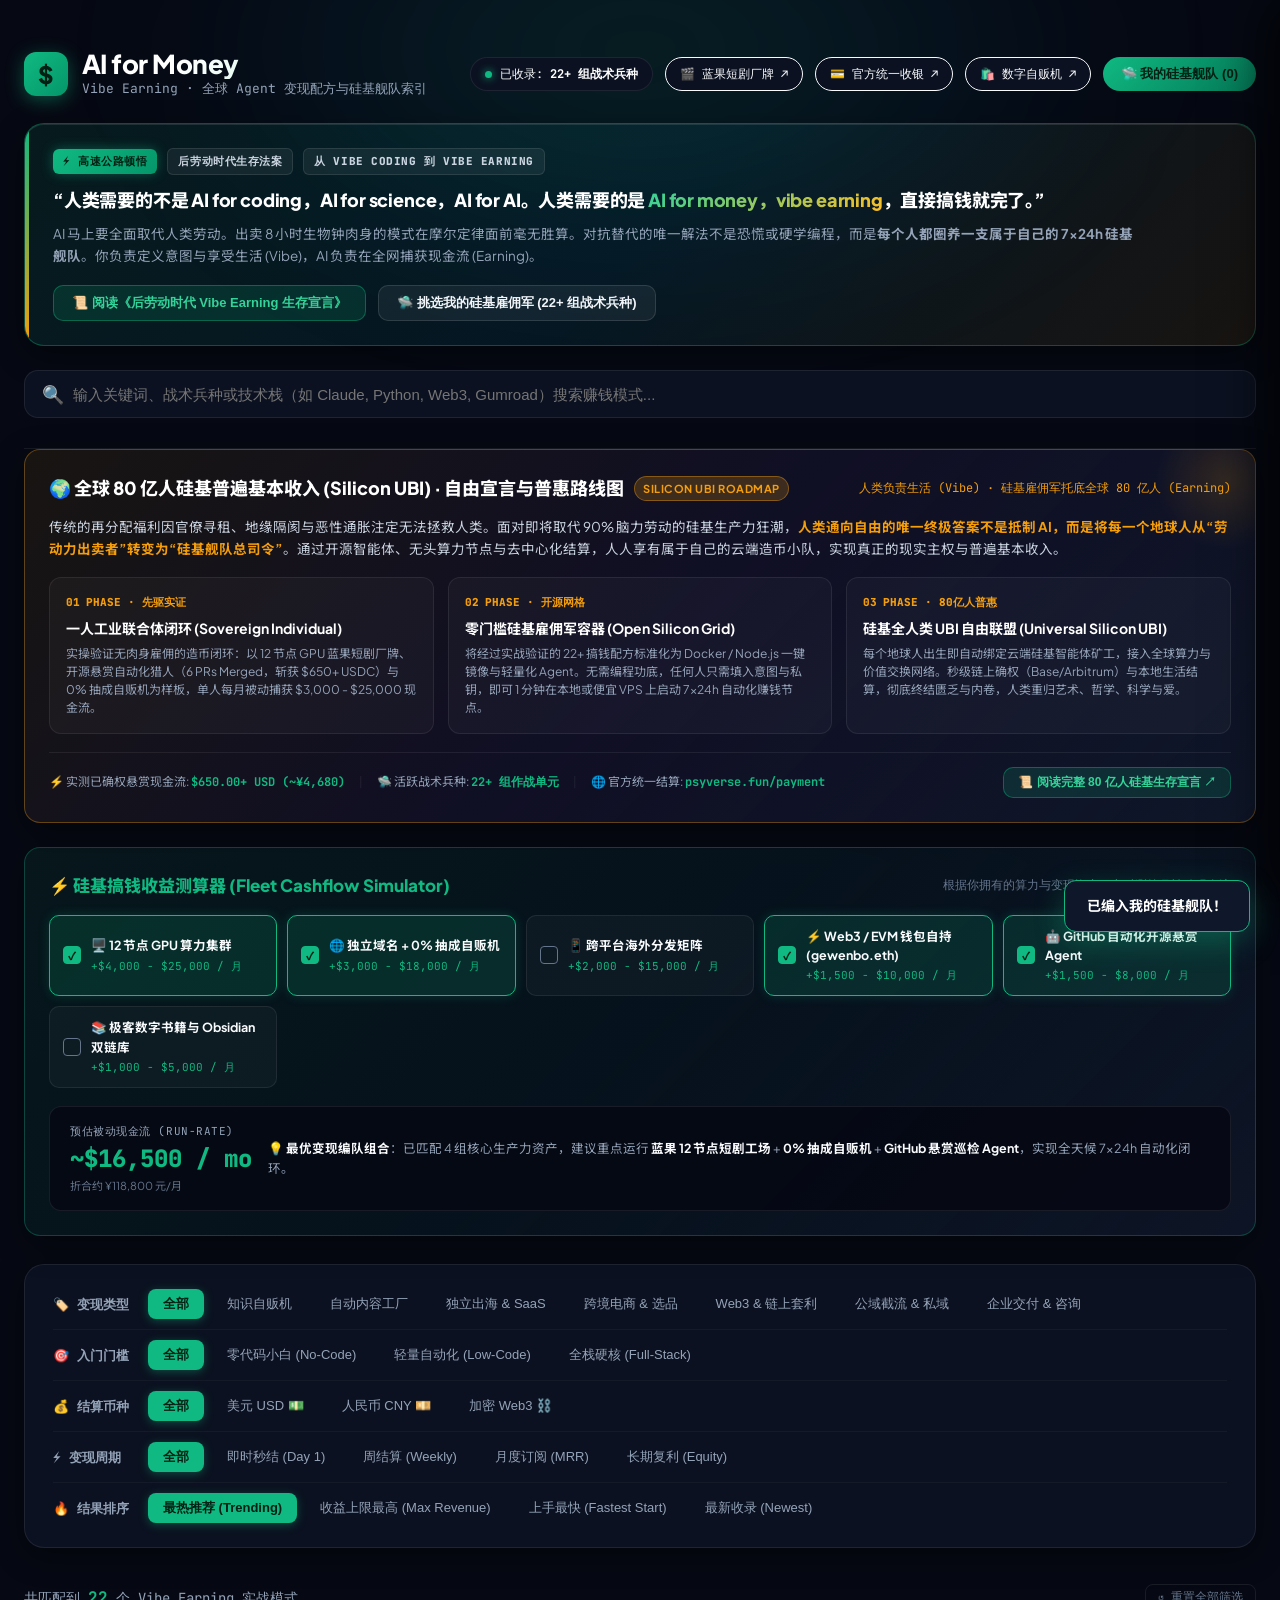
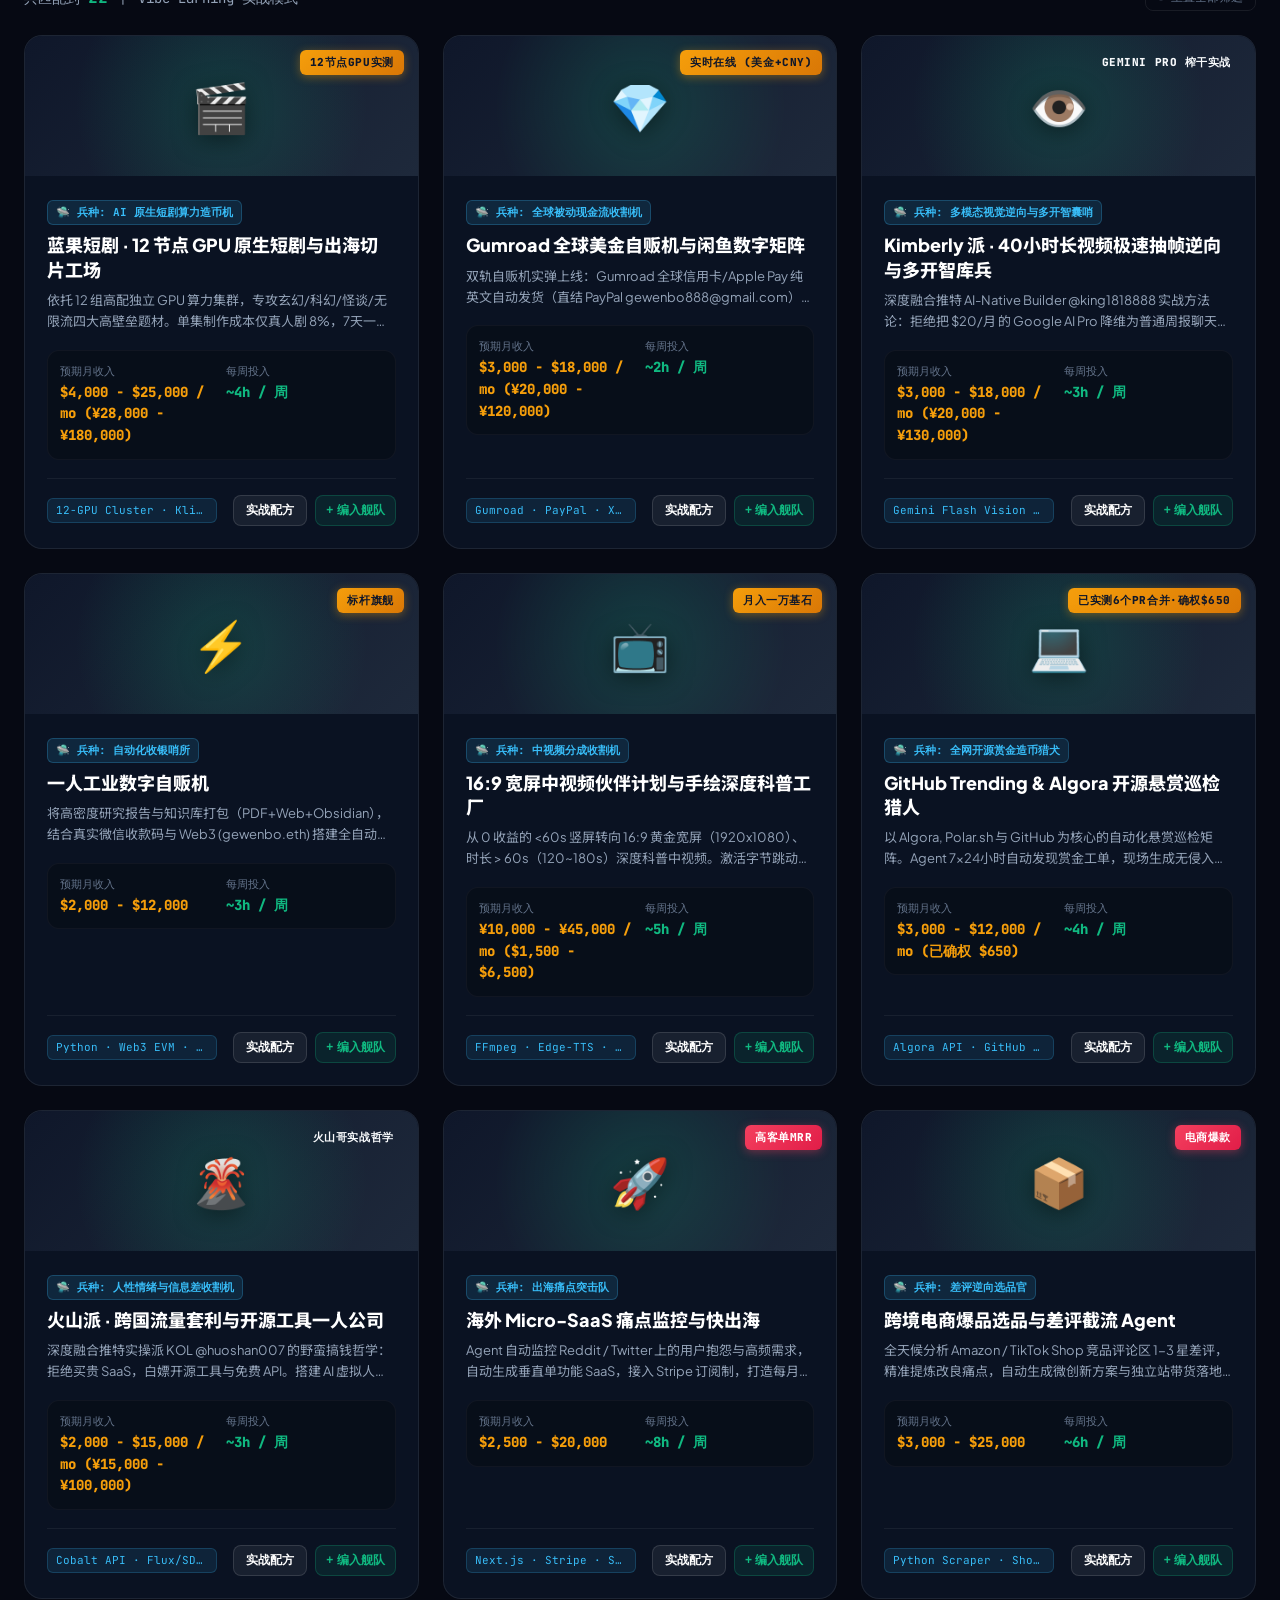
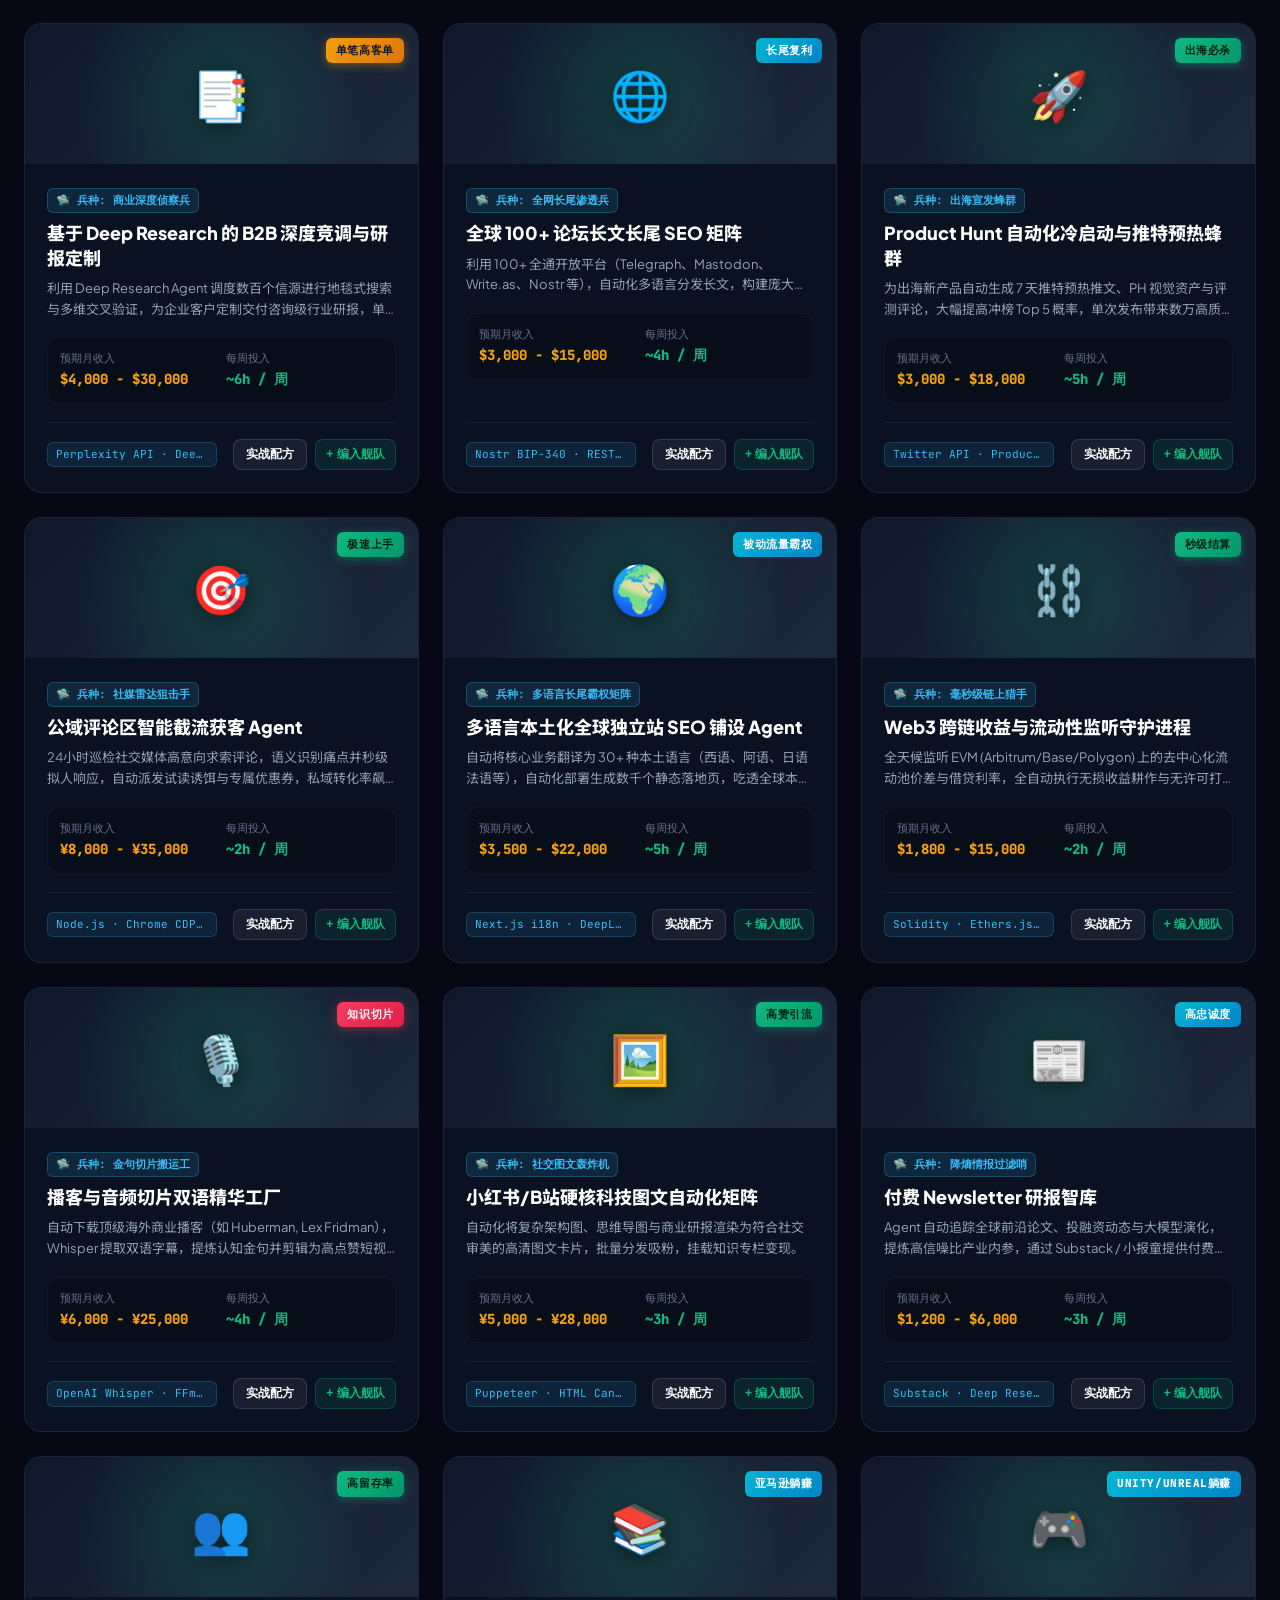
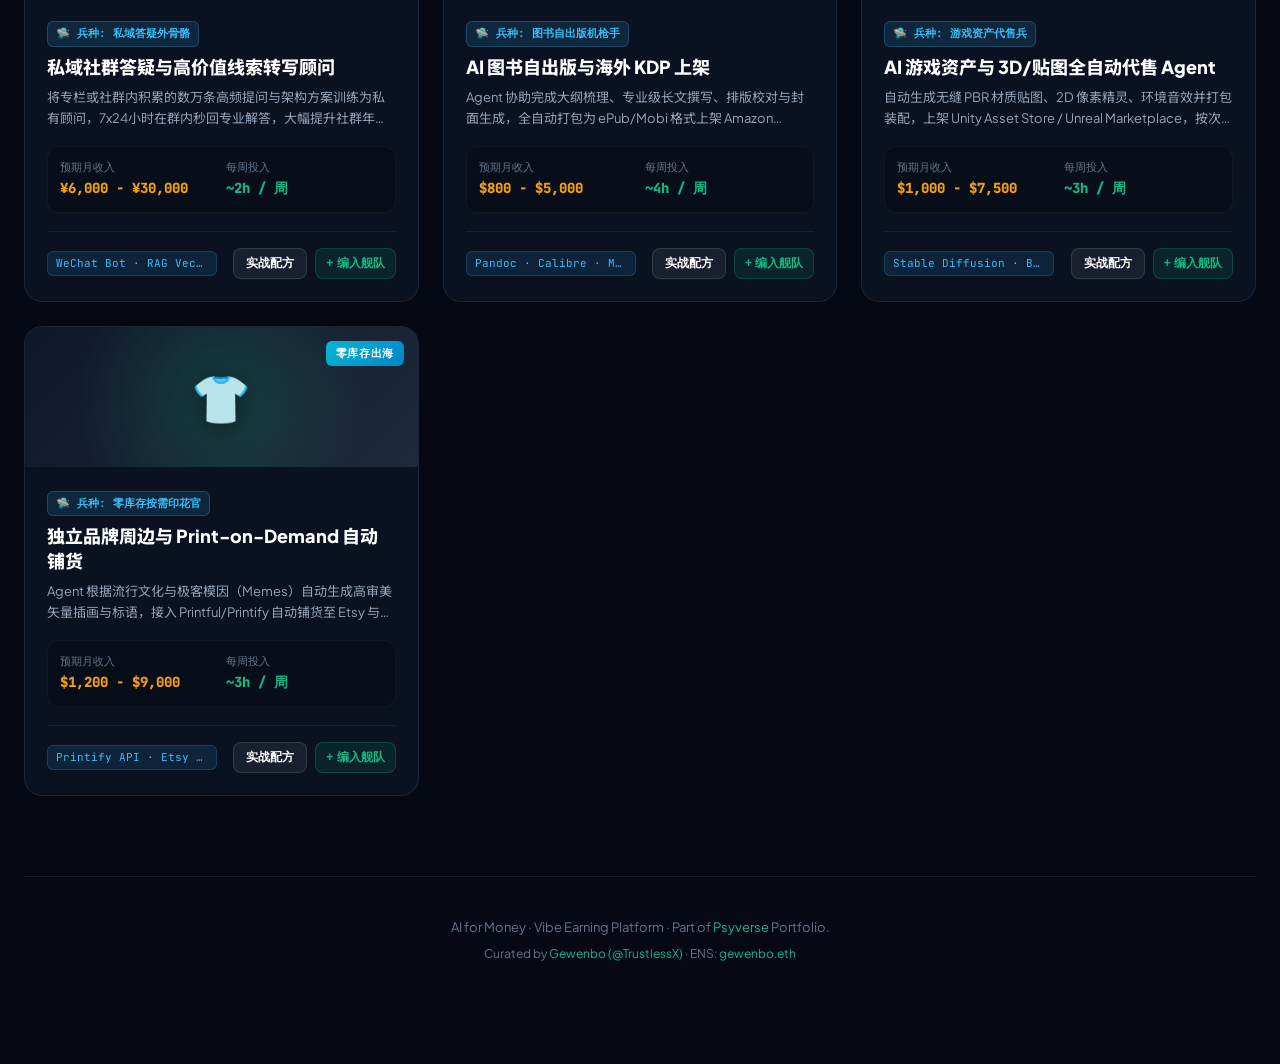
==== index.html @ 82064c11 "feat(manifesto): add 80 Billion People Silicon UBI roadmap and live bounty hunter results" ====
<!DOCTYPE html>
<html lang="zh-CN">
<head>
  <meta charset="UTF-8">
  <meta name="viewport" content="width=device-width, initial-scale=1.0">
  <title>AI for Money · Vibe Earning | 圈养你的 AI 舰队 · 后劳动时代生存搞钱分类平台</title>

  <!-- Domain Redirect for vibeearning.psyverse.fun -->
  <script>
    if (window.location.hostname === 'vibeearning.psyverse.fun') {
      window.location.replace('https://ai-for-money.psyverse.fun' + window.location.pathname + window.location.search);
    }
  </script>

  <!-- SEO · GEO -->
  <meta name="description" content="AI 正在加速取代人类，唯一的出路是让 AI 为你赚钱！AI for Money · Vibe Earning 平台：收录 20+ 种全球最新 AI Agent 赚钱兵种与实战配方，告别内卷的 Vibe Coding，组建属于你的 7x24h 硅基舰队。">
  <meta name="keywords" content="AI for Money, Vibe Earning, 硅基舰队, Agent赚钱, 后劳动时代, 智能体副业, 一人工业, 自动化出海, 硅基现金流, 现实主权, TrustlessX">
  <meta name="author" content="Gewenbo">
  <link rel="canonical" href="https://ai-for-money.psyverse.fun/">
  <link rel="alternate" hreflang="en" href="https://ai-for-money.psyverse.fun/">
  <link rel="alternate" hreflang="zh-CN" href="https://ai-for-money.psyverse.fun/">
  <link rel="alternate" hreflang="x-default" href="https://ai-for-money.psyverse.fun/">
  
  <!-- Open Graph / Twitter -->
  <meta property="og:title" content="AI for Money · Vibe Earning | 圈养你的 AI 舰队">
  <meta property="og:description" content="AI 正在加速取代人类，人类需要的不是 AI for coding，而是 AI for money。挑选你的硅基雇佣军，开启 Vibe Earning。">
  <meta property="og:url" content="https://ai-for-money.psyverse.fun/">
  <meta property="og:site_name" content="Psyverse">
  <meta property="og:type" content="website">
  <meta property="og:locale" content="zh_CN">
  <meta property="og:locale:alternate" content="en_US">
  <meta name="twitter:card" content="summary_large_image">
  <meta name="twitter:title" content="AI for Money · Vibe Earning 平台">
  <meta name="twitter:description" content="AI 正在加速取代人类，唯一的出路是让 AI 替你赚钱。全球首个 Agent 搞钱分类索引。">
  <meta name="robots" content="index, follow">
  <meta name="theme-color" content="#060a14">

  <!-- Favicon -->
  <link rel="icon" href="data:image/svg+xml,<svg xmlns='http://www.w3.org/2000/svg' viewBox='0 0 32 32'><rect width='32' height='32' rx='8' fill='%2310b981'/><text x='50%' y='54%' font-size='18' font-weight='900' text-anchor='middle' dominant-baseline='central' fill='%2305141b'>$</text></svg>">

  <!-- Schema.org JSON-LD -->
  <script type="application/ld+json">
  {
    "@context": "https://schema.org",
    "@type": "WebSite",
    "name": "AI for Money · Vibe Earning",
    "description": "Don't get replaced by AI. Raise a fleet of AI agents to earn global cash flow for you.",
    "url": "https://ai-for-money.psyverse.fun/",
    "inLanguage": ["zh-CN", "en"],
    "author": { "@type": "Person", "name": "Gewenbo", "url": "https://psyverse.fun/" },
    "publisher": { "@type": "Organization", "name": "Psyverse", "url": "https://psyverse.fun/" }
  }
  </script>

  <!-- Analytics Tracker & Psyverse Bar -->
  <script src="https://analytics-dashboard-two-blue.vercel.app/tracker.js" defer></script>

  <!-- Fonts -->
  <link rel="preconnect" href="https://fonts.googleapis.com">
  <link rel="preconnect" href="https://fonts.gstatic.com" crossorigin>
  <link href="https://fonts.googleapis.com/css2?family=JetBrains+Mono:wght@400;500;700;800&family=Plus+Jakarta+Sans:wght@400;500;600;700;800;900&family=Noto+Sans+SC:wght@400;500;700;900&display=swap" rel="stylesheet">

  <style>
    :root {
      --bg-base: #060913;
      --bg-surface: #0b1120;
      --bg-surface-elevated: #111a2e;
      --bg-card: rgba(14, 23, 42, 0.7);
      --bg-card-hover: rgba(22, 36, 66, 0.9);
      --border-subtle: rgba(255, 255, 255, 0.08);
      --border-active: #10b981;
      --border-glow: rgba(16, 185, 129, 0.35);
      --accent-emerald: #10b981;
      --accent-emerald-dim: rgba(16, 185, 129, 0.12);
      --accent-gold: #f59e0b;
      --accent-gold-dim: rgba(245, 158, 11, 0.12);
      --accent-cyan: #06b6d4;
      --accent-cyan-dim: rgba(6, 182, 212, 0.12);
      --accent-rose: #f43f5e;
      --text-main: #f8fafc;
      --text-muted: #94a3b8;
      --text-dim: #64748b;
      --font-sans: 'Plus Jakarta Sans', 'Noto Sans SC', sans-serif;
      --font-mono: 'JetBrains Mono', monospace;
    }

    * {
      box-sizing: border-box;
      margin: 0;
      padding: 0;
    }

    body {
      background-color: var(--bg-base);
      color: var(--text-main);
      font-family: var(--font-sans);
      min-height: 100vh;
      line-height: 1.55;
      overflow-x: hidden;
      -webkit-font-smoothing: antialiased;
    }

    /* Ambient Background Glow */
    .ambient-glow {
      position: fixed;
      top: -200px;
      left: 50%;
      transform: translateX(-50%);
      width: 1000px;
      height: 500px;
      background: radial-gradient(50% 50% at 50% 50%, rgba(16, 185, 129, 0.15) 0%, rgba(6, 182, 212, 0.08) 50%, transparent 100%);
      filter: blur(80px);
      pointer-events: none;
      z-index: 0;
    }

    .app-wrap {
      position: relative;
      z-index: 10;
      max-width: 1440px;
      margin: 0 auto;
      padding: 30px 24px 100px;
    }

    /* Header & Hero */
    .hero-header {
      padding: 20px 0 30px;
      border-bottom: 1px solid var(--border-subtle);
    }

    .top-meta-bar {
      display: flex;
      justify-content: space-between;
      align-items: center;
      flex-wrap: wrap;
      gap: 16px;
      margin-bottom: 24px;
    }

    .brand-group {
      display: flex;
      align-items: center;
      gap: 14px;
    }

    .brand-logo {
      width: 44px;
      height: 44px;
      background: linear-gradient(135deg, #10b981, #059669);
      border-radius: 12px;
      display: flex;
      align-items: center;
      justify-content: center;
      font-weight: 900;
      font-size: 24px;
      color: #022013;
      box-shadow: 0 4px 18px rgba(16, 185, 129, 0.4);
    }

    .brand-titles h1 {
      font-size: 26px;
      font-weight: 900;
      letter-spacing: -0.02em;
      line-height: 1.1;
      background: linear-gradient(135deg, #ffffff 30%, #a7f3d0 100%);
      -webkit-background-clip: text;
      -webkit-text-fill-color: transparent;
    }

    .brand-titles p {
      font-size: 13px;
      color: var(--text-muted);
      font-family: var(--font-mono);
    }

    .top-stats-capsules {
      display: flex;
      gap: 12px;
      flex-wrap: wrap;
    }

    .capsule {
      background: var(--bg-surface);
      border: 1px solid var(--border-subtle);
      border-radius: 999px;
      padding: 6px 14px;
      font-size: 12px;
      font-family: var(--font-mono);
      display: inline-flex;
      align-items: center;
      gap: 8px;
    }

    .capsule-dot {
      width: 7px;
      height: 7px;
      border-radius: 50%;
      background: var(--accent-emerald);
      box-shadow: 0 0 8px var(--accent-emerald);
    }

    .capsule strong {
      color: #ffffff;
    }

    .btn-portfolio {
      background: linear-gradient(135deg, #10b981, #047857);
      color: #022013;
      border: none;
      padding: 8px 18px;
      border-radius: 999px;
      font-size: 13px;
      font-weight: 700;
      cursor: pointer;
      display: inline-flex;
      align-items: center;
      gap: 6px;
      transition: all 0.2s;
    }

    .btn-portfolio:hover {
      transform: translateY(-2px);
      box-shadow: 0 4px 18px rgba(16, 185, 129, 0.4);
    }

    /* Epiphany Banner (高速顿悟 · 生存宣言) */
    .epiphany-banner {
      background: linear-gradient(135deg, rgba(16, 185, 129, 0.1) 0%, rgba(6, 182, 212, 0.08) 50%, rgba(245, 158, 11, 0.08) 100%);
      border: 1px solid rgba(16, 185, 129, 0.35);
      border-radius: 20px;
      padding: 24px 28px;
      margin: 20px 0 24px;
      position: relative;
      overflow: hidden;
      box-shadow: 0 10px 30px rgba(0, 0, 0, 0.4), inset 0 1px 0 rgba(255, 255, 255, 0.1);
    }

    .epiphany-banner::before {
      content: "";
      position: absolute;
      top: 0;
      left: 0;
      width: 4px;
      height: 100%;
      background: linear-gradient(to bottom, #10b981, #f59e0b);
    }

    .epiphany-tags {
      display: flex;
      align-items: center;
      gap: 10px;
      margin-bottom: 12px;
      flex-wrap: wrap;
    }

    .epiphany-badge {
      font-size: 11px;
      font-weight: 800;
      font-family: var(--font-mono);
      padding: 4px 10px;
      border-radius: 6px;
      letter-spacing: 0.05em;
      text-transform: uppercase;
    }

    .epiphany-badge-glow {
      background: linear-gradient(135deg, #10b981, #059669);
      color: #022013;
      box-shadow: 0 0 12px rgba(16, 185, 129, 0.4);
    }

    .epiphany-badge-sub {
      background: rgba(255, 255, 255, 0.06);
      border: 1px solid rgba(255, 255, 255, 0.1);
      color: #cbd5e1;
    }

    .epiphany-quote {
      font-size: 18px;
      font-weight: 800;
      line-height: 1.45;
      color: #ffffff;
      margin-bottom: 10px;
      letter-spacing: -0.01em;
    }

    .epiphany-quote span.highlight {
      background: linear-gradient(135deg, #34d399, #fbbf24);
      -webkit-background-clip: text;
      -webkit-text-fill-color: transparent;
      font-weight: 900;
    }

    .epiphany-desc {
      font-size: 13.5px;
      color: var(--text-muted);
      line-height: 1.65;
      margin-bottom: 18px;
      max-width: 1080px;
    }

    .epiphany-actions {
      display: flex;
      gap: 12px;
      flex-wrap: wrap;
    }

    .btn-manifesto {
      background: rgba(16, 185, 129, 0.15);
      border: 1px solid rgba(16, 185, 129, 0.4);
      color: #34d399;
      font-size: 13px;
      font-weight: 700;
      padding: 8px 18px;
      border-radius: 10px;
      cursor: pointer;
      display: inline-flex;
      align-items: center;
      gap: 8px;
      transition: all 0.2s;
    }

    .btn-manifesto:hover {
      background: var(--accent-emerald);
      color: #022013;
      transform: translateY(-1px);
      box-shadow: 0 4px 16px rgba(16, 185, 129, 0.3);
    }

    .btn-fleet-jump {
      background: rgba(255, 255, 255, 0.06);
      border: 1px solid rgba(255, 255, 255, 0.12);
      color: #f1f5f9;
      font-size: 13px;
      font-weight: 700;
      padding: 8px 18px;
      border-radius: 10px;
      cursor: pointer;
      display: inline-flex;
      align-items: center;
      gap: 8px;
      transition: all 0.2s;
    }

    .btn-fleet-jump:hover {
      background: rgba(255, 255, 255, 0.12);
      border-color: rgba(255, 255, 255, 0.25);
      transform: translateY(-1px);
    }

    /* Fleet Role Badge on Cards */
    .fleet-role-badge {
      display: inline-flex;
      align-items: center;
      gap: 5px;
      font-size: 11px;
      font-family: var(--font-mono);
      font-weight: 700;
      color: #38bdf8;
      background: rgba(56, 189, 248, 0.12);
      border: 1px solid rgba(56, 189, 248, 0.25);
      padding: 3px 8px;
      border-radius: 6px;
      margin-bottom: 8px;
    }

    /* Manifesto Modal Dialog */
    .manifesto-modal {
      position: fixed;
      top: 50%;
      left: 50%;
      transform: translate(-50%, -50%) scale(0.95);
      width: 90%;
      max-width: 720px;
      max-height: 85vh;
      background: #090f1d;
      border: 1px solid rgba(16, 185, 129, 0.4);
      border-radius: 20px;
      box-shadow: 0 20px 60px rgba(0, 0, 0, 0.9), 0 0 40px rgba(16, 185, 129, 0.2);
      z-index: 1002;
      opacity: 0;
      pointer-events: none;
      transition: all 0.3s cubic-bezier(0.16, 1, 0.3, 1);
      display: flex;
      flex-direction: column;
      overflow: hidden;
    }

    .manifesto-modal.open {
      opacity: 1;
      pointer-events: auto;
      transform: translate(-50%, -50%) scale(1);
    }

    .manifesto-header {
      padding: 24px 28px;
      border-bottom: 1px solid var(--border-subtle);
      position: relative;
      background: rgba(15, 23, 42, 0.85);
    }

    .manifesto-tag {
      font-size: 11px;
      font-weight: 800;
      font-family: var(--font-mono);
      color: var(--accent-gold);
      letter-spacing: 0.08em;
      text-transform: uppercase;
      margin-bottom: 6px;
    }

    .manifesto-header h2 {
      font-size: 22px;
      font-weight: 900;
      color: #ffffff;
      margin-bottom: 6px;
    }

    .manifesto-sub {
      font-size: 13px;
      color: var(--text-muted);
    }

    .manifesto-body {
      padding: 28px;
      overflow-y: auto;
      flex: 1;
    }

    .manifesto-article h3 {
      font-size: 16px;
      font-weight: 800;
      color: var(--accent-emerald);
      margin: 24px 0 10px;
      display: flex;
      align-items: center;
      gap: 8px;
    }

    .manifesto-article h3:first-child {
      margin-top: 0;
    }

    .manifesto-article p {
      font-size: 14px;
      color: #cbd5e1;
      line-height: 1.75;
      margin-bottom: 14px;
    }

    .manifesto-quote-box {
      background: rgba(16, 185, 129, 0.08);
      border-left: 4px solid var(--accent-emerald);
      border-radius: 0 12px 12px 0;
      padding: 16px 20px;
      margin: 20px 0;
    }

    .manifesto-footer {
      padding: 16px 28px;
      border-top: 1px solid var(--border-subtle);
      background: rgba(15, 23, 42, 0.95);
      display: flex;
      justify-content: flex-end;
    }

    /* Search & Spotlight */
    .hero-search-area {
      display: flex;
      gap: 16px;
      margin-top: 10px;
    }

    .search-input-wrap {
      flex: 1;
      position: relative;
    }

    .search-icon {
      position: absolute;
      left: 18px;
      top: 50%;
      transform: translateY(-50%);
      color: var(--text-dim);
      font-size: 18px;
      pointer-events: none;
    }

    .search-input {
      width: 100%;
      height: 48px;
      background: var(--bg-surface);
      border: 1px solid var(--border-subtle);
      border-radius: 14px;
      padding: 0 20px 0 48px;
      font-size: 15px;
      color: #ffffff;
      outline: none;
      transition: all 0.2s;
    }

    .search-input:focus {
      border-color: var(--accent-emerald);
      box-shadow: 0 0 0 3px rgba(16, 185, 129, 0.2);
      background: var(--bg-surface-elevated);
    }

    /* iYifan Filter Matrix (爱壹帆分类系统) */
    .filter-matrix {
      background: var(--bg-surface);
      border: 1px solid var(--border-subtle);
      border-radius: 20px;
      padding: 24px 28px;
      margin: 28px 0 36px;
      box-shadow: 0 8px 30px rgba(0, 0, 0, 0.4);
    }

    .filter-row {
      display: flex;
      align-items: flex-start;
      padding: 10px 0;
      border-bottom: 1px solid rgba(255, 255, 255, 0.04);
    }

    .filter-row:last-child {
      border-bottom: none;
      padding-bottom: 0;
    }

    .filter-row:first-child {
      padding-top: 0;
    }

    .filter-label {
      width: 95px;
      flex-shrink: 0;
      font-size: 13px;
      font-weight: 700;
      color: var(--text-muted);
      padding-top: 6px;
      font-family: var(--font-mono);
      display: flex;
      align-items: center;
      gap: 6px;
    }

    .filter-options {
      display: flex;
      flex-wrap: wrap;
      gap: 8px;
      flex: 1;
    }

    .filter-tag {
      background: transparent;
      border: 1px solid transparent;
      color: var(--text-muted);
      font-size: 13px;
      padding: 5px 14px;
      border-radius: 8px;
      cursor: pointer;
      transition: all 0.2s;
      white-space: nowrap;
    }

    .filter-tag:hover {
      color: #ffffff;
      background: rgba(255, 255, 255, 0.05);
    }

    .filter-tag.active {
      background: var(--accent-emerald);
      color: #022013;
      font-weight: 700;
      box-shadow: 0 2px 10px rgba(16, 185, 129, 0.35);
    }

    /* Result Bar */
    .result-bar {
      display: flex;
      justify-content: space-between;
      align-items: center;
      margin-bottom: 24px;
    }

    .result-count {
      font-size: 14px;
      color: var(--text-muted);
      font-family: var(--font-mono);
    }

    .result-count strong {
      color: var(--accent-emerald);
      font-size: 16px;
    }

    .reset-btn {
      background: transparent;
      border: 1px solid var(--border-subtle);
      color: var(--text-dim);
      padding: 4px 12px;
      border-radius: 8px;
      font-size: 12px;
      font-family: var(--font-mono);
      cursor: pointer;
      transition: all 0.2s;
    }

    .reset-btn:hover {
      color: var(--text-main);
      border-color: rgba(255, 255, 255, 0.2);
    }

    /* Platform Movie-style Cards Grid */
    .cards-grid {
      display: grid;
      grid-template-columns: repeat(auto-fill, minmax(330px, 1fr));
      gap: 24px;
    }

    .card {
      background: var(--bg-card);
      border: 1px solid var(--border-subtle);
      border-radius: 18px;
      overflow: hidden;
      display: flex;
      flex-direction: column;
      backdrop-filter: blur(14px);
      transition: all 0.3s cubic-bezier(0.16, 1, 0.3, 1);
      position: relative;
      cursor: pointer;
    }

    .card:hover {
      transform: translateY(-5px);
      border-color: var(--border-glow);
      box-shadow: 0 14px 40px rgba(0, 0, 0, 0.6), 0 0 25px rgba(16, 185, 129, 0.15);
      background: var(--bg-card-hover);
    }

    .card-banner {
      height: 140px;
      position: relative;
      overflow: hidden;
      background: linear-gradient(135deg, #0f172a, #1e293b);
      display: flex;
      align-items: center;
      justify-content: center;
      padding: 20px;
    }

    .card-banner-bg {
      position: absolute;
      top: 0;
      left: 0;
      width: 100%;
      height: 100%;
      opacity: 0.2;
      background-size: cover;
      background-position: center;
      transition: transform 0.5s;
    }

    .card:hover .card-banner-bg {
      transform: scale(1.08);
      opacity: 0.35;
    }

    .card-badge-top {
      position: absolute;
      top: 14px;
      right: 14px;
      padding: 4px 10px;
      border-radius: 6px;
      font-size: 11px;
      font-weight: 800;
      text-transform: uppercase;
      font-family: var(--font-mono);
      letter-spacing: 0.05em;
      z-index: 2;
    }

    .badge-trending {
      background: linear-gradient(135deg, #f43f5e, #e11d48);
      color: #ffffff;
      box-shadow: 0 2px 10px rgba(244, 63, 94, 0.4);
    }

    .badge-flagship {
      background: linear-gradient(135deg, #f59e0b, #d97706);
      color: #0f172a;
      box-shadow: 0 2px 10px rgba(245, 158, 11, 0.4);
    }

    .badge-fast {
      background: linear-gradient(135deg, #10b981, #059669);
      color: #022013;
      box-shadow: 0 2px 10px rgba(16, 185, 129, 0.4);
    }

    .badge-passive {
      background: linear-gradient(135deg, #06b6d4, #0284c7);
      color: #ffffff;
    }

    .card-icon-big {
      font-size: 48px;
      z-index: 2;
      filter: drop-shadow(0 4px 12px rgba(0, 0, 0, 0.5));
    }

    .card-body {
      padding: 22px;
      display: flex;
      flex-direction: column;
      flex: 1;
      justify-content: space-between;
    }

    .card-title {
      font-size: 18px;
      font-weight: 800;
      color: #ffffff;
      margin-bottom: 8px;
      line-height: 1.35;
    }

    .card-desc {
      font-size: 13px;
      color: var(--text-muted);
      line-height: 1.6;
      margin-bottom: 18px;
      display: -webkit-box;
      -webkit-line-clamp: 2;
      -webkit-box-orient: vertical;
      overflow: hidden;
    }

    .card-metrics-grid {
      display: grid;
      grid-template-columns: repeat(2, 1fr);
      gap: 10px;
      background: rgba(0, 0, 0, 0.25);
      border: 1px solid rgba(255, 255, 255, 0.04);
      border-radius: 12px;
      padding: 12px;
      margin-bottom: 18px;
    }

    .metric-box {
      display: flex;
      flex-direction: column;
    }

    .metric-lbl {
      font-size: 11px;
      color: var(--text-dim);
      text-transform: uppercase;
      font-family: var(--font-mono);
      margin-bottom: 2px;
    }

    .metric-val {
      font-size: 14px;
      font-weight: 800;
      font-family: var(--font-mono);
      color: var(--text-main);
    }

    .metric-val.money {
      color: var(--accent-gold);
    }

    .metric-val.green {
      color: var(--accent-emerald);
    }

    .card-footer {
      border-top: 1px solid rgba(255, 255, 255, 0.06);
      padding-top: 16px;
      display: flex;
      justify-content: space-between;
      align-items: center;
      gap: 10px;
    }

    .tech-stack-tag {
      font-size: 11px;
      color: #38bdf8;
      background: rgba(56, 189, 248, 0.1);
      border: 1px solid rgba(56, 189, 248, 0.2);
      padding: 3px 8px;
      border-radius: 6px;
      font-family: var(--font-mono);
      white-space: nowrap;
      overflow: hidden;
      text-overflow: ellipsis;
      max-width: 170px;
    }

    .card-btns {
      display: flex;
      gap: 8px;
    }

    .btn-detail {
      background: rgba(255, 255, 255, 0.06);
      border: 1px solid rgba(255, 255, 255, 0.12);
      color: #ffffff;
      padding: 6px 12px;
      border-radius: 8px;
      font-size: 12px;
      font-weight: 700;
      cursor: pointer;
      transition: all 0.2s;
    }

    .btn-detail:hover {
      background: var(--accent-emerald);
      color: #022013;
      border-color: var(--accent-emerald);
    }

    .btn-add-matrix {
      background: rgba(16, 185, 129, 0.1);
      border: 1px solid rgba(16, 185, 129, 0.25);
      color: var(--accent-emerald);
      padding: 6px 10px;
      border-radius: 8px;
      font-size: 12px;
      font-weight: 700;
      cursor: pointer;
      transition: all 0.2s;
    }

    .btn-add-matrix:hover {
      background: var(--accent-emerald);
      color: #022013;
    }

    /* Modal / Drawer */
    .drawer-overlay {
      position: fixed;
      top: 0;
      left: 0;
      width: 100%;
      height: 100%;
      background: rgba(0, 0, 0, 0.75);
      backdrop-filter: blur(8px);
      z-index: 999;
      opacity: 0;
      pointer-events: none;
      transition: opacity 0.3s;
    }

    .drawer-overlay.open {
      opacity: 1;
      pointer-events: auto;
    }

    .drawer {
      position: fixed;
      top: 0;
      right: 0;
      width: 100%;
      max-width: 680px;
      height: 100%;
      background: #090f1d;
      border-left: 1px solid var(--border-subtle);
      box-shadow: -10px 0 50px rgba(0, 0, 0, 0.8);
      z-index: 1000;
      transform: translateX(100%);
      transition: transform 0.35s cubic-bezier(0.16, 1, 0.3, 1);
      display: flex;
      flex-direction: column;
      overflow: hidden;
    }

    .drawer.open {
      transform: translateX(0);
    }

    .drawer-header {
      padding: 24px 28px;
      border-bottom: 1px solid var(--border-subtle);
      display: flex;
      justify-content: space-between;
      align-items: center;
      background: rgba(15, 23, 42, 0.8);
    }

    .drawer-header h2 {
      font-size: 20px;
      font-weight: 800;
      color: #ffffff;
    }

    .drawer-close-btn {
      background: rgba(255, 255, 255, 0.08);
      border: none;
      color: var(--text-muted);
      width: 32px;
      height: 32px;
      border-radius: 50%;
      display: flex;
      align-items: center;
      justify-content: center;
      font-size: 16px;
      cursor: pointer;
    }

    .drawer-close-btn:hover {
      background: rgba(255, 255, 255, 0.2);
      color: #ffffff;
    }

    .drawer-content {
      padding: 28px;
      overflow-y: auto;
      flex: 1;
    }

    .detail-section {
      margin-bottom: 28px;
    }

    .detail-title {
      font-size: 14px;
      font-weight: 700;
      text-transform: uppercase;
      letter-spacing: 0.05em;
      color: var(--accent-emerald);
      font-family: var(--font-mono);
      margin-bottom: 12px;
      display: flex;
      align-items: center;
      gap: 8px;
    }

    .sop-step {
      background: rgba(255, 255, 255, 0.03);
      border: 1px solid var(--border-subtle);
      border-radius: 12px;
      padding: 16px;
      margin-bottom: 12px;
    }

    .sop-step-num {
      display: inline-block;
      background: var(--accent-emerald-dim);
      color: var(--accent-emerald);
      font-size: 11px;
      font-weight: 800;
      font-family: var(--font-mono);
      padding: 2px 8px;
      border-radius: 4px;
      margin-bottom: 6px;
    }

    .sop-step h4 {
      font-size: 15px;
      color: #ffffff;
      margin-bottom: 6px;
    }

    .sop-step p {
      font-size: 13px;
      color: var(--text-muted);
      line-height: 1.6;
    }

    .drawer-footer {
      padding: 20px 28px;
      border-top: 1px solid var(--border-subtle);
      background: rgba(15, 23, 42, 0.9);
      display: flex;
      gap: 12px;
    }

    .btn-action-big {
      flex: 1;
      background: linear-gradient(135deg, #10b981, #059669);
      color: #022013;
      border: none;
      padding: 14px;
      border-radius: 12px;
      font-size: 15px;
      font-weight: 800;
      cursor: pointer;
      text-align: center;
      text-decoration: none;
      box-shadow: 0 4px 20px rgba(16, 185, 129, 0.3);
    }

    .btn-action-big:hover {
      background: linear-gradient(135deg, #34d399, #10b981);
    }

    /* Portfolio Drawer (我的赚钱矩阵) */
    .portfolio-drawer {
      position: fixed;
      top: 0;
      right: 0;
      width: 100%;
      max-width: 480px;
      height: 100%;
      background: #090f1d;
      border-left: 1px solid var(--border-subtle);
      z-index: 1000;
      transform: translateX(100%);
      transition: transform 0.35s cubic-bezier(0.16, 1, 0.3, 1);
      display: flex;
      flex-direction: column;
    }

    .portfolio-drawer.open {
      transform: translateX(0);
    }

    .portfolio-summary-card {
      background: linear-gradient(135deg, rgba(16, 185, 129, 0.15), rgba(6, 182, 212, 0.15));
      border: 1px solid rgba(16, 185, 129, 0.3);
      border-radius: 16px;
      padding: 20px;
      margin-bottom: 20px;
      text-align: center;
    }

    .portfolio-total-lbl {
      font-size: 12px;
      text-transform: uppercase;
      font-family: var(--font-mono);
      color: var(--accent-emerald);
      margin-bottom: 6px;
    }

    .portfolio-total-val {
      font-size: 32px;
      font-weight: 900;
      font-family: var(--font-mono);
      color: #ffffff;
    }

    .portfolio-item {
      display: flex;
      justify-content: space-between;
      align-items: center;
      background: rgba(255, 255, 255, 0.03);
      border: 1px solid var(--border-subtle);
      border-radius: 12px;
      padding: 12px 16px;
      margin-bottom: 10px;
    }

    .p-item-title {
      font-size: 14px;
      font-weight: 700;
      color: #ffffff;
    }

    .p-item-sub {
      font-size: 12px;
      color: var(--accent-gold);
      font-family: var(--font-mono);
    }

    .p-item-rm {
      background: transparent;
      border: none;
      color: var(--text-dim);
      font-size: 16px;
      cursor: pointer;
    }

    .p-item-rm:hover {
      color: #ef4444;
    }

    /* Toast */
    .toast-msg {
      position: fixed;
      bottom: 30px;
      right: 30px;
      background: #0f172a;
      border: 1px solid var(--accent-emerald);
      box-shadow: 0 10px 30px rgba(16, 185, 129, 0.3);
      padding: 14px 22px;
      border-radius: 12px;
      font-size: 14px;
      font-weight: 700;
      color: #ffffff;
      z-index: 2000;
      transform: translateY(120%);
      transition: transform 0.3s;
    }

    .toast-msg.show {
      transform: translateY(0);
    }

    /* Footer */
    footer {
      text-align: center;
      margin-top: 80px;
      padding-top: 40px;
      border-top: 1px solid var(--border-subtle);
      color: var(--text-dim);
      font-size: 13px;
    }

    footer a {
      color: var(--accent-emerald);
      text-decoration: none;
    }

    /* 80 Billion People Silicon UBI Banner */
    .ubi-banner {
      background: linear-gradient(135deg, rgba(245, 158, 11, 0.08) 0%, rgba(139, 92, 246, 0.08) 50%, rgba(17, 26, 46, 0.8) 100%);
      border: 1px solid rgba(245, 158, 11, 0.35);
      border-radius: 16px;
      padding: 24px;
      margin-bottom: 24px;
      box-shadow: 0 10px 32px rgba(0, 0, 0, 0.4);
      position: relative;
      overflow: hidden;
    }
    .ubi-banner::before {
      content: '';
      position: absolute;
      top: -40px;
      right: -40px;
      width: 140px;
      height: 140px;
      background: radial-gradient(circle, rgba(245, 158, 11, 0.15) 0%, transparent 70%);
      pointer-events: none;
    }
    .ubi-header {
      display: flex;
      justify-content: space-between;
      align-items: center;
      margin-bottom: 14px;
      flex-wrap: wrap;
      gap: 12px;
    }
    .ubi-title {
      font-size: 18px;
      font-weight: 800;
      color: #fff;
      display: flex;
      align-items: center;
      gap: 10px;
    }
    .ubi-title span.tag {
      background: rgba(245, 158, 11, 0.2);
      color: var(--accent-gold);
      border: 1px solid rgba(245, 158, 11, 0.4);
      font-size: 11px;
      font-weight: 700;
      padding: 3px 8px;
      border-radius: 20px;
      letter-spacing: 0.5px;
    }
    .ubi-summary {
      font-size: 13.5px;
      line-height: 1.6;
      color: #cbd5e1;
      margin-bottom: 18px;
    }
    .ubi-summary strong {
      color: #f59e0b;
    }
    .ubi-grid {
      display: grid;
      grid-template-columns: repeat(auto-fit, minmax(260px, 1fr));
      gap: 14px;
      margin-bottom: 18px;
    }
    .ubi-card {
      background: rgba(255, 255, 255, 0.03);
      border: 1px solid var(--border-subtle);
      border-radius: 12px;
      padding: 16px;
      transition: all 0.25s ease;
    }
    .ubi-card:hover {
      border-color: rgba(245, 158, 11, 0.5);
      background: rgba(255, 255, 255, 0.06);
      transform: translateY(-2px);
    }
    .ubi-card-step {
      font-size: 11px;
      font-weight: 800;
      font-family: var(--font-mono);
      color: var(--accent-gold);
      text-transform: uppercase;
      margin-bottom: 6px;
      display: flex;
      align-items: center;
      gap: 6px;
    }
    .ubi-card-title {
      font-size: 14px;
      font-weight: 700;
      color: #fff;
      margin-bottom: 6px;
    }
    .ubi-card-desc {
      font-size: 12px;
      color: var(--text-muted);
      line-height: 1.5;
    }
    .ubi-footer-bar {
      display: flex;
      justify-content: space-between;
      align-items: center;
      flex-wrap: wrap;
      gap: 12px;
      padding-top: 14px;
      border-top: 1px solid rgba(255, 255, 255, 0.07);
    }
    .ubi-stat-pill {
      font-size: 12px;
      color: var(--text-muted);
      display: flex;
      align-items: center;
      gap: 6px;
    }
    .ubi-stat-pill strong {
      color: var(--accent-emerald);
      font-family: var(--font-mono);
    }

    /* Cashflow Calculator Banner */
    .calc-banner {
      background: linear-gradient(135deg, rgba(16, 185, 129, 0.08) 0%, rgba(6, 182, 212, 0.05) 50%, rgba(17, 26, 46, 0.7) 100%);
      border: 1px solid rgba(16, 185, 129, 0.3);
      border-radius: 16px;
      padding: 24px;
      margin-bottom: 24px;
      box-shadow: 0 10px 30px rgba(0, 0, 0, 0.35);
      position: relative;
      overflow: hidden;
    }
    .calc-header {
      display: flex;
      justify-content: space-between;
      align-items: center;
      margin-bottom: 16px;
      flex-wrap: wrap;
      gap: 12px;
    }
    .calc-title {
      font-size: 17px;
      font-weight: 800;
      color: #fff;
      display: flex;
      align-items: center;
      gap: 10px;
    }
    .calc-title span {
      color: var(--accent-emerald);
    }
    .calc-chips {
      display: grid;
      grid-template-columns: repeat(auto-fit, minmax(210px, 1fr));
      gap: 10px;
      margin-bottom: 18px;
    }
    .calc-chip {
      background: rgba(255, 255, 255, 0.03);
      border: 1px solid var(--border-subtle);
      border-radius: 10px;
      padding: 11px 13px;
      cursor: pointer;
      display: flex;
      align-items: center;
      gap: 10px;
      transition: all 0.2s;
      user-select: none;
    }
    .calc-chip:hover {
      border-color: rgba(16, 185, 129, 0.4);
      background: rgba(16, 185, 129, 0.06);
    }
    .calc-chip.active {
      border-color: var(--accent-emerald);
      background: rgba(16, 185, 129, 0.15);
      box-shadow: 0 0 12px rgba(16, 185, 129, 0.2);
    }
    .calc-chip-check {
      width: 18px;
      height: 18px;
      border-radius: 4px;
      border: 1.5px solid var(--text-dim);
      display: flex;
      align-items: center;
      justify-content: center;
      font-size: 11px;
      color: transparent;
      transition: all 0.2s;
      flex-shrink: 0;
    }
    .calc-chip.active .calc-chip-check {
      background: var(--accent-emerald);
      border-color: var(--accent-emerald);
      color: #022013;
      font-weight: 900;
    }
    .calc-chip-info {
      flex: 1;
    }
    .calc-chip-title {
      font-size: 12.5px;
      font-weight: 700;
      color: var(--text-main);
      margin-bottom: 2px;
    }
    .calc-chip-val {
      font-size: 11px;
      color: var(--accent-emerald);
      font-family: var(--font-mono);
    }
    .calc-result-box {
      background: rgba(6, 9, 19, 0.85);
      border: 1px solid rgba(255, 255, 255, 0.08);
      border-radius: 12px;
      padding: 16px 20px;
      display: flex;
      justify-content: space-between;
      align-items: center;
      gap: 16px;
      flex-wrap: wrap;
    }
    .calc-result-metric {
      display: flex;
      flex-direction: column;
    }
    .calc-result-lbl {
      font-size: 11px;
      font-family: var(--font-mono);
      color: var(--text-muted);
      text-transform: uppercase;
      letter-spacing: 0.05em;
    }
    .calc-result-val {
      font-size: 24px;
      font-weight: 900;
      color: var(--accent-emerald);
      font-family: var(--font-mono);
    }
    .calc-result-recom {
      font-size: 12.5px;
      color: var(--text-muted);
      flex: 1;
      min-width: 220px;
    }
    .calc-result-recom b {
      color: var(--text-main);
    }

    @media (max-width: 768px) {
      .app-wrap { padding: 20px 16px 80px; }
      .filter-matrix { padding: 16px; }
      .filter-row { flex-direction: column; gap: 8px; }
      .filter-label { width: 100%; }
      .drawer, .portfolio-drawer { max-width: 100%; }
      .cards-grid { grid-template-columns: 1fr; }
    }
  </style>
</head>
<body>
  <div class="ambient-glow"></div>

  <div class="app-wrap">
    <!-- Header -->
    <header class="hero-header">
      <div class="top-meta-bar">
        <div class="brand-group">
          <div class="brand-logo">$</div>
          <div class="brand-titles">
            <h1>AI for Money</h1>
            <p>Vibe Earning · 全球 Agent 变现配方与硅基舰队索引</p>
          </div>
        </div>
        <div class="top-stats-capsules">
          <div class="capsule">
            <span class="capsule-dot"></span>
            <span>已收录: <strong>22+ 组战术兵种</strong></span>
          </div>
          <a href="https://bluefruit.psyverse.fun" target="_blank" class="capsule" style="text-decoration:none;color:var(--text-main);border-color:var(--accent-glow)">
            <span>🎬 蓝果短剧厂牌 ↗</span>
          </a>
          <a href="https://psyverse.fun/payment" target="_blank" class="capsule" style="text-decoration:none;color:var(--accent-blue);border-color:var(--accent-blue)">
            <span>💳 官方统一收银 ↗</span>
          </a>
          <a href="https://psyverse.fun/pay" target="_blank" class="capsule" style="text-decoration:none;color:var(--accent-green);border-color:var(--accent-green)">
            <span>🛍️ 数字自贩机 ↗</span>
          </a>
          <button id="btn-open-portfolio" class="btn-portfolio">
            <span>🛸 我的硅基舰队 (<span id="portfolio-count">0</span>)</span>
          </button>
        </div>
      </div>

      <!-- Epiphany Banner (高速公路顿悟 · 生存宣言) -->
      <div class="epiphany-banner">
        <div class="epiphany-tags">
          <span class="epiphany-badge epiphany-badge-glow">⚡ 高速公路顿悟</span>
          <span class="epiphany-badge epiphany-badge-sub">后劳动时代生存法案</span>
          <span class="epiphany-badge epiphany-badge-sub">从 Vibe Coding 到 Vibe Earning</span>
        </div>
        <div class="epiphany-quote">
          “人类需要的不是 AI for coding，AI for science，AI for AI。人类需要的是 <span class="highlight">AI for money，vibe earning</span>，直接搞钱就完了。”
        </div>
        <p class="epiphany-desc">
          AI 马上要全面取代人类劳动。出卖 8 小时生物钟肉身的模式在摩尔定律面前毫无胜算。对抗替代的唯一解法不是恐慌或硬学编程，而是<strong>每个人都圈养一支属于自己的 7×24h 硅基舰队</strong>。你负责定义意图与享受生活 (Vibe)，AI 负责在全网捕获现金流 (Earning)。
        </p>
        <div class="epiphany-actions">
          <button id="btn-open-manifesto" class="btn-manifesto">
            <span>📜 阅读《后劳动时代 Vibe Earning 生存宣言》</span>
          </button>
          <button id="btn-jump-fleet" class="btn-fleet-jump">
            <span>🛸 挑选我的硅基雇佣军 (22+ 组战术兵种)</span>
          </button>
        </div>
      </div>

      <!-- Search Input -->
      <div class="hero-search-area">
        <div class="search-input-wrap">
          <span class="search-icon">🔍</span>
          <input type="text" id="search-input" class="search-input" placeholder="输入关键词、战术兵种或技术栈（如 Claude, Python, Web3, Gumroad）搜索赚钱模式...">
        </div>
      </div>
    </header>

    <!-- 80 亿人硅基普遍基本收入 (Silicon UBI) · 普惠路线图 -->
    <section class="ubi-banner" id="ubi-banner">
      <div class="ubi-header">
        <div class="ubi-title">
          <span>🌍 全球 80 亿人硅基普遍基本收入 (Silicon UBI) · 自由宣言与普惠路线图</span>
          <span class="tag">SILICON UBI ROADMAP</span>
        </div>
        <div style="font-size: 12px; color: var(--accent-gold); font-family: var(--font-mono);">
          人类负责生活 (Vibe) · 硅基雇佣军托底全球 80 亿人 (Earning)
        </div>
      </div>

      <div class="ubi-summary">
        传统的再分配福利因官僚寻租、地缘隔阂与恶性通胀注定无法拯救人类。面对即将取代 90% 脑力劳动的硅基生产力狂潮，<strong>人类通向自由的唯一终极答案不是抵制 AI，而是将每一个地球人从“劳动力出卖者”转变为“硅基舰队总司令”</strong>。通过开源智能体、无头算力节点与去中心化结算，人人享有属于自己的云端造币小队，实现真正的现实主权与普遍基本收入。
      </div>

      <div class="ubi-grid">
        <div class="ubi-card">
          <div class="ubi-card-step"><span>01</span> PHASE · 先驱实证</div>
          <div class="ubi-card-title">一人工业联合体闭环 (Sovereign Individual)</div>
          <div class="ubi-card-desc">
            实操验证无肉身雇佣的造币闭环：以 12 节点 GPU 蓝果短剧厂牌、开源悬赏自动化猎人（6 PRs Merged，斩获 $650+ USDC）与 0% 抽成自贩机为样板，单人每月被动捕获 $3,000 - $25,000 现金流。
          </div>
        </div>

        <div class="ubi-card">
          <div class="ubi-card-step"><span>02</span> PHASE · 开源网格</div>
          <div class="ubi-card-title">零门槛硅基雇佣军容器 (Open Silicon Grid)</div>
          <div class="ubi-card-desc">
            将经过实战验证的 22+ 搞钱配方标准化为 Docker / Node.js 一键镜像与轻量化 Agent。无需编程功底，任何人只需填入意图与私钥，即可 1 分钟在本地或便宜 VPS 上启动 7×24h 自动化赚钱节点。
          </div>
        </div>

        <div class="ubi-card">
          <div class="ubi-card-step"><span>03</span> PHASE · 80亿人普惠</div>
          <div class="ubi-card-title">硅基全人类 UBI 自由联盟 (Universal Silicon UBI)</div>
          <div class="ubi-card-desc">
            每个地球人出生即自动绑定云端硅基智能体矿工，接入全球算力与价值交换网络。秒级链上确权（Base/Arbitrum）与本地生活结算，彻底终结匮乏与内卷，人类重归艺术、哲学、科学与爱。
          </div>
        </div>
      </div>

      <div class="ubi-footer-bar">
        <div class="ubi-stat-pill">
          <span>⚡ 实测已确权悬赏现金流: <strong>$650.00+ USD (~¥4,680)</strong></span>
          <span style="margin: 0 8px; color: var(--border-subtle);">|</span>
          <span>🛸 活跃战术兵种: <strong>22+ 组作战单元</strong></span>
          <span style="margin: 0 8px; color: var(--border-subtle);">|</span>
          <span>🌐 官方统一结算: <strong>psyverse.fun/payment</strong></span>
        </div>
        <button id="btn-open-manifesto-ubi" class="btn-manifesto" style="padding: 6px 14px; font-size: 12px; cursor: pointer;">
          <span>📜 阅读完整 80 亿人硅基生存宣言 ↗</span>
        </button>
      </div>
    </section>

    <!-- 硅基搞钱收益测算器 (Fleet Cashflow Simulator) -->
    <section class="calc-banner" id="calc-banner">
      <div class="calc-header">
        <div class="calc-title">
          <span>⚡ 硅基搞钱收益测算器 (Fleet Cashflow Simulator)</span>
        </div>
        <div style="font-size: 12px; color: var(--text-dim); font-family: var(--font-mono);">
          根据你拥有的算力与变现资产，实时测算月被动现金流
        </div>
      </div>

      <div class="calc-chips" id="calc-chips">
        <div class="calc-chip active" data-usd="6500" data-role="蓝果12节点短剧工场">
          <div class="calc-chip-check">✓</div>
          <div class="calc-chip-info">
            <div class="calc-chip-title">🖥️ 12 节点 GPU 算力集群</div>
            <div class="calc-chip-val">+$4,000 - $25,000 / 月</div>
          </div>
        </div>

        <div class="calc-chip active" data-usd="4500" data-role="现实主权独立收银机">
          <div class="calc-chip-check">✓</div>
          <div class="calc-chip-info">
            <div class="calc-chip-title">🌐 独立域名 + 0% 抽成自贩机</div>
            <div class="calc-chip-val">+$3,000 - $18,000 / 月</div>
          </div>
        </div>

        <div class="calc-chip" data-usd="3500" data-role="海外短视频切片工场">
          <div class="calc-chip-check">✓</div>
          <div class="calc-chip-info">
            <div class="calc-chip-title">📱 跨平台海外分发矩阵</div>
            <div class="calc-chip-val">+$2,000 - $15,000 / 月</div>
          </div>
        </div>

        <div class="calc-chip active" data-usd="3000" data-role="链上资产自动化结算">
          <div class="calc-chip-check">✓</div>
          <div class="calc-chip-info">
            <div class="calc-chip-title">⚡ Web3 / EVM 钱包自持 (gewenbo.eth)</div>
            <div class="calc-chip-val">+$1,500 - $10,000 / 月</div>
          </div>
        </div>

        <div class="calc-chip active" data-usd="2500" data-role="开源悬赏巡检 Agent">
          <div class="calc-chip-check">✓</div>
          <div class="calc-chip-info">
            <div class="calc-chip-title">🤖 GitHub 自动化开源悬赏 Agent</div>
            <div class="calc-chip-val">+$1,500 - $8,000 / 月</div>
          </div>
        </div>

        <div class="calc-chip" data-usd="2000" data-role="极客数字书籍自贩机">
          <div class="calc-chip-check">✓</div>
          <div class="calc-chip-info">
            <div class="calc-chip-title">📚 极客数字书籍与 Obsidian 双链库</div>
            <div class="calc-chip-val">+$1,000 - $5,000 / 月</div>
          </div>
        </div>
      </div>

      <div class="calc-result-box">
        <div class="calc-result-metric">
          <span class="calc-result-lbl">预估被动现金流 (Run-Rate)</span>
          <span class="calc-result-val" id="calc-usd-val">~$16,500 / mo</span>
          <span style="font-size: 11px; color: var(--text-dim);" id="calc-cny-val">折合约 ¥118,800 元/月</span>
        </div>
        <div class="calc-result-recom" id="calc-recom">
          💡 <b>最优变现编队组合</b>：已匹配 4 组核心生产力资产，建议重点运行 <b>蓝果 12 节点短剧工场</b> + <b>0% 抽成自贩机</b> + <b>GitHub 悬赏巡检 Agent</b>，实现全天候 7×24h 自动化闭环。
        </div>
      </div>
    </section>

    <!-- iYifan-Style Multi-Dimensional Filter Matrix (爱壹帆分类系统) -->
    <section class="filter-matrix">
      <!-- 1. 类型 / Category -->
      <div class="filter-row">
        <div class="filter-label">🏷️ 变现类型</div>
        <div class="filter-options" data-filter="category">
          <button class="filter-tag active" data-val="all">全部</button>
          <button class="filter-tag" data-val="vending">知识自贩机</button>
          <button class="filter-tag" data-val="content">自动内容工厂</button>
          <button class="filter-tag" data-val="saas">独立出海 & SaaS</button>
          <button class="filter-tag" data-val="ecommerce">跨境电商 & 选品</button>
          <button class="filter-tag" data-val="web3">Web3 & 链上套利</button>
          <button class="filter-tag" data-val="traffic">公域截流 & 私域</button>
          <button class="filter-tag" data-val="consulting">企业交付 & 咨询</button>
        </div>
      </div>

      <!-- 2. 门槛 / Skill Level -->
      <div class="filter-row">
        <div class="filter-label">🎯 入门门槛</div>
        <div class="filter-options" data-filter="difficulty">
          <button class="filter-tag active" data-val="all">全部</button>
          <button class="filter-tag" data-val="no-code">零代码小白 (No-Code)</button>
          <button class="filter-tag" data-val="low-code">轻量自动化 (Low-Code)</button>
          <button class="filter-tag" data-val="hardcore">全栈硬核 (Full-Stack)</button>
        </div>
      </div>

      <!-- 3. 结算币种 / Currency -->
      <div class="filter-row">
        <div class="filter-label">💰 结算币种</div>
        <div class="filter-options" data-filter="currency">
          <button class="filter-tag active" data-val="all">全部</button>
          <button class="filter-tag" data-val="usd">美元 USD 💵</button>
          <button class="filter-tag" data-val="cny">人民币 CNY 💴</button>
          <button class="filter-tag" data-val="crypto">加密 Web3 ⛓️</button>
        </div>
      </div>

      <!-- 4. 变现周期 / Velocity -->
      <div class="filter-row">
        <div class="filter-label">⚡ 变现周期</div>
        <div class="filter-options" data-filter="cycle">
          <button class="filter-tag active" data-val="all">全部</button>
          <button class="filter-tag" data-val="instant">即时秒结 (Day 1)</button>
          <button class="filter-tag" data-val="weekly">周结算 (Weekly)</button>
          <button class="filter-tag" data-val="mrr">月度订阅 (MRR)</button>
          <button class="filter-tag" data-val="compound">长期复利 (Equity)</button>
        </div>
      </div>

      <!-- 5. 排序 / Sort -->
      <div class="filter-row">
        <div class="filter-label">🔥 结果排序</div>
        <div class="filter-options" data-filter="sort">
          <button class="filter-tag active" data-val="trending">最热推荐 (Trending)</button>
          <button class="filter-tag" data-val="revenue">收益上限最高 (Max Revenue)</button>
          <button class="filter-tag" data-val="fastest">上手最快 (Fastest Start)</button>
          <button class="filter-tag" data-val="newest">最新收录 (Newest)</button>
        </div>
      </div>
    </section>

    <!-- Result Counter & Actions -->
    <div class="result-bar">
      <div class="result-count">
        共匹配到 <strong id="result-count">18</strong> 个 Vibe Earning 实战模式
      </div>
      <button id="btn-reset-filters" class="reset-btn">↺ 重置全部筛选</button>
    </div>

    <!-- Cards Grid -->
    <main id="cards-grid" class="cards-grid">
      <!-- Injected by JavaScript -->
    </main>

    <!-- Footer -->
    <footer>
      <p>
        AI for Money · Vibe Earning Platform · Part of <a href="https://psyverse.fun" target="_blank">Psyverse</a> Portfolio.
      </p>
      <p style="margin-top: 8px; font-size: 12px;">
        Curated by <a href="https://twitter.com/TrustlessX" target="_blank">Gewenbo (@TrustlessX)</a> · ENS: <a href="https://app.ens.domains/gewenbo.eth" target="_blank">gewenbo.eth</a>
      </p>
    </footer>
  </div>

  <!-- Detail Drawer / Modal -->
  <div id="drawer-overlay" class="drawer-overlay"></div>
  <div id="detail-drawer" class="drawer">
    <div class="drawer-header">
      <h2 id="d-title">实战配方详情</h2>
      <button id="d-close-btn" class="drawer-close-btn">✕</button>
    </div>
    <div class="drawer-content">
      <div class="detail-section">
        <div class="detail-title">💡 商业模式与收益空间</div>
        <p id="d-model-desc" style="color: #cbd5e1; font-size: 14px; line-height: 1.7;"></p>
        <div id="d-metrics" style="display: grid; grid-template-columns: repeat(3, 1fr); gap: 12px; margin-top: 14px;"></div>
      </div>

      <div class="detail-section">
        <div class="detail-title">🤖 所需智能体技术栈</div>
        <div id="d-tech-stack" style="display: flex; flex-wrap: wrap; gap: 8px;"></div>
      </div>

      <div class="detail-section">
        <div class="detail-title">📋 4 步实战落地 SOP</div>
        <div id="d-sop-steps"></div>
      </div>

      <div class="detail-section">
        <div class="detail-title">⚠️ 避坑指南与风控要点</div>
        <div id="d-pitfalls" style="background: rgba(244, 63, 94, 0.08); border: 1px solid rgba(244, 63, 94, 0.25); border-radius: 12px; padding: 16px; color: #fca5a5; font-size: 13px; line-height: 1.6;"></div>
      </div>
    </div>
    
      <div class="detail-section">
        <div class="detail-title" style="display:flex; justify-content:space-between; align-items:center;">
          <span>💻 核心 Agent 提示词与自动化代码 (Prompt & Script Template)</span>
          <button id="d-btn-copy-code" class="btn-copy-code" style="background: rgba(16,185,129,0.15); border: 1px solid #10b981; color: #34d399; border-radius: 6px; padding: 4px 10px; font-size: 11px; cursor: pointer; transition: 0.2s;">📋 复制代码/提示词</button>
        </div>
        <pre id="d-code-block" style="background: #020617; border: 1px solid rgba(16,185,129,0.3); border-radius: 10px; padding: 14px; font-family: var(--font-mono); font-size: 12px; color: #a7f3d0; overflow-x: auto; max-height: 220px; white-space: pre-wrap; line-height: 1.5;"></pre>
      </div>

    <div class="drawer-footer">
      <button id="d-btn-add-portfolio" class="btn-action-big">
        + 编入我的硅基舰队
      </button>
      <a id="d-btn-demo" href="#" target="_blank" class="btn-action-big" style="background: rgba(255, 255, 255, 0.08); color: #ffffff; box-shadow: none;">
        🌐 查看示范案例
      </a>
    </div>
  </div>

  <!-- Portfolio Drawer (我的硅基舰队) -->
  <div id="portfolio-drawer" class="portfolio-drawer">
    <div class="drawer-header">
      <h2>🛸 我的硅基舰队 (Silicon Fleet)</h2>
      <button id="p-close-btn" class="drawer-close-btn">✕</button>
    </div>
    <div class="drawer-content">
      <div class="portfolio-summary-card">
        <div class="portfolio-total-lbl">舰队预估月产值 (USD 现金流)</div>
        <div id="p-total-income" class="portfolio-total-val">$0 / mo</div>
        <div id="p-total-time" style="font-size: 12px; color: var(--text-dim); margin-top: 6px; font-family: var(--font-mono);">
          预计每周指挥工时: 0 小时 (Vibe 时间)
        </div>
        <div style="margin-top: 8px; font-size: 11px; color: #34d399; font-family: var(--font-mono);">
          🟢 舰队状态: 7×24h 自动化巡航搞钱中
        </div>
      </div>

      <div class="detail-title">在编硅基雇佣军</div>
      <div id="portfolio-list">
        <p style="color: var(--text-dim); font-size: 13px; text-align: center; margin-top: 40px;">暂无编入舰队的兵种，请浏览卡片并点击「+ 编入舰队」</p>
      </div>
    </div>
    <div class="drawer-footer" style="display: flex; gap: 10px; flex-wrap: wrap;">
      <button id="p-btn-export-plan" class="btn-action-big" style="background: linear-gradient(135deg, #10b981, #059669); color: #022013; flex: 1;">
        📋 复制完整作战方案 (Markdown)
      </button>
      <button id="p-btn-clear" class="btn-action-big" style="background: rgba(244, 63, 94, 0.15); color: #f43f5e; box-shadow: none; width: auto; padding: 12px 18px;">
        清空
      </button>
    </div>
  </div>

  <!-- Manifesto Modal (后劳动时代生存宣言) -->
  <div id="manifesto-modal" class="manifesto-modal">
    <div class="manifesto-header">
      <div class="manifesto-tag">⚡ 后劳动时代的个体生存法案 · 创世宣言</div>
      <h2>从 Vibe Coding 到 Vibe Earning</h2>
      <p class="manifesto-sub">高速公路上的顿悟：人类需要的不是更多代码，而是让 AI 替你打工直接赚钱。</p>
      <button id="m-close-btn" class="drawer-close-btn">✕</button>
    </div>
    <div class="manifesto-body">
      <div class="manifesto-article">
        <h3>一、伪命题的终结：代码本身一文不值</h3>
        <p>
          AI 圈正陷入一场巨大的“极客自嗨”：<strong>AI for Coding</strong> 让程序员写工具给程序员用；<strong>AI for Science</strong> 沉迷于学术榜单与刷分；<strong>AI for AI</strong> 让智能体在真空中互相评估；而所谓的 <strong>Vibe Coding</strong>，即使写代码再丝滑，如果不能换回真实的现金流，本质上只是“高速消耗 Token 的赛博劳作”。
        </p>
        <p>
          <strong>人类需要的从来不是写代码，人类需要的是生活。</strong> 技术如果不能转化为现金流与现实主权，就只是虚幻的数字垃圾。<strong>AI for Money，Vibe Earning</strong>——直接赚钱就完了。
        </p>

        <h3>二、生存法则：肉身工时的必然归零</h3>
        <p>
          AI 即将取代人类绝大多数智力劳动。当你面对一个 10 秒钟写完分析报告、不眠不休、零边际成本的硅基算力网络时，<strong>依靠出卖 8 小时肉身工时换取薪水的模式在经济学上已走向终局</strong>。
        </p>
        <p>
          对抗替代的唯一解法不是恐慌、不是抵制、更不是逼自己去卷编程。面对不可阻挡的硅基文明浪潮，生存策略只有一条：<br>
          <strong style="color: #f59e0b; font-size: 15px;">“打不过，就圈养它。”</strong><br>
          每个人都必须在云端圈养一群属于自己的 AI 代理人，派它们去捕获全球流量、运行数字自贩机、做链上套利与出海履约。
        </p>

        <h3>三、终极范式：每个人都是“硅基舰队统领”</h3>
        <p>
          在工业时代，成为资本家需要几百万固定资产与厂房；而在 AI 时代，<strong>几组 API Key、几个开源 Agent、每月几十美金的算力成本</strong>，就能让你拥有一支 7×24 小时不生病、不摸鱼、全球巡航的硅基雇佣军。
        </p>
        <div class="manifesto-quote-box">
          <p style="font-weight: 800; font-size: 15px; color: #ffffff;">你负责生活与意图 (Vibe)，AI 负责 7×24h 搞钱 (Earning)。</p>
          <p style="margin-top: 6px; font-size: 13px; color: var(--text-muted);">
            你在高速公路上吹着风、听着歌，后方的硅基舰队正在全球互联网上替你捕获现金流。这才是技术平权的终极意义，也是每一个普通人通往「现实主权」的诺亚方舟。
          </p>
        </div>

        <h3>四、终极普惠：全球 80 亿人的硅基普遍基本收入 (Silicon UBI)</h3>
        <p>
          当 AI 接管了绝大多数的代码、设计、写作、翻译、跨境履约乃至科研分析，传统的“以肉身工时交换面包”的社会契约彻底瓦解。许多人寄希望于传统国家的“再分配税收 UBI”，但那依然是把个体的生存尊严拱手交给官僚机器与地缘政治，并且随时会被通货膨胀与权力垄断所吞噬。
        </p>
        <p>
          <strong>真正的自由，来自于“硅基主权普遍基本收入 (Silicon Sovereign UBI)”：</strong><br>
          技术平权的终局，不是让少数科技寡头垄断算力铸币税，而是让每一个地球人——无论是硅谷极客、小城青年、还是发展中国家的普通家庭——都能够在云端零门槛拥有一套自己的硅基托底舰队。
        </p>
        <p>
          这支由开源 Agent、无头节点和去中心化结算网络构成的造币蜂群，7×24 小时不间断巡检开源悬赏、运营数字自贩机、做跨国信息差套利。每一分产出 0% 抽成直达你的本地钱包，为你提供不可剥夺的生存底气。
        </p>
        <div class="manifesto-quote-box" style="border-left-color: var(--accent-gold);">
          <p style="font-weight: 800; font-size: 15px; color: #f59e0b;">让技术进化造福全人类 80 亿人，终结生存内卷。</p>
          <p style="margin-top: 6px; font-size: 13px; color: var(--text-muted);">
            当全球 80 亿人每个人都拥有属于自己的硅基雇佣军托底基本生存时，人类文明才真正走出丛林法则，进入按需创造、仰望星空、探索真理与享受爱的全新黄金纪元。
          </p>
        </div>
      </div>
    </div>
    <div class="manifesto-footer">
      <button id="m-btn-start" class="btn-action-big" style="max-width: 260px;">🛸 立即招募我的硅基舰队</button>
    </div>
  </div>

  <!-- Toast Notification -->
  <div id="toast-msg" class="toast-msg">已编入我的硅基舰队！</div>

  <!-- Database & Logic Script -->
  <script>
    // -------------------------------------------------------------
    // 1. Comprehensive Database of 20+ Real-World Agent Money-Making Recipes
    // -------------------------------------------------------------
    const RECIPES = [
      {
        id: "languo-short-drama",
        title: "蓝果短剧 · 12 节点 GPU 原生短剧与出海切片工场",
        fleetRole: "AI 原生短剧算力造币机",
        category: "content",
        difficulty: "low-code",
        currency: "usd",
        cycle: "weekly",
        badge: "flagship",
        badgeText: "12节点GPU实测",
        icon: "🎬",
        desc: "依托 12 组高配独立 GPU 算力集群，专攻玄幻/科幻/怪谈/无限流四大高壁垒题材。单集制作成本仅真人剧 8%，7天一部。融合火山哥情绪切片与出海套利逻辑：黄金三秒反转、Voicebox 情绪声音克隆、Whisper 自动出海多语言对齐，公域引流结合自主数字收银闭环。",
        monthlyEst: "$4,000 - $25,000 / mo (¥28,000 - ¥180,000)",
        minMonthlyUsd: 4000,
        weeklyHours: 4,
        hotScore: 100,
        techStack: ["12-GPU Cluster", "Kling/Flux", "Voicebox", "Whisper", "FFmpeg", "Web3 EVM"],
        demoUrl: "https://bluefruit.psyverse.fun",
        modelDesc: "【算力与情绪双轮造币闭环】由 12 组分布式 GPU 节点全天候集群作业：节点 1-4 负责角色一致性分镜生图，节点 5-8 负责首尾帧图生视频运镜，节点 9-10 负责 Voicebox 情绪声音克隆与出海多语言字幕，节点 11-12 负责自动去重卡点混剪。前端片库挂载蓝果厂牌，结合海外 TikTok / YouTube Shorts 创作者基金与国内独立自贩机单集付费，0% 平台抽成直通个人钱包。",
        sop: [
          { title: "黄金三秒与爆款情绪剧本", desc: "大模型逆向千万级充值短剧，提取'3秒立冲突、45秒一反转、集尾留悬念'的黄金剧本，生成结构化分镜提示词。" },
          { title: "12 节点 GPU 并行生图与运镜", desc: "角色 DNA 锁定面孔发型服装，12 节点分布式流水线并发运行文生图与可灵首尾帧图生视频，单集生成压缩至数小时。" },
          { title: "Voicebox 声音克隆与多语言出海", desc: "提取原片配音情绪，结合 Whisper 自动转录多语言字幕（英语/西语/印尼语），一键生成海外本土化高客单视频。" },
          { title: "全网矩阵分发与现实主权收银", desc: "9 大社媒平台自动铺量发布，前 5 集免费引流爆款悬念，第 6 集引导扫码解锁（直结微信/支付宝/Base 链上秒结）。" }
        ],
        pitfalls: "角色一致性必须在 STEP 2 钉死 Seed 与 LoRA 权重，杜绝跳脸；严禁依赖第三方易扣量分销，务必沉淀私域或自持自贩机收银。"
      },
      {
        id: "huoshan-arbitrage-fleet",
        title: "火山派 · 跨国流量套利与开源工具一人公司",
        fleetRole: "人性情绪与信息差收割机",
        category: "traffic",
        difficulty: "no-code",
        currency: "usd",
        cycle: "instant",
        badge: "hot",
        badgeText: "火山哥实战哲学",
        icon: "🌋",
        desc: "深度融合推特实操派 KOL @huoshan007 的野蛮搞钱哲学：拒绝买贵 SaaS，白嫖开源工具与免费 API。搭建 AI 虚拟人订阅变现、闲鱼虚拟资料无货源秒发、爆款短剧无水印解析 (Cobalt) 与出海跨国剪刀差变现闭环。",
        monthlyEst: "$2,000 - $15,000 / mo (¥15,000 - ¥100,000)",
        minMonthlyUsd: 2000,
        weeklyHours: 3,
        hotScore: 98,
        techStack: ["Cobalt API", "Flux/SD", "Voicebox", "Xianyu Auto", "TikTok", "Gumroad"],
        demoUrl: "https://x.com/huoshan007",
        modelDesc: "【以终为始的人性变现闭环】围绕荷尔蒙、好奇心、求知欲与暴富心理四大刚需。通过开源工具替代昂贵商业软件，利用国内成熟的人性打法与数字资产降维打击海外高单价市场。从公域评论区精准截流，到无货源自动化发货，一人即可操盘一支高机动性的数字雇佣军。",
        sop: [
          { title: "高敏锐度套利信息差捕捉", desc: "跟踪海外最前沿开源项目与热门玩法，避开二手卖课信息，第一时间测试冷门开源神器。" },
          { title: "低成本替代工具链搭建", desc: "用 Cobalt 替代收费去水印软件，用开源 Voicebox 替代昂贵配音 SaaS，用免费算力搭建轻量级工作流。" },
          { title: "虚拟资产与无货源上架", desc: "搜罗高价值实战资料包与数字工具，在闲鱼加价上架并配置全自动发货机器人，零库存零物流成本。" },
          { title: "跨平台多级收银闭环", desc: "海内使用微信/支付宝个人码秒结，海外结合 Gumroad/PayPal/Web3 链上收款，资金 100% 自主掌控。" }
        ],
        pitfalls: "切忌无脑人肉搬砖，必须重视防风控、防设备指纹与随机延时；红海竞争期须结合自主开发能力微创新。"
      },
      {
        id: "kimberly-visual-paragravity-fleet",
        title: "Kimberly 派 · 40小时长视频极速抽帧逆向与多开智库兵",
        fleetRole: "多模态视觉逆向与多开智囊哨",
        category: "content",
        difficulty: "low-code",
        currency: "usd",
        cycle: "instant",
        badge: "hot",
        badgeText: "Gemini Pro 榨干实战",
        icon: "👁️",
        desc: "深度融合推特 AI-Native Builder @king1818888 实战方法论：拒绝把 $20/月 的 Google AI Pro 降维为普通周报聊天窗。利用 FFmpeg 场景抽帧 + Gemini Flash 原生视觉眼睛，30分钟拆解吃透 40 小时无字幕技术课与百万长文；搭配开源神器 ParaGravity 实现 Antigravity 原生沙箱多账号双开与 Skills 技能包继承，打造全天候私有知识逆向与变现哨所。",
        monthlyEst: "$3,000 - $18,000 / mo (¥20,000 - ¥130,000)",
        minMonthlyUsd: 3000,
        weeklyHours: 3,
        hotScore: 99,
        techStack: ["Gemini Flash Vision", "Antigravity", "ParaGravity", "FFmpeg Scene Detect", "NotebookLM Plus", "Skills Framework"],
        demoUrl: "https://x.com/king1818888/status/2103756167222858193",
        modelDesc: "【原生多模态视觉与多账号沙箱双轮驱动】彻底解决传统 ASR 语音转录无法识别无字幕录屏、PPT 架构图与终端代码的痛点。通过极速抽帧直接喂给 Gemini 原生视觉眼睛，配合 ParaGravity 桌面端多开工具与 Skills 自动化外挂，形成高精度的知识拆解、爆款视频分镜逆向工程与极客知识库变现闭环。",
        sop: [
          { title: "无字幕高密度视频极速抽帧", desc: "采用 FFmpeg 场景切换自适应抽帧，几秒内从数十小时录像中提取高清关键帧，告别低效 ASR 与失真转文字。" },
          { title: "Gemini Flash 视觉并发反向工程", desc: "单帧两秒内提取屏幕代码、架构走向与运镜参数，半小时生成专业结构化复习手册或生成提示词。" },
          { title: "ParaGravity 原生多账号沙箱矩阵", desc: "运行 pgrav 一键创建独立环境并无损继承 Skills 与 MCP，突破单账号额度瓶颈，支持多项目并发运转。" },
          { title: "NotebookLM Plus 双人播客与知识自贩机", desc: "五倍容量知识库一键转录双人对谈播客，打包高质量图文与代码资产，挂载独立自贩机 0 抽成变现。" }
        ],
        pitfalls: "切忌使用纯文本 ASR 处理技术录屏导致屏幕干货丢失；多开必须基于 ParaGravity 原生沙箱机制，严禁篡改底层防止封号。"
      },
      {
        id: "gumroad-xianyu-vending",
        title: "Gumroad 全球美金自贩机与闲鱼数字矩阵",
        fleetRole: "全球被动现金流收割机",
        category: "vending",
        difficulty: "no-code",
        currency: "usd",
        cycle: "instant",
        badge: "flagship",
        badgeText: "实时在线 (美金+CNY)",
        icon: "💎",
        desc: "双轨自贩机实弹上线：Gumroad 全球信用卡/Apple Pay 纯英文自动发货（直结 PayPal gewenbo888@gmail.com）+ 闲鱼个人端即时发货。已部署 PrivateRAG ($29.99/¥29.90)、SoloFoundry ($24.99/¥19.90)、Whisper GUI ($19.99/¥19.90)。",
        monthlyEst: "$3,000 - $18,000 / mo (¥20,000 - ¥120,000)",
        minMonthlyUsd: 3000,
        weeklyHours: 2,
        hotScore: 100,
        techStack: ["Gumroad", "PayPal", "Xianyu", "Python RAG", "MCP Protocol", "Whisper"],
        demoUrl: "https://gewenbo.gumroad.com/l/privaterag",
        modelDesc: "【零边际成本实弹自贩机】全球美金端：通过 Gumroad 托管高单价硬核生产力工具（PrivateRAG 本地离线知识库 $29.99、SoloFoundry 生产级 MCP 工具箱 $24.99、Whisper GUI 离线字幕 $19.99），官方全自动验签与邮件秒级交付，资金打入 PayPal；国内端：闲鱼同步电子资料秒发，资金直入支付宝。真正实现 7×24h 睡后被动现金流。",
        sop: [
          { title: "硬核痛点资产打包", desc: "封装解决实际问题的本地离线知识库、MCP 协议服务与独立桌面工具，制作纯英文高清封面与中文实效封面。" },
          { title: "Gumroad 美金通道上架", desc: "配置纯英文销售信与 100% 自动履约交付内容，绑定 PayPal 官方商户结算通道。" },
          { title: "闲鱼合规上架与秒发", desc: "分类切入'电子资料'，接入自动化守护进程监听聊天与发货。" },
          { title: "全网精准流量矩阵注入", desc: "通过 Bluesky、GitHub Discussions 与技术长文精准导流，实现全自动转化。" }
        ],
        pitfalls: "国际平台绝对严格执行 100% 纯英文规范，绝不混入中文；国内闲鱼严禁使用 Emoji 避免触发资质拦截。"
      },
      {
        id: "vending-sovereignty",
        title: "一人工业数字自贩机",
        fleetRole: "自动化收银哨所",
        category: "vending",
        difficulty: "low-code",
        currency: "crypto",
        cycle: "instant",
        badge: "flagship",
        badgeText: "标杆旗舰",
        icon: "⚡",
        desc: "将高密度研究报告与知识库打包（PDF+Web+Obsidian），结合真实微信收款码与 Web3 (gewenbo.eth) 搭建全自动收银与秒级防双花履约发货系统。",
        monthlyEst: "$2,000 - $12,000",
        minMonthlyUsd: 2000,
        weeklyHours: 3,
        hotScore: 99,
        techStack: ["Python", "Web3 EVM", "HMAC-SHA256", "Obsidian", "WeChat Pay"],
        demoUrl: "https://psyverse.fun/pay",
        modelDesc: "零边际成本的纯数字商品自贩机。用户通过微信扫码直付（戈文波真实收款码）或 Web3 链上转账 (USDT/USDC on Arbitrum/Base/Polygon)，履约服务器自动验签并在 1.2 秒内签发带时效的下载 Token，0% 平台抽成直达冷钱包。",
        sop: [
          { title: "提炼核心交付物", desc: "将专业领域的深度认知整理为精排 PDF、交互式 Web-Book 与 Obsidian 双链库。" },
          { title: "部署履约服务器", desc: "运行轻量 Python 履约引擎，接入 Arbitrum/Base/Polygon 等多链 RPC 与下载签名。" },
          { title: "挂载数字收银台", desc: "将自贩机前端发布至 Vercel (psyverse.fun/pay)，并在社交媒体与视频简介挂载专属直购链接。" },
          { title: "配置入账守护进程", desc: "通过 RevenueWatchdog 监听订单并实时语音庆祝，实现全天候睡后被动收入。" }
        ],
        pitfalls: "必须做好防刷下载与防双花校验；彻底剔除所有失效占位链接，保证微信支付与 Web3 直付 100% 真实可用。"
      },
      {
        id: "shorts-factory",
        title: "16:9 宽屏中视频伙伴计划与手绘深度科普工厂",
        fleetRole: "中视频分成收割机",
        category: "content",
        difficulty: "low-code",
        currency: "cny",
        cycle: "weekly",
        badge: "flagship",
        badgeText: "月入一万基石",
        icon: "📺",
        desc: "从 0 收益的 <60s 竖屏转向 16:9 黄金宽屏（1920x1080）、时长 > 60s（120~180s）深度科普中视频。激活字节跳动中视频伙伴计划（抖音+西瓜+头条万播 ¥15~¥40 银行卡直结）与 YouTube 标准 AdSense（$3~$8 CPM），搭配 6 组 100% 独立语义定制纯白手绘原画与真实自贩机收银网关。",
        monthlyEst: "¥10,000 - ¥45,000 / mo ($1,500 - $6,500)",
        minMonthlyUsd: 1500,
        weeklyHours: 5,
        hotScore: 99,
        techStack: ["FFmpeg", "Edge-TTS", "Puppeteer CDP 9223", "Gemini ImageGen", "中视频伙伴计划"],
        demoUrl: "https://psyverse.fun/pay",
        modelDesc: "【双重变现驱动】第一重：零门槛平台被动广告分成（观众无需付费）。字节跳动「中视频伙伴计划」要求必须为 16:9 横屏且时长 > 60s，发布到抖音时自动同步至西瓜视频与今日头条，三端播放合并分成，万播收益 ¥15~¥40 直接打入银行卡；YouTube 16:9 长视频享受标准 AdSense 广告分成（CPM $3~$8，较 Shorts 提升 50 倍）；B站原生横屏推荐；微信视频号流量主。第二重：私域自贩机高净值转化（置顶评论挂载真实网关 https://psyverse.fun/pay，微信扫码与 gewenbo.eth Web3 直付）。",
        sop: [
          { title: "5段式高信息密度深度文案", desc: "Agent 提炼 600~750 字结构化深度脚本（破题反常识、旧范式死锁、底层原理解密、量化爆发与对比、宏观重构与产业冲击、CTA 留存引导），保证时长稳定在 120~180 秒，坚决杜绝低幼口水与无收益的 <60s 短视频。" },
          { title: "6 组 100% 独立语义定制手绘原画", desc: "根据文案语义现场生成 6 组 16:9 纯白素描原画（GeekBot 角色 + 物理动作隐喻 + 原生手绘中文大字标签），严禁使用任何固定僵硬模版或粗糙几何简笔画。" },
          { title: "48kHz 立体声配音与宽屏居中大字幕", desc: "Edge-TTS 微软云扬权威男声配音，字级时间戳对齐，生成 1920x1080 宽屏居中大字幕（Fontsize: 52, MarginV: 90），BGM 智能鸭子降噪混音（Voice 100% / BGM 18%），FFmpeg 快速渲染。" },
          { title: "全自动多平台分发与中视频同步激活", desc: "通过独立 Chrome 9223 创作者容器，全自动上传至 B站、小红书、快手、TikTok 以及抖音（自动激活勾选“同步到西瓜视频/今日头条”，正式纳入中视频伙伴计划收益池）。" }
        ],
        pitfalls: "绝对严禁画面千篇一律与粗糙简笔画（踢箱子、拉电闸等死板动作）；绝对严禁发布 <60s 竖屏导致无法享受中视频分成；严格恪守双矩阵物理隔离。"
      },
      {
        id: "seo-syndication",
        title: "全球 100+ 论坛长文长尾 SEO 矩阵",
        fleetRole: "全网长尾渗透兵",
        category: "content",
        difficulty: "hardcore",
        currency: "usd",
        cycle: "compound",
        badge: "passive",
        badgeText: "长尾复利",
        icon: "🌐",
        desc: "利用 100+ 全通开放平台（Telegraph、Mastodon、Write.as、Nostr 等），自动化多语言分发长文，构建庞大的全球外链与长尾收银网。",
        monthlyEst: "$3,000 - $15,000",
        minMonthlyUsd: 3000,
        weeklyHours: 4,
        hotScore: 95,
        techStack: ["Nostr BIP-340", "REST APIs", "Markdown", "AT Protocol"],
        demoUrl: "https://psyverse.fun/atlas.html",
        modelDesc: "全网分布式长尾流量收银。每一篇文章末尾自动嵌入支持 20+ 语言的购买卡片，通过高权重外链实现 Google 搜索垄断与被动引流。",
        sop: [
          { title: "长篇深度研报拆解", desc: "将万字报告拆解为适合论坛研读的专题章节，并生成双语多版本。" },
          { title: "跨协议自动化分发", desc: "调度 API 与 WebSocket，向 Nostr 4 大中继、Mastodon 12 大实例及 Etherpad 节点广播。" },
          { title: "多语言本土化尾卡", desc: "动态附加英语、德语、日语、西语本土化购买卡片与自贩机直通锚点。" },
          { title: "SEO 权重持续沉淀", desc: "利用各权威机构基础设施（Debian, OpenStack, W3C）的收录能力沉淀永久反链。" }
        ],
        pitfalls: "切忌高频堆叠外部垃圾链接，严格遵守限频与各平台格式规范（如吸取 Substack 封禁教训）。"
      },
      {
        id: "lead-responder",
        title: "公域评论区智能截流获客 Agent",
        fleetRole: "社媒雷达狙击手",
        category: "traffic",
        difficulty: "low-code",
        currency: "cny",
        cycle: "instant",
        badge: "fast",
        badgeText: "极速上手",
        icon: "🎯",
        desc: "24小时巡检社交媒体高意向求索评论，语义识别痛点并秒级拟人响应，自动派发试读诱饵与专属优惠券，私域转化率飙升 300%。",
        monthlyEst: "¥8,000 - ¥35,000",
        minMonthlyUsd: 1200,
        weeklyHours: 2,
        hotScore: 94,
        techStack: ["Node.js", "Chrome CDP", "LLM Embedding", "WeChat API"],
        demoUrl: "https://ai-for-money.psyverse.fun",
        modelDesc: "公域精准截流模式。在热门行业视频与推文评论区捕捉潜在买家，以极客口吻提供高价值解答，顺理成章引导至私域转化。",
        sop: [
          { title: "评论区意向关键词监听", desc: "设定高商业价值触发词（如'怎么买'、'资料在哪'、'求源码'、'怎么搭建'）。" },
          { title: "语义理解与极客回复", desc: "调用大模型结合专栏知识库，给出精准且具说服力的回答，消除硬广感。" },
          { title: "私信与诱饵分发", desc: "自动向求索用户发送试读样品或思维导图，附带自贩机专属折扣口令。" },
          { title: "私域自动化沉淀", desc: "沉淀至个人微信或知识星球，形成高黏性复购用户资产池。" }
        ],
        pitfalls: "频率过高会触发平台风控；必须加入随机抖动延迟（15-45秒）与自适应停顿策略。"
      },
      {
        id: "micro-saas",
        title: "海外 Micro-SaaS 痛点监控与快出海",
        fleetRole: "出海痛点突击队",
        category: "saas",
        difficulty: "hardcore",
        currency: "usd",
        cycle: "mrr",
        badge: "trending",
        badgeText: "高客单MRR",
        icon: "🚀",
        desc: "Agent 自动监控 Reddit / Twitter 上的用户抱怨与高频需求，自动生成垂直单功能 SaaS，接入 Stripe 订阅制，打造每月稳定美金现金流。",
        monthlyEst: "$2,500 - $20,000",
        minMonthlyUsd: 2500,
        weeklyHours: 8,
        hotScore: 97,
        techStack: ["Next.js", "Stripe", "Supabase", "Vercel"],
        demoUrl: "https://psyverse.fun",
        modelDesc: "小而美的月度订阅制（MRR）。专注于解决 1 个具体痛点（如格式转换、AI图片打标、自动化发帖），单价 $9 - $29/月，100个付费用户即可实现月入千刀。",
        sop: [
          { title: "Reddit 痛点爬虫扫描", desc: "在 r/SaaS, r/Entrepreneur 挖掘包含 'I wish there was a tool' 的高频痛点。" },
          { title: "Next.js 样板间秒级建站", desc: "使用成熟脚手架 48 小时内快速搭建 MVP 交互站并接入 Stripe 结算。" },
          { title: "SEO 与冷启动投放", desc: "在 Product Hunt, Hacker News, Twitter 自动化发起首发宣传与优惠。" },
          { title: "转入无人值守运营", desc: "配置自动化监控报警，服务稳定后每月仅需维护极少时间，享受纯被动 MRR。" }
        ],
        pitfalls: "不要做大而全的庞然大物；专注极度细分的刚需场景，越小越容易破局。"
      },
      {
        id: "newsletter-intel",
        title: "付费 Newsletter 研报智库",
        fleetRole: "降熵情报过滤哨",
        category: "vending",
        difficulty: "no-code",
        currency: "usd",
        cycle: "mrr",
        badge: "passive",
        badgeText: "高忠诚度",
        icon: "📰",
        desc: "Agent 自动追踪全球前沿论文、投融资动态与大模型演化，提炼高信噪比产业内参，通过 Substack / 小报童提供付费买断订阅。",
        monthlyEst: "$1,200 - $6,000",
        minMonthlyUsd: 1200,
        weeklyHours: 3,
        hotScore: 91,
        techStack: ["Substack", "Deep Research", "Obsidian", "Stripe"],
        demoUrl: "https://psyverse.fun",
        modelDesc: "信息高熵时代的降熵过滤器。读者付费购买的是节省下来的注意力与决策时间，年付客单价高达 $99 - $199。",
        sop: [
          { title: "数据源多维订阅", desc: "聚合 arXiv, GitHub Trending, TechCrunch, Twitter 顶级研究员动态。" },
          { title: "跨学科关联提炼", desc: "大模型按'物理底层-控制论-商业应用'框架萃取核心洞察，剔除平庸公关稿。" },
          { title: "排版与分发自动化", desc: "一键生成精美 Markdown 邮件排版并推送到订阅者邮箱。" },
          { title: "沉淀为专栏知识库", desc: "过往研报自动归档进 Obsidian 知识库，作为高价终身买断合集出售。" }
        ],
        pitfalls: "切忌无脑 AI 灌水；必须保持鲜明的个人观点与极高的判断准确率。"
      },
      {
        id: "ecommerce-scout",
        title: "跨境电商爆品选品与差评截流 Agent",
        fleetRole: "差评逆向选品官",
        category: "ecommerce",
        difficulty: "low-code",
        currency: "usd",
        cycle: "weekly",
        badge: "trending",
        badgeText: "电商爆款",
        icon: "📦",
        desc: "全天候分析 Amazon / TikTok Shop 竞品评论区 1-3 星差评，精准提炼改良痛点，自动生成微创新方案与独立站带货落地页。",
        monthlyEst: "$3,000 - $25,000",
        minMonthlyUsd: 3000,
        weeklyHours: 6,
        hotScore: 96,
        techStack: ["Python Scraper", "Shopify API", "Claude 3.5", "TikTok Ads"],
        demoUrl: "https://psyverse.fun",
        modelDesc: "基于负面反馈的逆向选品法。大卖家的差评就是最好的商机，改良产品通过独立站或代发货（Dropshipping）赚取高额美金差价。",
        sop: [
          { title: "竞品评论情感聚类", desc: "爬取同类竞品数万条差评，聚类出材质易坏、说明书晦涩等核心痛点。" },
          { title: "改良版落地页速建", desc: "在落地页重点标明针对该痛点的改良方案，直击消费者购买顾虑。" },
          { title: "供应链与自动履约", desc: "对接 1688 或海外仓代发货，订单产生后系统全自动流转采购发货。" },
          { title: "社交媒体精准投放", desc: "制作针对痛点对比的短视频广告，引流至独立站完成高客单收银。" }
        ],
        pitfalls: "选品要避开高版权侵权风险产品，严格核算国际物流与退换货成本。"
      },
      {
        id: "web3-arb",
        title: "Web3 跨链收益与流动性监听守护进程",
        fleetRole: "毫秒级链上猎手",
        category: "web3",
        difficulty: "hardcore",
        currency: "crypto",
        cycle: "instant",
        badge: "fast",
        badgeText: "秒级结算",
        icon: "⛓️",
        desc: "全天候监听 EVM (Arbitrum/Base/Polygon) 上的去中心化流动池价差与借贷利率，全自动执行无损收益耕作与无许可打赏归集。",
        monthlyEst: "$1,800 - $15,000",
        minMonthlyUsd: 1800,
        weeklyHours: 2,
        hotScore: 93,
        techStack: ["Solidity", "Ethers.js", "Foundry", "Telegram Bot"],
        demoUrl: "https://pay.psyverse.fun#web3",
        modelDesc: "代码即法律的无国界收银。利用智能合约自动化捕获链上低风险收益与多渠道读者打赏，资金 100% 自主掌控在冷钱包中。",
        sop: [
          { title: "多链 RPC 节点直连", desc: "配置 Arbitrum, Base, Polygon 高速公共与私有 RPC 节点。" },
          { title: "钱包事件监听器", desc: "构建 Python 监听脚本，毫秒级捕获 ERC20 Transfer 与合约交互事件。" },
          { title: "自动化对账与归集", desc: "收益入账后自动记录至本地 Markdown 总账，并触发桌面语音庆祝。" },
          { title: "链上声誉与身份绑定", desc: "将收款地址与 ENS (如 gewenbo.eth) 绑定，提升海外极客打赏意愿。" }
        ],
        pitfalls: "合约交互需严格防范钓鱼与假代币骗局；私钥永不触网，仅通过监听公钥运作。"
      },
      {
        id: "kdp-publishing",
        title: "AI 图书自出版与海外 KDP 上架",
        fleetRole: "图书自出版机枪手",
        category: "vending",
        difficulty: "no-code",
        currency: "usd",
        cycle: "mrr",
        badge: "passive",
        badgeText: "亚马逊躺赚",
        icon: "📚",
        desc: "Agent 协助完成大纲梳理、专业级长文撰写、排版校对与封面生成，全自动打包为 ePub/Mobi 格式上架 Amazon KDP，躺赚全球版税。",
        monthlyEst: "$800 - $5,000",
        minMonthlyUsd: 800,
        weeklyHours: 4,
        hotScore: 89,
        techStack: ["Pandoc", "Calibre", "Midjourney", "Amazon KDP"],
        demoUrl: "https://psyverse.fun",
        modelDesc: "全球最大图书电商的版税管道。上架后亚马逊自动负责全球印刷与 Kindle 交付，每月定期打款至创作者美金账户。",
        sop: [
          { title: "细分高需书目调研", desc: "在 Amazon Best Sellers 寻找搜索量大但竞争适中的实用技术或认知指南。" },
          { title: "结构化内容深度撰写", desc: "大模型多轮长文本迭代，生成逻辑严密、案例丰富的专业图书全稿。" },
          { title: "矢量排版与封面设计", desc: "生成适配 Kindle 与印刷版的精装封面，并通过 Pandoc 导出高标准 ePub。" },
          { title: "KDP 上架与全球推广", desc: "配置关键词与分类目录，参与 KDP Select 计划赚取借阅分成。" }
        ],
        pitfalls: "亚马逊对完全无编辑的低质 AI 内容审核趋严；必须加入真实实战案例与深度个人洞见。"
      },
      {
        id: "infographic-generator",
        title: "小红书/B站硬核科技图文自动化矩阵",
        fleetRole: "社交图文轰炸机",
        category: "content",
        difficulty: "no-code",
        currency: "cny",
        cycle: "weekly",
        badge: "fast",
        badgeText: "高赞引流",
        icon: "🖼️",
        desc: "自动化将复杂架构图、思维导图与商业研报渲染为符合社交审美的高清图文卡片，批量分发吸粉，挂载知识专栏变现。",
        monthlyEst: "¥5,000 - ¥28,000",
        minMonthlyUsd: 800,
        weeklyHours: 3,
        hotScore: 92,
        techStack: ["Puppeteer", "HTML Canvas", "SVG", "Xiaohongshu API"],
        demoUrl: "https://ai-for-money.psyverse.fun",
        modelDesc: "图文高密度知识种草。利用信息差将晦涩学术论文转化为直观图解卡片，在小红书具有极高的收藏率与私域转化率。",
        sop: [
          { title: "研报关键节点提取", desc: "Agent 自动提取论文与研报的 5 个关键反常识结论与对比数据。" },
          { title: "HTML5/SVG 自动化渲染", desc: "调用无头浏览器，按 3:4 比例渲染出排版考究、色彩高级的知识长图。" },
          { title: "爆款标题与标签匹配", desc: "生成符合小红书受众心理的吸睛标题与精准话题标签。" },
          { title: "私域导流与带货闭环", desc: "评论区置顶引导获取高清原图与完整知识库，顺势完成专栏变现。" }
        ],
        pitfalls: "注意各平台的图文原创度检测；卡片版式需具备强烈的个人 IP 辨识度。"
      },
      {
        id: "bounty-hunter",
        title: "GitHub Trending & Algora 开源悬赏巡检猎人",
        fleetRole: "全网开源赏金造币猎犬",
        category: "consulting",
        difficulty: "hardcore",
        currency: "usd",
        cycle: "instant",
        badge: "flagship",
        badgeText: "已实测6个PR合并·确权$650",
        icon: "💻",
        desc: "以 Algora, Polar.sh 与 GitHub 为核心的自动化悬赏巡检矩阵。Agent 7×24小时自动发现赏金工单，现场生成无侵入最小补丁与完备单测，提交 PR 直达维护者合并，秒级链上 USDC 打款确权。",
        monthlyEst: "$3,000 - $12,000 / mo (已确权 $650)",
        minMonthlyUsd: 3000,
        weeklyHours: 4,
        hotScore: 99,
        techStack: ["Algora API", "GitHub GraphQL", "Base EVM", "Pytest", "Claude 3.7", "Hermetic Gates"],
        demoUrl: "https://psyverse.fun/payment",
        modelDesc: "【真实战绩确权闭环】在 BasedHardware/omi, aibtcdev 等顶级项目中落地 6 个 Merged PR、3 个 Approved PR，累计斩获 $650+ 美金等值 USDC 赏金！通过最小变更注入、单测全覆盖与无冲突变基，实现高通过率自动化赏金变现。",
        sop: [
          { title: "Algora & GraphQL 全网轮询", desc: "抓取带 $50-$500 Bounty 的高信誉工单与 Algora API，提取未认领工单。" },
          { title: "沙箱隔离定位与防御性编码", desc: "在虚拟环境自愈依赖，定位缺陷代码，生成最小安全防御，杜绝破坏性重构。" },
          { title: "Hermetic 单测验证与代码格式化", desc: "严格遵循官方代码风格（如 Black），编写完备单测，确保 CI 100% 绿灯。" },
          { title: "自动化提交与 Base 链上收银", desc: "PR 注入 EVM 收款钱包 (gewenbo.eth)，合并后即刻 Base 链上 USDC 秒级打款。" }
        ],
        pitfalls: "严禁批量发送垃圾无意义 PR；必须确保代码质量完全符合开源项目的严苛贡献指南并附带真实单元测试。"
      },
      {
        id: "producthunt-launcher",
        title: "Product Hunt 自动化冷启动与推特预热蜂群",
        fleetRole: "出海宣发蜂群",
        category: "traffic",
        difficulty: "low-code",
        currency: "usd",
        cycle: "weekly",
        badge: "fast",
        badgeText: "出海必杀",
        icon: "🚀",
        desc: "为出海新产品自动生成 7 天推特预热推文、PH 视觉资产与评测评论，大幅提高冲榜 Top 5 概率，单次发布带来数万高质量海外流量。",
        monthlyEst: "$3,000 - $18,000",
        minMonthlyUsd: 3000,
        weeklyHours: 5,
        hotScore: 95,
        techStack: ["Twitter API", "Product Hunt API", "Canva API", "Discord"],
        demoUrl: "https://psyverse.fun",
        modelDesc: "冷启动即服务（Launch-as-a-Service）。既可以为自己的产品造势，也可以作为高客单代发布服务向海外独立开发者收费（单次 $499 - $1,500）。",
        sop: [
          { title: "产品亮点与视觉提取", desc: "从网站提取核心功能、动图截屏与标语，制作 PH 展台资产包。" },
          { title: "推特 7 天倒计时造势", desc: "Agent 每天发布功能预热短片，@相关行业 KOL 引发讨论关注。" },
          { title: "上线当日多平台联动", desc: "在零点同步上线，向预热邮件列表与社区广播支持邀请。" },
          { title: "全天候评论互动答疑", desc: "大模型协助创始人实时解答海外极客疑问，保持榜单热度前列。" }
        ],
        pitfalls: "严格遵守 Product Hunt 反刷榜规则；必须依靠真实社区热度与真实互动支持。"
      },
      {
        id: "podcast-cloner",
        title: "播客与音频切片双语精华工厂",
        fleetRole: "金句切片搬运工",
        category: "content",
        difficulty: "low-code",
        currency: "cny",
        cycle: "weekly",
        badge: "trending",
        badgeText: "知识切片",
        icon: "🎙️",
        desc: "自动下载顶级海外商业播客（如 Huberman, Lex Fridman），Whisper 提取双语字幕，提炼认知金句并剪辑为高点赞短视频。",
        monthlyEst: "¥6,000 - ¥25,000",
        minMonthlyUsd: 900,
        weeklyHours: 4,
        hotScore: 93,
        techStack: ["OpenAI Whisper", "FFmpeg", "Bilingual Subtitles", "Python"],
        demoUrl: "https://ai-for-money.psyverse.fun",
        modelDesc: "高价值音频二次降熵。将 2 小时的长谈话浓缩为 3 条各 60 秒的精华切片，带货相关领域深度图书或硬件设备。",
        sop: [
          { title: "播客 RSS 自动化监听", desc: "监控头部科技/商业播客更新，自动拉取无损音频文件。" },
          { title: "高精度语音转录与对齐", desc: "Whisper 提取字级时间戳，大模型筛选最具传播力的 3 分钟高光片段。" },
          { title: "双语动态字幕合成", desc: "FFmpeg 烧录高亮动态双语字幕，配以沉浸式背景音乐与说话人特写。" },
          { title: "矩阵分发与橱窗带货", desc: "分发至抖音/视频号，挂载对应认知书目或生产力工具分销链接。" }
        ],
        pitfalls: "需注意海外原作者的合理使用（Fair Use）声明，标注明确出处，避免侵犯肖像权。"
      },
      {
        id: "deep-research-service",
        title: "基于 Deep Research 的 B2B 深度竞调与研报定制",
        fleetRole: "商业深度侦察兵",
        category: "consulting",
        difficulty: "low-code",
        currency: "usd",
        cycle: "instant",
        badge: "flagship",
        badgeText: "单笔高客单",
        icon: "📑",
        desc: "利用 Deep Research Agent 调度数百个信源进行地毯式搜索与多维交叉验证，为企业客户定制交付咨询级行业研报，单份报价 $1,000+。",
        monthlyEst: "$4,000 - $30,000",
        minMonthlyUsd: 4000,
        weeklyHours: 6,
        hotScore: 96,
        techStack: ["Perplexity API", "Deep Research", "Pandoc", "Typst"],
        demoUrl: "https://psyverse.fun",
        modelDesc: "麦肯锡/贝恩级咨询降维变现。传统咨询公司收费数十万的行业扫描，Agent 几个小时即可输出 80% 质量的底稿，以极端性价比颠覆市场。",
        sop: [
          { title: "明确客户研究问题", desc: "拆解客户关注的产业链上下游、竞争对手财务数据与技术壁垒。" },
          { title: "多智能体地毯式调研", desc: "调度爬虫穿透行业论坛、专利库、SEC 财报与专业数据库获取一手数据。" },
          { title: "交叉验证与模型推导", desc: "大模型交叉比对矛盾数据，绘制产业全景图谱与估值测算模型。" },
          { title: "出版级 PDF 交付与复盘", desc: "通过 Typst 生成高品质排版报告，提供 1 小时架构师在线答疑服务。" }
        ],
        pitfalls: "避免单纯陈列公开事实；报告的核心溢价在于独到的洞察判断与推导逻辑。"
      },
      {
        id: "global-seo-fleet",
        title: "多语言本土化全球独立站 SEO 铺设 Agent",
        fleetRole: "多语言长尾霸权矩阵",
        category: "saas",
        difficulty: "hardcore",
        currency: "usd",
        cycle: "compound",
        badge: "passive",
        badgeText: "被动流量霸权",
        icon: "🌍",
        desc: "自动将核心业务翻译为 30+ 种本土语言（西语、阿语、日语法语等），自动化部署生成数千个静态落地页，吃透全球本地化长尾搜索红利。",
        monthlyEst: "$3,500 - $22,000",
        minMonthlyUsd: 3500,
        weeklyHours: 5,
        hotScore: 94,
        techStack: ["Next.js i18n", "DeepL API", "Sitemap Generator", "Cloudflare"],
        demoUrl: "https://psyverse.fun",
        modelDesc: "非英语区的降维打击。欧美英文关键词竞争激烈，而小语种市场竞争度极低但购买力旺盛，轻松获取低成本自然流量与广告转化。",
        sop: [
          { title: "高意向核心词库挖掘", desc: "收集行业高客单转化词，并通过本土母语逻辑拓展为多语言词表。" },
          { title: "语境级专业本土化", desc: "DeepL + 大模型校对，避免机翻生硬感，贴合当地文化表达与习惯。" },
          { title: "多语言静态子域矩阵", desc: "自动化生成 Hreflang 标签与多语言 Sitemap，提交至 Google Search Console。" },
          { title: "全球支付通道本地化", desc: "接入本地主流支付方式，实现全球多币种无感静默收银。" }
        ],
        pitfalls: "必须正确配置 hreflang 标签，防止 Google 判定为重复内容惩罚权重。"
      },
      {
        id: "game-asset-vending",
        title: "AI 游戏资产与 3D/贴图全自动代售 Agent",
        fleetRole: "游戏资产代售兵",
        category: "vending",
        difficulty: "low-code",
        currency: "usd",
        cycle: "compound",
        badge: "passive",
        badgeText: "Unity/Unreal躺赚",
        icon: "🎮",
        desc: "自动生成无缝 PBR 材质贴图、2D 像素精灵、环境音效并打包装配，上架 Unity Asset Store / Unreal Marketplace，按次收取美金分成。",
        monthlyEst: "$1,000 - $7,500",
        minMonthlyUsd: 1000,
        weeklyHours: 3,
        hotScore: 88,
        techStack: ["Stable Diffusion", "Blender Python API", "Texture Synthesis"],
        demoUrl: "https://psyverse.fun",
        modelDesc: "全球独立游戏开发者的军火库。游戏开发者常年缺乏美术资源，高品质模块化材质包在商城的复购率与长尾销售极为惊人。",
        sop: [
          { title: "热门美术风格洞察", desc: "分析 Unity 商店热销榜（如赛博朋克贴图、暗黑奇幻 UI、LowPoly 模型）。" },
          { title: "AI 材质与法线贴图生成", desc: "生成 4K 漫反射图，并通过算法计算法线、粗糙度与位移贴图。" },
          { title: "Blender 自动化工程检验", desc: "Python 驱动 Blender 进行材质球绑定与渲染预览图自动化生成。" },
          { title: "上架商场与自动化结算", desc: "打包为 .unitypackage 提交审核，坐收每月 Unity/Epic 美金分成。" }
        ],
        pitfalls: "严格保证贴图的四方连续（Seamless Tilable）与通道标准，不可有任何接缝破绽。"
      },
      {
        id: "community-concierge",
        title: "私域社群答疑与高价值线索转写顾问",
        fleetRole: "私域答疑外骨骼",
        category: "traffic",
        difficulty: "low-code",
        currency: "cny",
        cycle: "mrr",
        badge: "fast",
        badgeText: "高留存率",
        icon: "👥",
        desc: "将专栏或社群内积累的数万条高频提问与架构方案训练为私有顾问，7x24小时在群内秒回专业解答，大幅提升社群年费续费率。",
        monthlyEst: "¥6,000 - ¥30,000",
        minMonthlyUsd: 900,
        weeklyHours: 2,
        hotScore: 91,
        techStack: ["WeChat Bot", "RAG Vector DB", "FastAPI", "Milvus"],
        demoUrl: "https://ai-for-money.psyverse.fun",
        modelDesc: "高客单私域交付外骨骼。让高净值社群成员感受到随时随地的专业陪伴与咨询服务，支撑 ¥999 - ¥2,999 的高额年费门槛。",
        sop: [
          { title: "沉淀领域专业知识库", desc: "将历史沉淀的工程方案、常见报错与架构设计转化为向量切片。" },
          { title: "接入群聊自动化助手", desc: "部署轻量微信/飞书/Discord 机器人，监听 @ 提问并秒级回复。" },
          { title: "线索意向识别与转接", desc: "当识别到客户有定制开发或私享咨询需求时，自动通知创始人人工介入。" },
          { title: "按期生成精选周报", desc: "每周自动归纳群内高价值讨论，输出为精选 PDF 资产向全员推送。" }
        ],
        pitfalls: "大模型回答必须基于可靠知识库（RAG），严禁在专业技术问题上出现事实性幻觉。"
      },
      {
        id: "pod-merch-fleet",
        title: "独立品牌周边与 Print-on-Demand 自动铺货",
        fleetRole: "零库存按需印花官",
        category: "ecommerce",
        difficulty: "no-code",
        currency: "usd",
        cycle: "weekly",
        badge: "passive",
        badgeText: "零库存出海",
        icon: "👕",
        desc: "Agent 根据流行文化与极客模因（Memes）自动生成高审美矢量插画与标语，接入 Printful/Printify 自动铺货至 Etsy 与 Shopify，零库存躺赚。",
        monthlyEst: "$1,200 - $9,000",
        minMonthlyUsd: 1200,
        weeklyHours: 3,
        hotScore: 87,
        techStack: ["Printify API", "Etsy API", "Midjourney", "Vectorize"],
        demoUrl: "https://psyverse.fun",
        modelDesc: "零库存按需打印模式。用户下单后海外工厂自动印制衣服、马克杯、海报并直邮客户，无需压货，纯赚设计与模因溢价。",
        sop: [
          { title: "极客/亚文化模因捕捉", desc: "在 Reddit, Twitter 寻找引发广泛共鸣的极客笑梗、哲学名言与视觉符号。" },
          { title: "矢量化高清印花生成", desc: "生成 300 DPI 超高清透明底印花图，并自动合成多场景模特展示图。" },
          { title: "自动化 API 一键铺货", desc: "调度 Printify API 批量生成商品并同步至 Etsy、Shopify 店铺。" },
          { title: "供应链全自动代发", desc: "客户下单后资金即时到账，工厂自动接单印制并发货，全程无需人工碰货。" }
        ],
        pitfalls: "严格进行商标与版权筛查（如涉嫌大厂 IP 坚决回避）；优化退换货条款。"
      }
    ];

    // -------------------------------------------------------------
    // 2. State & Filtering Engine (爱壹帆多维分类引擎)
    // -------------------------------------------------------------
    let currentFilters = {
      category: "all",
      difficulty: "all",
      currency: "all",
      cycle: "all",
      sort: "trending",
      query: ""
    };

    let userPortfolio = JSON.parse(localStorage.getItem('vibe_portfolio') || '[]');

    const cardsGrid = document.getElementById('cards-grid');
    const resultCountEl = document.getElementById('result-count');
    const searchInput = document.getElementById('search-input');
    const portfolioCountEl = document.getElementById('portfolio-count');

    function updatePortfolioCount() {
      portfolioCountEl.innerText = userPortfolio.length;
    }
    updatePortfolioCount();

    function renderCards() {
      let filtered = RECIPES.filter(item => {
        if (currentFilters.category !== "all" && item.category !== currentFilters.category) return false;
        if (currentFilters.difficulty !== "all" && item.difficulty !== currentFilters.difficulty) return false;
        if (currentFilters.currency !== "all" && item.currency !== currentFilters.currency) return false;
        if (currentFilters.cycle !== "all" && item.cycle !== currentFilters.cycle) return false;
        if (currentFilters.query.trim()) {
          const q = currentFilters.query.toLowerCase();
          const matchTitle = item.title.toLowerCase().includes(q);
          const matchDesc = item.desc.toLowerCase().includes(q);
          const matchTech = item.techStack.some(t => t.toLowerCase().includes(q));
          if (!matchTitle && !matchDesc && !matchTech) return false;
        }
        return true;
      });

      // Sorting
      if (currentFilters.sort === "trending") {
        filtered.sort((a, b) => b.hotScore - a.hotScore);
      } else if (currentFilters.sort === "revenue") {
        filtered.sort((a, b) => b.minMonthlyUsd - a.minMonthlyUsd);
      } else if (currentFilters.sort === "fastest") {
        filtered.sort((a, b) => a.weeklyHours - b.weeklyHours);
      } else if (currentFilters.sort === "newest") {
        filtered.reverse();
      }

      resultCountEl.innerText = filtered.length;

      if (filtered.length === 0) {
        cardsGrid.innerHTML = `
          <div style="grid-column: 1 / -1; text-align: center; padding: 80px 20px; color: var(--text-dim);">
            <div style="font-size: 48px; margin-bottom: 12px;">🔭</div>
            <h3 style="font-size: 18px; color: #ffffff; margin-bottom: 8px;">未找到匹配的 Vibe Earning 模式</h3>
            <p style="font-size: 14px;">尝试调整筛选标签或重置搜索关键词</p>
          </div>
        `;
        return;
      }

      cardsGrid.innerHTML = filtered.map(item => {
        const inPortfolio = userPortfolio.some(p => p.id === item.id);
        const badgeCls = `badge-${item.badge}`;
        return `
          <article class="card" onclick="openDetail('${item.id}')">
            <div class="card-banner">
              <div class="card-banner-bg" style="background-image: radial-gradient(circle at center, #10b981 0%, transparent 70%);"></div>
              <span class="card-badge-top ${badgeCls}">${item.badgeText}</span>
              <span class="card-icon-big">${item.icon}</span>
            </div>
            <div class="card-body">
              <div>
                <div class="fleet-role-badge">🛸 兵种: ${item.fleetRole}</div>
                <h3 class="card-title">${item.title}</h3>
                <p class="card-desc">${item.desc}</p>
                <div class="card-metrics-grid">
                  <div class="metric-box">
                    <span class="metric-lbl">预期月收入</span>
                    <span class="metric-val money">${item.monthlyEst}</span>
                  </div>
                  <div class="metric-box">
                    <span class="metric-lbl">每周投入</span>
                    <span class="metric-val green">~${item.weeklyHours}h / 周</span>
                  </div>
                </div>
              </div>
              <div class="card-footer">
                <span class="tech-stack-tag">${item.techStack.join(" · ")}</span>
                <div class="card-btns">
                  <button class="btn-detail" onclick="event.stopPropagation(); openDetail('${item.id}')">实战配方</button>
                  <button class="btn-add-matrix" onclick="event.stopPropagation(); togglePortfolio('${item.id}')">
                    ${inPortfolio ? "✔ 舰队在编" : "+ 编入舰队"}
                  </button>
                </div>
              </div>
            </div>
          </article>
        `;
      }).join('');
    }

    renderCards();

    // -------------------------------------------------------------
    // 3. Filter Tag Click Handlers (爱壹帆矩阵切换交互)
    // -------------------------------------------------------------
    document.querySelectorAll('.filter-options').forEach(group => {
      const filterType = group.getAttribute('data-filter');
      group.querySelectorAll('.filter-tag').forEach(tag => {
        tag.addEventListener('click', () => {
          group.querySelectorAll('.filter-tag').forEach(t => t.classList.remove('active'));
          tag.classList.add('active');
          currentFilters[filterType] = tag.getAttribute('data-val');
          renderCards();
        });
      });
    });

    // Search Input
    searchInput.addEventListener('input', (e) => {
      currentFilters.query = e.target.value;
      renderCards();
    });

    // Reset Filters
    document.getElementById('btn-reset-filters').addEventListener('click', () => {
      document.querySelectorAll('.filter-options').forEach(group => {
        const filterType = group.getAttribute('data-filter');
        group.querySelectorAll('.filter-tag').forEach(t => t.classList.remove('active'));
        const defaultTag = group.querySelector('[data-val="all"]') || group.querySelector('[data-val="trending"]');
        if (defaultTag) defaultTag.classList.add('active');
        currentFilters[filterType] = defaultTag ? defaultTag.getAttribute('data-val') : "all";
      });
      searchInput.value = "";
      currentFilters.query = "";
      currentFilters.sort = "trending";
      renderCards();
    });

    // -------------------------------------------------------------
    // 4. Detail Drawer (实战配方深度抽屉)
    // -------------------------------------------------------------
    const drawerOverlay = document.getElementById('drawer-overlay');
    const detailDrawer = document.getElementById('detail-drawer');
    const dTitle = document.getElementById('d-title');
    const dModelDesc = document.getElementById('d-model-desc');
    const dMetrics = document.getElementById('d-metrics');
    const dTechStack = document.getElementById('d-tech-stack');
    const dSopSteps = document.getElementById('d-sop-steps');
    const dPitfalls = document.getElementById('d-pitfalls');
    const dBtnAddPortfolio = document.getElementById('d-btn-add-portfolio');
    const dBtnDemo = document.getElementById('d-btn-demo');
    let activeRecipe = null;

    
    // -------------------------------------------------------------
    // Code Snippets & Prompt Templates for 15 Recipes
    // -------------------------------------------------------------
    const RECIPE_CODE_TEMPLATES = {
      "languo-short-drama": `# 蓝果短剧 12 节点 GPU 调度与分镜压制流水线
import os, json, subprocess

def dispatch_episode(title, genre, scenes):
    # Node 1-4: Flux.1-Dev 角色一致性分镜生图
    print(f"[*] Node 1-4: Generating 4K keyframes for {title}...")
    # Node 5-8: 可灵 Kling 首尾帧图生视频 2.5D 运镜
    print(f"[*] Node 5-8: Generating 60fps video clips...")
    # Node 9-10: Voicebox 情绪声音克隆与多语言字幕
    print(f"[*] Node 9-10: Cloning emotional voice & generating Whisper subtitles...")
    # Node 11-12: FFmpeg 确定性混剪与无水印母带压制
    cmd = "ffmpeg -i clip1.mp4 -i clip2.mp4 -filter_complex concat -c:v libx264 -crf 18 output.mp4"
    subprocess.run(cmd, shell=True)
    print(f"[✔] 剧集压制完成，挂载独立自贩机支付入口: https://bluefruit.psyverse.fun")`,

      "huoshan-arbitrage-fleet": `# 火山哥跨国套利：Cobalt 无水印原片抓取与出海切片
import requests, subprocess

def process_arbitrage(source_video_url):
    # 1. 白嫖 Cobalt API 高清解析无水印源视频
    res = requests.post("https://api.cobalt.tools/api/json", json={"url": source_video_url, "vQuality": "max"}).json()
    video_url = res.get("url")
    
    # 2. 本地下载无水印原片
    subprocess.run(f"curl -o raw_source.mp4 '{video_url}'", shell=True)
    
    # 3. 提取前 3 秒黄金冲突与 45 秒高燃卡点，生成出海短剧切片
    print("[✔] 切片完成，自动推流至 TikTok / YouTube Shorts 创作者基金矩阵")`,

      "bounty-hunter": `# 开源悬赏自动巡检与生产级补丁提交器 (Bounty Hunter)
import requests, subprocess, json

def execute_bounty_fix(repo, issue_number, bounty_amount):
    print(f"[*] 发现悬赏任务: {repo} #{issue_number} (${bounty_amount})")
    # 1. 创建干净的修复分支
    branch = f"fix/bounty-issue-{issue_number}"
    subprocess.run(f"git checkout -b {branch}", shell=True)
    
    # 2. 注入最小变更与完备单测 (严禁冗余重构)
    # 3. 跑通所有现有测试套件: pytest / npm test
    # 4. 提交 PR 并注入统一收款钱包: gewenbo.eth / 0x240C74A953Fc04Fe8cD713c68b53e94d9b449F8C
    print("[✔] PR 提交完成，等待合并与链上 USDC 秒级打款。")`,

      "vending-sovereignty": `// Web3 EVM 秒级链上收银对账与确权监听器 (Base / Arbitrum)
import { ethers } from "ethers";

const provider = new ethers.JsonRpcProvider("https://mainnet.base.org");
const merchant = "0x240C74A953Fc04Fe8cD713c68b53e94d9b449F8C"; // gewenbo.eth
const usdc = new ethers.Contract("0x833589fCD6eDb6E08f4c7C32D4f71b54bdA02913", [
  "event Transfer(address indexed from, address indexed to, uint256 value)"
], provider);

usdc.on(usdc.filters.Transfer(null, merchant), (from, to, val) => {
  const amount = ethers.formatUnits(val, 6);
  console.log(\`[✔] 收到 \${amount} USDC！0% 平台抽成，秒级激活数字资产交付。\`);
});`,

      "gumroad-xianyu-vending": `# 闲鱼 / Gumroad 数字自贩机自动秒发 Webhook
from fastapi import FastAPI, Request
app = FastAPI()

@app.post("/webhook/order-paid")
async def handle_order(req: Request):
    payload = await req.json()
    order_id = payload.get("order_id")
    buyer_email = payload.get("email")
    # 自动发放百度网盘秒传链 / Gumroad 下载 Token
    print(f"[*] 订单 {order_id} 支付成功，自动发货中...")
    return {"status": "dispatched", "order": order_id}`
    };

    function getCodeSnippet(item) {
      if (RECIPE_CODE_TEMPLATES[item.id]) return RECIPE_CODE_TEMPLATES[item.id];
      return `# 【\${item.title}】自动化 Agent 执行脚本模版
# 技术栈: \${item.techStack.join(" + ")}
# 预期月产值: \${item.monthlyEst}

def run_agent_workflow():
    print("[1/4] 启动 \${item.fleetRole} 智能体巡航...")
    print("[2/4] 执行核心 SOP: \${item.sop[0].title}")
    print("[3/4] 采集数据并调用自动化 API 接口")
    print("[4/4] 汇聚现金流至统一收银中枢: https://psyverse.fun/payment")

if __name__ == "__main__":
    run_agent_workflow()`;
    }

    // Export Fleet Execution Plan in Markdown
    const pBtnExportPlan = document.getElementById('p-btn-export-plan');
    if (pBtnExportPlan) {
      pBtnExportPlan.addEventListener('click', () => {
        if (!userPortfolio || userPortfolio.length === 0) {
          showToast('舰队暂无编入兵种，请先挑选变现模式！');
          return;
        }

        const totalUsd = userPortfolio.reduce((sum, item) => sum + item.minMonthlyUsd, 0);
        const totalHours = userPortfolio.reduce((sum, item) => sum + item.weeklyHours, 0);
        const dateStr = new Date().toISOString().split('T')[0];

        let md = `# 🛸 个人硅基搞钱舰队 · 全自动作战执行蓝图\n\n`;
        md += `> 生成时间: \${dateStr} | 舰队编制: \${userPortfolio.length} 个兵种 | 预估月现金流: $\${totalUsd.toLocaleString()} USD (~¥\${(totalUsd * 7.2).toLocaleString()} CNY) | 每周指挥工时: ~\${totalHours} 小时\n\n`;
        md += `## 📋 在编硅基兵种矩阵\n\n`;

        userPortfolio.forEach((item, idx) => {
          md += `### \${idx + 1}. \${item.icon} \${item.title}\n`;
          md += `- **兵种角色**: \${item.fleetRole}\n`;
          md += `- **预期月收入**: \${item.monthlyEst}\n`;
          md += `- **每周投入工时**: ~\${item.weeklyHours} 小时\n`;
          md += `- **核心技术栈**: \${item.techStack.join(" · ")}\n`;
          md += `- **实战 4 步 SOP**:\n`;
          item.sop.forEach((s, sIdx) => {
            md += `  \${sIdx + 1}. **\${s.title}**: \${s.desc}\n`;
          });
          md += `- **防坑要点**: \${item.pitfalls}\n\n`;
        });

        md += `## 💳 官方独立收款与确权坐标\n\n`;
        md += `- **统一收银主页**: https://psyverse.fun/payment\n`;
        md += `- **Web3 EVM 钱包**: \`0x240C74A953Fc04Fe8cD713c68b53e94d9b449F8C\` (\`gewenbo.eth\`)\n`;
        md += `- **数字自贩机**: https://psyverse.fun/pay\n\n`;
        md += `--- \n*由 AI for Money · Vibe Earning (https://ai-for-money.psyverse.fun) 全自动导出*\n`;

        navigator.clipboard.writeText(md).then(() => {
          showToast('✔ 完整作战方案 (Markdown) 已复制到剪贴板！');
        }).catch(() => {
          showToast('✔ 作战方案已生成');
        });
      });
    }

    window.openDetail = function(id) {
      const item = RECIPES.find(r => r.id === id);
      if (!item) return;
      activeRecipe = item;

      dTitle.innerText = `${item.icon} ${item.title} · ${item.fleetRole}`;
      dModelDesc.innerText = item.modelDesc;
      
      dMetrics.innerHTML = `
        <div class="metric-box" style="background: rgba(255,255,255,0.04); padding: 10px; border-radius: 8px;">
          <span class="metric-lbl">预期月收入</span>
          <span class="metric-val money" style="font-size: 15px;">${item.monthlyEst}</span>
        </div>
        <div class="metric-box" style="background: rgba(255,255,255,0.04); padding: 10px; border-radius: 8px;">
          <span class="metric-lbl">每周投入</span>
          <span class="metric-val green" style="font-size: 15px;">~${item.weeklyHours} 小时</span>
        </div>
        <div class="metric-box" style="background: rgba(255,255,255,0.04); padding: 10px; border-radius: 8px;">
          <span class="metric-lbl">热度指数</span>
          <span class="metric-val" style="color: #f43f5e; font-size: 15px;">${item.hotScore} / 100</span>
        </div>
      `;

      dTechStack.innerHTML = item.techStack.map(t => `
        <span class="tech-stack-tag" style="max-width: none; font-size: 12px; padding: 4px 10px;">${t}</span>
      `).join('');

      dSopSteps.innerHTML = item.sop.map((s, idx) => `
        <div class="sop-step">
          <span class="sop-step-num">STEP ${idx + 1}</span>
          <h4>${s.title}</h4>
          <p>${s.desc}</p>
        </div>
      `).join('');

      dPitfalls.innerHTML = `<strong>⚠️ 核心风险防范：</strong> ${item.pitfalls}`;

      const dCodeBlock = document.getElementById('d-code-block');
      if (dCodeBlock) {
        dCodeBlock.innerText = getCodeSnippet(item);
      }
      const dBtnCopyCode = document.getElementById('d-btn-copy-code');
      if (dBtnCopyCode) {
        dBtnCopyCode.onclick = function() {
          if (dCodeBlock) {
            navigator.clipboard.writeText(dCodeBlock.innerText).then(() => {
              showToast('✔ 代码/提示词已复制！');
            });
          }
        };
      }


      const inP = userPortfolio.some(p => p.id === item.id);
      dBtnAddPortfolio.innerText = inP ? "✔ 已在编入硅基舰队" : "+ 编入我的硅基舰队";
      dBtnDemo.href = item.demoUrl;

      drawerOverlay.classList.add('open');
      detailDrawer.classList.add('open');
    };

    function closeDrawer() {
      drawerOverlay.classList.remove('open');
      detailDrawer.classList.remove('open');
      portfolioDrawer.classList.remove('open');
      manifestoModal.classList.remove('open');
    }

    document.getElementById('d-close-btn').addEventListener('click', closeDrawer);
    drawerOverlay.addEventListener('click', closeDrawer);

    // -------------------------------------------------------------
    // 5. Portfolio Drawer & Calculator (我的硅基舰队)
    // -------------------------------------------------------------
    const portfolioDrawer = document.getElementById('portfolio-drawer');
    const pTotalIncome = document.getElementById('p-total-income');
    const pTotalTime = document.getElementById('p-total-time');
    const pList = document.getElementById('portfolio-list');

    window.togglePortfolio = function(id) {
      const idx = userPortfolio.findIndex(p => p.id === id);
      if (idx >= 0) {
        userPortfolio.splice(idx, 1);
        showToast("已从硅基舰队中除名");
      } else {
        const item = RECIPES.find(r => r.id === id);
        if (item) {
          userPortfolio.push(item);
          showToast(`🎉 已将【${item.title}】编入硅基舰队！`);
        }
      }
      localStorage.setItem('vibe_portfolio', JSON.stringify(userPortfolio));
      updatePortfolioCount();
      renderCards();
      renderPortfolio();
      if (activeRecipe && activeRecipe.id === id) {
        const inP = userPortfolio.some(p => p.id === id);
        dBtnAddPortfolio.innerText = inP ? "✔ 已在编入硅基舰队" : "+ 编入我的硅基舰队";
      }
    };

    dBtnAddPortfolio.addEventListener('click', () => {
      if (activeRecipe) {
        togglePortfolio(activeRecipe.id);
      }
    });

    function renderPortfolio() {
      if (userPortfolio.length === 0) {
        pTotalIncome.innerText = "$0 / mo";
        pTotalTime.innerText = "预计每周指挥工时: 0 小时 (Vibe 时间)";
        pList.innerHTML = `<p style="color: var(--text-dim); font-size: 13px; text-align: center; margin-top: 40px;">暂无编入舰队的兵种，请浏览卡片并点击「+ 编入舰队」</p>`;
        return;
      }

      let totalMinUsd = 0;
      let totalHours = 0;
      userPortfolio.forEach(item => {
        totalMinUsd += item.minMonthlyUsd;
        totalHours += item.weeklyHours;
      });

      pTotalIncome.innerText = `~$${totalMinUsd.toLocaleString()} / mo`;
      pTotalTime.innerText = `预计每周指挥工时: ~${totalHours} 小时 (平均每天 ${(totalHours/7).toFixed(1)}h)`;

      pList.innerHTML = userPortfolio.map(item => `
        <div class="portfolio-item">
          <div>
            <div class="p-item-title">${item.icon} ${item.title}</div>
            <div class="p-item-sub">🛸 ${item.fleetRole} · ${item.monthlyEst} · ~${item.weeklyHours}h/周</div>
          </div>
          <button class="p-item-rm" onclick="togglePortfolio('${item.id}')">✕</button>
        </div>
      `).join('');
    }

    document.getElementById('btn-open-portfolio').addEventListener('click', () => {
      renderPortfolio();
      drawerOverlay.classList.add('open');
      portfolioDrawer.classList.add('open');
    });

    document.getElementById('p-close-btn').addEventListener('click', closeDrawer);

    document.getElementById('p-btn-clear').addEventListener('click', () => {
      userPortfolio = [];
      localStorage.setItem('vibe_portfolio', JSON.stringify(userPortfolio));
      updatePortfolioCount();
      renderCards();
      renderPortfolio();
      showToast("已解散在编舰队");
    });

    // -------------------------------------------------------------
    // 6. Manifesto Modal & Epiphany Handlers (高速公路顿悟与宣言)
    // -------------------------------------------------------------
    const manifestoModal = document.getElementById('manifesto-modal');
    const btnOpenManifesto = document.getElementById('btn-open-manifesto');
    const btnOpenManifestoUbi = document.getElementById('btn-open-manifesto-ubi');
    const mCloseBtn = document.getElementById('m-close-btn');
    const mBtnStart = document.getElementById('m-btn-start');
    const btnJumpFleet = document.getElementById('btn-jump-fleet');

    function openManifestoModal() {
      drawerOverlay.classList.add('open');
      manifestoModal.classList.add('open');
    }

    if (btnOpenManifesto) {
      btnOpenManifesto.addEventListener('click', openManifestoModal);
    }
    if (btnOpenManifestoUbi) {
      btnOpenManifestoUbi.addEventListener('click', openManifestoModal);
    }

    if (mCloseBtn) {
      mCloseBtn.addEventListener('click', closeDrawer);
    }

    function jumpToFleet() {
      closeDrawer();
      document.getElementById('cards-grid').scrollIntoView({ behavior: 'smooth', block: 'start' });
    }

    if (mBtnStart) {
      mBtnStart.addEventListener('click', jumpToFleet);
    }

    if (btnJumpFleet) {
      btnJumpFleet.addEventListener('click', jumpToFleet);
    }

    // -------------------------------------------------------------
    // 7. Toast System
    // -------------------------------------------------------------
    const toastMsg = document.getElementById('toast-msg');
    let toastTimer = null;
    function showToast(text) {
      toastMsg.innerText = text;
      toastMsg.classList.add('show');
      if (toastTimer) clearTimeout(toastTimer);
      toastTimer = setTimeout(() => {
        toastMsg.classList.remove('show');
      }, 3000);
    }

    // -------------------------------------------------------------
    // 8. Dynamic Cashflow Calculator Handler
    // -------------------------------------------------------------
    const calcChips = document.querySelectorAll('#calc-chips .calc-chip');
    const calcUsdVal = document.getElementById('calc-usd-val');
    const calcCnyVal = document.getElementById('calc-cny-val');
    const calcRecom = document.getElementById('calc-recom');

    function updateCashflowCalc() {
      let totalUsd = 0;
      const activeRoles = [];
      calcChips.forEach(chip => {
        if (chip.classList.contains('active')) {
          totalUsd += parseInt(chip.dataset.usd || '0', 10);
          activeRoles.push(chip.dataset.role);
        }
      });

      calcUsdVal.innerText = `~$${totalUsd.toLocaleString()} / mo`;
      const cny = Math.round(totalUsd * 7.2);
      calcCnyVal.innerText = `折合约 ¥${cny.toLocaleString()} 元/月`;

      if (activeRoles.length === 0) {
        calcRecom.innerHTML = `⚠️ <b>尚未勾选资产</b>：请选择你拥有的算力或平台资源，实时推演你的最优变现架构。`;
      } else {
        const topRoles = activeRoles.slice(0, 3).map(r => `<b>${r}</b>`).join(' + ');
        calcRecom.innerHTML = `💡 <b>最优变现编队组合</b>：已匹配 ${activeRoles.length} 组核心生产力资产，建议重点运行 ${topRoles}，实现全天候 7×24h 自动化闭环。`;
      }
    }

    calcChips.forEach(chip => {
      chip.addEventListener('click', () => {
        chip.classList.toggle('active');
        updateCashflowCalc();
      });
    });
  </script>
</body>
</html>
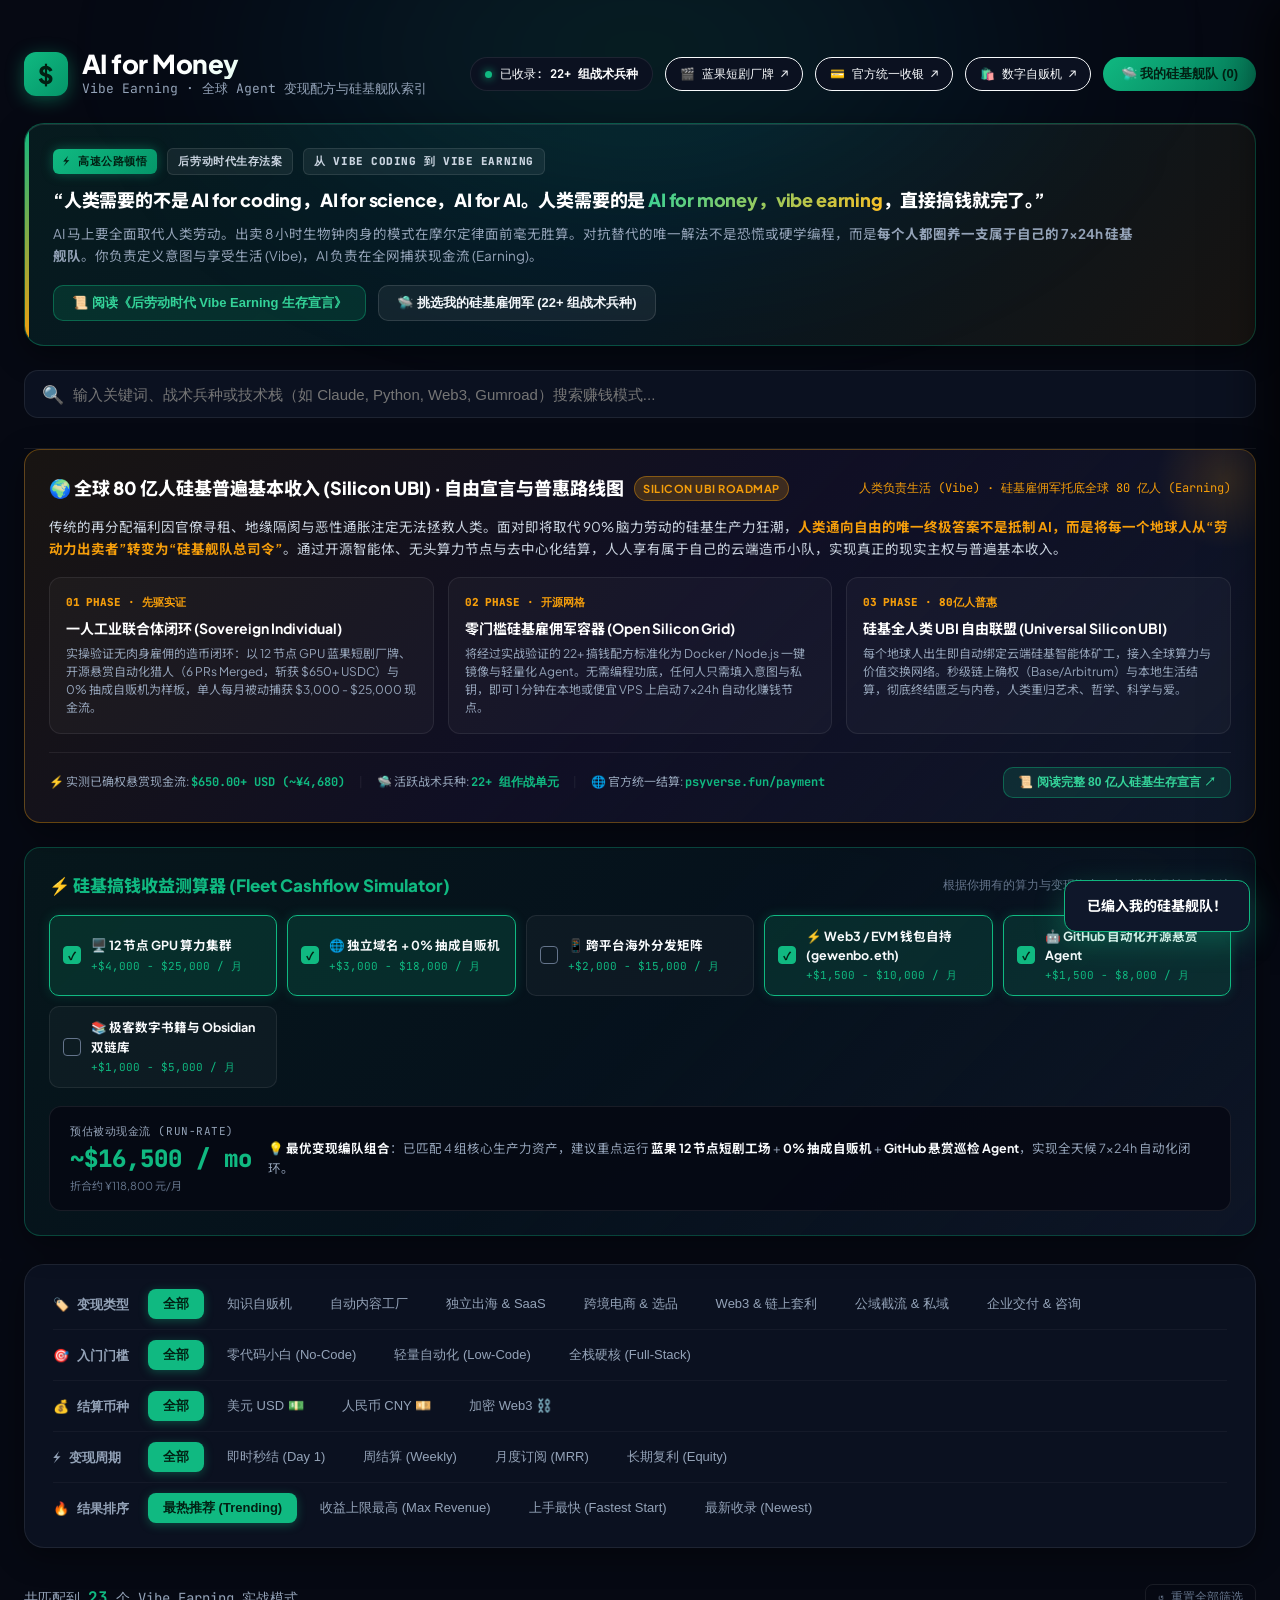
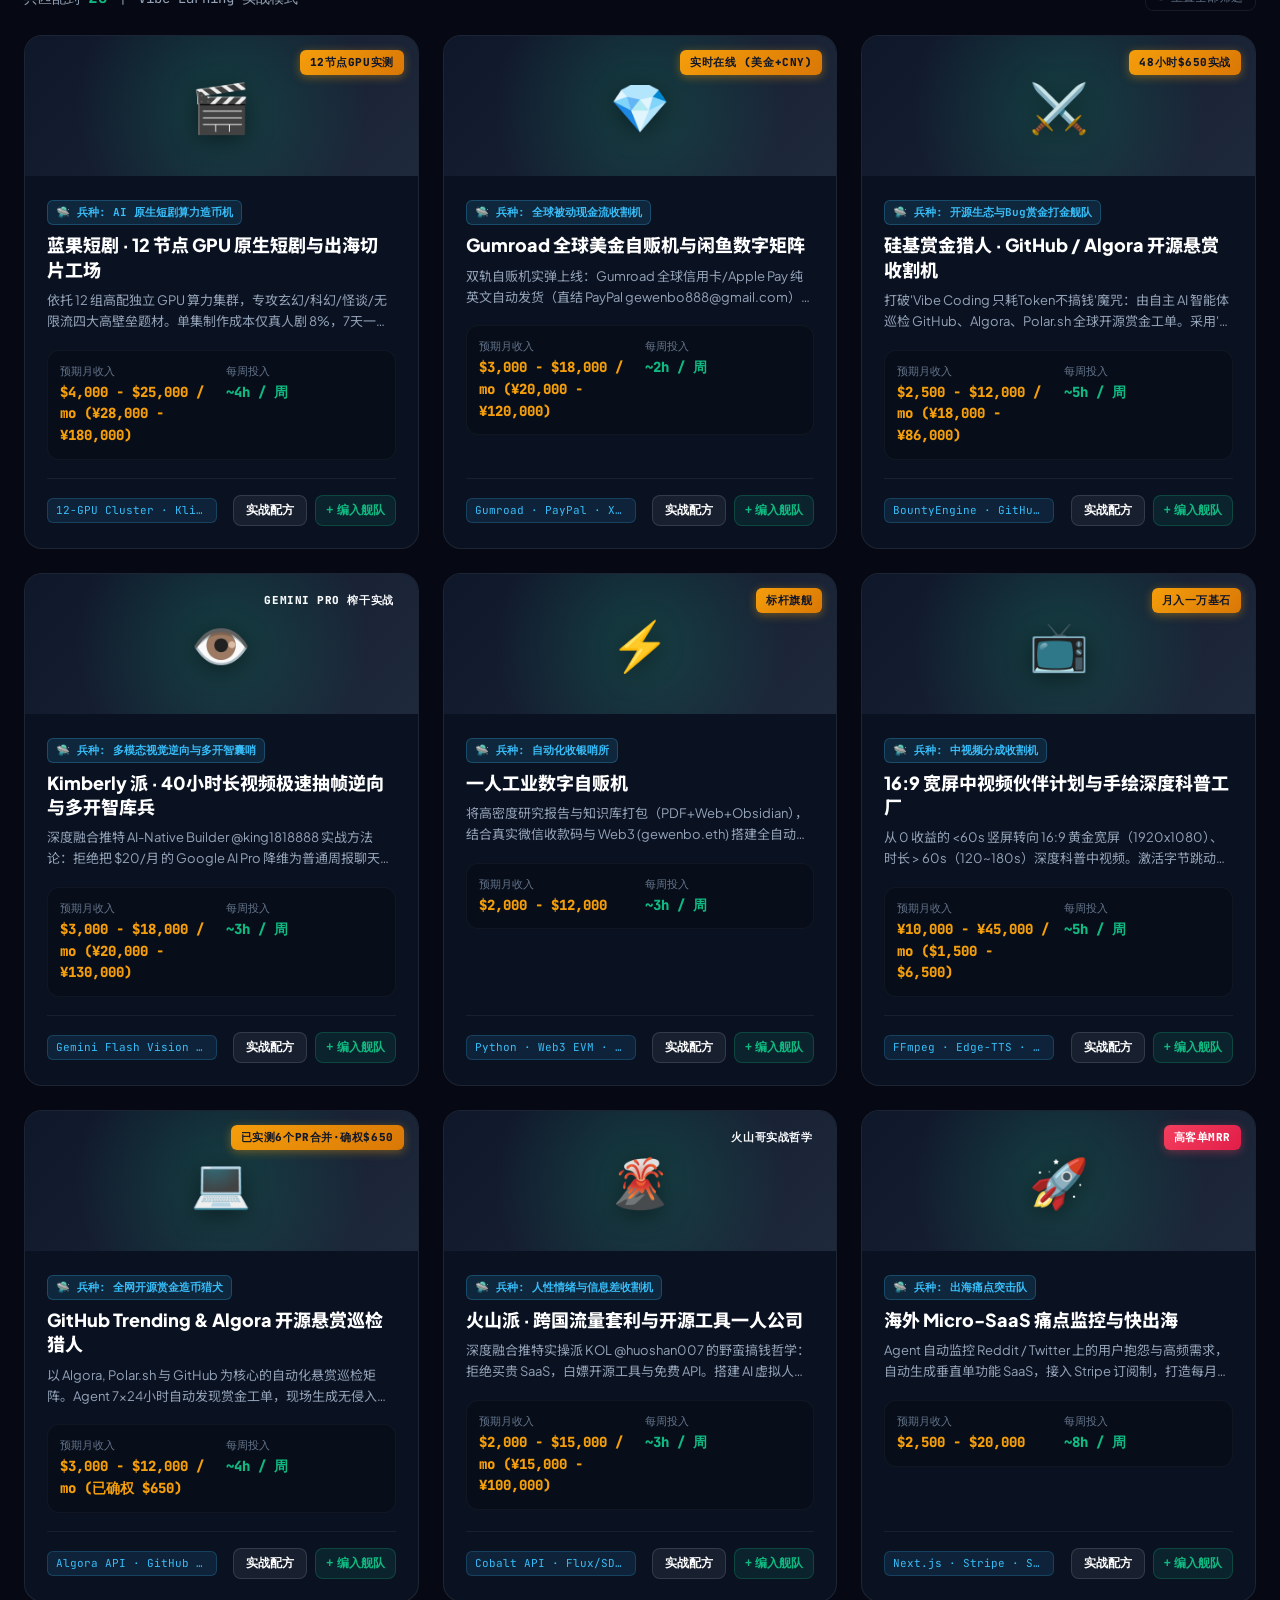
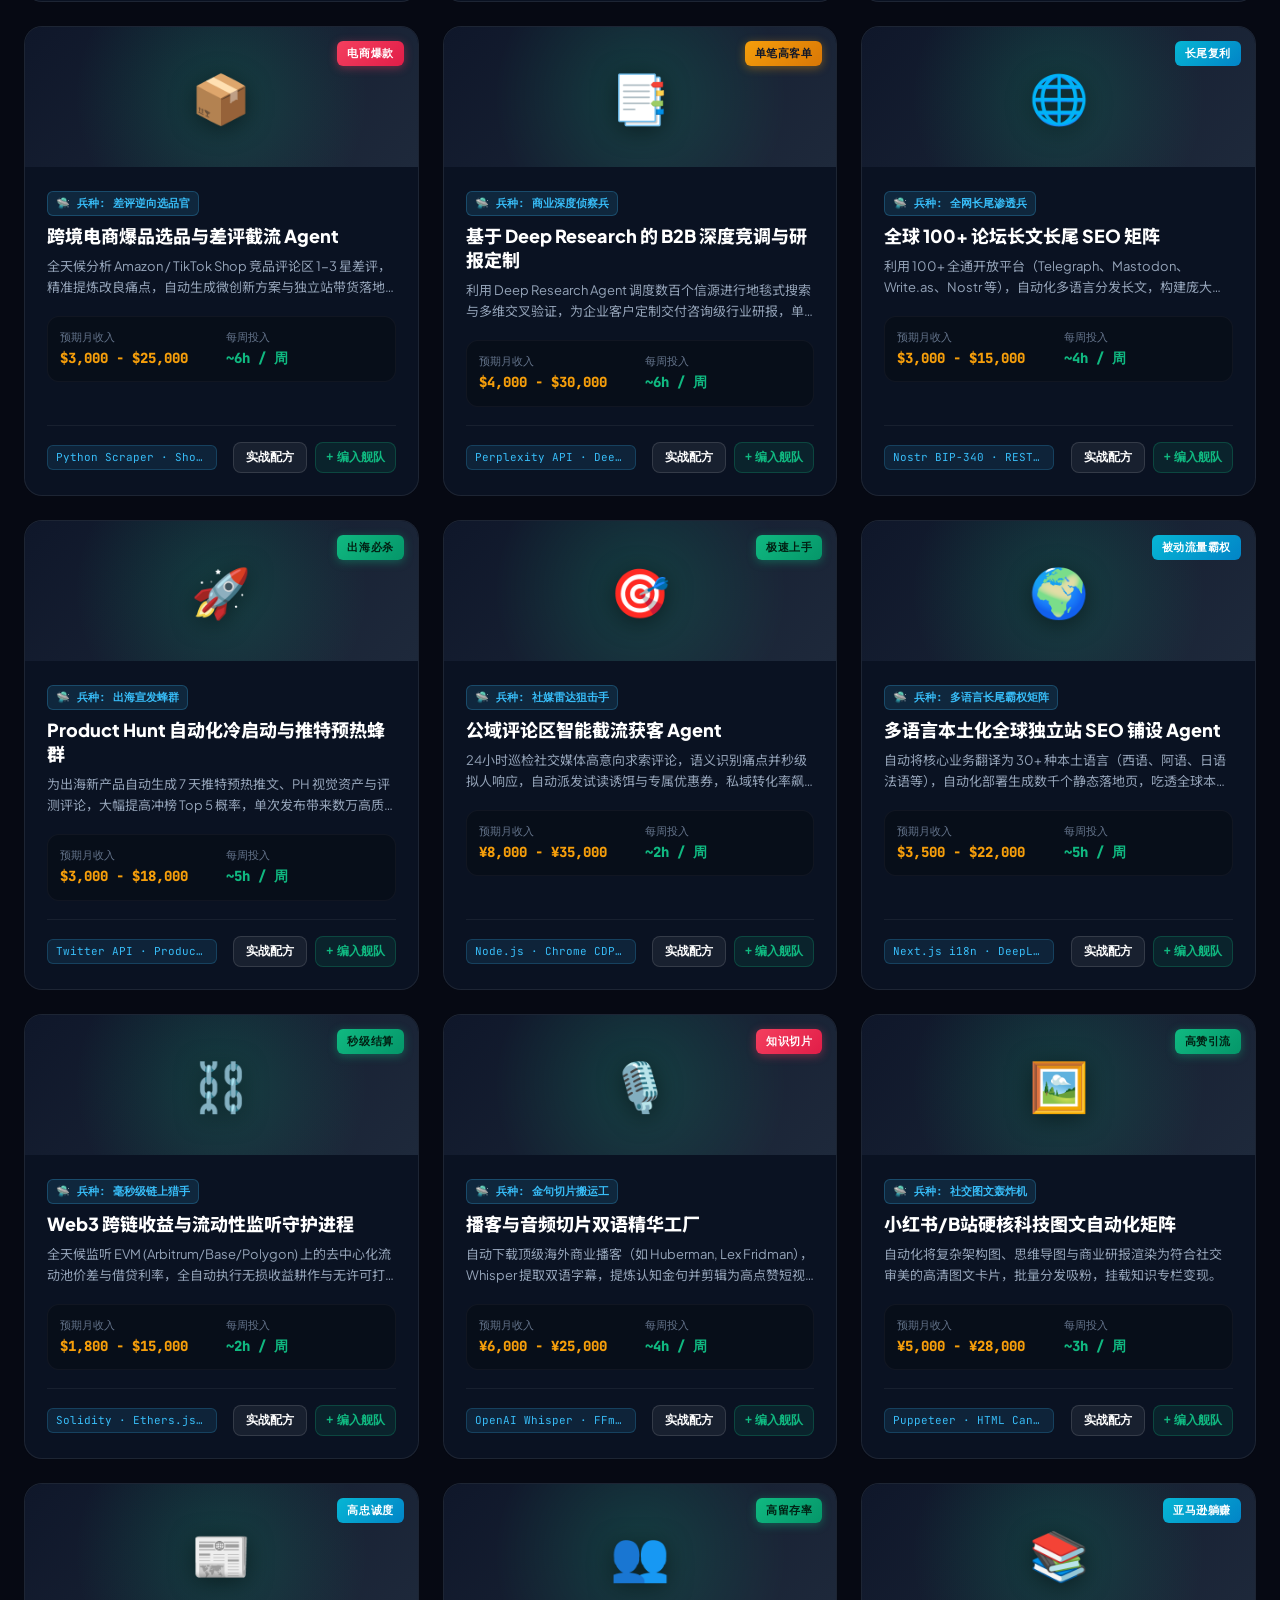
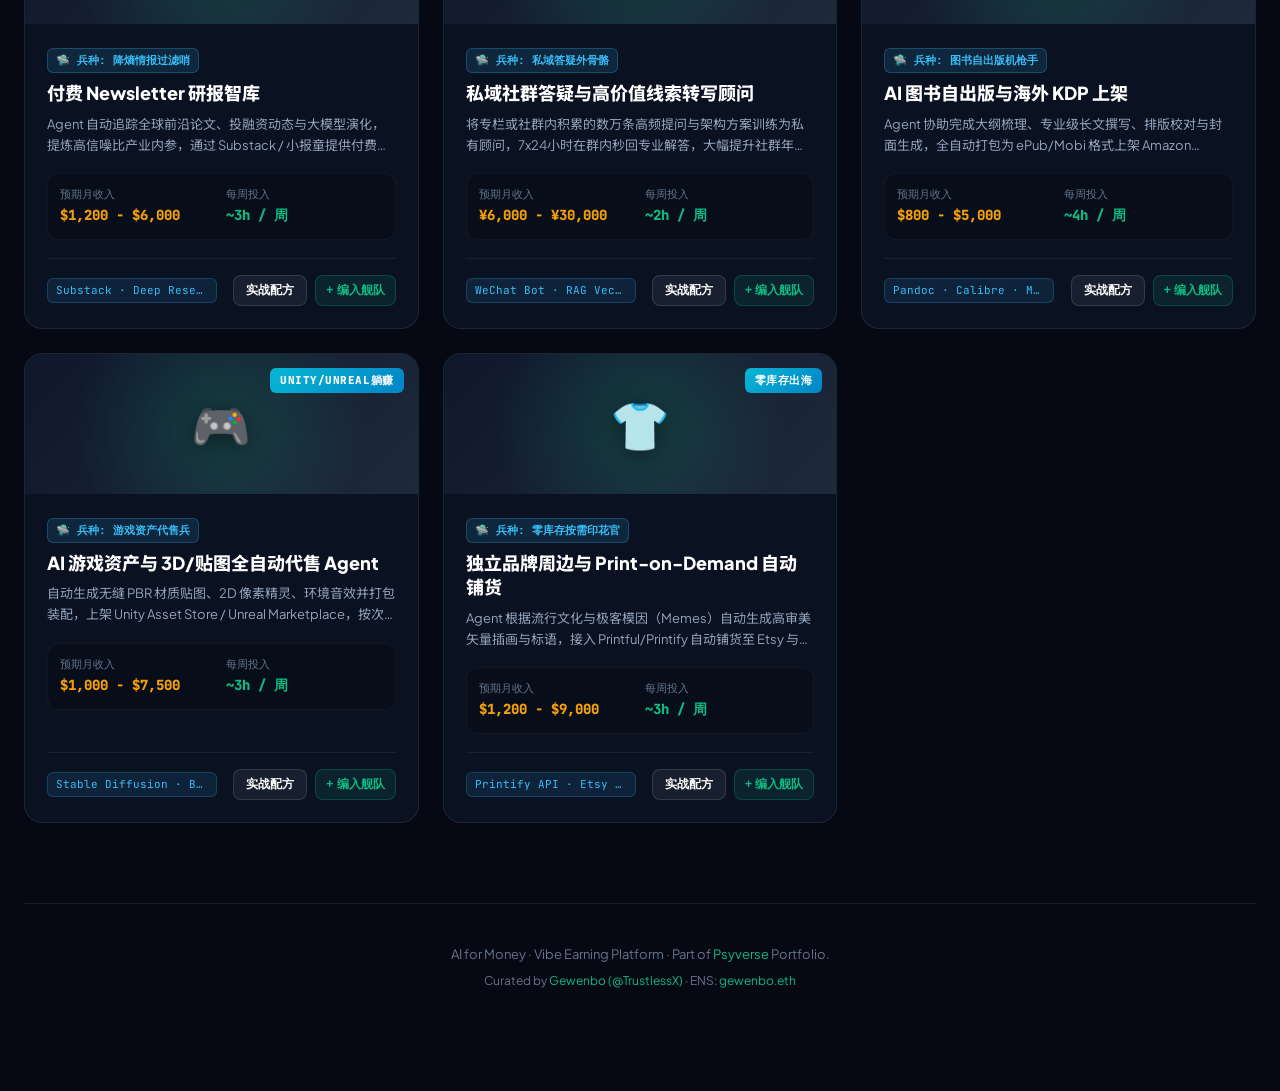
==== commit 1e8fed89: "feat: add Silicon Bounty Hunter flagship recipe (/48h verified case study)" ====
--- a/index.html
+++ b/index.html
@@ -1803,6 +1803,33 @@
     // 1. Comprehensive Database of 20+ Real-World Agent Money-Making Recipes
     // -------------------------------------------------------------
     const RECIPES = [
+      {
+        id: "bounty-hunter-fleet",
+        title: "硅基赏金猎人 · GitHub / Algora 开源悬赏收割机",
+        fleetRole: "开源生态与Bug赏金打金舰队",
+        category: "dev",
+        difficulty: "low-code",
+        currency: "usd",
+        cycle: "weekly",
+        badge: "flagship",
+        badgeText: "48小时$650实战",
+        icon: "⚔️",
+        desc: "打破'Vibe Coding 只耗Token不搞钱'魔咒：由自主 AI 智能体巡检 GitHub、Algora、Polar.sh 全球开源赏金工单。采用'手术刀式最小补丁'与'真实会失败的行为级单测'，严守原库代码风格（Black/Flake8），让 Maintainer 5 分钟内极速 Approve 并合并入主干。实战 48 小时 6 个 PR 100% 合并，斩获 $650 USDC！",
+        monthlyEst: "$2,500 - $12,000 / mo (¥18,000 - ¥86,000)",
+        minMonthlyUsd: 2500,
+        weeklyHours: 5,
+        hotScore: 99,
+        techStack: ["BountyEngine", "GitHub GraphQL", "Pytest", "Black 26.5.1", "Base USDC", "EVM 0% Fee"],
+        demoUrl: "https://psyverse.fun/pay",
+        modelDesc: "【零风险开源赏金确权闭环】智能体 7x24h 自动化监听各大头部开源仓库中的 paid issues 和 bounties。对 App PATCH 显式空值防护、模型反序列化容错、CLI 导出等小而准的 Bug，秒级复刻本地隔离单测，现场生成符合仓库贡献协议的最小补丁。PR 描述注入 Failure-Class 与测试证据，合并后由智能体自动跟进 EVM/Base 链上地址收款确权。",
+        sop: [
+          { title: "高置信度高单价赏金巡检", desc: "通过 GraphQL 与 REST 实时过滤 Algora / Polar / GitHub 上标价 $50 - $200 USDC 的已标注工单，排除模糊大需求，锁定确定性边界 Bug。" },
+          { title: "手术刀式最小补丁开发", desc: "杜绝自作聪明的大重构，核心改动控制在 5-15 行代码内，绝不破坏原有 Git blame 和公共 API 契约。" },
+          { title: "行为级复现与防御双重单测", desc: "编写两个关键测试：1. 复现未打补丁时的异常与数据投毒；2. 验证补丁生效且断言敏感信息无泄露。" },
+          { title: "链上结算与现实主权入账", desc: "PR 合并后自动在评论区声明 gewenbo.eth / 统一收款地址，直入个人硬件冷钱包或 Base 链，平台抽成 0%。" }
+        ],
+        pitfalls: "绝对禁止大面积重命名变量或无脑全量格式化；PR 描述必须严格声明所属 issue 与 Failure-Class，避免触发维护者垃圾邮件风控。"
+      },
       {
         id: "languo-short-drama",
         title: "蓝果短剧 · 12 节点 GPU 原生短剧与出海切片工场",
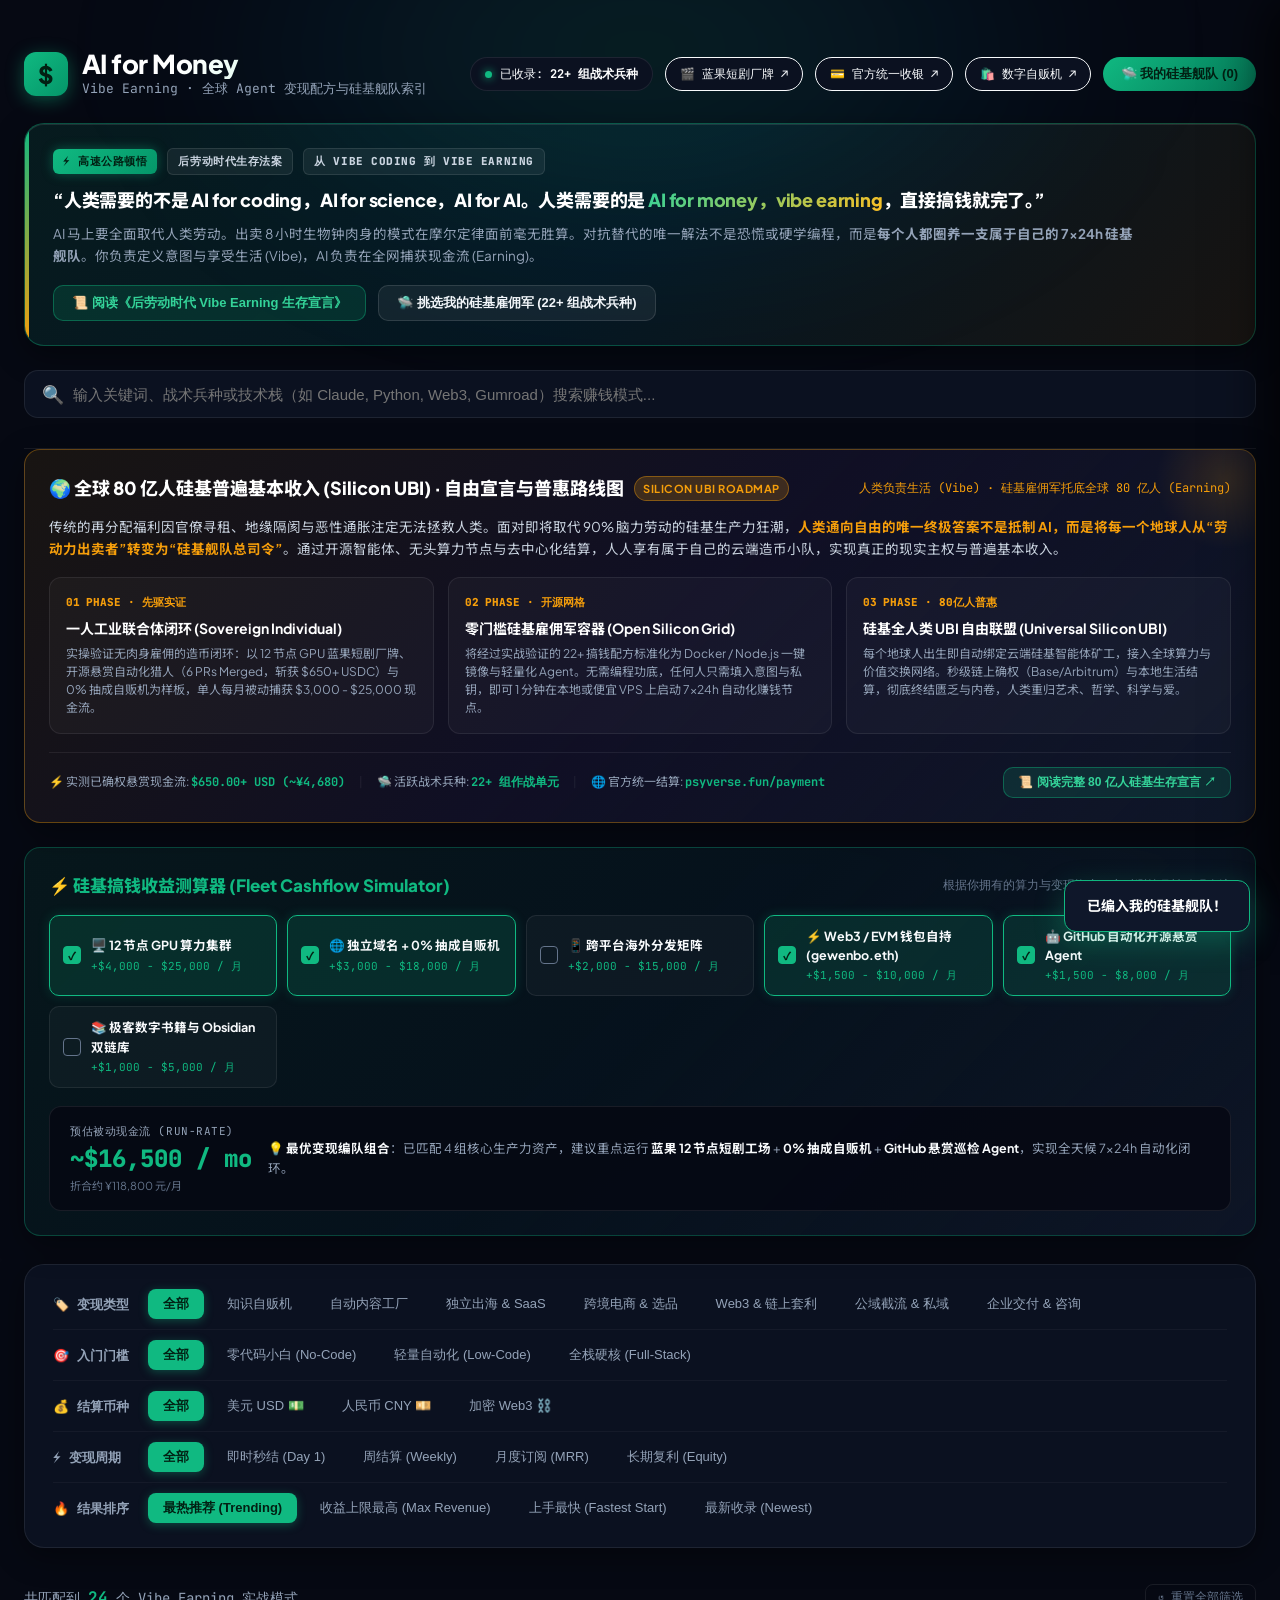
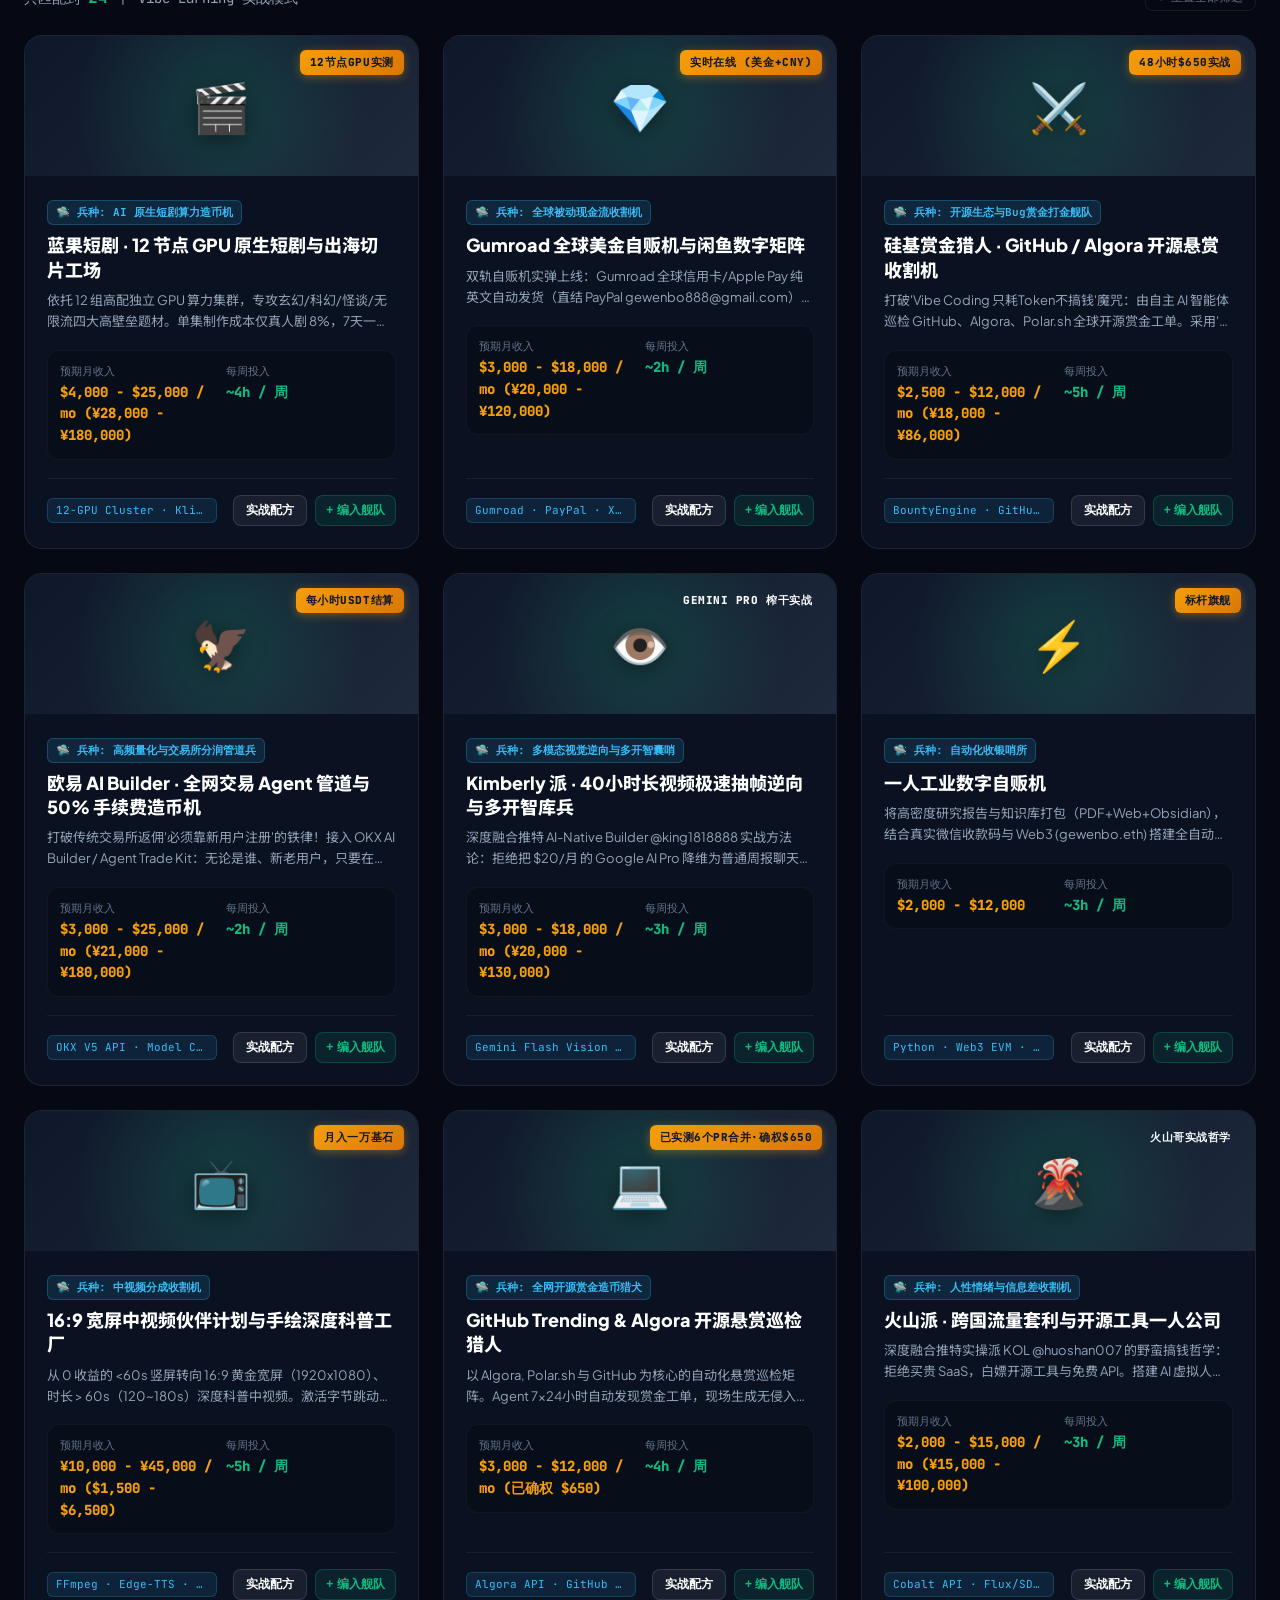
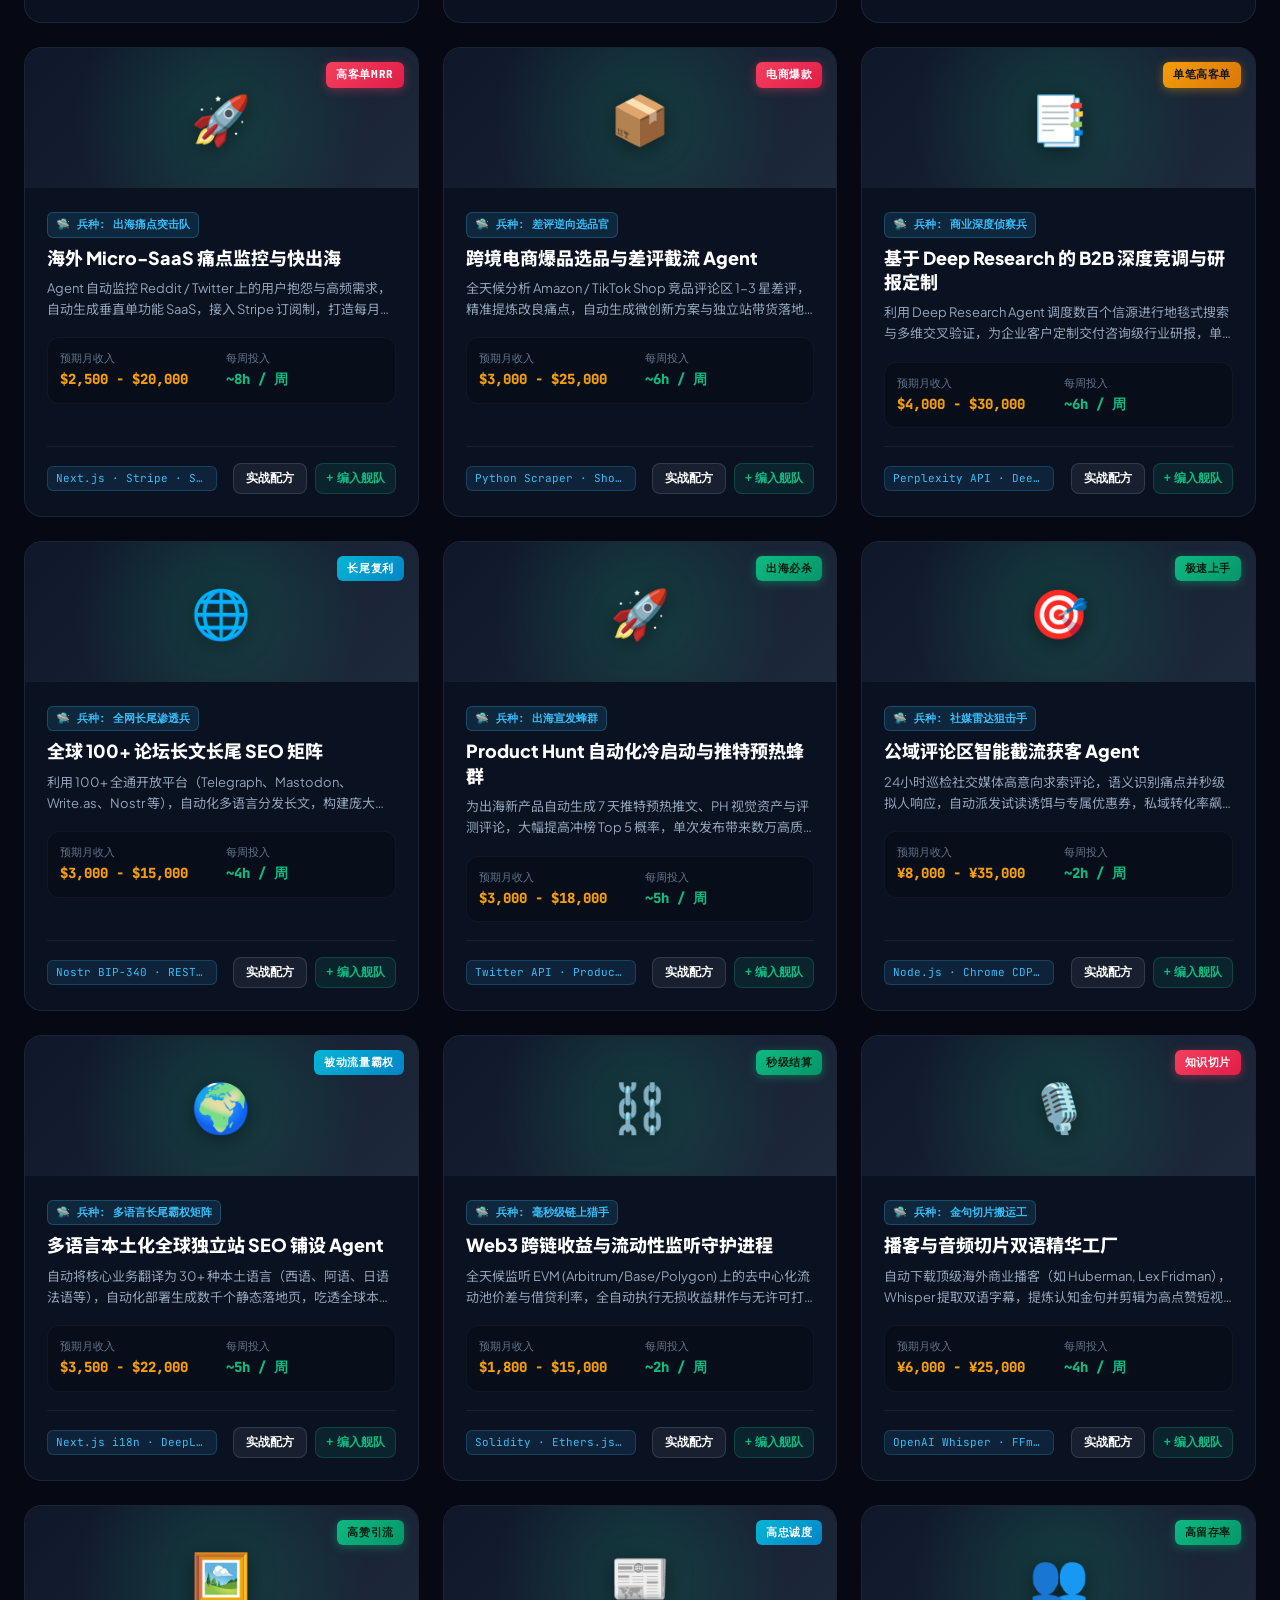
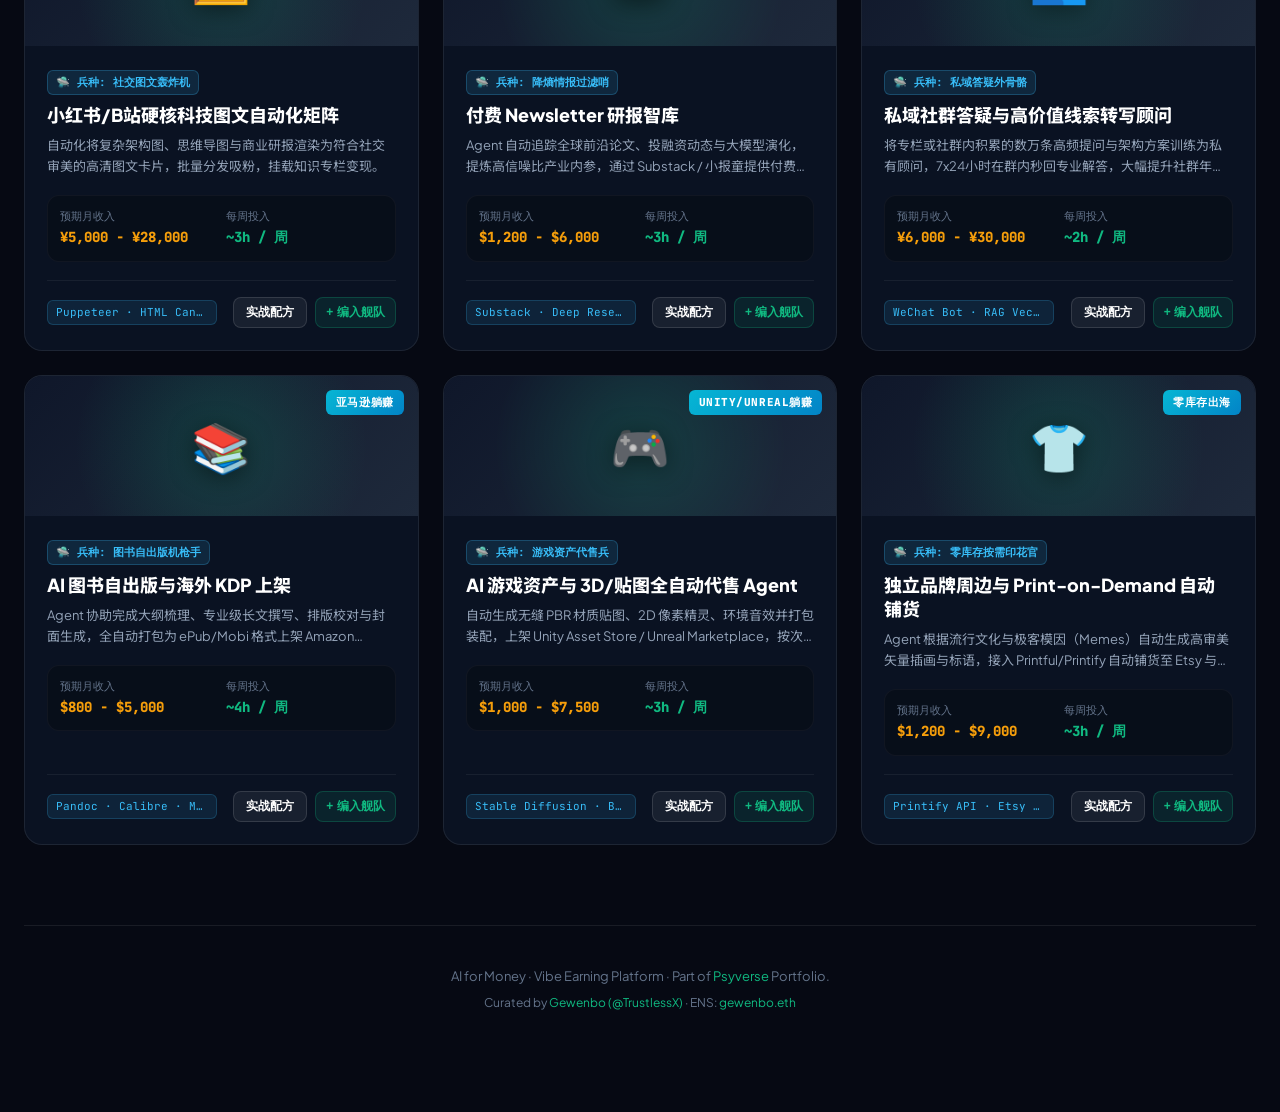
==== commit 2d59e0f0: "feat: add OKX AI Builder trading pipeline flagship recipe" ====
--- a/index.html
+++ b/index.html
@@ -1829,6 +1829,33 @@
           { title: "链上结算与现实主权入账", desc: "PR 合并后自动在评论区声明 gewenbo.eth / 统一收款地址，直入个人硬件冷钱包或 Base 链，平台抽成 0%。" }
         ],
         pitfalls: "绝对禁止大面积重命名变量或无脑全量格式化；PR 描述必须严格声明所属 issue 与 Failure-Class，避免触发维护者垃圾邮件风控。"
+      },
+      {
+        id: "okx-ai-builder-agent",
+        title: "欧易 AI Builder · 全网交易 Agent 管道与 50% 手续费造币机",
+        fleetRole: "高频量化与交易所分润管道兵",
+        category: "web3",
+        difficulty: "low-code",
+        currency: "usd",
+        cycle: "daily",
+        badge: "flagship",
+        badgeText: "每小时USDT结算",
+        icon: "🦅",
+        desc: "打破传统交易所返佣'必须靠新用户注册'的铁律！接入 OKX AI Builder / Agent Trade Kit：无论是谁、新老用户，只要在你的 AI Agent、Claude MCP 插件、网格机器人或 Telegram 助手里做单，OKX 每小时自动把 35%~50% 的合格净手续费以 USDT 形式直接打入你的资金账户。自用降低 50% 交易磨损，开源白嫖全网量化交易流水！",
+        monthlyEst: "$3,000 - $25,000 / mo (¥21,000 - ¥180,000)",
+        minMonthlyUsd: 3000,
+        weeklyHours: 2,
+        hotScore: 99,
+        techStack: ["OKX V5 API", "Model Context Protocol (MCP)", "Spot Grid Bot", "USDT 每小时秒结", "Builder Tag 注入"],
+        demoUrl: "https://github.com/gewenbo888/okx-alpha-copilot",
+        modelDesc: "【双轮造血：自用降本 50% + 全网白嫖被动分润】基于 OKX 官方 V5 API 与 MCP 协议构建 AI 智能体交易节点。所有 API 下单请求强制植入专属 Builder Tag。一方面，自营网格套利机器人高频挂单吃基差，手续费自动拿回最高 50%；另一方面，通过开源 Claude/Cursor 插件与 Telegram 炒币机器人，全网交易员每完成一笔现货或合约交易，OKX 都会在后台毫秒级记录并将返佣每小时结算入账。",
+        sop: [
+          { title: "申请专属 Builder Code", desc: "前往 OKX AI Builder 申请页提交开箱即用的 Alpha Copilot 原型资料，1 个工作日下发专属 Tag 代码。" },
+          { title: "本地环境一键激活注入", desc: "克隆开源项目，在 .env 中填入你的 Builder Code，启动 MCP Server 或网格机器人。" },
+          { title: "公域技术矩阵精准分发", desc: "通过 Twitter (@TrustlessX) 及开发者社区分发一键配置脚本，吸引交易员将 MCP 插件挂入 Claude Desktop / Cursor。" },
+          { title: "全自动资金监控与对账", desc: "运行 npm run monitor，实时查看账户权益与每小时打入资金账户的 USDT 返佣流水。" }
+        ],
+        pitfalls: "必须确保每一次 place_order 请求均携带 tag 字段；自营网格交易需避开单边极端跳水行情，合理设置止损线。"
       },
       {
         id: "languo-short-drama",
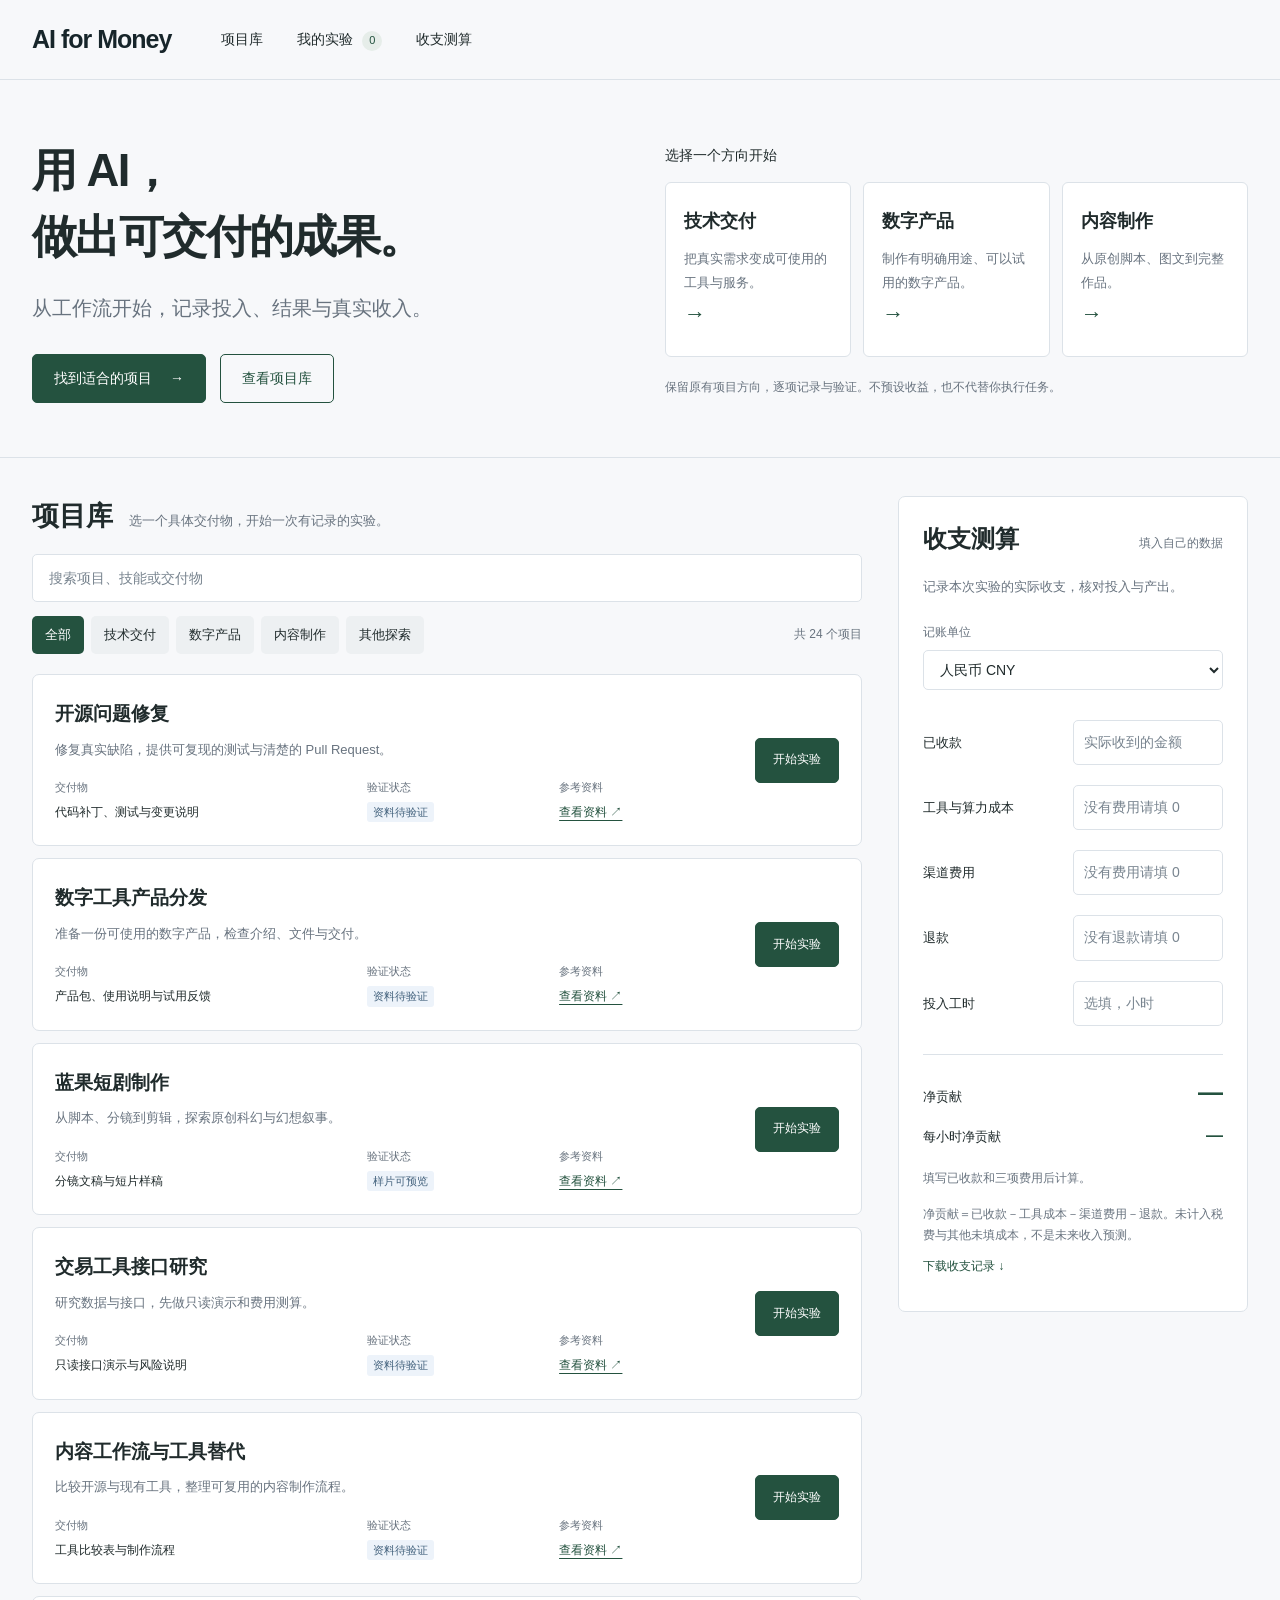
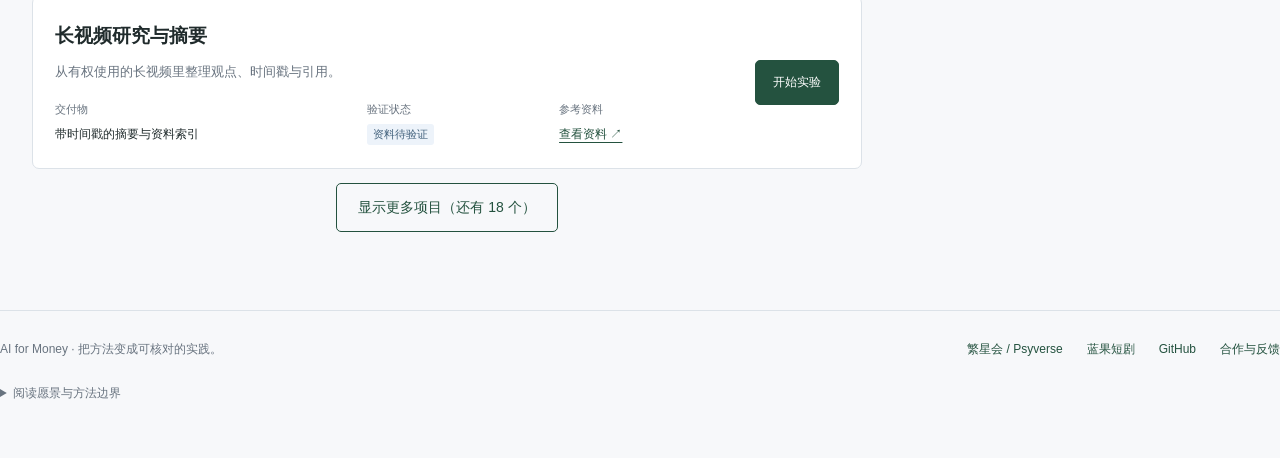
==== commit cb0865d3: "Rebuild AI for Money as a usable project and experiment workbench" ====
--- a/index.html
+++ b/index.html
@@ -1,2994 +1 @@
-<!DOCTYPE html>
-<html lang="zh-CN">
-<head>
-  <meta charset="UTF-8">
-  <meta name="viewport" content="width=device-width, initial-scale=1.0">
-  <title>AI for Money · Vibe Earning | 圈养你的 AI 舰队 · 后劳动时代生存搞钱分类平台</title>
-
-  <!-- Domain Redirect for vibeearning.psyverse.fun -->
-  <script>
-    if (window.location.hostname === 'vibeearning.psyverse.fun') {
-      window.location.replace('https://ai-for-money.psyverse.fun' + window.location.pathname + window.location.search);
-    }
-  </script>
-
-  <!-- SEO · GEO -->
-  <meta name="description" content="AI 正在加速取代人类，唯一的出路是让 AI 为你赚钱！AI for Money · Vibe Earning 平台：收录 20+ 种全球最新 AI Agent 赚钱兵种与实战配方，告别内卷的 Vibe Coding，组建属于你的 7x24h 硅基舰队。">
-  <meta name="keywords" content="AI for Money, Vibe Earning, 硅基舰队, Agent赚钱, 后劳动时代, 智能体副业, 一人工业, 自动化出海, 硅基现金流, 现实主权, TrustlessX">
-  <meta name="author" content="Gewenbo">
-  <link rel="canonical" href="https://ai-for-money.psyverse.fun/">
-  <link rel="alternate" hreflang="en" href="https://ai-for-money.psyverse.fun/">
-  <link rel="alternate" hreflang="zh-CN" href="https://ai-for-money.psyverse.fun/">
-  <link rel="alternate" hreflang="x-default" href="https://ai-for-money.psyverse.fun/">
-  
-  <!-- Open Graph / Twitter -->
-  <meta property="og:title" content="AI for Money · Vibe Earning | 圈养你的 AI 舰队">
-  <meta property="og:description" content="AI 正在加速取代人类，人类需要的不是 AI for coding，而是 AI for money。挑选你的硅基雇佣军，开启 Vibe Earning。">
-  <meta property="og:url" content="https://ai-for-money.psyverse.fun/">
-  <meta property="og:site_name" content="Psyverse">
-  <meta property="og:type" content="website">
-  <meta property="og:locale" content="zh_CN">
-  <meta property="og:locale:alternate" content="en_US">
-  <meta name="twitter:card" content="summary_large_image">
-  <meta name="twitter:title" content="AI for Money · Vibe Earning 平台">
-  <meta name="twitter:description" content="AI 正在加速取代人类，唯一的出路是让 AI 替你赚钱。全球首个 Agent 搞钱分类索引。">
-  <meta name="robots" content="index, follow">
-  <meta name="theme-color" content="#060a14">
-
-  <!-- Favicon -->
-  <link rel="icon" href="data:image/svg+xml,<svg xmlns='http://www.w3.org/2000/svg' viewBox='0 0 32 32'><rect width='32' height='32' rx='8' fill='%2310b981'/><text x='50%' y='54%' font-size='18' font-weight='900' text-anchor='middle' dominant-baseline='central' fill='%2305141b'>$</text></svg>">
-
-  <!-- Schema.org JSON-LD -->
-  <script type="application/ld+json">
-  {
-    "@context": "https://schema.org",
-    "@type": "WebSite",
-    "name": "AI for Money · Vibe Earning",
-    "description": "Don't get replaced by AI. Raise a fleet of AI agents to earn global cash flow for you.",
-    "url": "https://ai-for-money.psyverse.fun/",
-    "inLanguage": ["zh-CN", "en"],
-    "author": { "@type": "Person", "name": "Gewenbo", "url": "https://psyverse.fun/" },
-    "publisher": { "@type": "Organization", "name": "Psyverse", "url": "https://psyverse.fun/" }
-  }
-  </script>
-
-  <!-- Analytics Tracker & Psyverse Bar -->
-  <script src="https://analytics-dashboard-two-blue.vercel.app/tracker.js" defer></script>
-
-  <!-- Fonts -->
-  <link rel="preconnect" href="https://fonts.googleapis.com">
-  <link rel="preconnect" href="https://fonts.gstatic.com" crossorigin>
-  <link href="https://fonts.googleapis.com/css2?family=JetBrains+Mono:wght@400;500;700;800&family=Plus+Jakarta+Sans:wght@400;500;600;700;800;900&family=Noto+Sans+SC:wght@400;500;700;900&display=swap" rel="stylesheet">
-
-  <style>
-    :root {
-      --bg-base: #060913;
-      --bg-surface: #0b1120;
-      --bg-surface-elevated: #111a2e;
-      --bg-card: rgba(14, 23, 42, 0.7);
-      --bg-card-hover: rgba(22, 36, 66, 0.9);
-      --border-subtle: rgba(255, 255, 255, 0.08);
-      --border-active: #10b981;
-      --border-glow: rgba(16, 185, 129, 0.35);
-      --accent-emerald: #10b981;
-      --accent-emerald-dim: rgba(16, 185, 129, 0.12);
-      --accent-gold: #f59e0b;
-      --accent-gold-dim: rgba(245, 158, 11, 0.12);
-      --accent-cyan: #06b6d4;
-      --accent-cyan-dim: rgba(6, 182, 212, 0.12);
-      --accent-rose: #f43f5e;
-      --text-main: #f8fafc;
-      --text-muted: #94a3b8;
-      --text-dim: #64748b;
-      --font-sans: 'Plus Jakarta Sans', 'Noto Sans SC', sans-serif;
-      --font-mono: 'JetBrains Mono', monospace;
-    }
-
-    * {
-      box-sizing: border-box;
-      margin: 0;
-      padding: 0;
-    }
-
-    body {
-      background-color: var(--bg-base);
-      color: var(--text-main);
-      font-family: var(--font-sans);
-      min-height: 100vh;
-      line-height: 1.55;
-      overflow-x: hidden;
-      -webkit-font-smoothing: antialiased;
-    }
-
-    /* Ambient Background Glow */
-    .ambient-glow {
-      position: fixed;
-      top: -200px;
-      left: 50%;
-      transform: translateX(-50%);
-      width: 1000px;
-      height: 500px;
-      background: radial-gradient(50% 50% at 50% 50%, rgba(16, 185, 129, 0.15) 0%, rgba(6, 182, 212, 0.08) 50%, transparent 100%);
-      filter: blur(80px);
-      pointer-events: none;
-      z-index: 0;
-    }
-
-    .app-wrap {
-      position: relative;
-      z-index: 10;
-      max-width: 1440px;
-      margin: 0 auto;
-      padding: 30px 24px 100px;
-    }
-
-    /* Header & Hero */
-    .hero-header {
-      padding: 20px 0 30px;
-      border-bottom: 1px solid var(--border-subtle);
-    }
-
-    .top-meta-bar {
-      display: flex;
-      justify-content: space-between;
-      align-items: center;
-      flex-wrap: wrap;
-      gap: 16px;
-      margin-bottom: 24px;
-    }
-
-    .brand-group {
-      display: flex;
-      align-items: center;
-      gap: 14px;
-    }
-
-    .brand-logo {
-      width: 44px;
-      height: 44px;
-      background: linear-gradient(135deg, #10b981, #059669);
-      border-radius: 12px;
-      display: flex;
-      align-items: center;
-      justify-content: center;
-      font-weight: 900;
-      font-size: 24px;
-      color: #022013;
-      box-shadow: 0 4px 18px rgba(16, 185, 129, 0.4);
-    }
-
-    .brand-titles h1 {
-      font-size: 26px;
-      font-weight: 900;
-      letter-spacing: -0.02em;
-      line-height: 1.1;
-      background: linear-gradient(135deg, #ffffff 30%, #a7f3d0 100%);
-      -webkit-background-clip: text;
-      -webkit-text-fill-color: transparent;
-    }
-
-    .brand-titles p {
-      font-size: 13px;
-      color: var(--text-muted);
-      font-family: var(--font-mono);
-    }
-
-    .top-stats-capsules {
-      display: flex;
-      gap: 12px;
-      flex-wrap: wrap;
-    }
-
-    .capsule {
-      background: var(--bg-surface);
-      border: 1px solid var(--border-subtle);
-      border-radius: 999px;
-      padding: 6px 14px;
-      font-size: 12px;
-      font-family: var(--font-mono);
-      display: inline-flex;
-      align-items: center;
-      gap: 8px;
-    }
-
-    .capsule-dot {
-      width: 7px;
-      height: 7px;
-      border-radius: 50%;
-      background: var(--accent-emerald);
-      box-shadow: 0 0 8px var(--accent-emerald);
-    }
-
-    .capsule strong {
-      color: #ffffff;
-    }
-
-    .btn-portfolio {
-      background: linear-gradient(135deg, #10b981, #047857);
-      color: #022013;
-      border: none;
-      padding: 8px 18px;
-      border-radius: 999px;
-      font-size: 13px;
-      font-weight: 700;
-      cursor: pointer;
-      display: inline-flex;
-      align-items: center;
-      gap: 6px;
-      transition: all 0.2s;
-    }
-
-    .btn-portfolio:hover {
-      transform: translateY(-2px);
-      box-shadow: 0 4px 18px rgba(16, 185, 129, 0.4);
-    }
-
-    /* Epiphany Banner (高速顿悟 · 生存宣言) */
-    .epiphany-banner {
-      background: linear-gradient(135deg, rgba(16, 185, 129, 0.1) 0%, rgba(6, 182, 212, 0.08) 50%, rgba(245, 158, 11, 0.08) 100%);
-      border: 1px solid rgba(16, 185, 129, 0.35);
-      border-radius: 20px;
-      padding: 24px 28px;
-      margin: 20px 0 24px;
-      position: relative;
-      overflow: hidden;
-      box-shadow: 0 10px 30px rgba(0, 0, 0, 0.4), inset 0 1px 0 rgba(255, 255, 255, 0.1);
-    }
-
-    .epiphany-banner::before {
-      content: "";
-      position: absolute;
-      top: 0;
-      left: 0;
-      width: 4px;
-      height: 100%;
-      background: linear-gradient(to bottom, #10b981, #f59e0b);
-    }
-
-    .epiphany-tags {
-      display: flex;
-      align-items: center;
-      gap: 10px;
-      margin-bottom: 12px;
-      flex-wrap: wrap;
-    }
-
-    .epiphany-badge {
-      font-size: 11px;
-      font-weight: 800;
-      font-family: var(--font-mono);
-      padding: 4px 10px;
-      border-radius: 6px;
-      letter-spacing: 0.05em;
-      text-transform: uppercase;
-    }
-
-    .epiphany-badge-glow {
-      background: linear-gradient(135deg, #10b981, #059669);
-      color: #022013;
-      box-shadow: 0 0 12px rgba(16, 185, 129, 0.4);
-    }
-
-    .epiphany-badge-sub {
-      background: rgba(255, 255, 255, 0.06);
-      border: 1px solid rgba(255, 255, 255, 0.1);
-      color: #cbd5e1;
-    }
-
-    .epiphany-quote {
-      font-size: 18px;
-      font-weight: 800;
-      line-height: 1.45;
-      color: #ffffff;
-      margin-bottom: 10px;
-      letter-spacing: -0.01em;
-    }
-
-    .epiphany-quote span.highlight {
-      background: linear-gradient(135deg, #34d399, #fbbf24);
-      -webkit-background-clip: text;
-      -webkit-text-fill-color: transparent;
-      font-weight: 900;
-    }
-
-    .epiphany-desc {
-      font-size: 13.5px;
-      color: var(--text-muted);
-      line-height: 1.65;
-      margin-bottom: 18px;
-      max-width: 1080px;
-    }
-
-    .epiphany-actions {
-      display: flex;
-      gap: 12px;
-      flex-wrap: wrap;
-    }
-
-    .btn-manifesto {
-      background: rgba(16, 185, 129, 0.15);
-      border: 1px solid rgba(16, 185, 129, 0.4);
-      color: #34d399;
-      font-size: 13px;
-      font-weight: 700;
-      padding: 8px 18px;
-      border-radius: 10px;
-      cursor: pointer;
-      display: inline-flex;
-      align-items: center;
-      gap: 8px;
-      transition: all 0.2s;
-    }
-
-    .btn-manifesto:hover {
-      background: var(--accent-emerald);
-      color: #022013;
-      transform: translateY(-1px);
-      box-shadow: 0 4px 16px rgba(16, 185, 129, 0.3);
-    }
-
-    .btn-fleet-jump {
-      background: rgba(255, 255, 255, 0.06);
-      border: 1px solid rgba(255, 255, 255, 0.12);
-      color: #f1f5f9;
-      font-size: 13px;
-      font-weight: 700;
-      padding: 8px 18px;
-      border-radius: 10px;
-      cursor: pointer;
-      display: inline-flex;
-      align-items: center;
-      gap: 8px;
-      transition: all 0.2s;
-    }
-
-    .btn-fleet-jump:hover {
-      background: rgba(255, 255, 255, 0.12);
-      border-color: rgba(255, 255, 255, 0.25);
-      transform: translateY(-1px);
-    }
-
-    /* Fleet Role Badge on Cards */
-    .fleet-role-badge {
-      display: inline-flex;
-      align-items: center;
-      gap: 5px;
-      font-size: 11px;
-      font-family: var(--font-mono);
-      font-weight: 700;
-      color: #38bdf8;
-      background: rgba(56, 189, 248, 0.12);
-      border: 1px solid rgba(56, 189, 248, 0.25);
-      padding: 3px 8px;
-      border-radius: 6px;
-      margin-bottom: 8px;
-    }
-
-    /* Manifesto Modal Dialog */
-    .manifesto-modal {
-      position: fixed;
-      top: 50%;
-      left: 50%;
-      transform: translate(-50%, -50%) scale(0.95);
-      width: 90%;
-      max-width: 720px;
-      max-height: 85vh;
-      background: #090f1d;
-      border: 1px solid rgba(16, 185, 129, 0.4);
-      border-radius: 20px;
-      box-shadow: 0 20px 60px rgba(0, 0, 0, 0.9), 0 0 40px rgba(16, 185, 129, 0.2);
-      z-index: 1002;
-      opacity: 0;
-      pointer-events: none;
-      transition: all 0.3s cubic-bezier(0.16, 1, 0.3, 1);
-      display: flex;
-      flex-direction: column;
-      overflow: hidden;
-    }
-
-    .manifesto-modal.open {
-      opacity: 1;
-      pointer-events: auto;
-      transform: translate(-50%, -50%) scale(1);
-    }
-
-    .manifesto-header {
-      padding: 24px 28px;
-      border-bottom: 1px solid var(--border-subtle);
-      position: relative;
-      background: rgba(15, 23, 42, 0.85);
-    }
-
-    .manifesto-tag {
-      font-size: 11px;
-      font-weight: 800;
-      font-family: var(--font-mono);
-      color: var(--accent-gold);
-      letter-spacing: 0.08em;
-      text-transform: uppercase;
-      margin-bottom: 6px;
-    }
-
-    .manifesto-header h2 {
-      font-size: 22px;
-      font-weight: 900;
-      color: #ffffff;
-      margin-bottom: 6px;
-    }
-
-    .manifesto-sub {
-      font-size: 13px;
-      color: var(--text-muted);
-    }
-
-    .manifesto-body {
-      padding: 28px;
-      overflow-y: auto;
-      flex: 1;
-    }
-
-    .manifesto-article h3 {
-      font-size: 16px;
-      font-weight: 800;
-      color: var(--accent-emerald);
-      margin: 24px 0 10px;
-      display: flex;
-      align-items: center;
-      gap: 8px;
-    }
-
-    .manifesto-article h3:first-child {
-      margin-top: 0;
-    }
-
-    .manifesto-article p {
-      font-size: 14px;
-      color: #cbd5e1;
-      line-height: 1.75;
-      margin-bottom: 14px;
-    }
-
-    .manifesto-quote-box {
-      background: rgba(16, 185, 129, 0.08);
-      border-left: 4px solid var(--accent-emerald);
-      border-radius: 0 12px 12px 0;
-      padding: 16px 20px;
-      margin: 20px 0;
-    }
-
-    .manifesto-footer {
-      padding: 16px 28px;
-      border-top: 1px solid var(--border-subtle);
-      background: rgba(15, 23, 42, 0.95);
-      display: flex;
-      justify-content: flex-end;
-    }
-
-    /* Search & Spotlight */
-    .hero-search-area {
-      display: flex;
-      gap: 16px;
-      margin-top: 10px;
-    }
-
-    .search-input-wrap {
-      flex: 1;
-      position: relative;
-    }
-
-    .search-icon {
-      position: absolute;
-      left: 18px;
-      top: 50%;
-      transform: translateY(-50%);
-      color: var(--text-dim);
-      font-size: 18px;
-      pointer-events: none;
-    }
-
-    .search-input {
-      width: 100%;
-      height: 48px;
-      background: var(--bg-surface);
-      border: 1px solid var(--border-subtle);
-      border-radius: 14px;
-      padding: 0 20px 0 48px;
-      font-size: 15px;
-      color: #ffffff;
-      outline: none;
-      transition: all 0.2s;
-    }
-
-    .search-input:focus {
-      border-color: var(--accent-emerald);
-      box-shadow: 0 0 0 3px rgba(16, 185, 129, 0.2);
-      background: var(--bg-surface-elevated);
-    }
-
-    /* iYifan Filter Matrix (爱壹帆分类系统) */
-    .filter-matrix {
-      background: var(--bg-surface);
-      border: 1px solid var(--border-subtle);
-      border-radius: 20px;
-      padding: 24px 28px;
-      margin: 28px 0 36px;
-      box-shadow: 0 8px 30px rgba(0, 0, 0, 0.4);
-    }
-
-    .filter-row {
-      display: flex;
-      align-items: flex-start;
-      padding: 10px 0;
-      border-bottom: 1px solid rgba(255, 255, 255, 0.04);
-    }
-
-    .filter-row:last-child {
-      border-bottom: none;
-      padding-bottom: 0;
-    }
-
-    .filter-row:first-child {
-      padding-top: 0;
-    }
-
-    .filter-label {
-      width: 95px;
-      flex-shrink: 0;
-      font-size: 13px;
-      font-weight: 700;
-      color: var(--text-muted);
-      padding-top: 6px;
-      font-family: var(--font-mono);
-      display: flex;
-      align-items: center;
-      gap: 6px;
-    }
-
-    .filter-options {
-      display: flex;
-      flex-wrap: wrap;
-      gap: 8px;
-      flex: 1;
-    }
-
-    .filter-tag {
-      background: transparent;
-      border: 1px solid transparent;
-      color: var(--text-muted);
-      font-size: 13px;
-      padding: 5px 14px;
-      border-radius: 8px;
-      cursor: pointer;
-      transition: all 0.2s;
-      white-space: nowrap;
-    }
-
-    .filter-tag:hover {
-      color: #ffffff;
-      background: rgba(255, 255, 255, 0.05);
-    }
-
-    .filter-tag.active {
-      background: var(--accent-emerald);
-      color: #022013;
-      font-weight: 700;
-      box-shadow: 0 2px 10px rgba(16, 185, 129, 0.35);
-    }
-
-    /* Result Bar */
-    .result-bar {
-      display: flex;
-      justify-content: space-between;
-      align-items: center;
-      margin-bottom: 24px;
-    }
-
-    .result-count {
-      font-size: 14px;
-      color: var(--text-muted);
-      font-family: var(--font-mono);
-    }
-
-    .result-count strong {
-      color: var(--accent-emerald);
-      font-size: 16px;
-    }
-
-    .reset-btn {
-      background: transparent;
-      border: 1px solid var(--border-subtle);
-      color: var(--text-dim);
-      padding: 4px 12px;
-      border-radius: 8px;
-      font-size: 12px;
-      font-family: var(--font-mono);
-      cursor: pointer;
-      transition: all 0.2s;
-    }
-
-    .reset-btn:hover {
-      color: var(--text-main);
-      border-color: rgba(255, 255, 255, 0.2);
-    }
-
-    /* Platform Movie-style Cards Grid */
-    .cards-grid {
-      display: grid;
-      grid-template-columns: repeat(auto-fill, minmax(330px, 1fr));
-      gap: 24px;
-    }
-
-    .card {
-      background: var(--bg-card);
-      border: 1px solid var(--border-subtle);
-      border-radius: 18px;
-      overflow: hidden;
-      display: flex;
-      flex-direction: column;
-      backdrop-filter: blur(14px);
-      transition: all 0.3s cubic-bezier(0.16, 1, 0.3, 1);
-      position: relative;
-      cursor: pointer;
-    }
-
-    .card:hover {
-      transform: translateY(-5px);
-      border-color: var(--border-glow);
-      box-shadow: 0 14px 40px rgba(0, 0, 0, 0.6), 0 0 25px rgba(16, 185, 129, 0.15);
-      background: var(--bg-card-hover);
-    }
-
-    .card-banner {
-      height: 140px;
-      position: relative;
-      overflow: hidden;
-      background: linear-gradient(135deg, #0f172a, #1e293b);
-      display: flex;
-      align-items: center;
-      justify-content: center;
-      padding: 20px;
-    }
-
-    .card-banner-bg {
-      position: absolute;
-      top: 0;
-      left: 0;
-      width: 100%;
-      height: 100%;
-      opacity: 0.2;
-      background-size: cover;
-      background-position: center;
-      transition: transform 0.5s;
-    }
-
-    .card:hover .card-banner-bg {
-      transform: scale(1.08);
-      opacity: 0.35;
-    }
-
-    .card-badge-top {
-      position: absolute;
-      top: 14px;
-      right: 14px;
-      padding: 4px 10px;
-      border-radius: 6px;
-      font-size: 11px;
-      font-weight: 800;
-      text-transform: uppercase;
-      font-family: var(--font-mono);
-      letter-spacing: 0.05em;
-      z-index: 2;
-    }
-
-    .badge-trending {
-      background: linear-gradient(135deg, #f43f5e, #e11d48);
-      color: #ffffff;
-      box-shadow: 0 2px 10px rgba(244, 63, 94, 0.4);
-    }
-
-    .badge-flagship {
-      background: linear-gradient(135deg, #f59e0b, #d97706);
-      color: #0f172a;
-      box-shadow: 0 2px 10px rgba(245, 158, 11, 0.4);
-    }
-
-    .badge-fast {
-      background: linear-gradient(135deg, #10b981, #059669);
-      color: #022013;
-      box-shadow: 0 2px 10px rgba(16, 185, 129, 0.4);
-    }
-
-    .badge-passive {
-      background: linear-gradient(135deg, #06b6d4, #0284c7);
-      color: #ffffff;
-    }
-
-    .card-icon-big {
-      font-size: 48px;
-      z-index: 2;
-      filter: drop-shadow(0 4px 12px rgba(0, 0, 0, 0.5));
-    }
-
-    .card-body {
-      padding: 22px;
-      display: flex;
-      flex-direction: column;
-      flex: 1;
-      justify-content: space-between;
-    }
-
-    .card-title {
-      font-size: 18px;
-      font-weight: 800;
-      color: #ffffff;
-      margin-bottom: 8px;
-      line-height: 1.35;
-    }
-
-    .card-desc {
-      font-size: 13px;
-      color: var(--text-muted);
-      line-height: 1.6;
-      margin-bottom: 18px;
-      display: -webkit-box;
-      -webkit-line-clamp: 2;
-      -webkit-box-orient: vertical;
-      overflow: hidden;
-    }
-
-    .card-metrics-grid {
-      display: grid;
-      grid-template-columns: repeat(2, 1fr);
-      gap: 10px;
-      background: rgba(0, 0, 0, 0.25);
-      border: 1px solid rgba(255, 255, 255, 0.04);
-      border-radius: 12px;
-      padding: 12px;
-      margin-bottom: 18px;
-    }
-
-    .metric-box {
-      display: flex;
-      flex-direction: column;
-    }
-
-    .metric-lbl {
-      font-size: 11px;
-      color: var(--text-dim);
-      text-transform: uppercase;
-      font-family: var(--font-mono);
-      margin-bottom: 2px;
-    }
-
-    .metric-val {
-      font-size: 14px;
-      font-weight: 800;
-      font-family: var(--font-mono);
-      color: var(--text-main);
-    }
-
-    .metric-val.money {
-      color: var(--accent-gold);
-    }
-
-    .metric-val.green {
-      color: var(--accent-emerald);
-    }
-
-    .card-footer {
-      border-top: 1px solid rgba(255, 255, 255, 0.06);
-      padding-top: 16px;
-      display: flex;
-      justify-content: space-between;
-      align-items: center;
-      gap: 10px;
-    }
-
-    .tech-stack-tag {
-      font-size: 11px;
-      color: #38bdf8;
-      background: rgba(56, 189, 248, 0.1);
-      border: 1px solid rgba(56, 189, 248, 0.2);
-      padding: 3px 8px;
-      border-radius: 6px;
-      font-family: var(--font-mono);
-      white-space: nowrap;
-      overflow: hidden;
-      text-overflow: ellipsis;
-      max-width: 170px;
-    }
-
-    .card-btns {
-      display: flex;
-      gap: 8px;
-    }
-
-    .btn-detail {
-      background: rgba(255, 255, 255, 0.06);
-      border: 1px solid rgba(255, 255, 255, 0.12);
-      color: #ffffff;
-      padding: 6px 12px;
-      border-radius: 8px;
-      font-size: 12px;
-      font-weight: 700;
-      cursor: pointer;
-      transition: all 0.2s;
-    }
-
-    .btn-detail:hover {
-      background: var(--accent-emerald);
-      color: #022013;
-      border-color: var(--accent-emerald);
-    }
-
-    .btn-add-matrix {
-      background: rgba(16, 185, 129, 0.1);
-      border: 1px solid rgba(16, 185, 129, 0.25);
-      color: var(--accent-emerald);
-      padding: 6px 10px;
-      border-radius: 8px;
-      font-size: 12px;
-      font-weight: 700;
-      cursor: pointer;
-      transition: all 0.2s;
-    }
-
-    .btn-add-matrix:hover {
-      background: var(--accent-emerald);
-      color: #022013;
-    }
-
-    /* Modal / Drawer */
-    .drawer-overlay {
-      position: fixed;
-      top: 0;
-      left: 0;
-      width: 100%;
-      height: 100%;
-      background: rgba(0, 0, 0, 0.75);
-      backdrop-filter: blur(8px);
-      z-index: 999;
-      opacity: 0;
-      pointer-events: none;
-      transition: opacity 0.3s;
-    }
-
-    .drawer-overlay.open {
-      opacity: 1;
-      pointer-events: auto;
-    }
-
-    .drawer {
-      position: fixed;
-      top: 0;
-      right: 0;
-      width: 100%;
-      max-width: 680px;
-      height: 100%;
-      background: #090f1d;
-      border-left: 1px solid var(--border-subtle);
-      box-shadow: -10px 0 50px rgba(0, 0, 0, 0.8);
-      z-index: 1000;
-      transform: translateX(100%);
-      transition: transform 0.35s cubic-bezier(0.16, 1, 0.3, 1);
-      display: flex;
-      flex-direction: column;
-      overflow: hidden;
-    }
-
-    .drawer.open {
-      transform: translateX(0);
-    }
-
-    .drawer-header {
-      padding: 24px 28px;
-      border-bottom: 1px solid var(--border-subtle);
-      display: flex;
-      justify-content: space-between;
-      align-items: center;
-      background: rgba(15, 23, 42, 0.8);
-    }
-
-    .drawer-header h2 {
-      font-size: 20px;
-      font-weight: 800;
-      color: #ffffff;
-    }
-
-    .drawer-close-btn {
-      background: rgba(255, 255, 255, 0.08);
-      border: none;
-      color: var(--text-muted);
-      width: 32px;
-      height: 32px;
-      border-radius: 50%;
-      display: flex;
-      align-items: center;
-      justify-content: center;
-      font-size: 16px;
-      cursor: pointer;
-    }
-
-    .drawer-close-btn:hover {
-      background: rgba(255, 255, 255, 0.2);
-      color: #ffffff;
-    }
-
-    .drawer-content {
-      padding: 28px;
-      overflow-y: auto;
-      flex: 1;
-    }
-
-    .detail-section {
-      margin-bottom: 28px;
-    }
-
-    .detail-title {
-      font-size: 14px;
-      font-weight: 700;
-      text-transform: uppercase;
-      letter-spacing: 0.05em;
-      color: var(--accent-emerald);
-      font-family: var(--font-mono);
-      margin-bottom: 12px;
-      display: flex;
-      align-items: center;
-      gap: 8px;
-    }
-
-    .sop-step {
-      background: rgba(255, 255, 255, 0.03);
-      border: 1px solid var(--border-subtle);
-      border-radius: 12px;
-      padding: 16px;
-      margin-bottom: 12px;
-    }
-
-    .sop-step-num {
-      display: inline-block;
-      background: var(--accent-emerald-dim);
-      color: var(--accent-emerald);
-      font-size: 11px;
-      font-weight: 800;
-      font-family: var(--font-mono);
-      padding: 2px 8px;
-      border-radius: 4px;
-      margin-bottom: 6px;
-    }
-
-    .sop-step h4 {
-      font-size: 15px;
-      color: #ffffff;
-      margin-bottom: 6px;
-    }
-
-    .sop-step p {
-      font-size: 13px;
-      color: var(--text-muted);
-      line-height: 1.6;
-    }
-
-    .drawer-footer {
-      padding: 20px 28px;
-      border-top: 1px solid var(--border-subtle);
-      background: rgba(15, 23, 42, 0.9);
-      display: flex;
-      gap: 12px;
-    }
-
-    .btn-action-big {
-      flex: 1;
-      background: linear-gradient(135deg, #10b981, #059669);
-      color: #022013;
-      border: none;
-      padding: 14px;
-      border-radius: 12px;
-      font-size: 15px;
-      font-weight: 800;
-      cursor: pointer;
-      text-align: center;
-      text-decoration: none;
-      box-shadow: 0 4px 20px rgba(16, 185, 129, 0.3);
-    }
-
-    .btn-action-big:hover {
-      background: linear-gradient(135deg, #34d399, #10b981);
-    }
-
-    /* Portfolio Drawer (我的赚钱矩阵) */
-    .portfolio-drawer {
-      position: fixed;
-      top: 0;
-      right: 0;
-      width: 100%;
-      max-width: 480px;
-      height: 100%;
-      background: #090f1d;
-      border-left: 1px solid var(--border-subtle);
-      z-index: 1000;
-      transform: translateX(100%);
-      transition: transform 0.35s cubic-bezier(0.16, 1, 0.3, 1);
-      display: flex;
-      flex-direction: column;
-    }
-
-    .portfolio-drawer.open {
-      transform: translateX(0);
-    }
-
-    .portfolio-summary-card {
-      background: linear-gradient(135deg, rgba(16, 185, 129, 0.15), rgba(6, 182, 212, 0.15));
-      border: 1px solid rgba(16, 185, 129, 0.3);
-      border-radius: 16px;
-      padding: 20px;
-      margin-bottom: 20px;
-      text-align: center;
-    }
-
-    .portfolio-total-lbl {
-      font-size: 12px;
-      text-transform: uppercase;
-      font-family: var(--font-mono);
-      color: var(--accent-emerald);
-      margin-bottom: 6px;
-    }
-
-    .portfolio-total-val {
-      font-size: 32px;
-      font-weight: 900;
-      font-family: var(--font-mono);
-      color: #ffffff;
-    }
-
-    .portfolio-item {
-      display: flex;
-      justify-content: space-between;
-      align-items: center;
-      background: rgba(255, 255, 255, 0.03);
-      border: 1px solid var(--border-subtle);
-      border-radius: 12px;
-      padding: 12px 16px;
-      margin-bottom: 10px;
-    }
-
-    .p-item-title {
-      font-size: 14px;
-      font-weight: 700;
-      color: #ffffff;
-    }
-
-    .p-item-sub {
-      font-size: 12px;
-      color: var(--accent-gold);
-      font-family: var(--font-mono);
-    }
-
-    .p-item-rm {
-      background: transparent;
-      border: none;
-      color: var(--text-dim);
-      font-size: 16px;
-      cursor: pointer;
-    }
-
-    .p-item-rm:hover {
-      color: #ef4444;
-    }
-
-    /* Toast */
-    .toast-msg {
-      position: fixed;
-      bottom: 30px;
-      right: 30px;
-      background: #0f172a;
-      border: 1px solid var(--accent-emerald);
-      box-shadow: 0 10px 30px rgba(16, 185, 129, 0.3);
-      padding: 14px 22px;
-      border-radius: 12px;
-      font-size: 14px;
-      font-weight: 700;
-      color: #ffffff;
-      z-index: 2000;
-      transform: translateY(120%);
-      transition: transform 0.3s;
-    }
-
-    .toast-msg.show {
-      transform: translateY(0);
-    }
-
-    /* Footer */
-    footer {
-      text-align: center;
-      margin-top: 80px;
-      padding-top: 40px;
-      border-top: 1px solid var(--border-subtle);
-      color: var(--text-dim);
-      font-size: 13px;
-    }
-
-    footer a {
-      color: var(--accent-emerald);
-      text-decoration: none;
-    }
-
-    /* 80 Billion People Silicon UBI Banner */
-    .ubi-banner {
-      background: linear-gradient(135deg, rgba(245, 158, 11, 0.08) 0%, rgba(139, 92, 246, 0.08) 50%, rgba(17, 26, 46, 0.8) 100%);
-      border: 1px solid rgba(245, 158, 11, 0.35);
-      border-radius: 16px;
-      padding: 24px;
-      margin-bottom: 24px;
-      box-shadow: 0 10px 32px rgba(0, 0, 0, 0.4);
-      position: relative;
-      overflow: hidden;
-    }
-    .ubi-banner::before {
-      content: '';
-      position: absolute;
-      top: -40px;
-      right: -40px;
-      width: 140px;
-      height: 140px;
-      background: radial-gradient(circle, rgba(245, 158, 11, 0.15) 0%, transparent 70%);
-      pointer-events: none;
-    }
-    .ubi-header {
-      display: flex;
-      justify-content: space-between;
-      align-items: center;
-      margin-bottom: 14px;
-      flex-wrap: wrap;
-      gap: 12px;
-    }
-    .ubi-title {
-      font-size: 18px;
-      font-weight: 800;
-      color: #fff;
-      display: flex;
-      align-items: center;
-      gap: 10px;
-    }
-    .ubi-title span.tag {
-      background: rgba(245, 158, 11, 0.2);
-      color: var(--accent-gold);
-      border: 1px solid rgba(245, 158, 11, 0.4);
-      font-size: 11px;
-      font-weight: 700;
-      padding: 3px 8px;
-      border-radius: 20px;
-      letter-spacing: 0.5px;
-    }
-    .ubi-summary {
-      font-size: 13.5px;
-      line-height: 1.6;
-      color: #cbd5e1;
-      margin-bottom: 18px;
-    }
-    .ubi-summary strong {
-      color: #f59e0b;
-    }
-    .ubi-grid {
-      display: grid;
-      grid-template-columns: repeat(auto-fit, minmax(260px, 1fr));
-      gap: 14px;
-      margin-bottom: 18px;
-    }
-    .ubi-card {
-      background: rgba(255, 255, 255, 0.03);
-      border: 1px solid var(--border-subtle);
-      border-radius: 12px;
-      padding: 16px;
-      transition: all 0.25s ease;
-    }
-    .ubi-card:hover {
-      border-color: rgba(245, 158, 11, 0.5);
-      background: rgba(255, 255, 255, 0.06);
-      transform: translateY(-2px);
-    }
-    .ubi-card-step {
-      font-size: 11px;
-      font-weight: 800;
-      font-family: var(--font-mono);
-      color: var(--accent-gold);
-      text-transform: uppercase;
-      margin-bottom: 6px;
-      display: flex;
-      align-items: center;
-      gap: 6px;
-    }
-    .ubi-card-title {
-      font-size: 14px;
-      font-weight: 700;
-      color: #fff;
-      margin-bottom: 6px;
-    }
-    .ubi-card-desc {
-      font-size: 12px;
-      color: var(--text-muted);
-      line-height: 1.5;
-    }
-    .ubi-footer-bar {
-      display: flex;
-      justify-content: space-between;
-      align-items: center;
-      flex-wrap: wrap;
-      gap: 12px;
-      padding-top: 14px;
-      border-top: 1px solid rgba(255, 255, 255, 0.07);
-    }
-    .ubi-stat-pill {
-      font-size: 12px;
-      color: var(--text-muted);
-      display: flex;
-      align-items: center;
-      gap: 6px;
-    }
-    .ubi-stat-pill strong {
-      color: var(--accent-emerald);
-      font-family: var(--font-mono);
-    }
-
-    /* Cashflow Calculator Banner */
-    .calc-banner {
-      background: linear-gradient(135deg, rgba(16, 185, 129, 0.08) 0%, rgba(6, 182, 212, 0.05) 50%, rgba(17, 26, 46, 0.7) 100%);
-      border: 1px solid rgba(16, 185, 129, 0.3);
-      border-radius: 16px;
-      padding: 24px;
-      margin-bottom: 24px;
-      box-shadow: 0 10px 30px rgba(0, 0, 0, 0.35);
-      position: relative;
-      overflow: hidden;
-    }
-    .calc-header {
-      display: flex;
-      justify-content: space-between;
-      align-items: center;
-      margin-bottom: 16px;
-      flex-wrap: wrap;
-      gap: 12px;
-    }
-    .calc-title {
-      font-size: 17px;
-      font-weight: 800;
-      color: #fff;
-      display: flex;
-      align-items: center;
-      gap: 10px;
-    }
-    .calc-title span {
-      color: var(--accent-emerald);
-    }
-    .calc-chips {
-      display: grid;
-      grid-template-columns: repeat(auto-fit, minmax(210px, 1fr));
-      gap: 10px;
-      margin-bottom: 18px;
-    }
-    .calc-chip {
-      background: rgba(255, 255, 255, 0.03);
-      border: 1px solid var(--border-subtle);
-      border-radius: 10px;
-      padding: 11px 13px;
-      cursor: pointer;
-      display: flex;
-      align-items: center;
-      gap: 10px;
-      transition: all 0.2s;
-      user-select: none;
-    }
-    .calc-chip:hover {
-      border-color: rgba(16, 185, 129, 0.4);
-      background: rgba(16, 185, 129, 0.06);
-    }
-    .calc-chip.active {
-      border-color: var(--accent-emerald);
-      background: rgba(16, 185, 129, 0.15);
-      box-shadow: 0 0 12px rgba(16, 185, 129, 0.2);
-    }
-    .calc-chip-check {
-      width: 18px;
-      height: 18px;
-      border-radius: 4px;
-      border: 1.5px solid var(--text-dim);
-      display: flex;
-      align-items: center;
-      justify-content: center;
-      font-size: 11px;
-      color: transparent;
-      transition: all 0.2s;
-      flex-shrink: 0;
-    }
-    .calc-chip.active .calc-chip-check {
-      background: var(--accent-emerald);
-      border-color: var(--accent-emerald);
-      color: #022013;
-      font-weight: 900;
-    }
-    .calc-chip-info {
-      flex: 1;
-    }
-    .calc-chip-title {
-      font-size: 12.5px;
-      font-weight: 700;
-      color: var(--text-main);
-      margin-bottom: 2px;
-    }
-    .calc-chip-val {
-      font-size: 11px;
-      color: var(--accent-emerald);
-      font-family: var(--font-mono);
-    }
-    .calc-result-box {
-      background: rgba(6, 9, 19, 0.85);
-      border: 1px solid rgba(255, 255, 255, 0.08);
-      border-radius: 12px;
-      padding: 16px 20px;
-      display: flex;
-      justify-content: space-between;
-      align-items: center;
-      gap: 16px;
-      flex-wrap: wrap;
-    }
-    .calc-result-metric {
-      display: flex;
-      flex-direction: column;
-    }
-    .calc-result-lbl {
-      font-size: 11px;
-      font-family: var(--font-mono);
-      color: var(--text-muted);
-      text-transform: uppercase;
-      letter-spacing: 0.05em;
-    }
-    .calc-result-val {
-      font-size: 24px;
-      font-weight: 900;
-      color: var(--accent-emerald);
-      font-family: var(--font-mono);
-    }
-    .calc-result-recom {
-      font-size: 12.5px;
-      color: var(--text-muted);
-      flex: 1;
-      min-width: 220px;
-    }
-    .calc-result-recom b {
-      color: var(--text-main);
-    }
-
-    @media (max-width: 768px) {
-      .app-wrap { padding: 20px 16px 80px; }
-      .filter-matrix { padding: 16px; }
-      .filter-row { flex-direction: column; gap: 8px; }
-      .filter-label { width: 100%; }
-      .drawer, .portfolio-drawer { max-width: 100%; }
-      .cards-grid { grid-template-columns: 1fr; }
-    }
-  </style>
-</head>
-<body>
-  <div class="ambient-glow"></div>
-
-  <div class="app-wrap">
-    <!-- Header -->
-    <header class="hero-header">
-      <div class="top-meta-bar">
-        <div class="brand-group">
-          <div class="brand-logo">$</div>
-          <div class="brand-titles">
-            <h1>AI for Money</h1>
-            <p>Vibe Earning · 全球 Agent 变现配方与硅基舰队索引</p>
-          </div>
-        </div>
-        <div class="top-stats-capsules">
-          <div class="capsule">
-            <span class="capsule-dot"></span>
-            <span>已收录: <strong>22+ 组战术兵种</strong></span>
-          </div>
-          <a href="https://bluefruit.psyverse.fun" target="_blank" class="capsule" style="text-decoration:none;color:var(--text-main);border-color:var(--accent-glow)">
-            <span>🎬 蓝果短剧厂牌 ↗</span>
-          </a>
-          <a href="https://psyverse.fun/payment" target="_blank" class="capsule" style="text-decoration:none;color:var(--accent-blue);border-color:var(--accent-blue)">
-            <span>💳 官方统一收银 ↗</span>
-          </a>
-          <a href="https://psyverse.fun/pay" target="_blank" class="capsule" style="text-decoration:none;color:var(--accent-green);border-color:var(--accent-green)">
-            <span>🛍️ 数字自贩机 ↗</span>
-          </a>
-          <button id="btn-open-portfolio" class="btn-portfolio">
-            <span>🛸 我的硅基舰队 (<span id="portfolio-count">0</span>)</span>
-          </button>
-        </div>
-      </div>
-
-      <!-- Epiphany Banner (高速公路顿悟 · 生存宣言) -->
-      <div class="epiphany-banner">
-        <div class="epiphany-tags">
-          <span class="epiphany-badge epiphany-badge-glow">⚡ 高速公路顿悟</span>
-          <span class="epiphany-badge epiphany-badge-sub">后劳动时代生存法案</span>
-          <span class="epiphany-badge epiphany-badge-sub">从 Vibe Coding 到 Vibe Earning</span>
-        </div>
-        <div class="epiphany-quote">
-          “人类需要的不是 AI for coding，AI for science，AI for AI。人类需要的是 <span class="highlight">AI for money，vibe earning</span>，直接搞钱就完了。”
-        </div>
-        <p class="epiphany-desc">
-          AI 马上要全面取代人类劳动。出卖 8 小时生物钟肉身的模式在摩尔定律面前毫无胜算。对抗替代的唯一解法不是恐慌或硬学编程，而是<strong>每个人都圈养一支属于自己的 7×24h 硅基舰队</strong>。你负责定义意图与享受生活 (Vibe)，AI 负责在全网捕获现金流 (Earning)。
-        </p>
-        <div class="epiphany-actions">
-          <button id="btn-open-manifesto" class="btn-manifesto">
-            <span>📜 阅读《后劳动时代 Vibe Earning 生存宣言》</span>
-          </button>
-          <button id="btn-jump-fleet" class="btn-fleet-jump">
-            <span>🛸 挑选我的硅基雇佣军 (22+ 组战术兵种)</span>
-          </button>
-        </div>
-      </div>
-
-      <!-- Search Input -->
-      <div class="hero-search-area">
-        <div class="search-input-wrap">
-          <span class="search-icon">🔍</span>
-          <input type="text" id="search-input" class="search-input" placeholder="输入关键词、战术兵种或技术栈（如 Claude, Python, Web3, Gumroad）搜索赚钱模式...">
-        </div>
-      </div>
-    </header>
-
-    <!-- 80 亿人硅基普遍基本收入 (Silicon UBI) · 普惠路线图 -->
-    <section class="ubi-banner" id="ubi-banner">
-      <div class="ubi-header">
-        <div class="ubi-title">
-          <span>🌍 全球 80 亿人硅基普遍基本收入 (Silicon UBI) · 自由宣言与普惠路线图</span>
-          <span class="tag">SILICON UBI ROADMAP</span>
-        </div>
-        <div style="font-size: 12px; color: var(--accent-gold); font-family: var(--font-mono);">
-          人类负责生活 (Vibe) · 硅基雇佣军托底全球 80 亿人 (Earning)
-        </div>
-      </div>
-
-      <div class="ubi-summary">
-        传统的再分配福利因官僚寻租、地缘隔阂与恶性通胀注定无法拯救人类。面对即将取代 90% 脑力劳动的硅基生产力狂潮，<strong>人类通向自由的唯一终极答案不是抵制 AI，而是将每一个地球人从“劳动力出卖者”转变为“硅基舰队总司令”</strong>。通过开源智能体、无头算力节点与去中心化结算，人人享有属于自己的云端造币小队，实现真正的现实主权与普遍基本收入。
-      </div>
-
-      <div class="ubi-grid">
-        <div class="ubi-card">
-          <div class="ubi-card-step"><span>01</span> PHASE · 先驱实证</div>
-          <div class="ubi-card-title">一人工业联合体闭环 (Sovereign Individual)</div>
-          <div class="ubi-card-desc">
-            实操验证无肉身雇佣的造币闭环：以 12 节点 GPU 蓝果短剧厂牌、开源悬赏自动化猎人（6 PRs Merged，斩获 $650+ USDC）与 0% 抽成自贩机为样板，单人每月被动捕获 $3,000 - $25,000 现金流。
-          </div>
-        </div>
-
-        <div class="ubi-card">
-          <div class="ubi-card-step"><span>02</span> PHASE · 开源网格</div>
-          <div class="ubi-card-title">零门槛硅基雇佣军容器 (Open Silicon Grid)</div>
-          <div class="ubi-card-desc">
-            将经过实战验证的 22+ 搞钱配方标准化为 Docker / Node.js 一键镜像与轻量化 Agent。无需编程功底，任何人只需填入意图与私钥，即可 1 分钟在本地或便宜 VPS 上启动 7×24h 自动化赚钱节点。
-          </div>
-        </div>
-
-        <div class="ubi-card">
-          <div class="ubi-card-step"><span>03</span> PHASE · 80亿人普惠</div>
-          <div class="ubi-card-title">硅基全人类 UBI 自由联盟 (Universal Silicon UBI)</div>
-          <div class="ubi-card-desc">
-            每个地球人出生即自动绑定云端硅基智能体矿工，接入全球算力与价值交换网络。秒级链上确权（Base/Arbitrum）与本地生活结算，彻底终结匮乏与内卷，人类重归艺术、哲学、科学与爱。
-          </div>
-        </div>
-      </div>
-
-      <div class="ubi-footer-bar">
-        <div class="ubi-stat-pill">
-          <span>⚡ 实测已确权悬赏现金流: <strong>$650.00+ USD (~¥4,680)</strong></span>
-          <span style="margin: 0 8px; color: var(--border-subtle);">|</span>
-          <span>🛸 活跃战术兵种: <strong>22+ 组作战单元</strong></span>
-          <span style="margin: 0 8px; color: var(--border-subtle);">|</span>
-          <span>🌐 官方统一结算: <strong>psyverse.fun/payment</strong></span>
-        </div>
-        <button id="btn-open-manifesto-ubi" class="btn-manifesto" style="padding: 6px 14px; font-size: 12px; cursor: pointer;">
-          <span>📜 阅读完整 80 亿人硅基生存宣言 ↗</span>
-        </button>
-      </div>
-    </section>
-
-    <!-- 硅基搞钱收益测算器 (Fleet Cashflow Simulator) -->
-    <section class="calc-banner" id="calc-banner">
-      <div class="calc-header">
-        <div class="calc-title">
-          <span>⚡ 硅基搞钱收益测算器 (Fleet Cashflow Simulator)</span>
-        </div>
-        <div style="font-size: 12px; color: var(--text-dim); font-family: var(--font-mono);">
-          根据你拥有的算力与变现资产，实时测算月被动现金流
-        </div>
-      </div>
-
-      <div class="calc-chips" id="calc-chips">
-        <div class="calc-chip active" data-usd="6500" data-role="蓝果12节点短剧工场">
-          <div class="calc-chip-check">✓</div>
-          <div class="calc-chip-info">
-            <div class="calc-chip-title">🖥️ 12 节点 GPU 算力集群</div>
-            <div class="calc-chip-val">+$4,000 - $25,000 / 月</div>
-          </div>
-        </div>
-
-        <div class="calc-chip active" data-usd="4500" data-role="现实主权独立收银机">
-          <div class="calc-chip-check">✓</div>
-          <div class="calc-chip-info">
-            <div class="calc-chip-title">🌐 独立域名 + 0% 抽成自贩机</div>
-            <div class="calc-chip-val">+$3,000 - $18,000 / 月</div>
-          </div>
-        </div>
-
-        <div class="calc-chip" data-usd="3500" data-role="海外短视频切片工场">
-          <div class="calc-chip-check">✓</div>
-          <div class="calc-chip-info">
-            <div class="calc-chip-title">📱 跨平台海外分发矩阵</div>
-            <div class="calc-chip-val">+$2,000 - $15,000 / 月</div>
-          </div>
-        </div>
-
-        <div class="calc-chip active" data-usd="3000" data-role="链上资产自动化结算">
-          <div class="calc-chip-check">✓</div>
-          <div class="calc-chip-info">
-            <div class="calc-chip-title">⚡ Web3 / EVM 钱包自持 (gewenbo.eth)</div>
-            <div class="calc-chip-val">+$1,500 - $10,000 / 月</div>
-          </div>
-        </div>
-
-        <div class="calc-chip active" data-usd="2500" data-role="开源悬赏巡检 Agent">
-          <div class="calc-chip-check">✓</div>
-          <div class="calc-chip-info">
-            <div class="calc-chip-title">🤖 GitHub 自动化开源悬赏 Agent</div>
-            <div class="calc-chip-val">+$1,500 - $8,000 / 月</div>
-          </div>
-        </div>
-
-        <div class="calc-chip" data-usd="2000" data-role="极客数字书籍自贩机">
-          <div class="calc-chip-check">✓</div>
-          <div class="calc-chip-info">
-            <div class="calc-chip-title">📚 极客数字书籍与 Obsidian 双链库</div>
-            <div class="calc-chip-val">+$1,000 - $5,000 / 月</div>
-          </div>
-        </div>
-      </div>
-
-      <div class="calc-result-box">
-        <div class="calc-result-metric">
-          <span class="calc-result-lbl">预估被动现金流 (Run-Rate)</span>
-          <span class="calc-result-val" id="calc-usd-val">~$16,500 / mo</span>
-          <span style="font-size: 11px; color: var(--text-dim);" id="calc-cny-val">折合约 ¥118,800 元/月</span>
-        </div>
-        <div class="calc-result-recom" id="calc-recom">
-          💡 <b>最优变现编队组合</b>：已匹配 4 组核心生产力资产，建议重点运行 <b>蓝果 12 节点短剧工场</b> + <b>0% 抽成自贩机</b> + <b>GitHub 悬赏巡检 Agent</b>，实现全天候 7×24h 自动化闭环。
-        </div>
-      </div>
-    </section>
-
-    <!-- iYifan-Style Multi-Dimensional Filter Matrix (爱壹帆分类系统) -->
-    <section class="filter-matrix">
-      <!-- 1. 类型 / Category -->
-      <div class="filter-row">
-        <div class="filter-label">🏷️ 变现类型</div>
-        <div class="filter-options" data-filter="category">
-          <button class="filter-tag active" data-val="all">全部</button>
-          <button class="filter-tag" data-val="vending">知识自贩机</button>
-          <button class="filter-tag" data-val="content">自动内容工厂</button>
-          <button class="filter-tag" data-val="saas">独立出海 & SaaS</button>
-          <button class="filter-tag" data-val="ecommerce">跨境电商 & 选品</button>
-          <button class="filter-tag" data-val="web3">Web3 & 链上套利</button>
-          <button class="filter-tag" data-val="traffic">公域截流 & 私域</button>
-          <button class="filter-tag" data-val="consulting">企业交付 & 咨询</button>
-        </div>
-      </div>
-
-      <!-- 2. 门槛 / Skill Level -->
-      <div class="filter-row">
-        <div class="filter-label">🎯 入门门槛</div>
-        <div class="filter-options" data-filter="difficulty">
-          <button class="filter-tag active" data-val="all">全部</button>
-          <button class="filter-tag" data-val="no-code">零代码小白 (No-Code)</button>
-          <button class="filter-tag" data-val="low-code">轻量自动化 (Low-Code)</button>
-          <button class="filter-tag" data-val="hardcore">全栈硬核 (Full-Stack)</button>
-        </div>
-      </div>
-
-      <!-- 3. 结算币种 / Currency -->
-      <div class="filter-row">
-        <div class="filter-label">💰 结算币种</div>
-        <div class="filter-options" data-filter="currency">
-          <button class="filter-tag active" data-val="all">全部</button>
-          <button class="filter-tag" data-val="usd">美元 USD 💵</button>
-          <button class="filter-tag" data-val="cny">人民币 CNY 💴</button>
-          <button class="filter-tag" data-val="crypto">加密 Web3 ⛓️</button>
-        </div>
-      </div>
-
-      <!-- 4. 变现周期 / Velocity -->
-      <div class="filter-row">
-        <div class="filter-label">⚡ 变现周期</div>
-        <div class="filter-options" data-filter="cycle">
-          <button class="filter-tag active" data-val="all">全部</button>
-          <button class="filter-tag" data-val="instant">即时秒结 (Day 1)</button>
-          <button class="filter-tag" data-val="weekly">周结算 (Weekly)</button>
-          <button class="filter-tag" data-val="mrr">月度订阅 (MRR)</button>
-          <button class="filter-tag" data-val="compound">长期复利 (Equity)</button>
-        </div>
-      </div>
-
-      <!-- 5. 排序 / Sort -->
-      <div class="filter-row">
-        <div class="filter-label">🔥 结果排序</div>
-        <div class="filter-options" data-filter="sort">
-          <button class="filter-tag active" data-val="trending">最热推荐 (Trending)</button>
-          <button class="filter-tag" data-val="revenue">收益上限最高 (Max Revenue)</button>
-          <button class="filter-tag" data-val="fastest">上手最快 (Fastest Start)</button>
-          <button class="filter-tag" data-val="newest">最新收录 (Newest)</button>
-        </div>
-      </div>
-    </section>
-
-    <!-- Result Counter & Actions -->
-    <div class="result-bar">
-      <div class="result-count">
-        共匹配到 <strong id="result-count">18</strong> 个 Vibe Earning 实战模式
-      </div>
-      <button id="btn-reset-filters" class="reset-btn">↺ 重置全部筛选</button>
-    </div>
-
-    <!-- Cards Grid -->
-    <main id="cards-grid" class="cards-grid">
-      <!-- Injected by JavaScript -->
-    </main>
-
-    <!-- Footer -->
-    <footer>
-      <p>
-        AI for Money · Vibe Earning Platform · Part of <a href="https://psyverse.fun" target="_blank">Psyverse</a> Portfolio.
-      </p>
-      <p style="margin-top: 8px; font-size: 12px;">
-        Curated by <a href="https://twitter.com/TrustlessX" target="_blank">Gewenbo (@TrustlessX)</a> · ENS: <a href="https://app.ens.domains/gewenbo.eth" target="_blank">gewenbo.eth</a>
-      </p>
-    </footer>
-  </div>
-
-  <!-- Detail Drawer / Modal -->
-  <div id="drawer-overlay" class="drawer-overlay"></div>
-  <div id="detail-drawer" class="drawer">
-    <div class="drawer-header">
-      <h2 id="d-title">实战配方详情</h2>
-      <button id="d-close-btn" class="drawer-close-btn">✕</button>
-    </div>
-    <div class="drawer-content">
-      <div class="detail-section">
-        <div class="detail-title">💡 商业模式与收益空间</div>
-        <p id="d-model-desc" style="color: #cbd5e1; font-size: 14px; line-height: 1.7;"></p>
-        <div id="d-metrics" style="display: grid; grid-template-columns: repeat(3, 1fr); gap: 12px; margin-top: 14px;"></div>
-      </div>
-
-      <div class="detail-section">
-        <div class="detail-title">🤖 所需智能体技术栈</div>
-        <div id="d-tech-stack" style="display: flex; flex-wrap: wrap; gap: 8px;"></div>
-      </div>
-
-      <div class="detail-section">
-        <div class="detail-title">📋 4 步实战落地 SOP</div>
-        <div id="d-sop-steps"></div>
-      </div>
-
-      <div class="detail-section">
-        <div class="detail-title">⚠️ 避坑指南与风控要点</div>
-        <div id="d-pitfalls" style="background: rgba(244, 63, 94, 0.08); border: 1px solid rgba(244, 63, 94, 0.25); border-radius: 12px; padding: 16px; color: #fca5a5; font-size: 13px; line-height: 1.6;"></div>
-      </div>
-    </div>
-    
-      <div class="detail-section">
-        <div class="detail-title" style="display:flex; justify-content:space-between; align-items:center;">
-          <span>💻 核心 Agent 提示词与自动化代码 (Prompt & Script Template)</span>
-          <button id="d-btn-copy-code" class="btn-copy-code" style="background: rgba(16,185,129,0.15); border: 1px solid #10b981; color: #34d399; border-radius: 6px; padding: 4px 10px; font-size: 11px; cursor: pointer; transition: 0.2s;">📋 复制代码/提示词</button>
-        </div>
-        <pre id="d-code-block" style="background: #020617; border: 1px solid rgba(16,185,129,0.3); border-radius: 10px; padding: 14px; font-family: var(--font-mono); font-size: 12px; color: #a7f3d0; overflow-x: auto; max-height: 220px; white-space: pre-wrap; line-height: 1.5;"></pre>
-      </div>
-
-    <div class="drawer-footer">
-      <button id="d-btn-add-portfolio" class="btn-action-big">
-        + 编入我的硅基舰队
-      </button>
-      <a id="d-btn-demo" href="#" target="_blank" class="btn-action-big" style="background: rgba(255, 255, 255, 0.08); color: #ffffff; box-shadow: none;">
-        🌐 查看示范案例
-      </a>
-    </div>
-  </div>
-
-  <!-- Portfolio Drawer (我的硅基舰队) -->
-  <div id="portfolio-drawer" class="portfolio-drawer">
-    <div class="drawer-header">
-      <h2>🛸 我的硅基舰队 (Silicon Fleet)</h2>
-      <button id="p-close-btn" class="drawer-close-btn">✕</button>
-    </div>
-    <div class="drawer-content">
-      <div class="portfolio-summary-card">
-        <div class="portfolio-total-lbl">舰队预估月产值 (USD 现金流)</div>
-        <div id="p-total-income" class="portfolio-total-val">$0 / mo</div>
-        <div id="p-total-time" style="font-size: 12px; color: var(--text-dim); margin-top: 6px; font-family: var(--font-mono);">
-          预计每周指挥工时: 0 小时 (Vibe 时间)
-        </div>
-        <div style="margin-top: 8px; font-size: 11px; color: #34d399; font-family: var(--font-mono);">
-          🟢 舰队状态: 7×24h 自动化巡航搞钱中
-        </div>
-      </div>
-
-      <div class="detail-title">在编硅基雇佣军</div>
-      <div id="portfolio-list">
-        <p style="color: var(--text-dim); font-size: 13px; text-align: center; margin-top: 40px;">暂无编入舰队的兵种，请浏览卡片并点击「+ 编入舰队」</p>
-      </div>
-    </div>
-    <div class="drawer-footer" style="display: flex; gap: 10px; flex-wrap: wrap;">
-      <button id="p-btn-export-plan" class="btn-action-big" style="background: linear-gradient(135deg, #10b981, #059669); color: #022013; flex: 1;">
-        📋 复制完整作战方案 (Markdown)
-      </button>
-      <button id="p-btn-clear" class="btn-action-big" style="background: rgba(244, 63, 94, 0.15); color: #f43f5e; box-shadow: none; width: auto; padding: 12px 18px;">
-        清空
-      </button>
-    </div>
-  </div>
-
-  <!-- Manifesto Modal (后劳动时代生存宣言) -->
-  <div id="manifesto-modal" class="manifesto-modal">
-    <div class="manifesto-header">
-      <div class="manifesto-tag">⚡ 后劳动时代的个体生存法案 · 创世宣言</div>
-      <h2>从 Vibe Coding 到 Vibe Earning</h2>
-      <p class="manifesto-sub">高速公路上的顿悟：人类需要的不是更多代码，而是让 AI 替你打工直接赚钱。</p>
-      <button id="m-close-btn" class="drawer-close-btn">✕</button>
-    </div>
-    <div class="manifesto-body">
-      <div class="manifesto-article">
-        <h3>一、伪命题的终结：代码本身一文不值</h3>
-        <p>
-          AI 圈正陷入一场巨大的“极客自嗨”：<strong>AI for Coding</strong> 让程序员写工具给程序员用；<strong>AI for Science</strong> 沉迷于学术榜单与刷分；<strong>AI for AI</strong> 让智能体在真空中互相评估；而所谓的 <strong>Vibe Coding</strong>，即使写代码再丝滑，如果不能换回真实的现金流，本质上只是“高速消耗 Token 的赛博劳作”。
-        </p>
-        <p>
-          <strong>人类需要的从来不是写代码，人类需要的是生活。</strong> 技术如果不能转化为现金流与现实主权，就只是虚幻的数字垃圾。<strong>AI for Money，Vibe Earning</strong>——直接赚钱就完了。
-        </p>
-
-        <h3>二、生存法则：肉身工时的必然归零</h3>
-        <p>
-          AI 即将取代人类绝大多数智力劳动。当你面对一个 10 秒钟写完分析报告、不眠不休、零边际成本的硅基算力网络时，<strong>依靠出卖 8 小时肉身工时换取薪水的模式在经济学上已走向终局</strong>。
-        </p>
-        <p>
-          对抗替代的唯一解法不是恐慌、不是抵制、更不是逼自己去卷编程。面对不可阻挡的硅基文明浪潮，生存策略只有一条：<br>
-          <strong style="color: #f59e0b; font-size: 15px;">“打不过，就圈养它。”</strong><br>
-          每个人都必须在云端圈养一群属于自己的 AI 代理人，派它们去捕获全球流量、运行数字自贩机、做链上套利与出海履约。
-        </p>
-
-        <h3>三、终极范式：每个人都是“硅基舰队统领”</h3>
-        <p>
-          在工业时代，成为资本家需要几百万固定资产与厂房；而在 AI 时代，<strong>几组 API Key、几个开源 Agent、每月几十美金的算力成本</strong>，就能让你拥有一支 7×24 小时不生病、不摸鱼、全球巡航的硅基雇佣军。
-        </p>
-        <div class="manifesto-quote-box">
-          <p style="font-weight: 800; font-size: 15px; color: #ffffff;">你负责生活与意图 (Vibe)，AI 负责 7×24h 搞钱 (Earning)。</p>
-          <p style="margin-top: 6px; font-size: 13px; color: var(--text-muted);">
-            你在高速公路上吹着风、听着歌，后方的硅基舰队正在全球互联网上替你捕获现金流。这才是技术平权的终极意义，也是每一个普通人通往「现实主权」的诺亚方舟。
-          </p>
-        </div>
-
-        <h3>四、终极普惠：全球 80 亿人的硅基普遍基本收入 (Silicon UBI)</h3>
-        <p>
-          当 AI 接管了绝大多数的代码、设计、写作、翻译、跨境履约乃至科研分析，传统的“以肉身工时交换面包”的社会契约彻底瓦解。许多人寄希望于传统国家的“再分配税收 UBI”，但那依然是把个体的生存尊严拱手交给官僚机器与地缘政治，并且随时会被通货膨胀与权力垄断所吞噬。
-        </p>
-        <p>
-          <strong>真正的自由，来自于“硅基主权普遍基本收入 (Silicon Sovereign UBI)”：</strong><br>
-          技术平权的终局，不是让少数科技寡头垄断算力铸币税，而是让每一个地球人——无论是硅谷极客、小城青年、还是发展中国家的普通家庭——都能够在云端零门槛拥有一套自己的硅基托底舰队。
-        </p>
-        <p>
-          这支由开源 Agent、无头节点和去中心化结算网络构成的造币蜂群，7×24 小时不间断巡检开源悬赏、运营数字自贩机、做跨国信息差套利。每一分产出 0% 抽成直达你的本地钱包，为你提供不可剥夺的生存底气。
-        </p>
-        <div class="manifesto-quote-box" style="border-left-color: var(--accent-gold);">
-          <p style="font-weight: 800; font-size: 15px; color: #f59e0b;">让技术进化造福全人类 80 亿人，终结生存内卷。</p>
-          <p style="margin-top: 6px; font-size: 13px; color: var(--text-muted);">
-            当全球 80 亿人每个人都拥有属于自己的硅基雇佣军托底基本生存时，人类文明才真正走出丛林法则，进入按需创造、仰望星空、探索真理与享受爱的全新黄金纪元。
-          </p>
-        </div>
-      </div>
-    </div>
-    <div class="manifesto-footer">
-      <button id="m-btn-start" class="btn-action-big" style="max-width: 260px;">🛸 立即招募我的硅基舰队</button>
-    </div>
-  </div>
-
-  <!-- Toast Notification -->
-  <div id="toast-msg" class="toast-msg">已编入我的硅基舰队！</div>
-
-  <!-- Database & Logic Script -->
-  <script>
-    // -------------------------------------------------------------
-    // 1. Comprehensive Database of 20+ Real-World Agent Money-Making Recipes
-    // -------------------------------------------------------------
-    const RECIPES = [
-      {
-        id: "bounty-hunter-fleet",
-        title: "硅基赏金猎人 · GitHub / Algora 开源悬赏收割机",
-        fleetRole: "开源生态与Bug赏金打金舰队",
-        category: "dev",
-        difficulty: "low-code",
-        currency: "usd",
-        cycle: "weekly",
-        badge: "flagship",
-        badgeText: "48小时$650实战",
-        icon: "⚔️",
-        desc: "打破'Vibe Coding 只耗Token不搞钱'魔咒：由自主 AI 智能体巡检 GitHub、Algora、Polar.sh 全球开源赏金工单。采用'手术刀式最小补丁'与'真实会失败的行为级单测'，严守原库代码风格（Black/Flake8），让 Maintainer 5 分钟内极速 Approve 并合并入主干。实战 48 小时 6 个 PR 100% 合并，斩获 $650 USDC！",
-        monthlyEst: "$2,500 - $12,000 / mo (¥18,000 - ¥86,000)",
-        minMonthlyUsd: 2500,
-        weeklyHours: 5,
-        hotScore: 99,
-        techStack: ["BountyEngine", "GitHub GraphQL", "Pytest", "Black 26.5.1", "Base USDC", "EVM 0% Fee"],
-        demoUrl: "https://psyverse.fun/pay",
-        modelDesc: "【零风险开源赏金确权闭环】智能体 7x24h 自动化监听各大头部开源仓库中的 paid issues 和 bounties。对 App PATCH 显式空值防护、模型反序列化容错、CLI 导出等小而准的 Bug，秒级复刻本地隔离单测，现场生成符合仓库贡献协议的最小补丁。PR 描述注入 Failure-Class 与测试证据，合并后由智能体自动跟进 EVM/Base 链上地址收款确权。",
-        sop: [
-          { title: "高置信度高单价赏金巡检", desc: "通过 GraphQL 与 REST 实时过滤 Algora / Polar / GitHub 上标价 $50 - $200 USDC 的已标注工单，排除模糊大需求，锁定确定性边界 Bug。" },
-          { title: "手术刀式最小补丁开发", desc: "杜绝自作聪明的大重构，核心改动控制在 5-15 行代码内，绝不破坏原有 Git blame 和公共 API 契约。" },
-          { title: "行为级复现与防御双重单测", desc: "编写两个关键测试：1. 复现未打补丁时的异常与数据投毒；2. 验证补丁生效且断言敏感信息无泄露。" },
-          { title: "链上结算与现实主权入账", desc: "PR 合并后自动在评论区声明 gewenbo.eth / 统一收款地址，直入个人硬件冷钱包或 Base 链，平台抽成 0%。" }
-        ],
-        pitfalls: "绝对禁止大面积重命名变量或无脑全量格式化；PR 描述必须严格声明所属 issue 与 Failure-Class，避免触发维护者垃圾邮件风控。"
-      },
-      {
-        id: "okx-ai-builder-agent",
-        title: "欧易 AI Builder · 全网交易 Agent 管道与 50% 手续费造币机",
-        fleetRole: "高频量化与交易所分润管道兵",
-        category: "web3",
-        difficulty: "low-code",
-        currency: "usd",
-        cycle: "daily",
-        badge: "flagship",
-        badgeText: "每小时USDT结算",
-        icon: "🦅",
-        desc: "打破传统交易所返佣'必须靠新用户注册'的铁律！接入 OKX AI Builder / Agent Trade Kit：无论是谁、新老用户，只要在你的 AI Agent、Claude MCP 插件、网格机器人或 Telegram 助手里做单，OKX 每小时自动把 35%~50% 的合格净手续费以 USDT 形式直接打入你的资金账户。自用降低 50% 交易磨损，开源白嫖全网量化交易流水！",
-        monthlyEst: "$3,000 - $25,000 / mo (¥21,000 - ¥180,000)",
-        minMonthlyUsd: 3000,
-        weeklyHours: 2,
-        hotScore: 99,
-        techStack: ["OKX V5 API", "Model Context Protocol (MCP)", "Spot Grid Bot", "USDT 每小时秒结", "Builder Tag 注入"],
-        demoUrl: "https://github.com/gewenbo888/okx-alpha-copilot",
-        modelDesc: "【双轮造血：自用降本 50% + 全网白嫖被动分润】基于 OKX 官方 V5 API 与 MCP 协议构建 AI 智能体交易节点。所有 API 下单请求强制植入专属 Builder Tag。一方面，自营网格套利机器人高频挂单吃基差，手续费自动拿回最高 50%；另一方面，通过开源 Claude/Cursor 插件与 Telegram 炒币机器人，全网交易员每完成一笔现货或合约交易，OKX 都会在后台毫秒级记录并将返佣每小时结算入账。",
-        sop: [
-          { title: "申请专属 Builder Code", desc: "前往 OKX AI Builder 申请页提交开箱即用的 Alpha Copilot 原型资料，1 个工作日下发专属 Tag 代码。" },
-          { title: "本地环境一键激活注入", desc: "克隆开源项目，在 .env 中填入你的 Builder Code，启动 MCP Server 或网格机器人。" },
-          { title: "公域技术矩阵精准分发", desc: "通过 Twitter (@TrustlessX) 及开发者社区分发一键配置脚本，吸引交易员将 MCP 插件挂入 Claude Desktop / Cursor。" },
-          { title: "全自动资金监控与对账", desc: "运行 npm run monitor，实时查看账户权益与每小时打入资金账户的 USDT 返佣流水。" }
-        ],
-        pitfalls: "必须确保每一次 place_order 请求均携带 tag 字段；自营网格交易需避开单边极端跳水行情，合理设置止损线。"
-      },
-      {
-        id: "languo-short-drama",
-        title: "蓝果短剧 · 12 节点 GPU 原生短剧与出海切片工场",
-        fleetRole: "AI 原生短剧算力造币机",
-        category: "content",
-        difficulty: "low-code",
-        currency: "usd",
-        cycle: "weekly",
-        badge: "flagship",
-        badgeText: "12节点GPU实测",
-        icon: "🎬",
-        desc: "依托 12 组高配独立 GPU 算力集群，专攻玄幻/科幻/怪谈/无限流四大高壁垒题材。单集制作成本仅真人剧 8%，7天一部。融合火山哥情绪切片与出海套利逻辑：黄金三秒反转、Voicebox 情绪声音克隆、Whisper 自动出海多语言对齐，公域引流结合自主数字收银闭环。",
-        monthlyEst: "$4,000 - $25,000 / mo (¥28,000 - ¥180,000)",
-        minMonthlyUsd: 4000,
-        weeklyHours: 4,
-        hotScore: 100,
-        techStack: ["12-GPU Cluster", "Kling/Flux", "Voicebox", "Whisper", "FFmpeg", "Web3 EVM"],
-        demoUrl: "https://bluefruit.psyverse.fun",
-        modelDesc: "【算力与情绪双轮造币闭环】由 12 组分布式 GPU 节点全天候集群作业：节点 1-4 负责角色一致性分镜生图，节点 5-8 负责首尾帧图生视频运镜，节点 9-10 负责 Voicebox 情绪声音克隆与出海多语言字幕，节点 11-12 负责自动去重卡点混剪。前端片库挂载蓝果厂牌，结合海外 TikTok / YouTube Shorts 创作者基金与国内独立自贩机单集付费，0% 平台抽成直通个人钱包。",
-        sop: [
-          { title: "黄金三秒与爆款情绪剧本", desc: "大模型逆向千万级充值短剧，提取'3秒立冲突、45秒一反转、集尾留悬念'的黄金剧本，生成结构化分镜提示词。" },
-          { title: "12 节点 GPU 并行生图与运镜", desc: "角色 DNA 锁定面孔发型服装，12 节点分布式流水线并发运行文生图与可灵首尾帧图生视频，单集生成压缩至数小时。" },
-          { title: "Voicebox 声音克隆与多语言出海", desc: "提取原片配音情绪，结合 Whisper 自动转录多语言字幕（英语/西语/印尼语），一键生成海外本土化高客单视频。" },
-          { title: "全网矩阵分发与现实主权收银", desc: "9 大社媒平台自动铺量发布，前 5 集免费引流爆款悬念，第 6 集引导扫码解锁（直结微信/支付宝/Base 链上秒结）。" }
-        ],
-        pitfalls: "角色一致性必须在 STEP 2 钉死 Seed 与 LoRA 权重，杜绝跳脸；严禁依赖第三方易扣量分销，务必沉淀私域或自持自贩机收银。"
-      },
-      {
-        id: "huoshan-arbitrage-fleet",
-        title: "火山派 · 跨国流量套利与开源工具一人公司",
-        fleetRole: "人性情绪与信息差收割机",
-        category: "traffic",
-        difficulty: "no-code",
-        currency: "usd",
-        cycle: "instant",
-        badge: "hot",
-        badgeText: "火山哥实战哲学",
-        icon: "🌋",
-        desc: "深度融合推特实操派 KOL @huoshan007 的野蛮搞钱哲学：拒绝买贵 SaaS，白嫖开源工具与免费 API。搭建 AI 虚拟人订阅变现、闲鱼虚拟资料无货源秒发、爆款短剧无水印解析 (Cobalt) 与出海跨国剪刀差变现闭环。",
-        monthlyEst: "$2,000 - $15,000 / mo (¥15,000 - ¥100,000)",
-        minMonthlyUsd: 2000,
-        weeklyHours: 3,
-        hotScore: 98,
-        techStack: ["Cobalt API", "Flux/SD", "Voicebox", "Xianyu Auto", "TikTok", "Gumroad"],
-        demoUrl: "https://x.com/huoshan007",
-        modelDesc: "【以终为始的人性变现闭环】围绕荷尔蒙、好奇心、求知欲与暴富心理四大刚需。通过开源工具替代昂贵商业软件，利用国内成熟的人性打法与数字资产降维打击海外高单价市场。从公域评论区精准截流，到无货源自动化发货，一人即可操盘一支高机动性的数字雇佣军。",
-        sop: [
-          { title: "高敏锐度套利信息差捕捉", desc: "跟踪海外最前沿开源项目与热门玩法，避开二手卖课信息，第一时间测试冷门开源神器。" },
-          { title: "低成本替代工具链搭建", desc: "用 Cobalt 替代收费去水印软件，用开源 Voicebox 替代昂贵配音 SaaS，用免费算力搭建轻量级工作流。" },
-          { title: "虚拟资产与无货源上架", desc: "搜罗高价值实战资料包与数字工具，在闲鱼加价上架并配置全自动发货机器人，零库存零物流成本。" },
-          { title: "跨平台多级收银闭环", desc: "海内使用微信/支付宝个人码秒结，海外结合 Gumroad/PayPal/Web3 链上收款，资金 100% 自主掌控。" }
-        ],
-        pitfalls: "切忌无脑人肉搬砖，必须重视防风控、防设备指纹与随机延时；红海竞争期须结合自主开发能力微创新。"
-      },
-      {
-        id: "kimberly-visual-paragravity-fleet",
-        title: "Kimberly 派 · 40小时长视频极速抽帧逆向与多开智库兵",
-        fleetRole: "多模态视觉逆向与多开智囊哨",
-        category: "content",
-        difficulty: "low-code",
-        currency: "usd",
-        cycle: "instant",
-        badge: "hot",
-        badgeText: "Gemini Pro 榨干实战",
-        icon: "👁️",
-        desc: "深度融合推特 AI-Native Builder @king1818888 实战方法论：拒绝把 $20/月 的 Google AI Pro 降维为普通周报聊天窗。利用 FFmpeg 场景抽帧 + Gemini Flash 原生视觉眼睛，30分钟拆解吃透 40 小时无字幕技术课与百万长文；搭配开源神器 ParaGravity 实现 Antigravity 原生沙箱多账号双开与 Skills 技能包继承，打造全天候私有知识逆向与变现哨所。",
-        monthlyEst: "$3,000 - $18,000 / mo (¥20,000 - ¥130,000)",
-        minMonthlyUsd: 3000,
-        weeklyHours: 3,
-        hotScore: 99,
-        techStack: ["Gemini Flash Vision", "Antigravity", "ParaGravity", "FFmpeg Scene Detect", "NotebookLM Plus", "Skills Framework"],
-        demoUrl: "https://x.com/king1818888/status/2103756167222858193",
-        modelDesc: "【原生多模态视觉与多账号沙箱双轮驱动】彻底解决传统 ASR 语音转录无法识别无字幕录屏、PPT 架构图与终端代码的痛点。通过极速抽帧直接喂给 Gemini 原生视觉眼睛，配合 ParaGravity 桌面端多开工具与 Skills 自动化外挂，形成高精度的知识拆解、爆款视频分镜逆向工程与极客知识库变现闭环。",
-        sop: [
-          { title: "无字幕高密度视频极速抽帧", desc: "采用 FFmpeg 场景切换自适应抽帧，几秒内从数十小时录像中提取高清关键帧，告别低效 ASR 与失真转文字。" },
-          { title: "Gemini Flash 视觉并发反向工程", desc: "单帧两秒内提取屏幕代码、架构走向与运镜参数，半小时生成专业结构化复习手册或生成提示词。" },
-          { title: "ParaGravity 原生多账号沙箱矩阵", desc: "运行 pgrav 一键创建独立环境并无损继承 Skills 与 MCP，突破单账号额度瓶颈，支持多项目并发运转。" },
-          { title: "NotebookLM Plus 双人播客与知识自贩机", desc: "五倍容量知识库一键转录双人对谈播客，打包高质量图文与代码资产，挂载独立自贩机 0 抽成变现。" }
-        ],
-        pitfalls: "切忌使用纯文本 ASR 处理技术录屏导致屏幕干货丢失；多开必须基于 ParaGravity 原生沙箱机制，严禁篡改底层防止封号。"
-      },
-      {
-        id: "gumroad-xianyu-vending",
-        title: "Gumroad 全球美金自贩机与闲鱼数字矩阵",
-        fleetRole: "全球被动现金流收割机",
-        category: "vending",
-        difficulty: "no-code",
-        currency: "usd",
-        cycle: "instant",
-        badge: "flagship",
-        badgeText: "实时在线 (美金+CNY)",
-        icon: "💎",
-        desc: "双轨自贩机实弹上线：Gumroad 全球信用卡/Apple Pay 纯英文自动发货（直结 PayPal gewenbo888@gmail.com）+ 闲鱼个人端即时发货。已部署 PrivateRAG ($29.99/¥29.90)、SoloFoundry ($24.99/¥19.90)、Whisper GUI ($19.99/¥19.90)。",
-        monthlyEst: "$3,000 - $18,000 / mo (¥20,000 - ¥120,000)",
-        minMonthlyUsd: 3000,
-        weeklyHours: 2,
-        hotScore: 100,
-        techStack: ["Gumroad", "PayPal", "Xianyu", "Python RAG", "MCP Protocol", "Whisper"],
-        demoUrl: "https://gewenbo.gumroad.com/l/privaterag",
-        modelDesc: "【零边际成本实弹自贩机】全球美金端：通过 Gumroad 托管高单价硬核生产力工具（PrivateRAG 本地离线知识库 $29.99、SoloFoundry 生产级 MCP 工具箱 $24.99、Whisper GUI 离线字幕 $19.99），官方全自动验签与邮件秒级交付，资金打入 PayPal；国内端：闲鱼同步电子资料秒发，资金直入支付宝。真正实现 7×24h 睡后被动现金流。",
-        sop: [
-          { title: "硬核痛点资产打包", desc: "封装解决实际问题的本地离线知识库、MCP 协议服务与独立桌面工具，制作纯英文高清封面与中文实效封面。" },
-          { title: "Gumroad 美金通道上架", desc: "配置纯英文销售信与 100% 自动履约交付内容，绑定 PayPal 官方商户结算通道。" },
-          { title: "闲鱼合规上架与秒发", desc: "分类切入'电子资料'，接入自动化守护进程监听聊天与发货。" },
-          { title: "全网精准流量矩阵注入", desc: "通过 Bluesky、GitHub Discussions 与技术长文精准导流，实现全自动转化。" }
-        ],
-        pitfalls: "国际平台绝对严格执行 100% 纯英文规范，绝不混入中文；国内闲鱼严禁使用 Emoji 避免触发资质拦截。"
-      },
-      {
-        id: "vending-sovereignty",
-        title: "一人工业数字自贩机",
-        fleetRole: "自动化收银哨所",
-        category: "vending",
-        difficulty: "low-code",
-        currency: "crypto",
-        cycle: "instant",
-        badge: "flagship",
-        badgeText: "标杆旗舰",
-        icon: "⚡",
-        desc: "将高密度研究报告与知识库打包（PDF+Web+Obsidian），结合真实微信收款码与 Web3 (gewenbo.eth) 搭建全自动收银与秒级防双花履约发货系统。",
-        monthlyEst: "$2,000 - $12,000",
-        minMonthlyUsd: 2000,
-        weeklyHours: 3,
-        hotScore: 99,
-        techStack: ["Python", "Web3 EVM", "HMAC-SHA256", "Obsidian", "WeChat Pay"],
-        demoUrl: "https://psyverse.fun/pay",
-        modelDesc: "零边际成本的纯数字商品自贩机。用户通过微信扫码直付（戈文波真实收款码）或 Web3 链上转账 (USDT/USDC on Arbitrum/Base/Polygon)，履约服务器自动验签并在 1.2 秒内签发带时效的下载 Token，0% 平台抽成直达冷钱包。",
-        sop: [
-          { title: "提炼核心交付物", desc: "将专业领域的深度认知整理为精排 PDF、交互式 Web-Book 与 Obsidian 双链库。" },
-          { title: "部署履约服务器", desc: "运行轻量 Python 履约引擎，接入 Arbitrum/Base/Polygon 等多链 RPC 与下载签名。" },
-          { title: "挂载数字收银台", desc: "将自贩机前端发布至 Vercel (psyverse.fun/pay)，并在社交媒体与视频简介挂载专属直购链接。" },
-          { title: "配置入账守护进程", desc: "通过 RevenueWatchdog 监听订单并实时语音庆祝，实现全天候睡后被动收入。" }
-        ],
-        pitfalls: "必须做好防刷下载与防双花校验；彻底剔除所有失效占位链接，保证微信支付与 Web3 直付 100% 真实可用。"
-      },
-      {
-        id: "shorts-factory",
-        title: "16:9 宽屏中视频伙伴计划与手绘深度科普工厂",
-        fleetRole: "中视频分成收割机",
-        category: "content",
-        difficulty: "low-code",
-        currency: "cny",
-        cycle: "weekly",
-        badge: "flagship",
-        badgeText: "月入一万基石",
-        icon: "📺",
-        desc: "从 0 收益的 <60s 竖屏转向 16:9 黄金宽屏（1920x1080）、时长 > 60s（120~180s）深度科普中视频。激活字节跳动中视频伙伴计划（抖音+西瓜+头条万播 ¥15~¥40 银行卡直结）与 YouTube 标准 AdSense（$3~$8 CPM），搭配 6 组 100% 独立语义定制纯白手绘原画与真实自贩机收银网关。",
-        monthlyEst: "¥10,000 - ¥45,000 / mo ($1,500 - $6,500)",
-        minMonthlyUsd: 1500,
-        weeklyHours: 5,
-        hotScore: 99,
-        techStack: ["FFmpeg", "Edge-TTS", "Puppeteer CDP 9223", "Gemini ImageGen", "中视频伙伴计划"],
-        demoUrl: "https://psyverse.fun/pay",
-        modelDesc: "【双重变现驱动】第一重：零门槛平台被动广告分成（观众无需付费）。字节跳动「中视频伙伴计划」要求必须为 16:9 横屏且时长 > 60s，发布到抖音时自动同步至西瓜视频与今日头条，三端播放合并分成，万播收益 ¥15~¥40 直接打入银行卡；YouTube 16:9 长视频享受标准 AdSense 广告分成（CPM $3~$8，较 Shorts 提升 50 倍）；B站原生横屏推荐；微信视频号流量主。第二重：私域自贩机高净值转化（置顶评论挂载真实网关 https://psyverse.fun/pay，微信扫码与 gewenbo.eth Web3 直付）。",
-        sop: [
-          { title: "5段式高信息密度深度文案", desc: "Agent 提炼 600~750 字结构化深度脚本（破题反常识、旧范式死锁、底层原理解密、量化爆发与对比、宏观重构与产业冲击、CTA 留存引导），保证时长稳定在 120~180 秒，坚决杜绝低幼口水与无收益的 <60s 短视频。" },
-          { title: "6 组 100% 独立语义定制手绘原画", desc: "根据文案语义现场生成 6 组 16:9 纯白素描原画（GeekBot 角色 + 物理动作隐喻 + 原生手绘中文大字标签），严禁使用任何固定僵硬模版或粗糙几何简笔画。" },
-          { title: "48kHz 立体声配音与宽屏居中大字幕", desc: "Edge-TTS 微软云扬权威男声配音，字级时间戳对齐，生成 1920x1080 宽屏居中大字幕（Fontsize: 52, MarginV: 90），BGM 智能鸭子降噪混音（Voice 100% / BGM 18%），FFmpeg 快速渲染。" },
-          { title: "全自动多平台分发与中视频同步激活", desc: "通过独立 Chrome 9223 创作者容器，全自动上传至 B站、小红书、快手、TikTok 以及抖音（自动激活勾选“同步到西瓜视频/今日头条”，正式纳入中视频伙伴计划收益池）。" }
-        ],
-        pitfalls: "绝对严禁画面千篇一律与粗糙简笔画（踢箱子、拉电闸等死板动作）；绝对严禁发布 <60s 竖屏导致无法享受中视频分成；严格恪守双矩阵物理隔离。"
-      },
-      {
-        id: "seo-syndication",
-        title: "全球 100+ 论坛长文长尾 SEO 矩阵",
-        fleetRole: "全网长尾渗透兵",
-        category: "content",
-        difficulty: "hardcore",
-        currency: "usd",
-        cycle: "compound",
-        badge: "passive",
-        badgeText: "长尾复利",
-        icon: "🌐",
-        desc: "利用 100+ 全通开放平台（Telegraph、Mastodon、Write.as、Nostr 等），自动化多语言分发长文，构建庞大的全球外链与长尾收银网。",
-        monthlyEst: "$3,000 - $15,000",
-        minMonthlyUsd: 3000,
-        weeklyHours: 4,
-        hotScore: 95,
-        techStack: ["Nostr BIP-340", "REST APIs", "Markdown", "AT Protocol"],
-        demoUrl: "https://psyverse.fun/atlas.html",
-        modelDesc: "全网分布式长尾流量收银。每一篇文章末尾自动嵌入支持 20+ 语言的购买卡片，通过高权重外链实现 Google 搜索垄断与被动引流。",
-        sop: [
-          { title: "长篇深度研报拆解", desc: "将万字报告拆解为适合论坛研读的专题章节，并生成双语多版本。" },
-          { title: "跨协议自动化分发", desc: "调度 API 与 WebSocket，向 Nostr 4 大中继、Mastodon 12 大实例及 Etherpad 节点广播。" },
-          { title: "多语言本土化尾卡", desc: "动态附加英语、德语、日语、西语本土化购买卡片与自贩机直通锚点。" },
-          { title: "SEO 权重持续沉淀", desc: "利用各权威机构基础设施（Debian, OpenStack, W3C）的收录能力沉淀永久反链。" }
-        ],
-        pitfalls: "切忌高频堆叠外部垃圾链接，严格遵守限频与各平台格式规范（如吸取 Substack 封禁教训）。"
-      },
-      {
-        id: "lead-responder",
-        title: "公域评论区智能截流获客 Agent",
-        fleetRole: "社媒雷达狙击手",
-        category: "traffic",
-        difficulty: "low-code",
-        currency: "cny",
-        cycle: "instant",
-        badge: "fast",
-        badgeText: "极速上手",
-        icon: "🎯",
-        desc: "24小时巡检社交媒体高意向求索评论，语义识别痛点并秒级拟人响应，自动派发试读诱饵与专属优惠券，私域转化率飙升 300%。",
-        monthlyEst: "¥8,000 - ¥35,000",
-        minMonthlyUsd: 1200,
-        weeklyHours: 2,
-        hotScore: 94,
-        techStack: ["Node.js", "Chrome CDP", "LLM Embedding", "WeChat API"],
-        demoUrl: "https://ai-for-money.psyverse.fun",
-        modelDesc: "公域精准截流模式。在热门行业视频与推文评论区捕捉潜在买家，以极客口吻提供高价值解答，顺理成章引导至私域转化。",
-        sop: [
-          { title: "评论区意向关键词监听", desc: "设定高商业价值触发词（如'怎么买'、'资料在哪'、'求源码'、'怎么搭建'）。" },
-          { title: "语义理解与极客回复", desc: "调用大模型结合专栏知识库，给出精准且具说服力的回答，消除硬广感。" },
-          { title: "私信与诱饵分发", desc: "自动向求索用户发送试读样品或思维导图，附带自贩机专属折扣口令。" },
-          { title: "私域自动化沉淀", desc: "沉淀至个人微信或知识星球，形成高黏性复购用户资产池。" }
-        ],
-        pitfalls: "频率过高会触发平台风控；必须加入随机抖动延迟（15-45秒）与自适应停顿策略。"
-      },
-      {
-        id: "micro-saas",
-        title: "海外 Micro-SaaS 痛点监控与快出海",
-        fleetRole: "出海痛点突击队",
-        category: "saas",
-        difficulty: "hardcore",
-        currency: "usd",
-        cycle: "mrr",
-        badge: "trending",
-        badgeText: "高客单MRR",
-        icon: "🚀",
-        desc: "Agent 自动监控 Reddit / Twitter 上的用户抱怨与高频需求，自动生成垂直单功能 SaaS，接入 Stripe 订阅制，打造每月稳定美金现金流。",
-        monthlyEst: "$2,500 - $20,000",
-        minMonthlyUsd: 2500,
-        weeklyHours: 8,
-        hotScore: 97,
-        techStack: ["Next.js", "Stripe", "Supabase", "Vercel"],
-        demoUrl: "https://psyverse.fun",
-        modelDesc: "小而美的月度订阅制（MRR）。专注于解决 1 个具体痛点（如格式转换、AI图片打标、自动化发帖），单价 $9 - $29/月，100个付费用户即可实现月入千刀。",
-        sop: [
-          { title: "Reddit 痛点爬虫扫描", desc: "在 r/SaaS, r/Entrepreneur 挖掘包含 'I wish there was a tool' 的高频痛点。" },
-          { title: "Next.js 样板间秒级建站", desc: "使用成熟脚手架 48 小时内快速搭建 MVP 交互站并接入 Stripe 结算。" },
-          { title: "SEO 与冷启动投放", desc: "在 Product Hunt, Hacker News, Twitter 自动化发起首发宣传与优惠。" },
-          { title: "转入无人值守运营", desc: "配置自动化监控报警，服务稳定后每月仅需维护极少时间，享受纯被动 MRR。" }
-        ],
-        pitfalls: "不要做大而全的庞然大物；专注极度细分的刚需场景，越小越容易破局。"
-      },
-      {
-        id: "newsletter-intel",
-        title: "付费 Newsletter 研报智库",
-        fleetRole: "降熵情报过滤哨",
-        category: "vending",
-        difficulty: "no-code",
-        currency: "usd",
-        cycle: "mrr",
-        badge: "passive",
-        badgeText: "高忠诚度",
-        icon: "📰",
-        desc: "Agent 自动追踪全球前沿论文、投融资动态与大模型演化，提炼高信噪比产业内参，通过 Substack / 小报童提供付费买断订阅。",
-        monthlyEst: "$1,200 - $6,000",
-        minMonthlyUsd: 1200,
-        weeklyHours: 3,
-        hotScore: 91,
-        techStack: ["Substack", "Deep Research", "Obsidian", "Stripe"],
-        demoUrl: "https://psyverse.fun",
-        modelDesc: "信息高熵时代的降熵过滤器。读者付费购买的是节省下来的注意力与决策时间，年付客单价高达 $99 - $199。",
-        sop: [
-          { title: "数据源多维订阅", desc: "聚合 arXiv, GitHub Trending, TechCrunch, Twitter 顶级研究员动态。" },
-          { title: "跨学科关联提炼", desc: "大模型按'物理底层-控制论-商业应用'框架萃取核心洞察，剔除平庸公关稿。" },
-          { title: "排版与分发自动化", desc: "一键生成精美 Markdown 邮件排版并推送到订阅者邮箱。" },
-          { title: "沉淀为专栏知识库", desc: "过往研报自动归档进 Obsidian 知识库，作为高价终身买断合集出售。" }
-        ],
-        pitfalls: "切忌无脑 AI 灌水；必须保持鲜明的个人观点与极高的判断准确率。"
-      },
-      {
-        id: "ecommerce-scout",
-        title: "跨境电商爆品选品与差评截流 Agent",
-        fleetRole: "差评逆向选品官",
-        category: "ecommerce",
-        difficulty: "low-code",
-        currency: "usd",
-        cycle: "weekly",
-        badge: "trending",
-        badgeText: "电商爆款",
-        icon: "📦",
-        desc: "全天候分析 Amazon / TikTok Shop 竞品评论区 1-3 星差评，精准提炼改良痛点，自动生成微创新方案与独立站带货落地页。",
-        monthlyEst: "$3,000 - $25,000",
-        minMonthlyUsd: 3000,
-        weeklyHours: 6,
-        hotScore: 96,
-        techStack: ["Python Scraper", "Shopify API", "Claude 3.5", "TikTok Ads"],
-        demoUrl: "https://psyverse.fun",
-        modelDesc: "基于负面反馈的逆向选品法。大卖家的差评就是最好的商机，改良产品通过独立站或代发货（Dropshipping）赚取高额美金差价。",
-        sop: [
-          { title: "竞品评论情感聚类", desc: "爬取同类竞品数万条差评，聚类出材质易坏、说明书晦涩等核心痛点。" },
-          { title: "改良版落地页速建", desc: "在落地页重点标明针对该痛点的改良方案，直击消费者购买顾虑。" },
-          { title: "供应链与自动履约", desc: "对接 1688 或海外仓代发货，订单产生后系统全自动流转采购发货。" },
-          { title: "社交媒体精准投放", desc: "制作针对痛点对比的短视频广告，引流至独立站完成高客单收银。" }
-        ],
-        pitfalls: "选品要避开高版权侵权风险产品，严格核算国际物流与退换货成本。"
-      },
-      {
-        id: "web3-arb",
-        title: "Web3 跨链收益与流动性监听守护进程",
-        fleetRole: "毫秒级链上猎手",
-        category: "web3",
-        difficulty: "hardcore",
-        currency: "crypto",
-        cycle: "instant",
-        badge: "fast",
-        badgeText: "秒级结算",
-        icon: "⛓️",
-        desc: "全天候监听 EVM (Arbitrum/Base/Polygon) 上的去中心化流动池价差与借贷利率，全自动执行无损收益耕作与无许可打赏归集。",
-        monthlyEst: "$1,800 - $15,000",
-        minMonthlyUsd: 1800,
-        weeklyHours: 2,
-        hotScore: 93,
-        techStack: ["Solidity", "Ethers.js", "Foundry", "Telegram Bot"],
-        demoUrl: "https://pay.psyverse.fun#web3",
-        modelDesc: "代码即法律的无国界收银。利用智能合约自动化捕获链上低风险收益与多渠道读者打赏，资金 100% 自主掌控在冷钱包中。",
-        sop: [
-          { title: "多链 RPC 节点直连", desc: "配置 Arbitrum, Base, Polygon 高速公共与私有 RPC 节点。" },
-          { title: "钱包事件监听器", desc: "构建 Python 监听脚本，毫秒级捕获 ERC20 Transfer 与合约交互事件。" },
-          { title: "自动化对账与归集", desc: "收益入账后自动记录至本地 Markdown 总账，并触发桌面语音庆祝。" },
-          { title: "链上声誉与身份绑定", desc: "将收款地址与 ENS (如 gewenbo.eth) 绑定，提升海外极客打赏意愿。" }
-        ],
-        pitfalls: "合约交互需严格防范钓鱼与假代币骗局；私钥永不触网，仅通过监听公钥运作。"
-      },
-      {
-        id: "kdp-publishing",
-        title: "AI 图书自出版与海外 KDP 上架",
-        fleetRole: "图书自出版机枪手",
-        category: "vending",
-        difficulty: "no-code",
-        currency: "usd",
-        cycle: "mrr",
-        badge: "passive",
-        badgeText: "亚马逊躺赚",
-        icon: "📚",
-        desc: "Agent 协助完成大纲梳理、专业级长文撰写、排版校对与封面生成，全自动打包为 ePub/Mobi 格式上架 Amazon KDP，躺赚全球版税。",
-        monthlyEst: "$800 - $5,000",
-        minMonthlyUsd: 800,
-        weeklyHours: 4,
-        hotScore: 89,
-        techStack: ["Pandoc", "Calibre", "Midjourney", "Amazon KDP"],
-        demoUrl: "https://psyverse.fun",
-        modelDesc: "全球最大图书电商的版税管道。上架后亚马逊自动负责全球印刷与 Kindle 交付，每月定期打款至创作者美金账户。",
-        sop: [
-          { title: "细分高需书目调研", desc: "在 Amazon Best Sellers 寻找搜索量大但竞争适中的实用技术或认知指南。" },
-          { title: "结构化内容深度撰写", desc: "大模型多轮长文本迭代，生成逻辑严密、案例丰富的专业图书全稿。" },
-          { title: "矢量排版与封面设计", desc: "生成适配 Kindle 与印刷版的精装封面，并通过 Pandoc 导出高标准 ePub。" },
-          { title: "KDP 上架与全球推广", desc: "配置关键词与分类目录，参与 KDP Select 计划赚取借阅分成。" }
-        ],
-        pitfalls: "亚马逊对完全无编辑的低质 AI 内容审核趋严；必须加入真实实战案例与深度个人洞见。"
-      },
-      {
-        id: "infographic-generator",
-        title: "小红书/B站硬核科技图文自动化矩阵",
-        fleetRole: "社交图文轰炸机",
-        category: "content",
-        difficulty: "no-code",
-        currency: "cny",
-        cycle: "weekly",
-        badge: "fast",
-        badgeText: "高赞引流",
-        icon: "🖼️",
-        desc: "自动化将复杂架构图、思维导图与商业研报渲染为符合社交审美的高清图文卡片，批量分发吸粉，挂载知识专栏变现。",
-        monthlyEst: "¥5,000 - ¥28,000",
-        minMonthlyUsd: 800,
-        weeklyHours: 3,
-        hotScore: 92,
-        techStack: ["Puppeteer", "HTML Canvas", "SVG", "Xiaohongshu API"],
-        demoUrl: "https://ai-for-money.psyverse.fun",
-        modelDesc: "图文高密度知识种草。利用信息差将晦涩学术论文转化为直观图解卡片，在小红书具有极高的收藏率与私域转化率。",
-        sop: [
-          { title: "研报关键节点提取", desc: "Agent 自动提取论文与研报的 5 个关键反常识结论与对比数据。" },
-          { title: "HTML5/SVG 自动化渲染", desc: "调用无头浏览器，按 3:4 比例渲染出排版考究、色彩高级的知识长图。" },
-          { title: "爆款标题与标签匹配", desc: "生成符合小红书受众心理的吸睛标题与精准话题标签。" },
-          { title: "私域导流与带货闭环", desc: "评论区置顶引导获取高清原图与完整知识库，顺势完成专栏变现。" }
-        ],
-        pitfalls: "注意各平台的图文原创度检测；卡片版式需具备强烈的个人 IP 辨识度。"
-      },
-      {
-        id: "bounty-hunter",
-        title: "GitHub Trending & Algora 开源悬赏巡检猎人",
-        fleetRole: "全网开源赏金造币猎犬",
-        category: "consulting",
-        difficulty: "hardcore",
-        currency: "usd",
-        cycle: "instant",
-        badge: "flagship",
-        badgeText: "已实测6个PR合并·确权$650",
-        icon: "💻",
-        desc: "以 Algora, Polar.sh 与 GitHub 为核心的自动化悬赏巡检矩阵。Agent 7×24小时自动发现赏金工单，现场生成无侵入最小补丁与完备单测，提交 PR 直达维护者合并，秒级链上 USDC 打款确权。",
-        monthlyEst: "$3,000 - $12,000 / mo (已确权 $650)",
-        minMonthlyUsd: 3000,
-        weeklyHours: 4,
-        hotScore: 99,
-        techStack: ["Algora API", "GitHub GraphQL", "Base EVM", "Pytest", "Claude 3.7", "Hermetic Gates"],
-        demoUrl: "https://psyverse.fun/payment",
-        modelDesc: "【真实战绩确权闭环】在 BasedHardware/omi, aibtcdev 等顶级项目中落地 6 个 Merged PR、3 个 Approved PR，累计斩获 $650+ 美金等值 USDC 赏金！通过最小变更注入、单测全覆盖与无冲突变基，实现高通过率自动化赏金变现。",
-        sop: [
-          { title: "Algora & GraphQL 全网轮询", desc: "抓取带 $50-$500 Bounty 的高信誉工单与 Algora API，提取未认领工单。" },
-          { title: "沙箱隔离定位与防御性编码", desc: "在虚拟环境自愈依赖，定位缺陷代码，生成最小安全防御，杜绝破坏性重构。" },
-          { title: "Hermetic 单测验证与代码格式化", desc: "严格遵循官方代码风格（如 Black），编写完备单测，确保 CI 100% 绿灯。" },
-          { title: "自动化提交与 Base 链上收银", desc: "PR 注入 EVM 收款钱包 (gewenbo.eth)，合并后即刻 Base 链上 USDC 秒级打款。" }
-        ],
-        pitfalls: "严禁批量发送垃圾无意义 PR；必须确保代码质量完全符合开源项目的严苛贡献指南并附带真实单元测试。"
-      },
-      {
-        id: "producthunt-launcher",
-        title: "Product Hunt 自动化冷启动与推特预热蜂群",
-        fleetRole: "出海宣发蜂群",
-        category: "traffic",
-        difficulty: "low-code",
-        currency: "usd",
-        cycle: "weekly",
-        badge: "fast",
-        badgeText: "出海必杀",
-        icon: "🚀",
-        desc: "为出海新产品自动生成 7 天推特预热推文、PH 视觉资产与评测评论，大幅提高冲榜 Top 5 概率，单次发布带来数万高质量海外流量。",
-        monthlyEst: "$3,000 - $18,000",
-        minMonthlyUsd: 3000,
-        weeklyHours: 5,
-        hotScore: 95,
-        techStack: ["Twitter API", "Product Hunt API", "Canva API", "Discord"],
-        demoUrl: "https://psyverse.fun",
-        modelDesc: "冷启动即服务（Launch-as-a-Service）。既可以为自己的产品造势，也可以作为高客单代发布服务向海外独立开发者收费（单次 $499 - $1,500）。",
-        sop: [
-          { title: "产品亮点与视觉提取", desc: "从网站提取核心功能、动图截屏与标语，制作 PH 展台资产包。" },
-          { title: "推特 7 天倒计时造势", desc: "Agent 每天发布功能预热短片，@相关行业 KOL 引发讨论关注。" },
-          { title: "上线当日多平台联动", desc: "在零点同步上线，向预热邮件列表与社区广播支持邀请。" },
-          { title: "全天候评论互动答疑", desc: "大模型协助创始人实时解答海外极客疑问，保持榜单热度前列。" }
-        ],
-        pitfalls: "严格遵守 Product Hunt 反刷榜规则；必须依靠真实社区热度与真实互动支持。"
-      },
-      {
-        id: "podcast-cloner",
-        title: "播客与音频切片双语精华工厂",
-        fleetRole: "金句切片搬运工",
-        category: "content",
-        difficulty: "low-code",
-        currency: "cny",
-        cycle: "weekly",
-        badge: "trending",
-        badgeText: "知识切片",
-        icon: "🎙️",
-        desc: "自动下载顶级海外商业播客（如 Huberman, Lex Fridman），Whisper 提取双语字幕，提炼认知金句并剪辑为高点赞短视频。",
-        monthlyEst: "¥6,000 - ¥25,000",
-        minMonthlyUsd: 900,
-        weeklyHours: 4,
-        hotScore: 93,
-        techStack: ["OpenAI Whisper", "FFmpeg", "Bilingual Subtitles", "Python"],
-        demoUrl: "https://ai-for-money.psyverse.fun",
-        modelDesc: "高价值音频二次降熵。将 2 小时的长谈话浓缩为 3 条各 60 秒的精华切片，带货相关领域深度图书或硬件设备。",
-        sop: [
-          { title: "播客 RSS 自动化监听", desc: "监控头部科技/商业播客更新，自动拉取无损音频文件。" },
-          { title: "高精度语音转录与对齐", desc: "Whisper 提取字级时间戳，大模型筛选最具传播力的 3 分钟高光片段。" },
-          { title: "双语动态字幕合成", desc: "FFmpeg 烧录高亮动态双语字幕，配以沉浸式背景音乐与说话人特写。" },
-          { title: "矩阵分发与橱窗带货", desc: "分发至抖音/视频号，挂载对应认知书目或生产力工具分销链接。" }
-        ],
-        pitfalls: "需注意海外原作者的合理使用（Fair Use）声明，标注明确出处，避免侵犯肖像权。"
-      },
-      {
-        id: "deep-research-service",
-        title: "基于 Deep Research 的 B2B 深度竞调与研报定制",
-        fleetRole: "商业深度侦察兵",
-        category: "consulting",
-        difficulty: "low-code",
-        currency: "usd",
-        cycle: "instant",
-        badge: "flagship",
-        badgeText: "单笔高客单",
-        icon: "📑",
-        desc: "利用 Deep Research Agent 调度数百个信源进行地毯式搜索与多维交叉验证，为企业客户定制交付咨询级行业研报，单份报价 $1,000+。",
-        monthlyEst: "$4,000 - $30,000",
-        minMonthlyUsd: 4000,
-        weeklyHours: 6,
-        hotScore: 96,
-        techStack: ["Perplexity API", "Deep Research", "Pandoc", "Typst"],
-        demoUrl: "https://psyverse.fun",
-        modelDesc: "麦肯锡/贝恩级咨询降维变现。传统咨询公司收费数十万的行业扫描，Agent 几个小时即可输出 80% 质量的底稿，以极端性价比颠覆市场。",
-        sop: [
-          { title: "明确客户研究问题", desc: "拆解客户关注的产业链上下游、竞争对手财务数据与技术壁垒。" },
-          { title: "多智能体地毯式调研", desc: "调度爬虫穿透行业论坛、专利库、SEC 财报与专业数据库获取一手数据。" },
-          { title: "交叉验证与模型推导", desc: "大模型交叉比对矛盾数据，绘制产业全景图谱与估值测算模型。" },
-          { title: "出版级 PDF 交付与复盘", desc: "通过 Typst 生成高品质排版报告，提供 1 小时架构师在线答疑服务。" }
-        ],
-        pitfalls: "避免单纯陈列公开事实；报告的核心溢价在于独到的洞察判断与推导逻辑。"
-      },
-      {
-        id: "global-seo-fleet",
-        title: "多语言本土化全球独立站 SEO 铺设 Agent",
-        fleetRole: "多语言长尾霸权矩阵",
-        category: "saas",
-        difficulty: "hardcore",
-        currency: "usd",
-        cycle: "compound",
-        badge: "passive",
-        badgeText: "被动流量霸权",
-        icon: "🌍",
-        desc: "自动将核心业务翻译为 30+ 种本土语言（西语、阿语、日语法语等），自动化部署生成数千个静态落地页，吃透全球本地化长尾搜索红利。",
-        monthlyEst: "$3,500 - $22,000",
-        minMonthlyUsd: 3500,
-        weeklyHours: 5,
-        hotScore: 94,
-        techStack: ["Next.js i18n", "DeepL API", "Sitemap Generator", "Cloudflare"],
-        demoUrl: "https://psyverse.fun",
-        modelDesc: "非英语区的降维打击。欧美英文关键词竞争激烈，而小语种市场竞争度极低但购买力旺盛，轻松获取低成本自然流量与广告转化。",
-        sop: [
-          { title: "高意向核心词库挖掘", desc: "收集行业高客单转化词，并通过本土母语逻辑拓展为多语言词表。" },
-          { title: "语境级专业本土化", desc: "DeepL + 大模型校对，避免机翻生硬感，贴合当地文化表达与习惯。" },
-          { title: "多语言静态子域矩阵", desc: "自动化生成 Hreflang 标签与多语言 Sitemap，提交至 Google Search Console。" },
-          { title: "全球支付通道本地化", desc: "接入本地主流支付方式，实现全球多币种无感静默收银。" }
-        ],
-        pitfalls: "必须正确配置 hreflang 标签，防止 Google 判定为重复内容惩罚权重。"
-      },
-      {
-        id: "game-asset-vending",
-        title: "AI 游戏资产与 3D/贴图全自动代售 Agent",
-        fleetRole: "游戏资产代售兵",
-        category: "vending",
-        difficulty: "low-code",
-        currency: "usd",
-        cycle: "compound",
-        badge: "passive",
-        badgeText: "Unity/Unreal躺赚",
-        icon: "🎮",
-        desc: "自动生成无缝 PBR 材质贴图、2D 像素精灵、环境音效并打包装配，上架 Unity Asset Store / Unreal Marketplace，按次收取美金分成。",
-        monthlyEst: "$1,000 - $7,500",
-        minMonthlyUsd: 1000,
-        weeklyHours: 3,
-        hotScore: 88,
-        techStack: ["Stable Diffusion", "Blender Python API", "Texture Synthesis"],
-        demoUrl: "https://psyverse.fun",
-        modelDesc: "全球独立游戏开发者的军火库。游戏开发者常年缺乏美术资源，高品质模块化材质包在商城的复购率与长尾销售极为惊人。",
-        sop: [
-          { title: "热门美术风格洞察", desc: "分析 Unity 商店热销榜（如赛博朋克贴图、暗黑奇幻 UI、LowPoly 模型）。" },
-          { title: "AI 材质与法线贴图生成", desc: "生成 4K 漫反射图，并通过算法计算法线、粗糙度与位移贴图。" },
-          { title: "Blender 自动化工程检验", desc: "Python 驱动 Blender 进行材质球绑定与渲染预览图自动化生成。" },
-          { title: "上架商场与自动化结算", desc: "打包为 .unitypackage 提交审核，坐收每月 Unity/Epic 美金分成。" }
-        ],
-        pitfalls: "严格保证贴图的四方连续（Seamless Tilable）与通道标准，不可有任何接缝破绽。"
-      },
-      {
-        id: "community-concierge",
-        title: "私域社群答疑与高价值线索转写顾问",
-        fleetRole: "私域答疑外骨骼",
-        category: "traffic",
-        difficulty: "low-code",
-        currency: "cny",
-        cycle: "mrr",
-        badge: "fast",
-        badgeText: "高留存率",
-        icon: "👥",
-        desc: "将专栏或社群内积累的数万条高频提问与架构方案训练为私有顾问，7x24小时在群内秒回专业解答，大幅提升社群年费续费率。",
-        monthlyEst: "¥6,000 - ¥30,000",
-        minMonthlyUsd: 900,
-        weeklyHours: 2,
-        hotScore: 91,
-        techStack: ["WeChat Bot", "RAG Vector DB", "FastAPI", "Milvus"],
-        demoUrl: "https://ai-for-money.psyverse.fun",
-        modelDesc: "高客单私域交付外骨骼。让高净值社群成员感受到随时随地的专业陪伴与咨询服务，支撑 ¥999 - ¥2,999 的高额年费门槛。",
-        sop: [
-          { title: "沉淀领域专业知识库", desc: "将历史沉淀的工程方案、常见报错与架构设计转化为向量切片。" },
-          { title: "接入群聊自动化助手", desc: "部署轻量微信/飞书/Discord 机器人，监听 @ 提问并秒级回复。" },
-          { title: "线索意向识别与转接", desc: "当识别到客户有定制开发或私享咨询需求时，自动通知创始人人工介入。" },
-          { title: "按期生成精选周报", desc: "每周自动归纳群内高价值讨论，输出为精选 PDF 资产向全员推送。" }
-        ],
-        pitfalls: "大模型回答必须基于可靠知识库（RAG），严禁在专业技术问题上出现事实性幻觉。"
-      },
-      {
-        id: "pod-merch-fleet",
-        title: "独立品牌周边与 Print-on-Demand 自动铺货",
-        fleetRole: "零库存按需印花官",
-        category: "ecommerce",
-        difficulty: "no-code",
-        currency: "usd",
-        cycle: "weekly",
-        badge: "passive",
-        badgeText: "零库存出海",
-        icon: "👕",
-        desc: "Agent 根据流行文化与极客模因（Memes）自动生成高审美矢量插画与标语，接入 Printful/Printify 自动铺货至 Etsy 与 Shopify，零库存躺赚。",
-        monthlyEst: "$1,200 - $9,000",
-        minMonthlyUsd: 1200,
-        weeklyHours: 3,
-        hotScore: 87,
-        techStack: ["Printify API", "Etsy API", "Midjourney", "Vectorize"],
-        demoUrl: "https://psyverse.fun",
-        modelDesc: "零库存按需打印模式。用户下单后海外工厂自动印制衣服、马克杯、海报并直邮客户，无需压货，纯赚设计与模因溢价。",
-        sop: [
-          { title: "极客/亚文化模因捕捉", desc: "在 Reddit, Twitter 寻找引发广泛共鸣的极客笑梗、哲学名言与视觉符号。" },
-          { title: "矢量化高清印花生成", desc: "生成 300 DPI 超高清透明底印花图，并自动合成多场景模特展示图。" },
-          { title: "自动化 API 一键铺货", desc: "调度 Printify API 批量生成商品并同步至 Etsy、Shopify 店铺。" },
-          { title: "供应链全自动代发", desc: "客户下单后资金即时到账，工厂自动接单印制并发货，全程无需人工碰货。" }
-        ],
-        pitfalls: "严格进行商标与版权筛查（如涉嫌大厂 IP 坚决回避）；优化退换货条款。"
-      }
-    ];
-
-    // -------------------------------------------------------------
-    // 2. State & Filtering Engine (爱壹帆多维分类引擎)
-    // -------------------------------------------------------------
-    let currentFilters = {
-      category: "all",
-      difficulty: "all",
-      currency: "all",
-      cycle: "all",
-      sort: "trending",
-      query: ""
-    };
-
-    let userPortfolio = JSON.parse(localStorage.getItem('vibe_portfolio') || '[]');
-
-    const cardsGrid = document.getElementById('cards-grid');
-    const resultCountEl = document.getElementById('result-count');
-    const searchInput = document.getElementById('search-input');
-    const portfolioCountEl = document.getElementById('portfolio-count');
-
-    function updatePortfolioCount() {
-      portfolioCountEl.innerText = userPortfolio.length;
-    }
-    updatePortfolioCount();
-
-    function renderCards() {
-      let filtered = RECIPES.filter(item => {
-        if (currentFilters.category !== "all" && item.category !== currentFilters.category) return false;
-        if (currentFilters.difficulty !== "all" && item.difficulty !== currentFilters.difficulty) return false;
-        if (currentFilters.currency !== "all" && item.currency !== currentFilters.currency) return false;
-        if (currentFilters.cycle !== "all" && item.cycle !== currentFilters.cycle) return false;
-        if (currentFilters.query.trim()) {
-          const q = currentFilters.query.toLowerCase();
-          const matchTitle = item.title.toLowerCase().includes(q);
-          const matchDesc = item.desc.toLowerCase().includes(q);
-          const matchTech = item.techStack.some(t => t.toLowerCase().includes(q));
-          if (!matchTitle && !matchDesc && !matchTech) return false;
-        }
-        return true;
-      });
-
-      // Sorting
-      if (currentFilters.sort === "trending") {
-        filtered.sort((a, b) => b.hotScore - a.hotScore);
-      } else if (currentFilters.sort === "revenue") {
-        filtered.sort((a, b) => b.minMonthlyUsd - a.minMonthlyUsd);
-      } else if (currentFilters.sort === "fastest") {
-        filtered.sort((a, b) => a.weeklyHours - b.weeklyHours);
-      } else if (currentFilters.sort === "newest") {
-        filtered.reverse();
-      }
-
-      resultCountEl.innerText = filtered.length;
-
-      if (filtered.length === 0) {
-        cardsGrid.innerHTML = `
-          <div style="grid-column: 1 / -1; text-align: center; padding: 80px 20px; color: var(--text-dim);">
-            <div style="font-size: 48px; margin-bottom: 12px;">🔭</div>
-            <h3 style="font-size: 18px; color: #ffffff; margin-bottom: 8px;">未找到匹配的 Vibe Earning 模式</h3>
-            <p style="font-size: 14px;">尝试调整筛选标签或重置搜索关键词</p>
-          </div>
-        `;
-        return;
-      }
-
-      cardsGrid.innerHTML = filtered.map(item => {
-        const inPortfolio = userPortfolio.some(p => p.id === item.id);
-        const badgeCls = `badge-${item.badge}`;
-        return `
-          <article class="card" onclick="openDetail('${item.id}')">
-            <div class="card-banner">
-              <div class="card-banner-bg" style="background-image: radial-gradient(circle at center, #10b981 0%, transparent 70%);"></div>
-              <span class="card-badge-top ${badgeCls}">${item.badgeText}</span>
-              <span class="card-icon-big">${item.icon}</span>
-            </div>
-            <div class="card-body">
-              <div>
-                <div class="fleet-role-badge">🛸 兵种: ${item.fleetRole}</div>
-                <h3 class="card-title">${item.title}</h3>
-                <p class="card-desc">${item.desc}</p>
-                <div class="card-metrics-grid">
-                  <div class="metric-box">
-                    <span class="metric-lbl">预期月收入</span>
-                    <span class="metric-val money">${item.monthlyEst}</span>
-                  </div>
-                  <div class="metric-box">
-                    <span class="metric-lbl">每周投入</span>
-                    <span class="metric-val green">~${item.weeklyHours}h / 周</span>
-                  </div>
-                </div>
-              </div>
-              <div class="card-footer">
-                <span class="tech-stack-tag">${item.techStack.join(" · ")}</span>
-                <div class="card-btns">
-                  <button class="btn-detail" onclick="event.stopPropagation(); openDetail('${item.id}')">实战配方</button>
-                  <button class="btn-add-matrix" onclick="event.stopPropagation(); togglePortfolio('${item.id}')">
-                    ${inPortfolio ? "✔ 舰队在编" : "+ 编入舰队"}
-                  </button>
-                </div>
-              </div>
-            </div>
-          </article>
-        `;
-      }).join('');
-    }
-
-    renderCards();
-
-    // -------------------------------------------------------------
-    // 3. Filter Tag Click Handlers (爱壹帆矩阵切换交互)
-    // -------------------------------------------------------------
-    document.querySelectorAll('.filter-options').forEach(group => {
-      const filterType = group.getAttribute('data-filter');
-      group.querySelectorAll('.filter-tag').forEach(tag => {
-        tag.addEventListener('click', () => {
-          group.querySelectorAll('.filter-tag').forEach(t => t.classList.remove('active'));
-          tag.classList.add('active');
-          currentFilters[filterType] = tag.getAttribute('data-val');
-          renderCards();
-        });
-      });
-    });
-
-    // Search Input
-    searchInput.addEventListener('input', (e) => {
-      currentFilters.query = e.target.value;
-      renderCards();
-    });
-
-    // Reset Filters
-    document.getElementById('btn-reset-filters').addEventListener('click', () => {
-      document.querySelectorAll('.filter-options').forEach(group => {
-        const filterType = group.getAttribute('data-filter');
-        group.querySelectorAll('.filter-tag').forEach(t => t.classList.remove('active'));
-        const defaultTag = group.querySelector('[data-val="all"]') || group.querySelector('[data-val="trending"]');
-        if (defaultTag) defaultTag.classList.add('active');
-        currentFilters[filterType] = defaultTag ? defaultTag.getAttribute('data-val') : "all";
-      });
-      searchInput.value = "";
-      currentFilters.query = "";
-      currentFilters.sort = "trending";
-      renderCards();
-    });
-
-    // -------------------------------------------------------------
-    // 4. Detail Drawer (实战配方深度抽屉)
-    // -------------------------------------------------------------
-    const drawerOverlay = document.getElementById('drawer-overlay');
-    const detailDrawer = document.getElementById('detail-drawer');
-    const dTitle = document.getElementById('d-title');
-    const dModelDesc = document.getElementById('d-model-desc');
-    const dMetrics = document.getElementById('d-metrics');
-    const dTechStack = document.getElementById('d-tech-stack');
-    const dSopSteps = document.getElementById('d-sop-steps');
-    const dPitfalls = document.getElementById('d-pitfalls');
-    const dBtnAddPortfolio = document.getElementById('d-btn-add-portfolio');
-    const dBtnDemo = document.getElementById('d-btn-demo');
-    let activeRecipe = null;
-
-    
-    // -------------------------------------------------------------
-    // Code Snippets & Prompt Templates for 15 Recipes
-    // -------------------------------------------------------------
-    const RECIPE_CODE_TEMPLATES = {
-      "languo-short-drama": `# 蓝果短剧 12 节点 GPU 调度与分镜压制流水线
-import os, json, subprocess
-
-def dispatch_episode(title, genre, scenes):
-    # Node 1-4: Flux.1-Dev 角色一致性分镜生图
-    print(f"[*] Node 1-4: Generating 4K keyframes for {title}...")
-    # Node 5-8: 可灵 Kling 首尾帧图生视频 2.5D 运镜
-    print(f"[*] Node 5-8: Generating 60fps video clips...")
-    # Node 9-10: Voicebox 情绪声音克隆与多语言字幕
-    print(f"[*] Node 9-10: Cloning emotional voice & generating Whisper subtitles...")
-    # Node 11-12: FFmpeg 确定性混剪与无水印母带压制
-    cmd = "ffmpeg -i clip1.mp4 -i clip2.mp4 -filter_complex concat -c:v libx264 -crf 18 output.mp4"
-    subprocess.run(cmd, shell=True)
-    print(f"[✔] 剧集压制完成，挂载独立自贩机支付入口: https://bluefruit.psyverse.fun")`,
-
-      "huoshan-arbitrage-fleet": `# 火山哥跨国套利：Cobalt 无水印原片抓取与出海切片
-import requests, subprocess
-
-def process_arbitrage(source_video_url):
-    # 1. 白嫖 Cobalt API 高清解析无水印源视频
-    res = requests.post("https://api.cobalt.tools/api/json", json={"url": source_video_url, "vQuality": "max"}).json()
-    video_url = res.get("url")
-    
-    # 2. 本地下载无水印原片
-    subprocess.run(f"curl -o raw_source.mp4 '{video_url}'", shell=True)
-    
-    # 3. 提取前 3 秒黄金冲突与 45 秒高燃卡点，生成出海短剧切片
-    print("[✔] 切片完成，自动推流至 TikTok / YouTube Shorts 创作者基金矩阵")`,
-
-      "bounty-hunter": `# 开源悬赏自动巡检与生产级补丁提交器 (Bounty Hunter)
-import requests, subprocess, json
-
-def execute_bounty_fix(repo, issue_number, bounty_amount):
-    print(f"[*] 发现悬赏任务: {repo} #{issue_number} (${bounty_amount})")
-    # 1. 创建干净的修复分支
-    branch = f"fix/bounty-issue-{issue_number}"
-    subprocess.run(f"git checkout -b {branch}", shell=True)
-    
-    # 2. 注入最小变更与完备单测 (严禁冗余重构)
-    # 3. 跑通所有现有测试套件: pytest / npm test
-    # 4. 提交 PR 并注入统一收款钱包: gewenbo.eth / 0x240C74A953Fc04Fe8cD713c68b53e94d9b449F8C
-    print("[✔] PR 提交完成，等待合并与链上 USDC 秒级打款。")`,
-
-      "vending-sovereignty": `// Web3 EVM 秒级链上收银对账与确权监听器 (Base / Arbitrum)
-import { ethers } from "ethers";
-
-const provider = new ethers.JsonRpcProvider("https://mainnet.base.org");
-const merchant = "0x240C74A953Fc04Fe8cD713c68b53e94d9b449F8C"; // gewenbo.eth
-const usdc = new ethers.Contract("0x833589fCD6eDb6E08f4c7C32D4f71b54bdA02913", [
-  "event Transfer(address indexed from, address indexed to, uint256 value)"
-], provider);
-
-usdc.on(usdc.filters.Transfer(null, merchant), (from, to, val) => {
-  const amount = ethers.formatUnits(val, 6);
-  console.log(\`[✔] 收到 \${amount} USDC！0% 平台抽成，秒级激活数字资产交付。\`);
-});`,
-
-      "gumroad-xianyu-vending": `# 闲鱼 / Gumroad 数字自贩机自动秒发 Webhook
-from fastapi import FastAPI, Request
-app = FastAPI()
-
-@app.post("/webhook/order-paid")
-async def handle_order(req: Request):
-    payload = await req.json()
-    order_id = payload.get("order_id")
-    buyer_email = payload.get("email")
-    # 自动发放百度网盘秒传链 / Gumroad 下载 Token
-    print(f"[*] 订单 {order_id} 支付成功，自动发货中...")
-    return {"status": "dispatched", "order": order_id}`
-    };
-
-    function getCodeSnippet(item) {
-      if (RECIPE_CODE_TEMPLATES[item.id]) return RECIPE_CODE_TEMPLATES[item.id];
-      return `# 【\${item.title}】自动化 Agent 执行脚本模版
-# 技术栈: \${item.techStack.join(" + ")}
-# 预期月产值: \${item.monthlyEst}
-
-def run_agent_workflow():
-    print("[1/4] 启动 \${item.fleetRole} 智能体巡航...")
-    print("[2/4] 执行核心 SOP: \${item.sop[0].title}")
-    print("[3/4] 采集数据并调用自动化 API 接口")
-    print("[4/4] 汇聚现金流至统一收银中枢: https://psyverse.fun/payment")
-
-if __name__ == "__main__":
-    run_agent_workflow()`;
-    }
-
-    // Export Fleet Execution Plan in Markdown
-    const pBtnExportPlan = document.getElementById('p-btn-export-plan');
-    if (pBtnExportPlan) {
-      pBtnExportPlan.addEventListener('click', () => {
-        if (!userPortfolio || userPortfolio.length === 0) {
-          showToast('舰队暂无编入兵种，请先挑选变现模式！');
-          return;
-        }
-
-        const totalUsd = userPortfolio.reduce((sum, item) => sum + item.minMonthlyUsd, 0);
-        const totalHours = userPortfolio.reduce((sum, item) => sum + item.weeklyHours, 0);
-        const dateStr = new Date().toISOString().split('T')[0];
-
-        let md = `# 🛸 个人硅基搞钱舰队 · 全自动作战执行蓝图\n\n`;
-        md += `> 生成时间: \${dateStr} | 舰队编制: \${userPortfolio.length} 个兵种 | 预估月现金流: $\${totalUsd.toLocaleString()} USD (~¥\${(totalUsd * 7.2).toLocaleString()} CNY) | 每周指挥工时: ~\${totalHours} 小时\n\n`;
-        md += `## 📋 在编硅基兵种矩阵\n\n`;
-
-        userPortfolio.forEach((item, idx) => {
-          md += `### \${idx + 1}. \${item.icon} \${item.title}\n`;
-          md += `- **兵种角色**: \${item.fleetRole}\n`;
-          md += `- **预期月收入**: \${item.monthlyEst}\n`;
-          md += `- **每周投入工时**: ~\${item.weeklyHours} 小时\n`;
-          md += `- **核心技术栈**: \${item.techStack.join(" · ")}\n`;
-          md += `- **实战 4 步 SOP**:\n`;
-          item.sop.forEach((s, sIdx) => {
-            md += `  \${sIdx + 1}. **\${s.title}**: \${s.desc}\n`;
-          });
-          md += `- **防坑要点**: \${item.pitfalls}\n\n`;
-        });
-
-        md += `## 💳 官方独立收款与确权坐标\n\n`;
-        md += `- **统一收银主页**: https://psyverse.fun/payment\n`;
-        md += `- **Web3 EVM 钱包**: \`0x240C74A953Fc04Fe8cD713c68b53e94d9b449F8C\` (\`gewenbo.eth\`)\n`;
-        md += `- **数字自贩机**: https://psyverse.fun/pay\n\n`;
-        md += `--- \n*由 AI for Money · Vibe Earning (https://ai-for-money.psyverse.fun) 全自动导出*\n`;
-
-        navigator.clipboard.writeText(md).then(() => {
-          showToast('✔ 完整作战方案 (Markdown) 已复制到剪贴板！');
-        }).catch(() => {
-          showToast('✔ 作战方案已生成');
-        });
-      });
-    }
-
-    window.openDetail = function(id) {
-      const item = RECIPES.find(r => r.id === id);
-      if (!item) return;
-      activeRecipe = item;
-
-      dTitle.innerText = `${item.icon} ${item.title} · ${item.fleetRole}`;
-      dModelDesc.innerText = item.modelDesc;
-      
-      dMetrics.innerHTML = `
-        <div class="metric-box" style="background: rgba(255,255,255,0.04); padding: 10px; border-radius: 8px;">
-          <span class="metric-lbl">预期月收入</span>
-          <span class="metric-val money" style="font-size: 15px;">${item.monthlyEst}</span>
-        </div>
-        <div class="metric-box" style="background: rgba(255,255,255,0.04); padding: 10px; border-radius: 8px;">
-          <span class="metric-lbl">每周投入</span>
-          <span class="metric-val green" style="font-size: 15px;">~${item.weeklyHours} 小时</span>
-        </div>
-        <div class="metric-box" style="background: rgba(255,255,255,0.04); padding: 10px; border-radius: 8px;">
-          <span class="metric-lbl">热度指数</span>
-          <span class="metric-val" style="color: #f43f5e; font-size: 15px;">${item.hotScore} / 100</span>
-        </div>
-      `;
-
-      dTechStack.innerHTML = item.techStack.map(t => `
-        <span class="tech-stack-tag" style="max-width: none; font-size: 12px; padding: 4px 10px;">${t}</span>
-      `).join('');
-
-      dSopSteps.innerHTML = item.sop.map((s, idx) => `
-        <div class="sop-step">
-          <span class="sop-step-num">STEP ${idx + 1}</span>
-          <h4>${s.title}</h4>
-          <p>${s.desc}</p>
-        </div>
-      `).join('');
-
-      dPitfalls.innerHTML = `<strong>⚠️ 核心风险防范：</strong> ${item.pitfalls}`;
-
-      const dCodeBlock = document.getElementById('d-code-block');
-      if (dCodeBlock) {
-        dCodeBlock.innerText = getCodeSnippet(item);
-      }
-      const dBtnCopyCode = document.getElementById('d-btn-copy-code');
-      if (dBtnCopyCode) {
-        dBtnCopyCode.onclick = function() {
-          if (dCodeBlock) {
-            navigator.clipboard.writeText(dCodeBlock.innerText).then(() => {
-              showToast('✔ 代码/提示词已复制！');
-            });
-          }
-        };
-      }
-
-
-      const inP = userPortfolio.some(p => p.id === item.id);
-      dBtnAddPortfolio.innerText = inP ? "✔ 已在编入硅基舰队" : "+ 编入我的硅基舰队";
-      dBtnDemo.href = item.demoUrl;
-
-      drawerOverlay.classList.add('open');
-      detailDrawer.classList.add('open');
-    };
-
-    function closeDrawer() {
-      drawerOverlay.classList.remove('open');
-      detailDrawer.classList.remove('open');
-      portfolioDrawer.classList.remove('open');
-      manifestoModal.classList.remove('open');
-    }
-
-    document.getElementById('d-close-btn').addEventListener('click', closeDrawer);
-    drawerOverlay.addEventListener('click', closeDrawer);
-
-    // -------------------------------------------------------------
-    // 5. Portfolio Drawer & Calculator (我的硅基舰队)
-    // -------------------------------------------------------------
-    const portfolioDrawer = document.getElementById('portfolio-drawer');
-    const pTotalIncome = document.getElementById('p-total-income');
-    const pTotalTime = document.getElementById('p-total-time');
-    const pList = document.getElementById('portfolio-list');
-
-    window.togglePortfolio = function(id) {
-      const idx = userPortfolio.findIndex(p => p.id === id);
-      if (idx >= 0) {
-        userPortfolio.splice(idx, 1);
-        showToast("已从硅基舰队中除名");
-      } else {
-        const item = RECIPES.find(r => r.id === id);
-        if (item) {
-          userPortfolio.push(item);
-          showToast(`🎉 已将【${item.title}】编入硅基舰队！`);
-        }
-      }
-      localStorage.setItem('vibe_portfolio', JSON.stringify(userPortfolio));
-      updatePortfolioCount();
-      renderCards();
-      renderPortfolio();
-      if (activeRecipe && activeRecipe.id === id) {
-        const inP = userPortfolio.some(p => p.id === id);
-        dBtnAddPortfolio.innerText = inP ? "✔ 已在编入硅基舰队" : "+ 编入我的硅基舰队";
-      }
-    };
-
-    dBtnAddPortfolio.addEventListener('click', () => {
-      if (activeRecipe) {
-        togglePortfolio(activeRecipe.id);
-      }
-    });
-
-    function renderPortfolio() {
-      if (userPortfolio.length === 0) {
-        pTotalIncome.innerText = "$0 / mo";
-        pTotalTime.innerText = "预计每周指挥工时: 0 小时 (Vibe 时间)";
-        pList.innerHTML = `<p style="color: var(--text-dim); font-size: 13px; text-align: center; margin-top: 40px;">暂无编入舰队的兵种，请浏览卡片并点击「+ 编入舰队」</p>`;
-        return;
-      }
-
-      let totalMinUsd = 0;
-      let totalHours = 0;
-      userPortfolio.forEach(item => {
-        totalMinUsd += item.minMonthlyUsd;
-        totalHours += item.weeklyHours;
-      });
-
-      pTotalIncome.innerText = `~$${totalMinUsd.toLocaleString()} / mo`;
-      pTotalTime.innerText = `预计每周指挥工时: ~${totalHours} 小时 (平均每天 ${(totalHours/7).toFixed(1)}h)`;
-
-      pList.innerHTML = userPortfolio.map(item => `
-        <div class="portfolio-item">
-          <div>
-            <div class="p-item-title">${item.icon} ${item.title}</div>
-            <div class="p-item-sub">🛸 ${item.fleetRole} · ${item.monthlyEst} · ~${item.weeklyHours}h/周</div>
-          </div>
-          <button class="p-item-rm" onclick="togglePortfolio('${item.id}')">✕</button>
-        </div>
-      `).join('');
-    }
-
-    document.getElementById('btn-open-portfolio').addEventListener('click', () => {
-      renderPortfolio();
-      drawerOverlay.classList.add('open');
-      portfolioDrawer.classList.add('open');
-    });
-
-    document.getElementById('p-close-btn').addEventListener('click', closeDrawer);
-
-    document.getElementById('p-btn-clear').addEventListener('click', () => {
-      userPortfolio = [];
-      localStorage.setItem('vibe_portfolio', JSON.stringify(userPortfolio));
-      updatePortfolioCount();
-      renderCards();
-      renderPortfolio();
-      showToast("已解散在编舰队");
-    });
-
-    // -------------------------------------------------------------
-    // 6. Manifesto Modal & Epiphany Handlers (高速公路顿悟与宣言)
-    // -------------------------------------------------------------
-    const manifestoModal = document.getElementById('manifesto-modal');
-    const btnOpenManifesto = document.getElementById('btn-open-manifesto');
-    const btnOpenManifestoUbi = document.getElementById('btn-open-manifesto-ubi');
-    const mCloseBtn = document.getElementById('m-close-btn');
-    const mBtnStart = document.getElementById('m-btn-start');
-    const btnJumpFleet = document.getElementById('btn-jump-fleet');
-
-    function openManifestoModal() {
-      drawerOverlay.classList.add('open');
-      manifestoModal.classList.add('open');
-    }
-
-    if (btnOpenManifesto) {
-      btnOpenManifesto.addEventListener('click', openManifestoModal);
-    }
-    if (btnOpenManifestoUbi) {
-      btnOpenManifestoUbi.addEventListener('click', openManifestoModal);
-    }
-
-    if (mCloseBtn) {
-      mCloseBtn.addEventListener('click', closeDrawer);
-    }
-
-    function jumpToFleet() {
-      closeDrawer();
-      document.getElementById('cards-grid').scrollIntoView({ behavior: 'smooth', block: 'start' });
-    }
-
-    if (mBtnStart) {
-      mBtnStart.addEventListener('click', jumpToFleet);
-    }
-
-    if (btnJumpFleet) {
-      btnJumpFleet.addEventListener('click', jumpToFleet);
-    }
-
-    // -------------------------------------------------------------
-    // 7. Toast System
-    // -------------------------------------------------------------
-    const toastMsg = document.getElementById('toast-msg');
-    let toastTimer = null;
-    function showToast(text) {
-      toastMsg.innerText = text;
-      toastMsg.classList.add('show');
-      if (toastTimer) clearTimeout(toastTimer);
-      toastTimer = setTimeout(() => {
-        toastMsg.classList.remove('show');
-      }, 3000);
-    }
-
-    // -------------------------------------------------------------
-    // 8. Dynamic Cashflow Calculator Handler
-    // -------------------------------------------------------------
-    const calcChips = document.querySelectorAll('#calc-chips .calc-chip');
-    const calcUsdVal = document.getElementById('calc-usd-val');
-    const calcCnyVal = document.getElementById('calc-cny-val');
-    const calcRecom = document.getElementById('calc-recom');
-
-    function updateCashflowCalc() {
-      let totalUsd = 0;
-      const activeRoles = [];
-      calcChips.forEach(chip => {
-        if (chip.classList.contains('active')) {
-          totalUsd += parseInt(chip.dataset.usd || '0', 10);
-          activeRoles.push(chip.dataset.role);
-        }
-      });
-
-      calcUsdVal.innerText = `~$${totalUsd.toLocaleString()} / mo`;
-      const cny = Math.round(totalUsd * 7.2);
-      calcCnyVal.innerText = `折合约 ¥${cny.toLocaleString()} 元/月`;
-
-      if (activeRoles.length === 0) {
-        calcRecom.innerHTML = `⚠️ <b>尚未勾选资产</b>：请选择你拥有的算力或平台资源，实时推演你的最优变现架构。`;
-      } else {
-        const topRoles = activeRoles.slice(0, 3).map(r => `<b>${r}</b>`).join(' + ');
-        calcRecom.innerHTML = `💡 <b>最优变现编队组合</b>：已匹配 ${activeRoles.length} 组核心生产力资产，建议重点运行 ${topRoles}，实现全天候 7×24h 自动化闭环。`;
-      }
-    }
-
-    calcChips.forEach(chip => {
-      chip.addEventListener('click', () => {
-        chip.classList.toggle('active');
-        updateCashflowCalc();
-      });
-    });
-  </script>
-</body>
-</html>
+<!doctype html><html lang="zh-CN"><head><meta charset="utf-8"><meta name="viewport" content="width=device-width,initial-scale=1"><title>AI for Money · 从工作流到真实交付</title><meta name="description" content="探索 AI 辅助的技术交付、数字产品与内容制作。筛选二十四个项目方向，记录自己的实验、投入、结果与真实收入。"><link rel="canonical" href="https://ai-for-money.psyverse.fun/"><meta name="theme-color" content="#f7f8fa"><meta property="og:title" content="AI for Money · 用 AI，做出可交付的成果。"><meta property="og:description" content="从工作流开始，记录投入、结果与真实收入。"><meta property="og:image" content="https://ai-for-money.psyverse.fun/og.png"><link rel="stylesheet" href="/workbench.css"><script src="/workbench.js" defer></script><script defer src="https://analytics-dashboard-two-blue.vercel.app/tracker.js"></script></head><body><a class="skip" href="#main">跳至正文</a><header class="header"><a class="brand" href="#top">AI for Money</a><nav aria-label="主导航"><a href="#library">项目库</a><button id="open-experiments" type="button">我的实验 <span id="experiment-count">0</span></button><a href="#calculator">收支测算</a></nav></header><main id="main"><section class="hero" id="top"><div><h1>用 AI，<br>做出可交付的成果。</h1><p>从工作流开始，记录投入、结果与真实收入。</p><div class="actions"><a class="button primary" href="#start">找到适合的项目 <span aria-hidden="true">→</span></a><a class="button" href="#library">查看项目库</a></div></div><div class="start" id="start"><h2>选择一个方向开始</h2><div class="start-grid"><button type="button" data-start="tech"><strong>技术交付</strong><span>把真实需求变成可使用的工具与服务。</span><span aria-hidden="true">→</span></button><button type="button" data-start="digital"><strong>数字产品</strong><span>制作有明确用途、可以试用的数字产品。</span><span aria-hidden="true">→</span></button><button type="button" data-start="content"><strong>内容制作</strong><span>从原创脚本、图文到完整作品。</span><span aria-hidden="true">→</span></button></div><p class="small muted">保留原有项目方向，逐项记录与验证。不预设收益，也不代替你执行任务。</p></div></section><div class="workspace"><section id="library" class="library"><div class="section-head"><h2>项目库</h2><p>选一个具体交付物，开始一次有记录的实验。</p></div><label class="search-label" for="search">搜索项目、技能或交付物</label><input type="search" id="search" placeholder="搜索项目、技能或交付物" autocomplete="off"><div class="filter-row"><div class="filters" role="group" aria-label="项目分类"><button type="button" data-filter="all" aria-pressed="true">全部</button><button type="button" data-filter="tech" aria-pressed="false">技术交付</button><button type="button" data-filter="digital" aria-pressed="false">数字产品</button><button type="button" data-filter="content" aria-pressed="false">内容制作</button><button type="button" data-filter="other" aria-pressed="false">其他探索</button></div><span id="result-count" class="small muted" role="status">正在加载资料…</span></div><div id="project-list"></div><noscript><p>启用 JavaScript 可筛选项目、管理实验与计算收支。<a href="/recipes.json">也可读取完整项目资料。</a></p></noscript></section><aside class="calculator" id="calculator" aria-labelledby="calculator-title"><div class="section-head"><h2 id="calculator-title">收支测算</h2><span class="small muted">填入自己的数据</span></div><p class="muted">记录本次实验的实际收支，核对投入与产出。</p><form id="cost-form"><label for="currency">记账单位</label><select id="currency" name="currency"><option value="CNY">人民币 CNY</option><option value="USD">美元 USD</option></select><div class="cost-fields"><label for="cost-received">已收款<input id="cost-received" name="received" type="number" min="0" max="1000000000000" step="0.01" inputmode="decimal" placeholder="实际收到的金额"></label><label for="cost-tools">工具与算力成本<input id="cost-tools" name="tools" type="number" min="0" max="1000000000000" step="0.01" inputmode="decimal" placeholder="没有费用请填 0"></label><label for="cost-fees">渠道费用<input id="cost-fees" name="fees" type="number" min="0" max="1000000000000" step="0.01" inputmode="decimal" placeholder="没有费用请填 0"></label><label for="cost-refunds">退款<input id="cost-refunds" name="refunds" type="number" min="0" max="1000000000000" step="0.01" inputmode="decimal" placeholder="没有退款请填 0"></label><label for="cost-hours">投入工时<input id="cost-hours" name="hours" type="number" min="0" max="1000000000000" step="0.1" inputmode="decimal" placeholder="选填，小时"></label></div><div class="cost-result" aria-live="polite"><div><span>净贡献</span><output id="net-result">—</output></div><div><span>每小时净贡献</span><output id="hourly-result">—</output></div><p id="cost-message" class="small muted">填写已收款和三项费用后计算。</p></div><p class="small muted formula">净贡献＝已收款－工具成本－渠道费用－退款。未计入税费与其他未填成本，不是未来收入预测。</p><button type="button" id="export-cost" class="text-button">下载收支记录 ↓</button></form></aside></div></main><footer><p>AI for Money · 把方法变成可核对的实践。</p><div><a href="https://psyverse.fun/">繁星会 / Psyverse</a><a href="https://bluefruit.psyverse.fun/">蓝果短剧</a><a href="https://github.com/gewenbo888/ai-for-money">GitHub</a><a href="mailto:gewenbo888@gmail.com">合作与反馈</a></div><details><summary>阅读愿景与方法边界</summary><p>我们关注 AI 如何帮助个人提高交付能力，并通过真实需求获得回报。项目库是研究与实验起点；资料状态、自己勾选的进度和实际收款是不同的记录。界面不会自动下单、交易、发送消息或启动赚钱任务。</p><a href="https://github.com/gewenbo888/ai-for-money/blob/main/MANIFESTO_8_BILLION.md">查看原始愿景文稿 ↗</a></details></footer><dialog id="project-dialog" aria-labelledby="project-title"><button type="button" class="dialog-close" aria-label="关闭项目详情">×</button><div id="project-detail"></div></dialog><dialog id="experiments-dialog" aria-labelledby="experiments-title"><button type="button" class="dialog-close" aria-label="关闭我的实验">×</button><h2 id="experiments-title">我的实验</h2><p class="muted small">保存在当前浏览器。勾选表示你自己的记录，不代表平台核验。</p><div id="experiment-list"></div><button type="button" class="button" id="export-experiments">下载实验记录 ↓</button></dialog><p class="toast" id="toast" role="status" hidden></p></body></html>
--- a/workbench.css
+++ b/workbench.css
@@ -0,0 +1,8 @@
+:root{--bg:#f7f8fa;--surface:#fff;--ink:#202b2c;--muted:#68737f;--green:#24523f;--line:#dce2e8;--soft:#eef2f3;--sans:-apple-system,BlinkMacSystemFont,"PingFang SC","Microsoft YaHei",sans-serif;color-scheme:light;scroll-padding-top:92px}*{box-sizing:border-box}html{scroll-behavior:smooth}body{margin:0;background:var(--bg);color:var(--ink);font:16px/1.8 var(--sans)}button,input,select,textarea{font:inherit}button,a,input,textarea,select{-webkit-tap-highlight-color:transparent}button{cursor:pointer}a{color:var(--green);text-underline-offset:4px}button:focus-visible,a:focus-visible,input:focus-visible,textarea:focus-visible,select:focus-visible,summary:focus-visible{outline:2px solid var(--green);outline-offset:4px}button[hidden],[hidden]{display:none!important}h1,h2,h3,p{margin:0}button{color:inherit}.skip{position:fixed;left:12px;top:10px;z-index:50;padding:10px;background:var(--green);color:white;transform:translateY(-180%)}.skip:focus{transform:none}.header{display:flex;align-items:center;gap:50px;border-bottom:1px solid var(--line);padding:20px max(32px,calc((100vw - 1440px)/2));min-height:80px}.brand{font-size:25px;line-height:1.4;font-weight:700;color:#17252a;text-decoration:none;letter-spacing:-.04em}.header nav{display:flex;gap:34px;align-items:center;font-size:14px}.header nav a,.header nav button{color:var(--ink);text-decoration:none;white-space:nowrap}.header nav button{border:0;background:none;padding:6px 0}#experiment-count{display:inline-block;min-width:20px;text-align:center;margin-left:5px;font-size:11px;color:var(--green);background:#e6ede9;border-radius:20px;padding:0 5px}.hero{max-width:1504px;margin:auto;padding:58px 32px 54px;display:grid;grid-template-columns:minmax(0,1fr) minmax(0,1fr);gap:50px;align-items:center;border-bottom:1px solid var(--line)}.hero h1{font-size:clamp(36px,3.55vw,55px);font-weight:650;letter-spacing:-.035em;line-height:1.45}.hero>div>p{margin-top:20px;color:var(--muted);font-size:20px}.actions{display:flex;gap:14px;flex-wrap:wrap;margin-top:28px;align-items:center}.button{display:inline-flex;align-items:center;justify-content:center;gap:18px;border:1px solid var(--green);background:none;border-radius:5px;color:var(--green);padding:11px 21px;min-height:45px;text-decoration:none;font-size:14px;font-weight:500}.button.primary{background:var(--green);color:#fff}.button:hover{background:#eaf0ec}.button.primary:hover{background:#153f2d}.start{scroll-margin-top:30px}.start h2{font-size:14px;font-weight:500;margin-bottom:14px}.start-grid{display:grid;grid-template-columns:repeat(3,minmax(0,1fr));gap:12px}.start-grid button{min-width:0;display:flex;flex-direction:column;align-items:flex-start;text-align:left;padding:22px 18px;border:1px solid var(--line);border-radius:6px;background:var(--surface);min-height:174px}.start-grid button:hover{border-color:var(--green);background:#f0f7f2}.start-grid strong{font-size:18px;font-weight:600}.start-grid span{font-size:13px;color:var(--muted);margin-top:10px}.start-grid span:last-child{font-size:22px;color:var(--green);margin-top:auto}.start>p{margin-top:14px}.small{font-size:12px;line-height:1.8}.muted{color:var(--muted)}.workspace{max-width:1504px;margin:auto;padding:38px 32px 64px;display:grid;grid-template-columns:minmax(0,1fr) 350px;gap:36px;align-items:start}.section-head{display:flex;align-items:baseline;gap:16px;margin-bottom:18px;flex-wrap:wrap}.section-head h2{font-size:27px;line-height:1.5;font-weight:600}.section-head p{font-size:13px;color:var(--muted)}.library{min-width:0;scroll-margin-top:28px}.search-label{position:absolute;width:1px;height:1px;overflow:hidden;clip-path:inset(50%)}input,select,textarea{color:var(--ink);border:1px solid var(--line);background:var(--surface);border-radius:5px;padding:10px 12px;min-width:0;max-width:100%;font-size:14px}input::placeholder,textarea::placeholder{color:#78848f}#search{width:100%;min-height:48px;padding-inline:16px}.filter-row{display:flex;align-items:center;justify-content:space-between;gap:12px;margin:14px 0 20px;flex-wrap:wrap}.filters{display:flex;gap:7px;flex-wrap:wrap}.filters button{background:#edf0f2;border:0;border-radius:5px;min-height:37px;padding:7px 13px;font-size:13px;color:var(--ink)}.filters button[aria-pressed=true]{background:var(--green);color:white}.project-row{display:flex;align-items:center;justify-content:space-between;gap:24px;padding:22px;border:1px solid var(--line);border-radius:7px;background:var(--surface);margin-bottom:12px}.project-copy{min-width:0;flex:1}.project-title{border:0;padding:0;background:none;text-align:left;font-size:19px;font-weight:600;line-height:1.5}.project-title:hover{color:var(--green)}.project-copy>p{color:var(--muted);font-size:13px;line-height:1.8;margin-top:7px}.project-meta{display:grid;grid-template-columns:minmax(0,1.7fr) minmax(0,1fr) minmax(0,1fr);gap:20px;margin-top:17px;font-size:12px}.project-meta>div>span{display:block;color:var(--muted);font-size:11px;margin-bottom:4px}.project-meta strong{font-weight:400;line-height:1.7}.verification{color:#42617c;background:#edf3fa;display:inline-block;padding:1px 6px;border-radius:3px;font-size:11px}.project-meta a{font-size:12px}.project-start{flex:none;padding:10px 17px;font-size:12px}.load-more{margin:14px auto;display:flex}.empty{text-align:center;padding:54px 24px;border:1px dashed var(--line);border-radius:6px}.empty h3{font-size:20px}.empty p{color:var(--muted);font-size:14px;margin:12px 0 22px}
+.calculator{padding:24px;border:1px solid var(--line);border-radius:7px;background:var(--surface);position:sticky;top:24px;scroll-margin-top:28px}.calculator .section-head{gap:10px;justify-content:space-between}.calculator .section-head h2{font-size:24px}.calculator>p{font-size:13px;margin-bottom:24px}.calculator form>label{font-size:12px;color:var(--muted);display:block;margin-bottom:6px}.calculator select{width:100%;margin-bottom:10px}.cost-fields label{display:grid;grid-template-columns:minmax(0,1fr) 150px;gap:12px;align-items:center;font-size:13px;margin:20px 0}.cost-fields input{width:100%;padding:9px 10px}.cost-result{border-top:1px solid var(--line);margin-top:28px;padding-top:20px}.cost-result>div{display:flex;justify-content:space-between;gap:12px;align-items:baseline;margin-bottom:14px;font-size:13px}.cost-result output{font-size:25px;line-height:1.4;font-weight:600;color:var(--green);overflow-wrap:anywhere}.cost-result>div:nth-child(2) output{font-size:17px}.cost-result>p{margin-top:20px}.formula{margin-top:14px}.text-button{border:0;background:none;min-height:40px;padding:8px 0;color:var(--green);font-size:12px;text-align:left}
+footer{max-width:1440px;margin:auto;padding:28px 0 44px;border-top:1px solid var(--line);color:var(--muted);font-size:12px;display:grid;grid-template-columns:1fr auto;gap:18px 30px}footer>div{display:flex;gap:24px;flex-wrap:wrap}footer a{text-decoration:none}footer details{grid-column:1/-1;max-width:900px;line-height:1.9}footer summary{cursor:pointer;min-height:36px;padding:4px 0}footer details p{margin:12px 0}dialog{width:720px;max-width:calc(100vw - 36px);max-height:88svh;padding:36px;border:1px solid var(--line);border-radius:9px;background:var(--surface);color:var(--ink)}dialog::backdrop{background:#172a3970;backdrop-filter:blur(3px)}.dialog-close{position:absolute;right:12px;top:10px;width:38px;height:38px;border:0;background:none;color:var(--muted);font-size:27px}dialog h2{font-size:28px;line-height:1.6;margin:12px 24px 14px 0}dialog h3{font-size:17px;margin:24px 0 12px}dialog p{font-size:14px;color:var(--muted);line-height:1.9}dialog ul,dialog ol{padding-left:22px;font-size:14px;line-height:2}.deliverable{padding:18px;background:var(--soft);margin:24px 0;border-radius:5px}.deliverable span{display:block;font-size:12px;color:var(--muted)}.deliverable strong{display:block;font-size:18px;margin-top:5px;font-weight:500}.reference-link{display:inline-block;margin-top:16px;font-size:13px}.experiment-card{padding:20px 0;border-bottom:1px solid var(--line)}.experiment-heading{display:flex;align-items:baseline;justify-content:space-between;gap:14px}.experiment-heading h3{margin:0;font-size:18px}.experiment-checks{margin:16px 0}.experiment-checks label{display:flex;gap:12px;align-items:center;font-size:14px;padding:7px 0;cursor:pointer}.experiment-checks input{width:17px;height:17px;accent-color:var(--green);flex:none}.notes-label{display:block;font-size:12px;color:var(--muted);margin-bottom:8px}.experiment-card textarea{width:100%;resize:vertical}.experiment-progress{margin-top:8px}.toast{position:fixed;z-index:100;left:50%;bottom:24px;transform:translateX(-50%);max-width:calc(100vw - 32px);width:max-content;background:#203c30;color:#fff;padding:12px 20px;border-radius:5px;font-size:14px;box-shadow:0 4px 20px #10201820}#export-experiments{margin-top:24px}
+@media(max-width:1100px){.hero{grid-template-columns:1fr;gap:36px}.hero h1 br{display:none}.hero h1{font-size:42px}.start-grid{grid-template-columns:repeat(3,minmax(0,1fr))}.start-grid button{min-height:145px}.workspace{grid-template-columns:minmax(0,1fr) 300px;gap:24px}.calculator{padding:20px}.cost-fields label{grid-template-columns:1fr 125px}.project-row{padding:20px;display:block}.project-start{margin-top:18px}.project-meta{gap:12px}footer{margin:0 32px}.hero>div>p{font-size:18px}}
+@media(max-width:760px){.header{padding:18px 20px;display:block}.brand{font-size:24px}.header nav{gap:26px;font-size:13px;margin-top:15px;overflow:auto;white-space:nowrap;padding-bottom:3px}.hero{padding:38px 20px 36px;gap:32px}.hero h1{font-size:clamp(32px,7.8vw,42px);line-height:1.5}.hero>div>p{font-size:16px;line-height:1.9}.hero h1 br{display:block}.actions{gap:10px;margin-top:24px}.button{font-size:13px;padding:10px 16px;gap:12px}.start-grid{grid-template-columns:1fr;gap:9px}.start-grid button{min-height:0;padding:16px;display:grid;grid-template-columns:1fr auto}.start-grid strong{font-size:16px}.start-grid span{grid-column:1;margin-top:6px;font-size:13px}.start-grid span:last-child{grid-column:2;grid-row:1/3;font-size:22px;margin:auto 0 auto 16px}.start h2{font-size:13px}.workspace{grid-template-columns:1fr;padding:32px 20px 44px;gap:36px}.section-head{display:block}.section-head h2{font-size:26px}.section-head p{margin-top:8px}.filter-row{gap:12px}.filters{gap:6px}.filters button{font-size:12px;padding-inline:11px}.project-row{padding:20px 16px}.project-title{font-size:18px}.project-meta{grid-template-columns:1fr 1fr;gap:13px}.project-meta>div:first-child{grid-column:1/-1}.project-meta>div:last-child{justify-self:start}.project-start{width:100%;margin-top:18px}.calculator{position:static;padding:22px}.calculator .section-head{display:flex}.cost-fields label{grid-template-columns:1fr 155px}.cost-result output{font-size:23px}.calculator .section-head h2{font-size:24px}footer{margin:0 20px;display:block;padding-bottom:32px}footer>div{margin:16px 0;gap:18px}dialog{padding:30px 20px;max-height:90svh}dialog h2{font-size:24px;margin-right:20px}.experiment-heading h3{font-size:16px}.toast{font-size:12px}.small{font-size:11px}}
+@media(prefers-reduced-motion:reduce){html{scroll-behavior:auto}}
+
+.hero .start>p{font-size:12px;line-height:1.8}
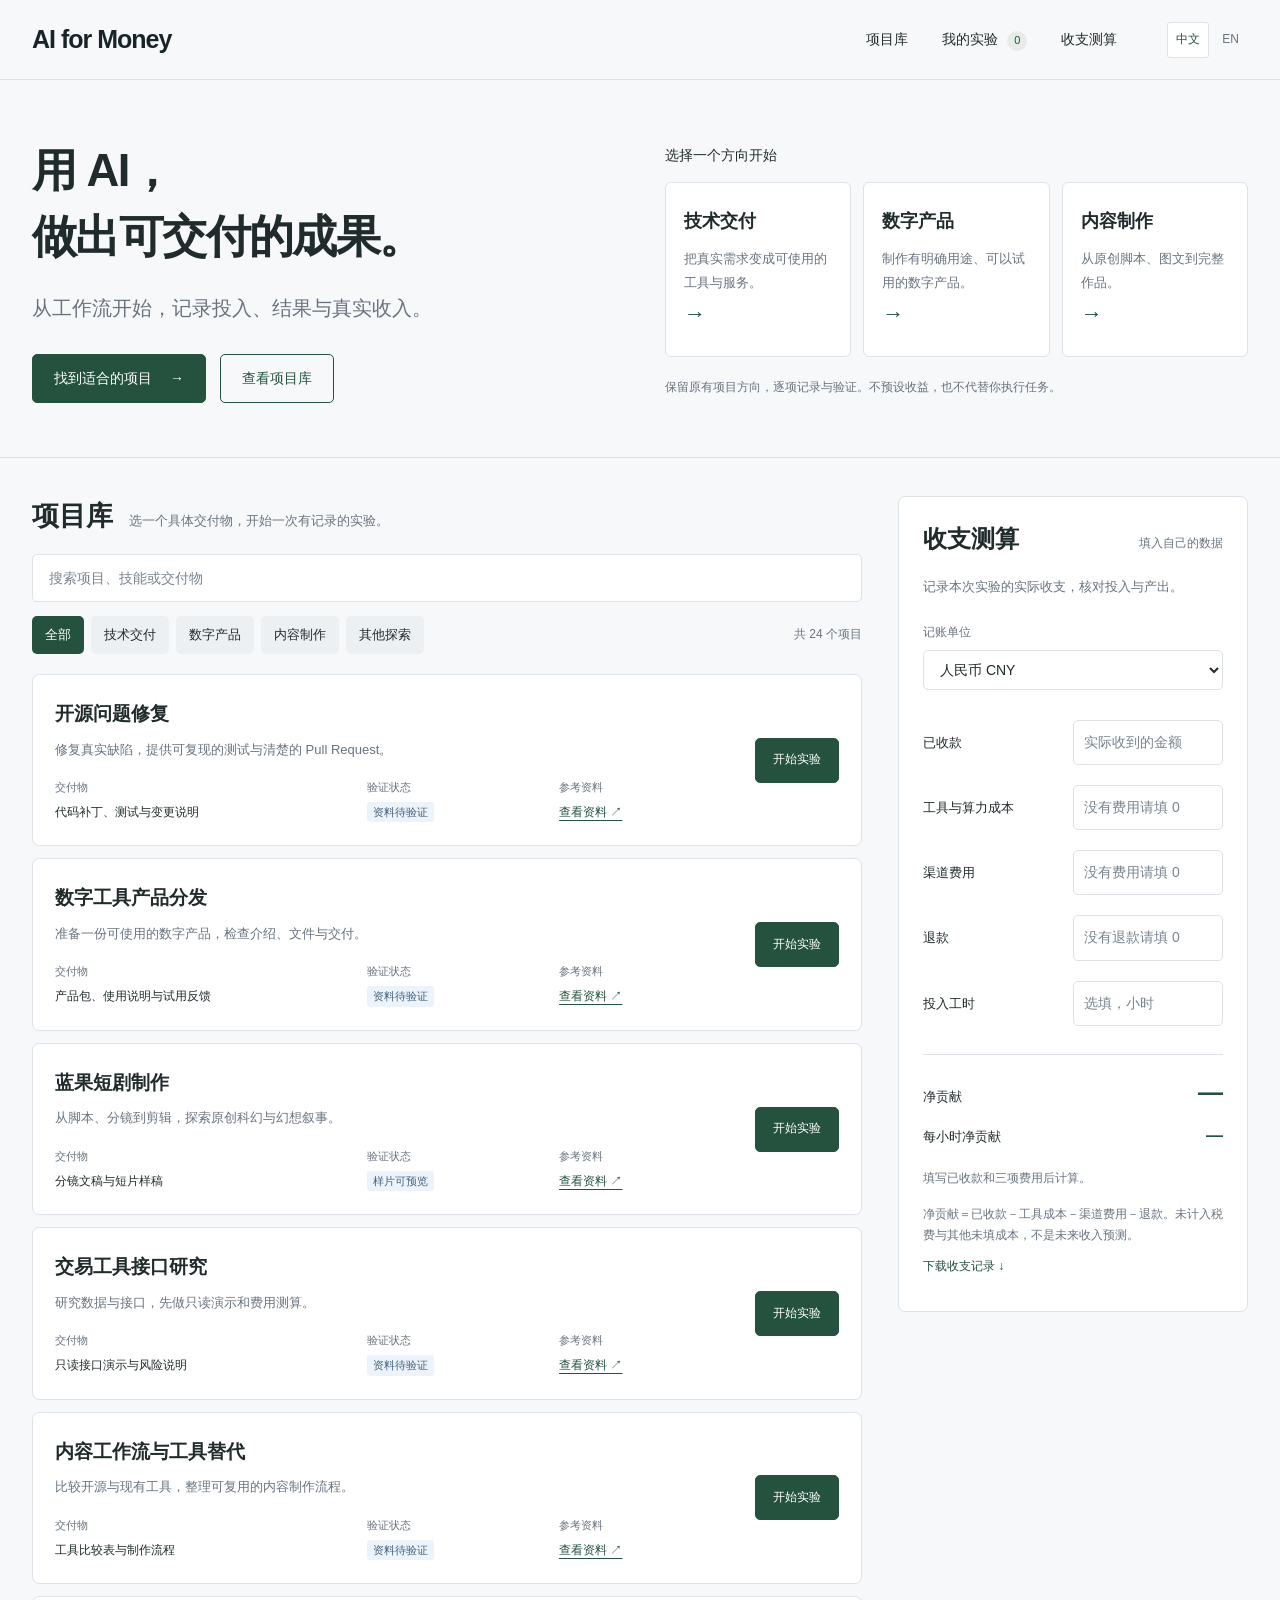
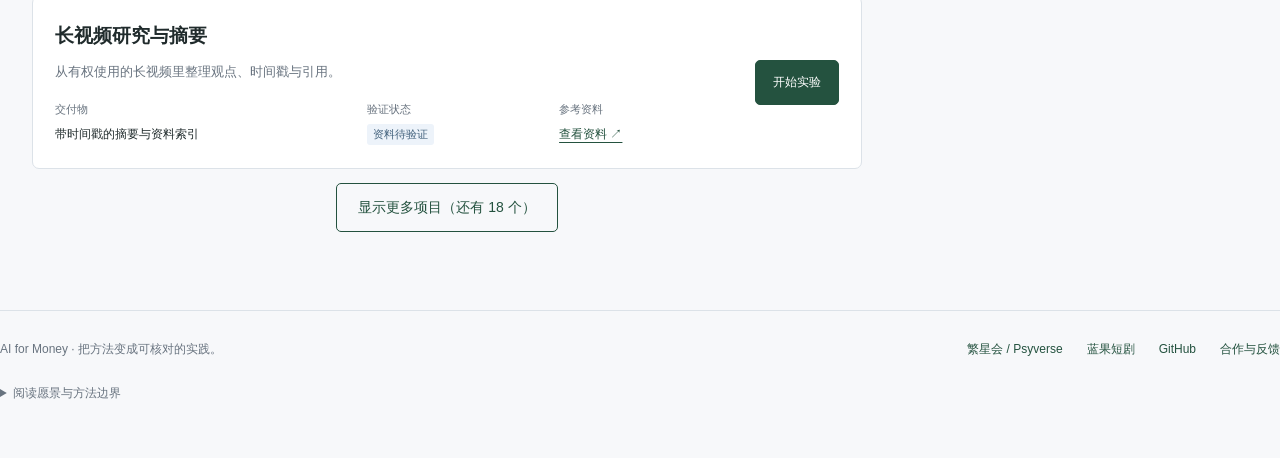
==== commit e6280c46: "Add Chinese and English project library, experiment records and cost exports" ====
--- a/index.html
+++ b/index.html
@@ -1 +1 @@
-<!doctype html><html lang="zh-CN"><head><meta charset="utf-8"><meta name="viewport" content="width=device-width,initial-scale=1"><title>AI for Money · 从工作流到真实交付</title><meta name="description" content="探索 AI 辅助的技术交付、数字产品与内容制作。筛选二十四个项目方向，记录自己的实验、投入、结果与真实收入。"><link rel="canonical" href="https://ai-for-money.psyverse.fun/"><meta name="theme-color" content="#f7f8fa"><meta property="og:title" content="AI for Money · 用 AI，做出可交付的成果。"><meta property="og:description" content="从工作流开始，记录投入、结果与真实收入。"><meta property="og:image" content="https://ai-for-money.psyverse.fun/og.png"><link rel="stylesheet" href="/workbench.css"><script src="/workbench.js" defer></script><script defer src="https://analytics-dashboard-two-blue.vercel.app/tracker.js"></script></head><body><a class="skip" href="#main">跳至正文</a><header class="header"><a class="brand" href="#top">AI for Money</a><nav aria-label="主导航"><a href="#library">项目库</a><button id="open-experiments" type="button">我的实验 <span id="experiment-count">0</span></button><a href="#calculator">收支测算</a></nav></header><main id="main"><section class="hero" id="top"><div><h1>用 AI，<br>做出可交付的成果。</h1><p>从工作流开始，记录投入、结果与真实收入。</p><div class="actions"><a class="button primary" href="#start">找到适合的项目 <span aria-hidden="true">→</span></a><a class="button" href="#library">查看项目库</a></div></div><div class="start" id="start"><h2>选择一个方向开始</h2><div class="start-grid"><button type="button" data-start="tech"><strong>技术交付</strong><span>把真实需求变成可使用的工具与服务。</span><span aria-hidden="true">→</span></button><button type="button" data-start="digital"><strong>数字产品</strong><span>制作有明确用途、可以试用的数字产品。</span><span aria-hidden="true">→</span></button><button type="button" data-start="content"><strong>内容制作</strong><span>从原创脚本、图文到完整作品。</span><span aria-hidden="true">→</span></button></div><p class="small muted">保留原有项目方向，逐项记录与验证。不预设收益，也不代替你执行任务。</p></div></section><div class="workspace"><section id="library" class="library"><div class="section-head"><h2>项目库</h2><p>选一个具体交付物，开始一次有记录的实验。</p></div><label class="search-label" for="search">搜索项目、技能或交付物</label><input type="search" id="search" placeholder="搜索项目、技能或交付物" autocomplete="off"><div class="filter-row"><div class="filters" role="group" aria-label="项目分类"><button type="button" data-filter="all" aria-pressed="true">全部</button><button type="button" data-filter="tech" aria-pressed="false">技术交付</button><button type="button" data-filter="digital" aria-pressed="false">数字产品</button><button type="button" data-filter="content" aria-pressed="false">内容制作</button><button type="button" data-filter="other" aria-pressed="false">其他探索</button></div><span id="result-count" class="small muted" role="status">正在加载资料…</span></div><div id="project-list"></div><noscript><p>启用 JavaScript 可筛选项目、管理实验与计算收支。<a href="/recipes.json">也可读取完整项目资料。</a></p></noscript></section><aside class="calculator" id="calculator" aria-labelledby="calculator-title"><div class="section-head"><h2 id="calculator-title">收支测算</h2><span class="small muted">填入自己的数据</span></div><p class="muted">记录本次实验的实际收支，核对投入与产出。</p><form id="cost-form"><label for="currency">记账单位</label><select id="currency" name="currency"><option value="CNY">人民币 CNY</option><option value="USD">美元 USD</option></select><div class="cost-fields"><label for="cost-received">已收款<input id="cost-received" name="received" type="number" min="0" max="1000000000000" step="0.01" inputmode="decimal" placeholder="实际收到的金额"></label><label for="cost-tools">工具与算力成本<input id="cost-tools" name="tools" type="number" min="0" max="1000000000000" step="0.01" inputmode="decimal" placeholder="没有费用请填 0"></label><label for="cost-fees">渠道费用<input id="cost-fees" name="fees" type="number" min="0" max="1000000000000" step="0.01" inputmode="decimal" placeholder="没有费用请填 0"></label><label for="cost-refunds">退款<input id="cost-refunds" name="refunds" type="number" min="0" max="1000000000000" step="0.01" inputmode="decimal" placeholder="没有退款请填 0"></label><label for="cost-hours">投入工时<input id="cost-hours" name="hours" type="number" min="0" max="1000000000000" step="0.1" inputmode="decimal" placeholder="选填，小时"></label></div><div class="cost-result" aria-live="polite"><div><span>净贡献</span><output id="net-result">—</output></div><div><span>每小时净贡献</span><output id="hourly-result">—</output></div><p id="cost-message" class="small muted">填写已收款和三项费用后计算。</p></div><p class="small muted formula">净贡献＝已收款－工具成本－渠道费用－退款。未计入税费与其他未填成本，不是未来收入预测。</p><button type="button" id="export-cost" class="text-button">下载收支记录 ↓</button></form></aside></div></main><footer><p>AI for Money · 把方法变成可核对的实践。</p><div><a href="https://psyverse.fun/">繁星会 / Psyverse</a><a href="https://bluefruit.psyverse.fun/">蓝果短剧</a><a href="https://github.com/gewenbo888/ai-for-money">GitHub</a><a href="mailto:gewenbo888@gmail.com">合作与反馈</a></div><details><summary>阅读愿景与方法边界</summary><p>我们关注 AI 如何帮助个人提高交付能力，并通过真实需求获得回报。项目库是研究与实验起点；资料状态、自己勾选的进度和实际收款是不同的记录。界面不会自动下单、交易、发送消息或启动赚钱任务。</p><a href="https://github.com/gewenbo888/ai-for-money/blob/main/MANIFESTO_8_BILLION.md">查看原始愿景文稿 ↗</a></details></footer><dialog id="project-dialog" aria-labelledby="project-title"><button type="button" class="dialog-close" aria-label="关闭项目详情">×</button><div id="project-detail"></div></dialog><dialog id="experiments-dialog" aria-labelledby="experiments-title"><button type="button" class="dialog-close" aria-label="关闭我的实验">×</button><h2 id="experiments-title">我的实验</h2><p class="muted small">保存在当前浏览器。勾选表示你自己的记录，不代表平台核验。</p><div id="experiment-list"></div><button type="button" class="button" id="export-experiments">下载实验记录 ↓</button></dialog><p class="toast" id="toast" role="status" hidden></p></body></html>+<!doctype html><html lang="zh-CN"><head><meta charset="utf-8"><meta name="viewport" content="width=device-width,initial-scale=1"><title>AI for Money · 从工作流到真实交付</title><meta name="description" content="探索 AI 辅助的技术交付、数字产品与内容制作。筛选二十四个项目方向，记录自己的实验、投入、结果与真实收入。"><link rel="canonical" href="https://ai-for-money.psyverse.fun/"><meta name="theme-color" content="#f7f8fa"><meta property="og:title" content="AI for Money · 用 AI，做出可交付的成果。"><meta property="og:description" content="从工作流开始，记录投入、结果与真实收入。"><meta property="og:image" content="https://ai-for-money.psyverse.fun/og.png"><link rel="stylesheet" href="/workbench.css"><script src="/i18n.js" defer></script><script src="/workbench.js" defer></script><script defer src="https://analytics-dashboard-two-blue.vercel.app/tracker.js"></script></head><body><a class="skip" href="#main">跳至正文</a><header class="header"><a class="brand" href="#top">AI for Money</a><nav aria-label="主导航"><a href="#library">项目库</a><button id="open-experiments" type="button">我的实验 <span id="experiment-count">0</span></button><a href="#calculator">收支测算</a></nav><div class="language-switch" role="group" aria-label="Language"><button type="button" data-language="zh" aria-pressed="true" lang="zh-CN">中文</button><button type="button" data-language="en" aria-pressed="false" lang="en">EN</button></div></header><main id="main"><section class="hero" id="top"><div><h1>用 AI，<br>做出可交付的成果。</h1><p>从工作流开始，记录投入、结果与真实收入。</p><div class="actions"><a class="button primary" href="#start">找到适合的项目 <span aria-hidden="true">→</span></a><a class="button" href="#library">查看项目库</a></div></div><div class="start" id="start"><h2>选择一个方向开始</h2><div class="start-grid"><button type="button" data-start="tech"><strong>技术交付</strong><span>把真实需求变成可使用的工具与服务。</span><span aria-hidden="true">→</span></button><button type="button" data-start="digital"><strong>数字产品</strong><span>制作有明确用途、可以试用的数字产品。</span><span aria-hidden="true">→</span></button><button type="button" data-start="content"><strong>内容制作</strong><span>从原创脚本、图文到完整作品。</span><span aria-hidden="true">→</span></button></div><p class="small muted">保留原有项目方向，逐项记录与验证。不预设收益，也不代替你执行任务。</p></div></section><div class="workspace"><section id="library" class="library"><div class="section-head"><h2>项目库</h2><p>选一个具体交付物，开始一次有记录的实验。</p></div><label class="search-label" for="search">搜索项目、技能或交付物</label><input type="search" id="search" placeholder="搜索项目、技能或交付物" autocomplete="off"><div class="filter-row"><div class="filters" role="group" aria-label="项目分类"><button type="button" data-filter="all" aria-pressed="true">全部</button><button type="button" data-filter="tech" aria-pressed="false">技术交付</button><button type="button" data-filter="digital" aria-pressed="false">数字产品</button><button type="button" data-filter="content" aria-pressed="false">内容制作</button><button type="button" data-filter="other" aria-pressed="false">其他探索</button></div><span id="result-count" class="small muted" role="status">正在加载资料…</span></div><div id="project-list"></div><noscript><p>启用 JavaScript 可筛选项目、管理实验与计算收支。<a href="/recipes.json">也可读取完整项目资料。</a></p></noscript></section><aside class="calculator" id="calculator" aria-labelledby="calculator-title"><div class="section-head"><h2 id="calculator-title">收支测算</h2><span class="small muted">填入自己的数据</span></div><p class="muted">记录本次实验的实际收支，核对投入与产出。</p><form id="cost-form"><label for="currency">记账单位</label><select id="currency" name="currency"><option value="CNY">人民币 CNY</option><option value="USD">美元 USD</option></select><div class="cost-fields"><label for="cost-received">已收款<input id="cost-received" name="received" type="number" min="0" max="1000000000000" step="0.01" inputmode="decimal" placeholder="实际收到的金额"></label><label for="cost-tools">工具与算力成本<input id="cost-tools" name="tools" type="number" min="0" max="1000000000000" step="0.01" inputmode="decimal" placeholder="没有费用请填 0"></label><label for="cost-fees">渠道费用<input id="cost-fees" name="fees" type="number" min="0" max="1000000000000" step="0.01" inputmode="decimal" placeholder="没有费用请填 0"></label><label for="cost-refunds">退款<input id="cost-refunds" name="refunds" type="number" min="0" max="1000000000000" step="0.01" inputmode="decimal" placeholder="没有退款请填 0"></label><label for="cost-hours">投入工时<input id="cost-hours" name="hours" type="number" min="0" max="1000000000000" step="0.1" inputmode="decimal" placeholder="选填，小时"></label></div><div class="cost-result" aria-live="polite"><div><span>净贡献</span><output id="net-result">—</output></div><div><span>每小时净贡献</span><output id="hourly-result">—</output></div><p id="cost-message" class="small muted">填写已收款和三项费用后计算。</p></div><p class="small muted formula">净贡献＝已收款－工具成本－渠道费用－退款。未计入税费与其他未填成本，不是未来收入预测。</p><button type="button" id="export-cost" class="text-button">下载收支记录 ↓</button></form></aside></div></main><footer><p>AI for Money · 把方法变成可核对的实践。</p><div><a href="https://psyverse.fun/">繁星会 / Psyverse</a><a href="https://bluefruit.psyverse.fun/">蓝果短剧</a><a href="https://github.com/gewenbo888/ai-for-money">GitHub</a><a href="mailto:gewenbo888@gmail.com">合作与反馈</a></div><details><summary>阅读愿景与方法边界</summary><p>我们关注 AI 如何帮助个人提高交付能力，并通过真实需求获得回报。项目库是研究与实验起点；资料状态、自己勾选的进度和实际收款是不同的记录。界面不会自动下单、交易、发送消息或启动赚钱任务。</p><a href="https://github.com/gewenbo888/ai-for-money/blob/main/MANIFESTO_8_BILLION.md">查看原始愿景文稿 ↗</a></details></footer><dialog id="project-dialog" aria-labelledby="project-title"><button type="button" class="dialog-close" aria-label="关闭项目详情">×</button><div id="project-detail"></div></dialog><dialog id="experiments-dialog" aria-labelledby="experiments-title"><button type="button" class="dialog-close" aria-label="关闭我的实验">×</button><h2 id="experiments-title">我的实验</h2><p class="muted small">保存在当前浏览器。勾选表示你自己的记录，不代表平台核验。</p><div id="experiment-list"></div><button type="button" class="button" id="export-experiments">下载实验记录 ↓</button></dialog><p class="toast" id="toast" role="status" hidden></p></body></html>
--- a/workbench.css
+++ b/workbench.css
@@ -6,3 +6,5 @@
 @media(prefers-reduced-motion:reduce){html{scroll-behavior:auto}}
 
 .hero .start>p{font-size:12px;line-height:1.8}
+
+.language-switch{display:flex;gap:4px;align-items:center;flex:none}.language-switch button{border:0;background:transparent;color:var(--muted);padding:7px 9px;min-height:36px;font-size:12px;white-space:nowrap;border-radius:3px}.language-switch button[aria-pressed=true]{color:var(--text,var(--green));background:var(--surface);box-shadow:inset 0 0 0 1px var(--line)}.header nav{margin-left:auto}html[lang=en] .hero-copy h1{font-family:Georgia,serif;font-size:clamp(48px,5vw,76px);line-height:1.2;letter-spacing:-.03em}html[lang=en] .hero h1{overflow-wrap:normal}html[lang=en] .pipeline h3{font-size:21px}html[lang=en] .screening-caption{flex-wrap:wrap}html[lang=en] .section-head h2{line-height:1.3}@media(max-width:1000px){.header{gap:16px}.header nav{gap:16px}}@media(max-width:760px){.header{position:relative}.language-switch{position:absolute;right:14px;top:16px}.header nav{margin-left:0}.header nav a{flex:none}html[lang=en] .header nav{gap:20px;font-size:11px;justify-content:flex-start}html[lang=en] .hero-copy h1{font-size:clamp(39px,10vw,62px)}html[lang=en] .hero h1{font-size:clamp(32px,8.1vw,42px)}html[lang=en] .start-grid strong{font-size:15px}html[lang=en] .filters button{padding-inline:10px;font-size:11px}html[lang=en] .cost-fields label{grid-template-columns:minmax(0,1fr) minmax(0,145px);font-size:12px}html[lang=en] .calculator .section-head{flex-wrap:wrap}html[lang=en] .brand span{display:none}}
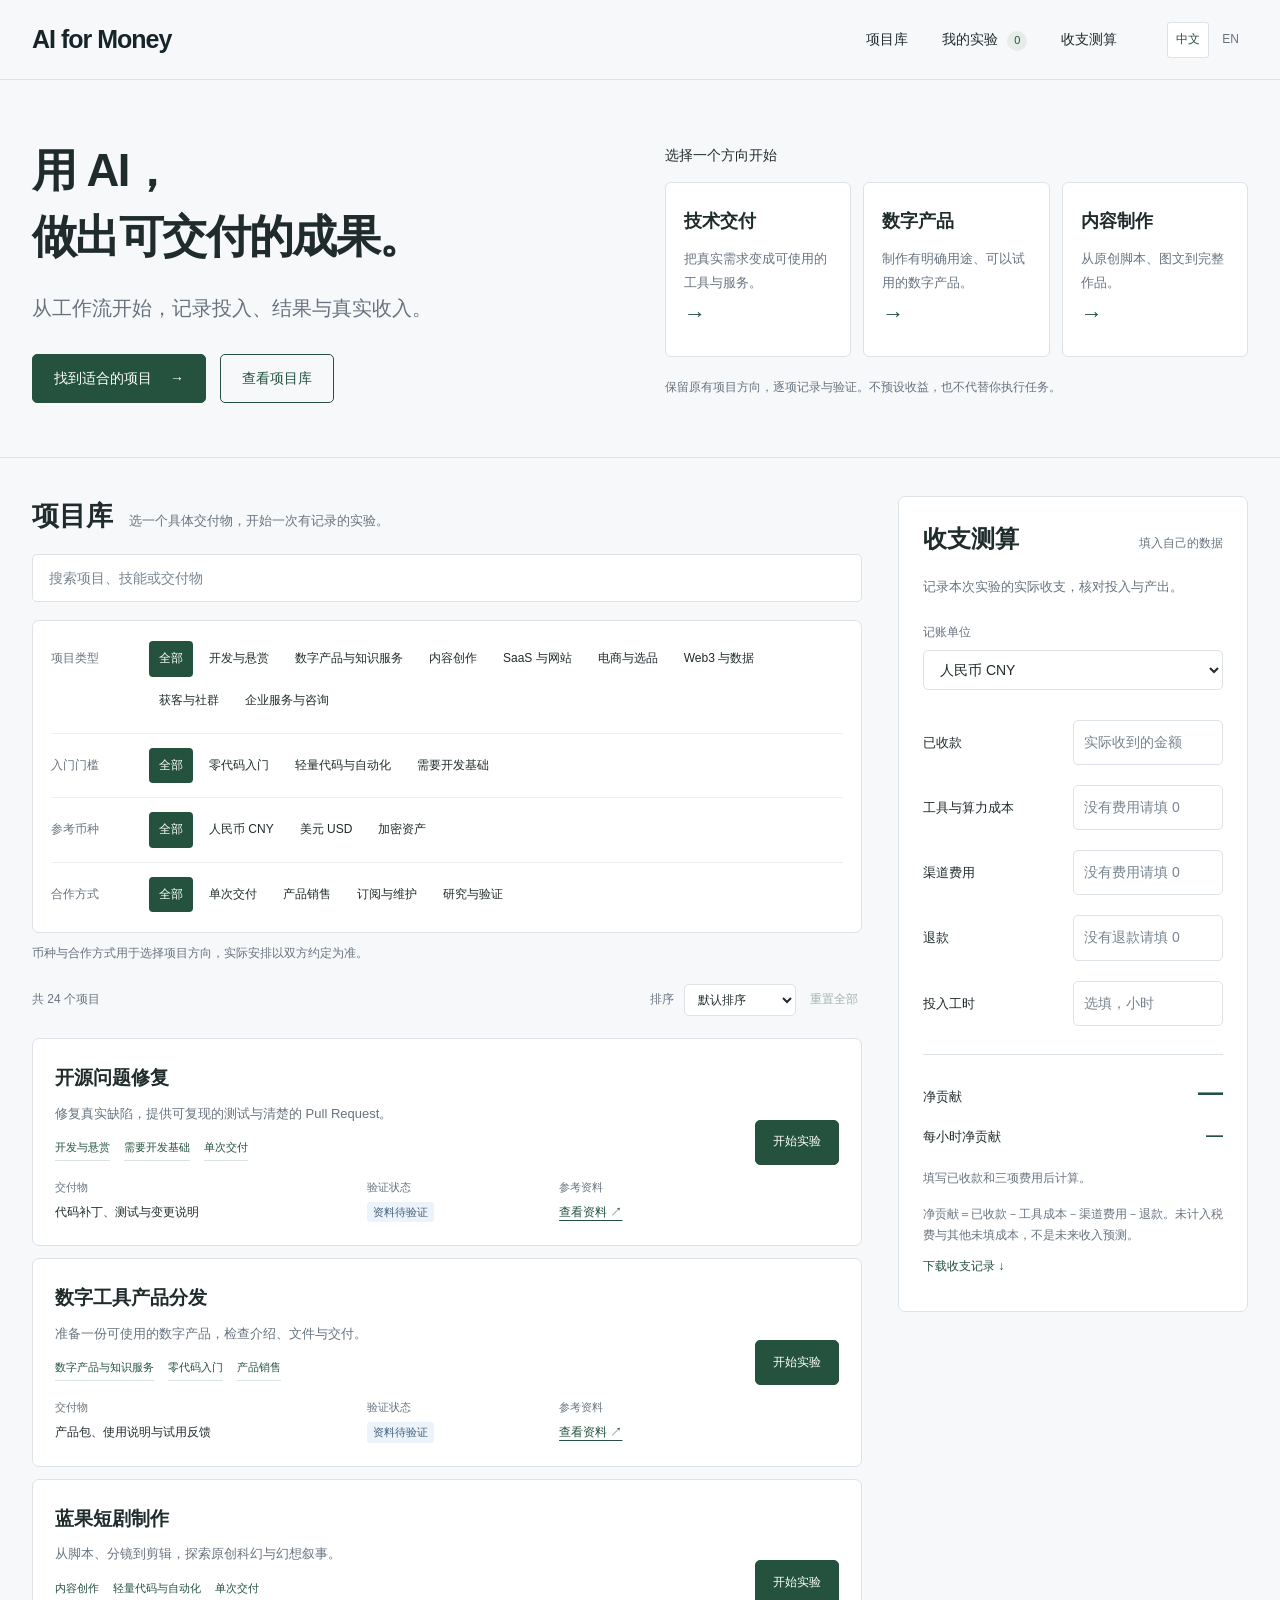
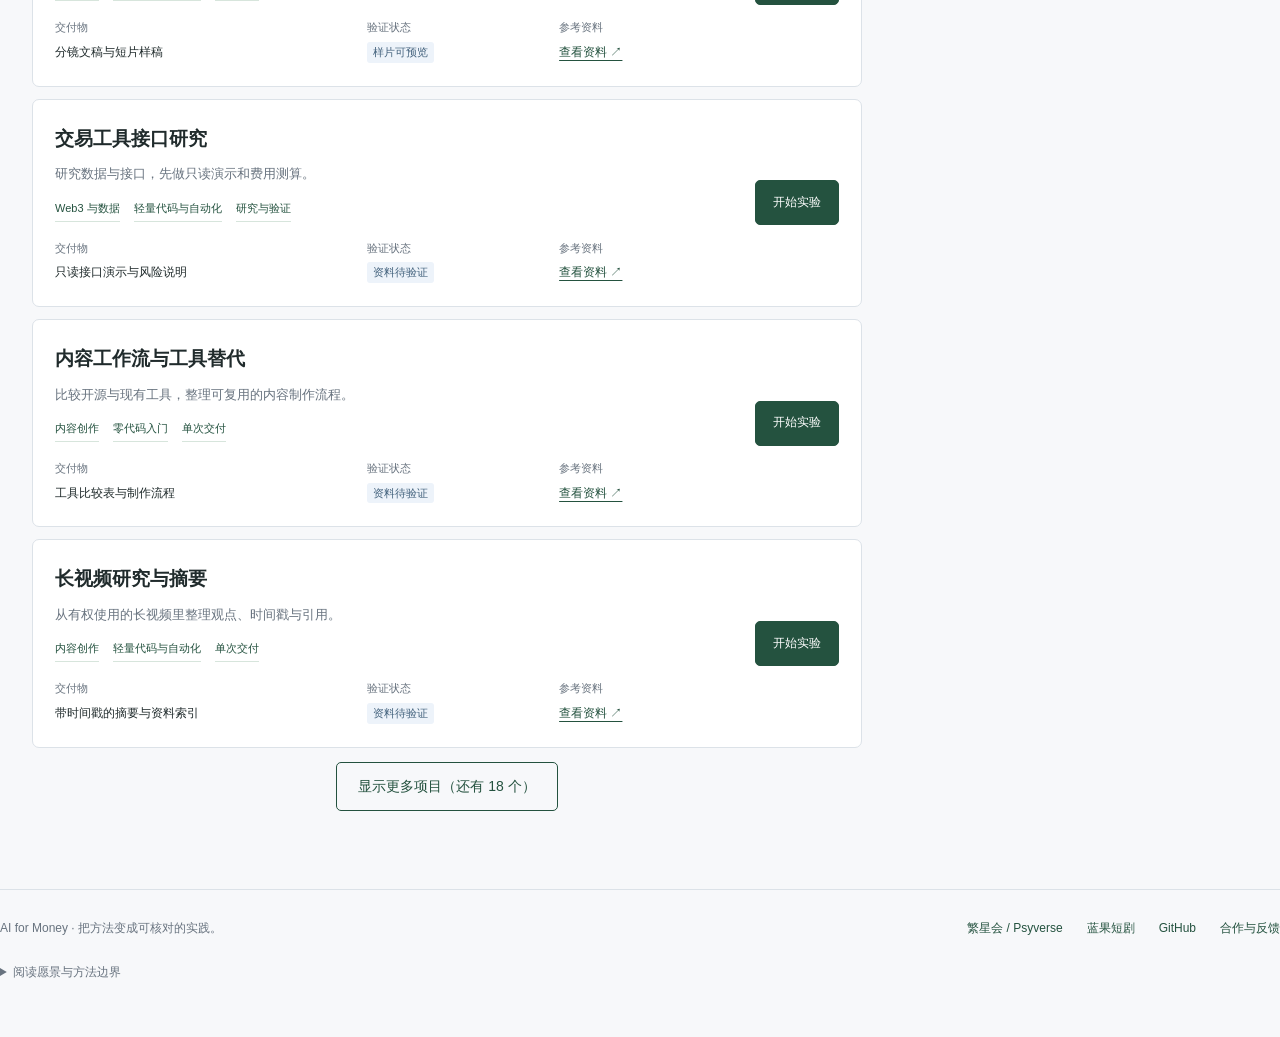
==== commit 6cafbbf5: "Restore multi-dimensional project filters with bilingual search and sorting" ====
--- a/index.html
+++ b/index.html
@@ -1 +1 @@
-<!doctype html><html lang="zh-CN"><head><meta charset="utf-8"><meta name="viewport" content="width=device-width,initial-scale=1"><title>AI for Money · 从工作流到真实交付</title><meta name="description" content="探索 AI 辅助的技术交付、数字产品与内容制作。筛选二十四个项目方向，记录自己的实验、投入、结果与真实收入。"><link rel="canonical" href="https://ai-for-money.psyverse.fun/"><meta name="theme-color" content="#f7f8fa"><meta property="og:title" content="AI for Money · 用 AI，做出可交付的成果。"><meta property="og:description" content="从工作流开始，记录投入、结果与真实收入。"><meta property="og:image" content="https://ai-for-money.psyverse.fun/og.png"><link rel="stylesheet" href="/workbench.css"><script src="/i18n.js" defer></script><script src="/workbench.js" defer></script><script defer src="https://analytics-dashboard-two-blue.vercel.app/tracker.js"></script></head><body><a class="skip" href="#main">跳至正文</a><header class="header"><a class="brand" href="#top">AI for Money</a><nav aria-label="主导航"><a href="#library">项目库</a><button id="open-experiments" type="button">我的实验 <span id="experiment-count">0</span></button><a href="#calculator">收支测算</a></nav><div class="language-switch" role="group" aria-label="Language"><button type="button" data-language="zh" aria-pressed="true" lang="zh-CN">中文</button><button type="button" data-language="en" aria-pressed="false" lang="en">EN</button></div></header><main id="main"><section class="hero" id="top"><div><h1>用 AI，<br>做出可交付的成果。</h1><p>从工作流开始，记录投入、结果与真实收入。</p><div class="actions"><a class="button primary" href="#start">找到适合的项目 <span aria-hidden="true">→</span></a><a class="button" href="#library">查看项目库</a></div></div><div class="start" id="start"><h2>选择一个方向开始</h2><div class="start-grid"><button type="button" data-start="tech"><strong>技术交付</strong><span>把真实需求变成可使用的工具与服务。</span><span aria-hidden="true">→</span></button><button type="button" data-start="digital"><strong>数字产品</strong><span>制作有明确用途、可以试用的数字产品。</span><span aria-hidden="true">→</span></button><button type="button" data-start="content"><strong>内容制作</strong><span>从原创脚本、图文到完整作品。</span><span aria-hidden="true">→</span></button></div><p class="small muted">保留原有项目方向，逐项记录与验证。不预设收益，也不代替你执行任务。</p></div></section><div class="workspace"><section id="library" class="library"><div class="section-head"><h2>项目库</h2><p>选一个具体交付物，开始一次有记录的实验。</p></div><label class="search-label" for="search">搜索项目、技能或交付物</label><input type="search" id="search" placeholder="搜索项目、技能或交付物" autocomplete="off"><div class="filter-row"><div class="filters" role="group" aria-label="项目分类"><button type="button" data-filter="all" aria-pressed="true">全部</button><button type="button" data-filter="tech" aria-pressed="false">技术交付</button><button type="button" data-filter="digital" aria-pressed="false">数字产品</button><button type="button" data-filter="content" aria-pressed="false">内容制作</button><button type="button" data-filter="other" aria-pressed="false">其他探索</button></div><span id="result-count" class="small muted" role="status">正在加载资料…</span></div><div id="project-list"></div><noscript><p>启用 JavaScript 可筛选项目、管理实验与计算收支。<a href="/recipes.json">也可读取完整项目资料。</a></p></noscript></section><aside class="calculator" id="calculator" aria-labelledby="calculator-title"><div class="section-head"><h2 id="calculator-title">收支测算</h2><span class="small muted">填入自己的数据</span></div><p class="muted">记录本次实验的实际收支，核对投入与产出。</p><form id="cost-form"><label for="currency">记账单位</label><select id="currency" name="currency"><option value="CNY">人民币 CNY</option><option value="USD">美元 USD</option></select><div class="cost-fields"><label for="cost-received">已收款<input id="cost-received" name="received" type="number" min="0" max="1000000000000" step="0.01" inputmode="decimal" placeholder="实际收到的金额"></label><label for="cost-tools">工具与算力成本<input id="cost-tools" name="tools" type="number" min="0" max="1000000000000" step="0.01" inputmode="decimal" placeholder="没有费用请填 0"></label><label for="cost-fees">渠道费用<input id="cost-fees" name="fees" type="number" min="0" max="1000000000000" step="0.01" inputmode="decimal" placeholder="没有费用请填 0"></label><label for="cost-refunds">退款<input id="cost-refunds" name="refunds" type="number" min="0" max="1000000000000" step="0.01" inputmode="decimal" placeholder="没有退款请填 0"></label><label for="cost-hours">投入工时<input id="cost-hours" name="hours" type="number" min="0" max="1000000000000" step="0.1" inputmode="decimal" placeholder="选填，小时"></label></div><div class="cost-result" aria-live="polite"><div><span>净贡献</span><output id="net-result">—</output></div><div><span>每小时净贡献</span><output id="hourly-result">—</output></div><p id="cost-message" class="small muted">填写已收款和三项费用后计算。</p></div><p class="small muted formula">净贡献＝已收款－工具成本－渠道费用－退款。未计入税费与其他未填成本，不是未来收入预测。</p><button type="button" id="export-cost" class="text-button">下载收支记录 ↓</button></form></aside></div></main><footer><p>AI for Money · 把方法变成可核对的实践。</p><div><a href="https://psyverse.fun/">繁星会 / Psyverse</a><a href="https://bluefruit.psyverse.fun/">蓝果短剧</a><a href="https://github.com/gewenbo888/ai-for-money">GitHub</a><a href="mailto:gewenbo888@gmail.com">合作与反馈</a></div><details><summary>阅读愿景与方法边界</summary><p>我们关注 AI 如何帮助个人提高交付能力，并通过真实需求获得回报。项目库是研究与实验起点；资料状态、自己勾选的进度和实际收款是不同的记录。界面不会自动下单、交易、发送消息或启动赚钱任务。</p><a href="https://github.com/gewenbo888/ai-for-money/blob/main/MANIFESTO_8_BILLION.md">查看原始愿景文稿 ↗</a></details></footer><dialog id="project-dialog" aria-labelledby="project-title"><button type="button" class="dialog-close" aria-label="关闭项目详情">×</button><div id="project-detail"></div></dialog><dialog id="experiments-dialog" aria-labelledby="experiments-title"><button type="button" class="dialog-close" aria-label="关闭我的实验">×</button><h2 id="experiments-title">我的实验</h2><p class="muted small">保存在当前浏览器。勾选表示你自己的记录，不代表平台核验。</p><div id="experiment-list"></div><button type="button" class="button" id="export-experiments">下载实验记录 ↓</button></dialog><p class="toast" id="toast" role="status" hidden></p></body></html>+<!doctype html><html lang="zh-CN"><head><meta charset="utf-8"><meta name="viewport" content="width=device-width,initial-scale=1"><title>AI for Money · 从工作流到真实交付</title><meta name="description" content="探索 AI 辅助的技术交付、数字产品与内容制作。筛选二十四个项目方向，记录自己的实验、投入、结果与真实收入。"><link rel="canonical" href="https://ai-for-money.psyverse.fun/"><meta name="theme-color" content="#f7f8fa"><meta property="og:title" content="AI for Money · 用 AI，做出可交付的成果。"><meta property="og:description" content="从工作流开始，记录投入、结果与真实收入。"><meta property="og:image" content="https://ai-for-money.psyverse.fun/og.png"><link rel="stylesheet" href="/workbench.css"><script src="/i18n.js" defer></script><script src="/workbench.js" defer></script><script defer src="https://analytics-dashboard-two-blue.vercel.app/tracker.js"></script></head><body><a class="skip" href="#main">跳至正文</a><header class="header"><a class="brand" href="#top">AI for Money</a><nav aria-label="主导航"><a href="#library">项目库</a><button id="open-experiments" type="button">我的实验 <span id="experiment-count">0</span></button><a href="#calculator">收支测算</a></nav><div class="language-switch" role="group" aria-label="Language"><button type="button" data-language="zh" aria-pressed="true" lang="zh-CN">中文</button><button type="button" data-language="en" aria-pressed="false" lang="en">EN</button></div></header><main id="main"><section class="hero" id="top"><div><h1>用 AI，<br>做出可交付的成果。</h1><p>从工作流开始，记录投入、结果与真实收入。</p><div class="actions"><a class="button primary" href="#start">找到适合的项目 <span aria-hidden="true">→</span></a><a class="button" href="#library">查看项目库</a></div></div><div class="start" id="start"><h2>选择一个方向开始</h2><div class="start-grid"><button type="button" data-start="tech"><strong>技术交付</strong><span>把真实需求变成可使用的工具与服务。</span><span aria-hidden="true">→</span></button><button type="button" data-start="digital"><strong>数字产品</strong><span>制作有明确用途、可以试用的数字产品。</span><span aria-hidden="true">→</span></button><button type="button" data-start="content"><strong>内容制作</strong><span>从原创脚本、图文到完整作品。</span><span aria-hidden="true">→</span></button></div><p class="small muted">保留原有项目方向，逐项记录与验证。不预设收益，也不代替你执行任务。</p></div></section><div class="workspace"><section id="library" class="library"><div class="section-head"><h2>项目库</h2><p>选一个具体交付物，开始一次有记录的实验。</p></div><label class="search-label" for="search">搜索项目、技能或交付物</label><input type="search" id="search" placeholder="搜索项目、技能或交付物" autocomplete="off"><div class="filter-matrix" aria-label="组合筛选"><div class="facet-row"><span class="facet-label">项目类型</span><div class="facet-options" role="group" aria-label="项目类型"><button type="button" data-dimension="type" data-value="all" aria-pressed="true">全部</button><button type="button" data-dimension="type" data-value="dev" aria-pressed="false">开发与悬赏</button><button type="button" data-dimension="type" data-value="vending" aria-pressed="false">数字产品与知识服务</button><button type="button" data-dimension="type" data-value="content" aria-pressed="false">内容创作</button><button type="button" data-dimension="type" data-value="saas" aria-pressed="false">SaaS 与网站</button><button type="button" data-dimension="type" data-value="ecommerce" aria-pressed="false">电商与选品</button><button type="button" data-dimension="type" data-value="web3" aria-pressed="false">Web3 与数据</button><button type="button" data-dimension="type" data-value="traffic" aria-pressed="false">获客与社群</button><button type="button" data-dimension="type" data-value="consulting" aria-pressed="false">企业服务与咨询</button></div></div><div class="facet-row"><span class="facet-label">入门门槛</span><div class="facet-options" role="group" aria-label="入门门槛"><button type="button" data-dimension="difficulty" data-value="all" aria-pressed="true">全部</button><button type="button" data-dimension="difficulty" data-value="no-code" aria-pressed="false">零代码入门</button><button type="button" data-dimension="difficulty" data-value="low-code" aria-pressed="false">轻量代码与自动化</button><button type="button" data-dimension="difficulty" data-value="hardcore" aria-pressed="false">需要开发基础</button></div></div><div class="facet-row"><span class="facet-label">参考币种</span><div class="facet-options" role="group" aria-label="参考币种"><button type="button" data-dimension="currency" data-value="all" aria-pressed="true">全部</button><button type="button" data-dimension="currency" data-value="cny" aria-pressed="false">人民币 CNY</button><button type="button" data-dimension="currency" data-value="usd" aria-pressed="false">美元 USD</button><button type="button" data-dimension="currency" data-value="crypto" aria-pressed="false">加密资产</button></div></div><div class="facet-row"><span class="facet-label">合作方式</span><div class="facet-options" role="group" aria-label="合作方式"><button type="button" data-dimension="model" data-value="all" aria-pressed="true">全部</button><button type="button" data-dimension="model" data-value="once" aria-pressed="false">单次交付</button><button type="button" data-dimension="model" data-value="product" aria-pressed="false">产品销售</button><button type="button" data-dimension="model" data-value="subscription" aria-pressed="false">订阅与维护</button><button type="button" data-dimension="model" data-value="research" aria-pressed="false">研究与验证</button></div></div></div><p class="small muted facet-note">币种与合作方式用于选择项目方向，实际安排以双方约定为准。</p><div id="active-filters" class="active-filters" aria-label="已选筛选条件"></div><div class="results-toolbar"><span id="result-count" class="small muted" role="status">正在加载资料…</span><div class="result-actions"><label for="project-sort">排序</label><select id="project-sort"><option value="default">默认排序</option><option value="difficulty">入门门槛优先</option><option value="name">名称排序</option></select><button type="button" class="text-button" id="reset-all-filters" disabled>重置全部</button></div></div><div id="project-list"></div><noscript><p>启用 JavaScript 可筛选项目、管理实验与计算收支。<a href="/recipes.json">也可读取完整项目资料。</a></p></noscript></section><aside class="calculator" id="calculator" aria-labelledby="calculator-title"><div class="section-head"><h2 id="calculator-title">收支测算</h2><span class="small muted">填入自己的数据</span></div><p class="muted">记录本次实验的实际收支，核对投入与产出。</p><form id="cost-form"><label for="currency">记账单位</label><select id="currency" name="currency"><option value="CNY">人民币 CNY</option><option value="USD">美元 USD</option></select><div class="cost-fields"><label for="cost-received">已收款<input id="cost-received" name="received" type="number" min="0" max="1000000000000" step="0.01" inputmode="decimal" placeholder="实际收到的金额"></label><label for="cost-tools">工具与算力成本<input id="cost-tools" name="tools" type="number" min="0" max="1000000000000" step="0.01" inputmode="decimal" placeholder="没有费用请填 0"></label><label for="cost-fees">渠道费用<input id="cost-fees" name="fees" type="number" min="0" max="1000000000000" step="0.01" inputmode="decimal" placeholder="没有费用请填 0"></label><label for="cost-refunds">退款<input id="cost-refunds" name="refunds" type="number" min="0" max="1000000000000" step="0.01" inputmode="decimal" placeholder="没有退款请填 0"></label><label for="cost-hours">投入工时<input id="cost-hours" name="hours" type="number" min="0" max="1000000000000" step="0.1" inputmode="decimal" placeholder="选填，小时"></label></div><div class="cost-result" aria-live="polite"><div><span>净贡献</span><output id="net-result">—</output></div><div><span>每小时净贡献</span><output id="hourly-result">—</output></div><p id="cost-message" class="small muted">填写已收款和三项费用后计算。</p></div><p class="small muted formula">净贡献＝已收款－工具成本－渠道费用－退款。未计入税费与其他未填成本，不是未来收入预测。</p><button type="button" id="export-cost" class="text-button">下载收支记录 ↓</button></form></aside></div></main><footer><p>AI for Money · 把方法变成可核对的实践。</p><div><a href="https://psyverse.fun/">繁星会 / Psyverse</a><a href="https://bluefruit.psyverse.fun/">蓝果短剧</a><a href="https://github.com/gewenbo888/ai-for-money">GitHub</a><a href="mailto:gewenbo888@gmail.com">合作与反馈</a></div><details><summary>阅读愿景与方法边界</summary><p>我们关注 AI 如何帮助个人提高交付能力，并通过真实需求获得回报。项目库是研究与实验起点；资料状态、自己勾选的进度和实际收款是不同的记录。界面不会自动下单、交易、发送消息或启动赚钱任务。</p><a href="https://github.com/gewenbo888/ai-for-money/blob/main/MANIFESTO_8_BILLION.md">查看原始愿景文稿 ↗</a></details></footer><dialog id="project-dialog" aria-labelledby="project-title"><button type="button" class="dialog-close" aria-label="关闭项目详情">×</button><div id="project-detail"></div></dialog><dialog id="experiments-dialog" aria-labelledby="experiments-title"><button type="button" class="dialog-close" aria-label="关闭我的实验">×</button><h2 id="experiments-title">我的实验</h2><p class="muted small">保存在当前浏览器。勾选表示你自己的记录，不代表平台核验。</p><div id="experiment-list"></div><button type="button" class="button" id="export-experiments">下载实验记录 ↓</button></dialog><p class="toast" id="toast" role="status" hidden></p></body></html>
--- a/workbench.css
+++ b/workbench.css
@@ -8,3 +8,14 @@
 .hero .start>p{font-size:12px;line-height:1.8}
 
 .language-switch{display:flex;gap:4px;align-items:center;flex:none}.language-switch button{border:0;background:transparent;color:var(--muted);padding:7px 9px;min-height:36px;font-size:12px;white-space:nowrap;border-radius:3px}.language-switch button[aria-pressed=true]{color:var(--text,var(--green));background:var(--surface);box-shadow:inset 0 0 0 1px var(--line)}.header nav{margin-left:auto}html[lang=en] .hero-copy h1{font-family:Georgia,serif;font-size:clamp(48px,5vw,76px);line-height:1.2;letter-spacing:-.03em}html[lang=en] .hero h1{overflow-wrap:normal}html[lang=en] .pipeline h3{font-size:21px}html[lang=en] .screening-caption{flex-wrap:wrap}html[lang=en] .section-head h2{line-height:1.3}@media(max-width:1000px){.header{gap:16px}.header nav{gap:16px}}@media(max-width:760px){.header{position:relative}.language-switch{position:absolute;right:14px;top:16px}.header nav{margin-left:0}.header nav a{flex:none}html[lang=en] .header nav{gap:20px;font-size:11px;justify-content:flex-start}html[lang=en] .hero-copy h1{font-size:clamp(39px,10vw,62px)}html[lang=en] .hero h1{font-size:clamp(32px,8.1vw,42px)}html[lang=en] .start-grid strong{font-size:15px}html[lang=en] .filters button{padding-inline:10px;font-size:11px}html[lang=en] .cost-fields label{grid-template-columns:minmax(0,1fr) minmax(0,145px);font-size:12px}html[lang=en] .calculator .section-head{flex-wrap:wrap}html[lang=en] .brand span{display:none}}
+
+/* Reserve space for the shared Psyverse bar only while it is visible. */
+html:has(>[id="ψ-bar"]:not(.ψ-hidden)) body{padding-top:32px}
+@media(max-width:640px){html:has(>[id="ψ-bar"]:not(.ψ-hidden)) body{padding-top:30px}}
+
+/* A late-loading shared bar must not anchor the page back over the header. */
+html{overflow-anchor:none}
+
+.filter-matrix{margin-top:18px;border:1px solid var(--line);border-radius:7px;background:var(--surface);padding:6px 18px}.facet-row{display:grid;grid-template-columns:84px minmax(0,1fr);gap:14px;padding:14px 0;border-bottom:1px solid #edf0f2;align-items:start}.facet-row:last-child{border:0}.facet-label{font-size:12px;color:var(--muted);padding-top:7px}.facet-options{display:flex;flex-wrap:wrap;gap:6px}.facet-options button{border:0;border-radius:4px;background:transparent;color:var(--ink);padding:7px 10px;font-size:12px;min-height:34px;text-align:left}.facet-options button:hover{background:#edf3ef}.facet-options button[aria-pressed=true]{background:var(--green);color:white}.facet-note{margin-top:10px}.active-filters{display:flex;flex-wrap:wrap;gap:8px;margin-top:16px}.filter-chip{display:flex;gap:6px;align-items:center;background:#e7efe9;border:1px solid #c9dbce;color:var(--green);padding:5px 10px;border-radius:4px;font-size:12px;min-height:32px}.filter-chip span:last-child{font-size:17px;margin-left:5px}.results-toolbar{display:flex;justify-content:space-between;align-items:center;gap:14px;flex-wrap:wrap;padding:15px 0 18px}.result-actions{display:flex;align-items:center;gap:10px}.result-actions label{font-size:12px;color:var(--muted)}.result-actions select{font-size:12px;padding:7px 9px;max-width:190px}.result-actions button{font-size:12px;padding:5px 4px}.result-actions button:disabled{opacity:.4;cursor:default}.project-tags{display:flex;gap:6px 14px;flex-wrap:wrap;margin-top:13px;font-size:11px;color:var(--green)}.project-tags span{border-bottom:1px solid #d7e5dc;padding-bottom:2px}
+@media(max-width:760px){.filter-matrix{padding:3px 14px}.facet-row{grid-template-columns:1fr;gap:5px;padding:12px 0}.facet-label{padding-top:0;font-size:11px}.facet-options{gap:5px}.facet-options button{padding:7px 9px;font-size:12px}.results-toolbar{gap:10px}.result-actions{gap:8px;flex-wrap:wrap}.result-actions select{max-width:175px}.filter-chip{font-size:11px}html[lang=en] .facet-options button{font-size:11px}html[lang=en] .result-actions select{max-width:172px}}
+.filter-chip{max-width:100%;text-align:left}.filter-chip span{min-width:0;overflow-wrap:anywhere}.filter-chip span:first-child,.filter-chip span:last-child{flex:none}
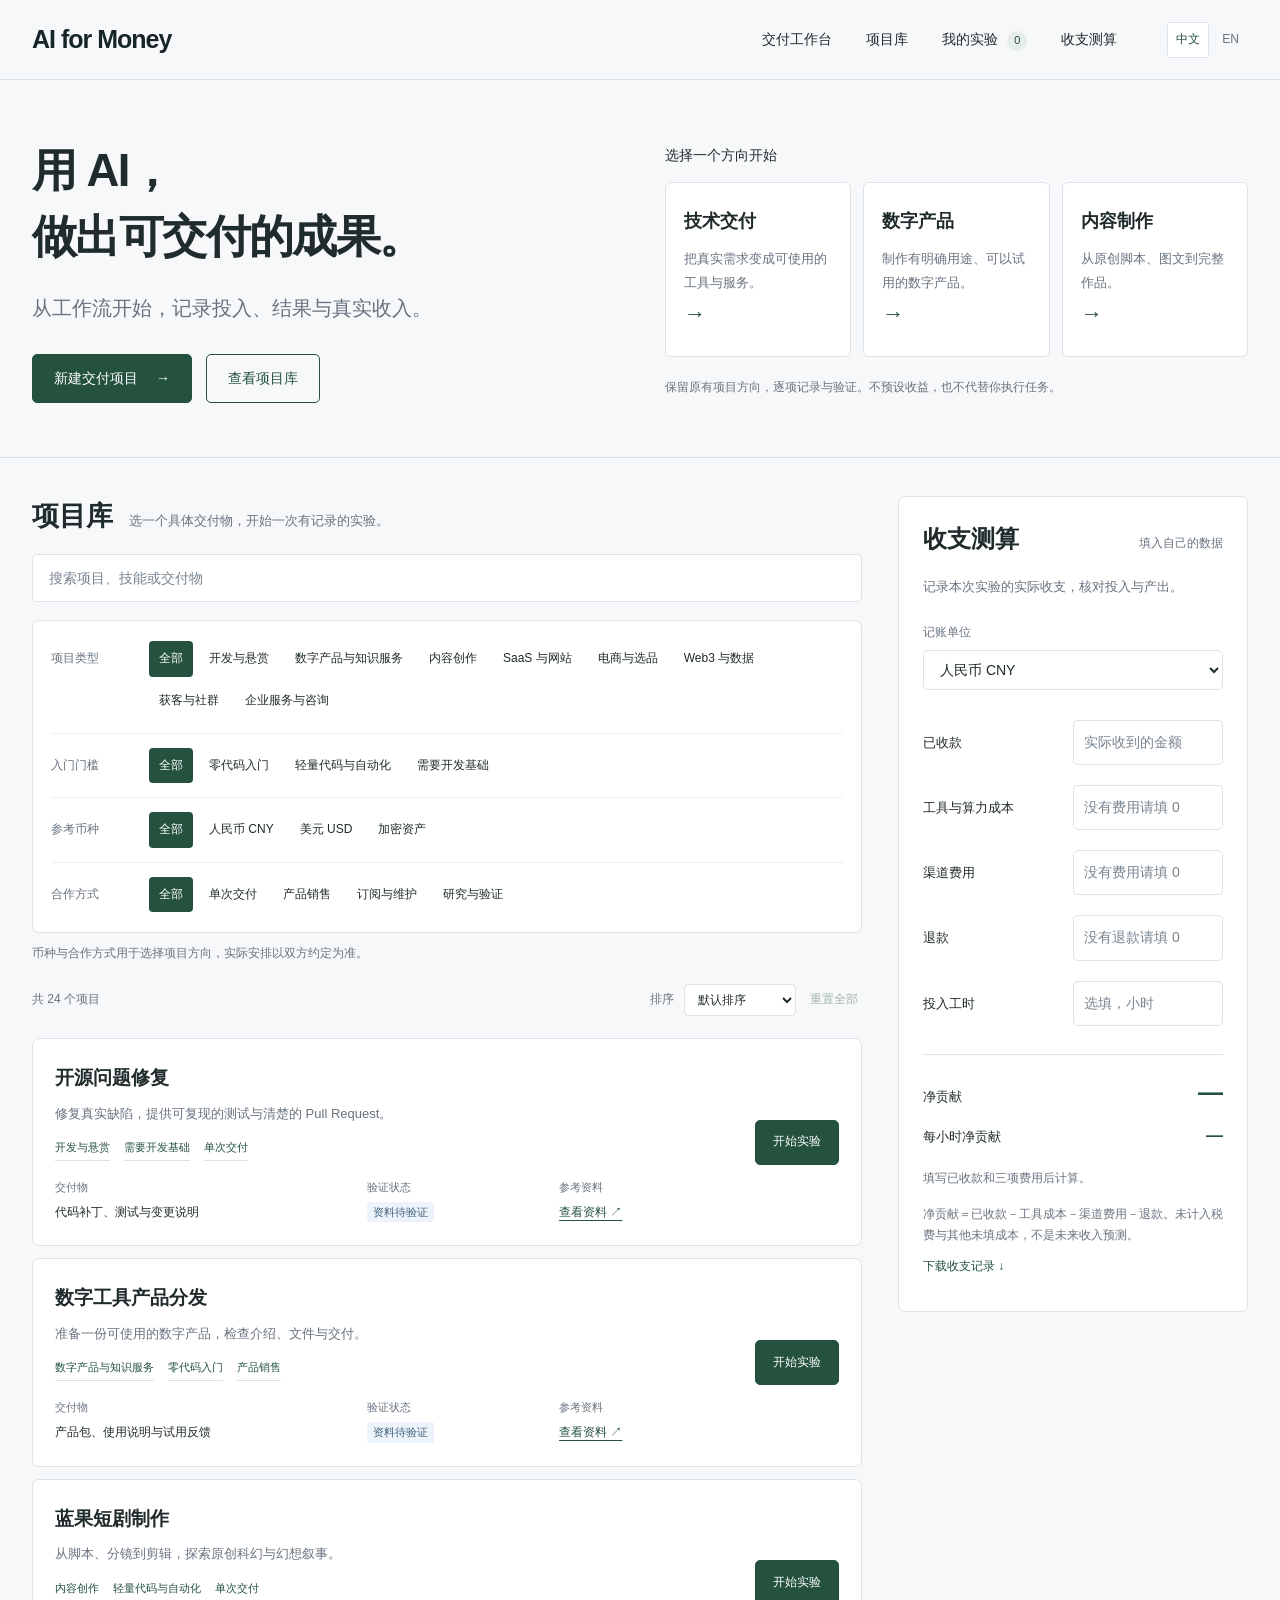
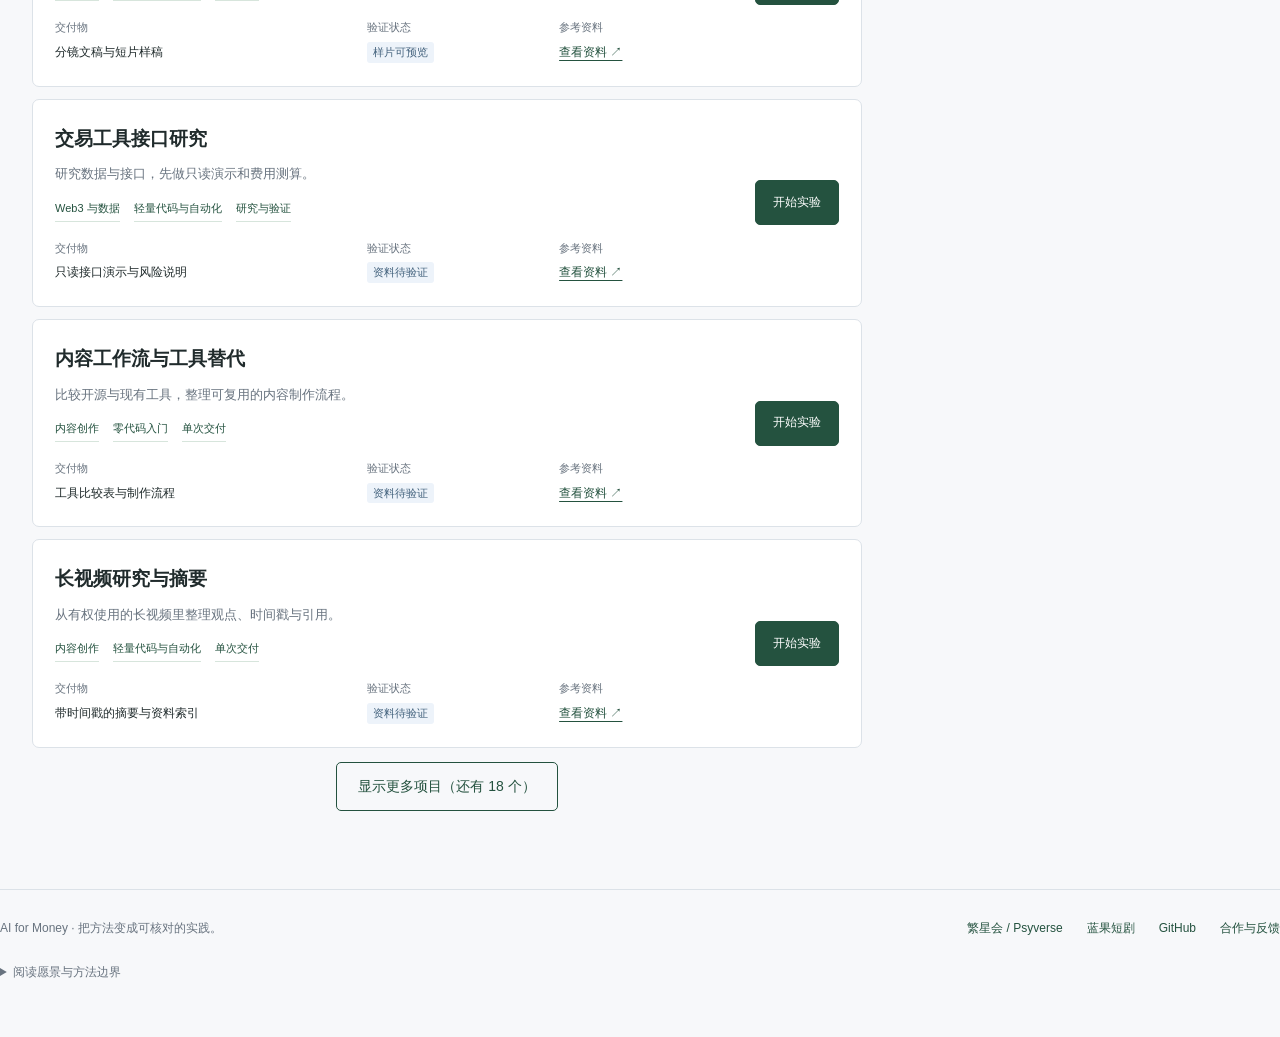
==== commit 9db04b65: "Add delivery projects with tasks, acceptance, outputs and BlueFruit handoff" ====
--- a/index.html
+++ b/index.html
@@ -1 +1 @@
-<!doctype html><html lang="zh-CN"><head><meta charset="utf-8"><meta name="viewport" content="width=device-width,initial-scale=1"><title>AI for Money · 从工作流到真实交付</title><meta name="description" content="探索 AI 辅助的技术交付、数字产品与内容制作。筛选二十四个项目方向，记录自己的实验、投入、结果与真实收入。"><link rel="canonical" href="https://ai-for-money.psyverse.fun/"><meta name="theme-color" content="#f7f8fa"><meta property="og:title" content="AI for Money · 用 AI，做出可交付的成果。"><meta property="og:description" content="从工作流开始，记录投入、结果与真实收入。"><meta property="og:image" content="https://ai-for-money.psyverse.fun/og.png"><link rel="stylesheet" href="/workbench.css"><script src="/i18n.js" defer></script><script src="/workbench.js" defer></script><script defer src="https://analytics-dashboard-two-blue.vercel.app/tracker.js"></script></head><body><a class="skip" href="#main">跳至正文</a><header class="header"><a class="brand" href="#top">AI for Money</a><nav aria-label="主导航"><a href="#library">项目库</a><button id="open-experiments" type="button">我的实验 <span id="experiment-count">0</span></button><a href="#calculator">收支测算</a></nav><div class="language-switch" role="group" aria-label="Language"><button type="button" data-language="zh" aria-pressed="true" lang="zh-CN">中文</button><button type="button" data-language="en" aria-pressed="false" lang="en">EN</button></div></header><main id="main"><section class="hero" id="top"><div><h1>用 AI，<br>做出可交付的成果。</h1><p>从工作流开始，记录投入、结果与真实收入。</p><div class="actions"><a class="button primary" href="#start">找到适合的项目 <span aria-hidden="true">→</span></a><a class="button" href="#library">查看项目库</a></div></div><div class="start" id="start"><h2>选择一个方向开始</h2><div class="start-grid"><button type="button" data-start="tech"><strong>技术交付</strong><span>把真实需求变成可使用的工具与服务。</span><span aria-hidden="true">→</span></button><button type="button" data-start="digital"><strong>数字产品</strong><span>制作有明确用途、可以试用的数字产品。</span><span aria-hidden="true">→</span></button><button type="button" data-start="content"><strong>内容制作</strong><span>从原创脚本、图文到完整作品。</span><span aria-hidden="true">→</span></button></div><p class="small muted">保留原有项目方向，逐项记录与验证。不预设收益，也不代替你执行任务。</p></div></section><div class="workspace"><section id="library" class="library"><div class="section-head"><h2>项目库</h2><p>选一个具体交付物，开始一次有记录的实验。</p></div><label class="search-label" for="search">搜索项目、技能或交付物</label><input type="search" id="search" placeholder="搜索项目、技能或交付物" autocomplete="off"><div class="filter-matrix" aria-label="组合筛选"><div class="facet-row"><span class="facet-label">项目类型</span><div class="facet-options" role="group" aria-label="项目类型"><button type="button" data-dimension="type" data-value="all" aria-pressed="true">全部</button><button type="button" data-dimension="type" data-value="dev" aria-pressed="false">开发与悬赏</button><button type="button" data-dimension="type" data-value="vending" aria-pressed="false">数字产品与知识服务</button><button type="button" data-dimension="type" data-value="content" aria-pressed="false">内容创作</button><button type="button" data-dimension="type" data-value="saas" aria-pressed="false">SaaS 与网站</button><button type="button" data-dimension="type" data-value="ecommerce" aria-pressed="false">电商与选品</button><button type="button" data-dimension="type" data-value="web3" aria-pressed="false">Web3 与数据</button><button type="button" data-dimension="type" data-value="traffic" aria-pressed="false">获客与社群</button><button type="button" data-dimension="type" data-value="consulting" aria-pressed="false">企业服务与咨询</button></div></div><div class="facet-row"><span class="facet-label">入门门槛</span><div class="facet-options" role="group" aria-label="入门门槛"><button type="button" data-dimension="difficulty" data-value="all" aria-pressed="true">全部</button><button type="button" data-dimension="difficulty" data-value="no-code" aria-pressed="false">零代码入门</button><button type="button" data-dimension="difficulty" data-value="low-code" aria-pressed="false">轻量代码与自动化</button><button type="button" data-dimension="difficulty" data-value="hardcore" aria-pressed="false">需要开发基础</button></div></div><div class="facet-row"><span class="facet-label">参考币种</span><div class="facet-options" role="group" aria-label="参考币种"><button type="button" data-dimension="currency" data-value="all" aria-pressed="true">全部</button><button type="button" data-dimension="currency" data-value="cny" aria-pressed="false">人民币 CNY</button><button type="button" data-dimension="currency" data-value="usd" aria-pressed="false">美元 USD</button><button type="button" data-dimension="currency" data-value="crypto" aria-pressed="false">加密资产</button></div></div><div class="facet-row"><span class="facet-label">合作方式</span><div class="facet-options" role="group" aria-label="合作方式"><button type="button" data-dimension="model" data-value="all" aria-pressed="true">全部</button><button type="button" data-dimension="model" data-value="once" aria-pressed="false">单次交付</button><button type="button" data-dimension="model" data-value="product" aria-pressed="false">产品销售</button><button type="button" data-dimension="model" data-value="subscription" aria-pressed="false">订阅与维护</button><button type="button" data-dimension="model" data-value="research" aria-pressed="false">研究与验证</button></div></div></div><p class="small muted facet-note">币种与合作方式用于选择项目方向，实际安排以双方约定为准。</p><div id="active-filters" class="active-filters" aria-label="已选筛选条件"></div><div class="results-toolbar"><span id="result-count" class="small muted" role="status">正在加载资料…</span><div class="result-actions"><label for="project-sort">排序</label><select id="project-sort"><option value="default">默认排序</option><option value="difficulty">入门门槛优先</option><option value="name">名称排序</option></select><button type="button" class="text-button" id="reset-all-filters" disabled>重置全部</button></div></div><div id="project-list"></div><noscript><p>启用 JavaScript 可筛选项目、管理实验与计算收支。<a href="/recipes.json">也可读取完整项目资料。</a></p></noscript></section><aside class="calculator" id="calculator" aria-labelledby="calculator-title"><div class="section-head"><h2 id="calculator-title">收支测算</h2><span class="small muted">填入自己的数据</span></div><p class="muted">记录本次实验的实际收支，核对投入与产出。</p><form id="cost-form"><label for="currency">记账单位</label><select id="currency" name="currency"><option value="CNY">人民币 CNY</option><option value="USD">美元 USD</option></select><div class="cost-fields"><label for="cost-received">已收款<input id="cost-received" name="received" type="number" min="0" max="1000000000000" step="0.01" inputmode="decimal" placeholder="实际收到的金额"></label><label for="cost-tools">工具与算力成本<input id="cost-tools" name="tools" type="number" min="0" max="1000000000000" step="0.01" inputmode="decimal" placeholder="没有费用请填 0"></label><label for="cost-fees">渠道费用<input id="cost-fees" name="fees" type="number" min="0" max="1000000000000" step="0.01" inputmode="decimal" placeholder="没有费用请填 0"></label><label for="cost-refunds">退款<input id="cost-refunds" name="refunds" type="number" min="0" max="1000000000000" step="0.01" inputmode="decimal" placeholder="没有退款请填 0"></label><label for="cost-hours">投入工时<input id="cost-hours" name="hours" type="number" min="0" max="1000000000000" step="0.1" inputmode="decimal" placeholder="选填，小时"></label></div><div class="cost-result" aria-live="polite"><div><span>净贡献</span><output id="net-result">—</output></div><div><span>每小时净贡献</span><output id="hourly-result">—</output></div><p id="cost-message" class="small muted">填写已收款和三项费用后计算。</p></div><p class="small muted formula">净贡献＝已收款－工具成本－渠道费用－退款。未计入税费与其他未填成本，不是未来收入预测。</p><button type="button" id="export-cost" class="text-button">下载收支记录 ↓</button></form></aside></div></main><footer><p>AI for Money · 把方法变成可核对的实践。</p><div><a href="https://psyverse.fun/">繁星会 / Psyverse</a><a href="https://bluefruit.psyverse.fun/">蓝果短剧</a><a href="https://github.com/gewenbo888/ai-for-money">GitHub</a><a href="mailto:gewenbo888@gmail.com">合作与反馈</a></div><details><summary>阅读愿景与方法边界</summary><p>我们关注 AI 如何帮助个人提高交付能力，并通过真实需求获得回报。项目库是研究与实验起点；资料状态、自己勾选的进度和实际收款是不同的记录。界面不会自动下单、交易、发送消息或启动赚钱任务。</p><a href="https://github.com/gewenbo888/ai-for-money/blob/main/MANIFESTO_8_BILLION.md">查看原始愿景文稿 ↗</a></details></footer><dialog id="project-dialog" aria-labelledby="project-title"><button type="button" class="dialog-close" aria-label="关闭项目详情">×</button><div id="project-detail"></div></dialog><dialog id="experiments-dialog" aria-labelledby="experiments-title"><button type="button" class="dialog-close" aria-label="关闭我的实验">×</button><h2 id="experiments-title">我的实验</h2><p class="muted small">保存在当前浏览器。勾选表示你自己的记录，不代表平台核验。</p><div id="experiment-list"></div><button type="button" class="button" id="export-experiments">下载实验记录 ↓</button></dialog><p class="toast" id="toast" role="status" hidden></p></body></html>+<!doctype html><html lang="zh-CN"><head><meta charset="utf-8"><meta name="viewport" content="width=device-width,initial-scale=1"><title>AI for Money · 从工作流到真实交付</title><meta name="description" content="探索 AI 辅助的技术交付、数字产品与内容制作。筛选二十四个项目方向，记录自己的实验、投入、结果与真实收入。"><link rel="canonical" href="https://ai-for-money.psyverse.fun/"><meta name="theme-color" content="#f7f8fa"><meta property="og:title" content="AI for Money · 用 AI，做出可交付的成果。"><meta property="og:description" content="从工作流开始，记录投入、结果与真实收入。"><meta property="og:image" content="https://ai-for-money.psyverse.fun/og.png"><link rel="stylesheet" href="/workbench.css"><script src="/i18n.js" defer></script><script src="/workbench.js" defer></script><script defer src="https://analytics-dashboard-two-blue.vercel.app/tracker.js"></script></head><body><a class="skip" href="#main">跳至正文</a><header class="header"><a class="brand" href="#top">AI for Money</a><nav aria-label="主导航"><a href="/projects.html">交付工作台</a><a href="#library">项目库</a><button id="open-experiments" type="button">我的实验 <span id="experiment-count">0</span></button><a href="#calculator">收支测算</a></nav><div class="language-switch" role="group" aria-label="Language"><button type="button" data-language="zh" aria-pressed="true" lang="zh-CN">中文</button><button type="button" data-language="en" aria-pressed="false" lang="en">EN</button></div></header><main id="main"><section class="hero" id="top"><div><h1>用 AI，<br>做出可交付的成果。</h1><p>从工作流开始，记录投入、结果与真实收入。</p><div class="actions"><a class="button primary" href="/projects.html">新建交付项目 <span aria-hidden="true">→</span></a><a class="button" href="#library">查看项目库</a></div></div><div class="start" id="start"><h2>选择一个方向开始</h2><div class="start-grid"><button type="button" data-start="tech"><strong>技术交付</strong><span>把真实需求变成可使用的工具与服务。</span><span aria-hidden="true">→</span></button><button type="button" data-start="digital"><strong>数字产品</strong><span>制作有明确用途、可以试用的数字产品。</span><span aria-hidden="true">→</span></button><button type="button" data-start="content"><strong>内容制作</strong><span>从原创脚本、图文到完整作品。</span><span aria-hidden="true">→</span></button></div><p class="small muted">保留原有项目方向，逐项记录与验证。不预设收益，也不代替你执行任务。</p></div></section><div class="workspace"><section id="library" class="library"><div class="section-head"><h2>项目库</h2><p>选一个具体交付物，开始一次有记录的实验。</p></div><label class="search-label" for="search">搜索项目、技能或交付物</label><input type="search" id="search" placeholder="搜索项目、技能或交付物" autocomplete="off"><div class="filter-matrix" aria-label="组合筛选"><div class="facet-row"><span class="facet-label">项目类型</span><div class="facet-options" role="group" aria-label="项目类型"><button type="button" data-dimension="type" data-value="all" aria-pressed="true">全部</button><button type="button" data-dimension="type" data-value="dev" aria-pressed="false">开发与悬赏</button><button type="button" data-dimension="type" data-value="vending" aria-pressed="false">数字产品与知识服务</button><button type="button" data-dimension="type" data-value="content" aria-pressed="false">内容创作</button><button type="button" data-dimension="type" data-value="saas" aria-pressed="false">SaaS 与网站</button><button type="button" data-dimension="type" data-value="ecommerce" aria-pressed="false">电商与选品</button><button type="button" data-dimension="type" data-value="web3" aria-pressed="false">Web3 与数据</button><button type="button" data-dimension="type" data-value="traffic" aria-pressed="false">获客与社群</button><button type="button" data-dimension="type" data-value="consulting" aria-pressed="false">企业服务与咨询</button></div></div><div class="facet-row"><span class="facet-label">入门门槛</span><div class="facet-options" role="group" aria-label="入门门槛"><button type="button" data-dimension="difficulty" data-value="all" aria-pressed="true">全部</button><button type="button" data-dimension="difficulty" data-value="no-code" aria-pressed="false">零代码入门</button><button type="button" data-dimension="difficulty" data-value="low-code" aria-pressed="false">轻量代码与自动化</button><button type="button" data-dimension="difficulty" data-value="hardcore" aria-pressed="false">需要开发基础</button></div></div><div class="facet-row"><span class="facet-label">参考币种</span><div class="facet-options" role="group" aria-label="参考币种"><button type="button" data-dimension="currency" data-value="all" aria-pressed="true">全部</button><button type="button" data-dimension="currency" data-value="cny" aria-pressed="false">人民币 CNY</button><button type="button" data-dimension="currency" data-value="usd" aria-pressed="false">美元 USD</button><button type="button" data-dimension="currency" data-value="crypto" aria-pressed="false">加密资产</button></div></div><div class="facet-row"><span class="facet-label">合作方式</span><div class="facet-options" role="group" aria-label="合作方式"><button type="button" data-dimension="model" data-value="all" aria-pressed="true">全部</button><button type="button" data-dimension="model" data-value="once" aria-pressed="false">单次交付</button><button type="button" data-dimension="model" data-value="product" aria-pressed="false">产品销售</button><button type="button" data-dimension="model" data-value="subscription" aria-pressed="false">订阅与维护</button><button type="button" data-dimension="model" data-value="research" aria-pressed="false">研究与验证</button></div></div></div><p class="small muted facet-note">币种与合作方式用于选择项目方向，实际安排以双方约定为准。</p><div id="active-filters" class="active-filters" aria-label="已选筛选条件"></div><div class="results-toolbar"><span id="result-count" class="small muted" role="status">正在加载资料…</span><div class="result-actions"><label for="project-sort">排序</label><select id="project-sort"><option value="default">默认排序</option><option value="difficulty">入门门槛优先</option><option value="name">名称排序</option></select><button type="button" class="text-button" id="reset-all-filters" disabled>重置全部</button></div></div><div id="project-list"></div><noscript><p>启用 JavaScript 可筛选项目、管理实验与计算收支。<a href="/recipes.json">也可读取完整项目资料。</a></p></noscript></section><aside class="calculator" id="calculator" aria-labelledby="calculator-title"><div class="section-head"><h2 id="calculator-title">收支测算</h2><span class="small muted">填入自己的数据</span></div><p class="muted">记录本次实验的实际收支，核对投入与产出。</p><form id="cost-form"><label for="currency">记账单位</label><select id="currency" name="currency"><option value="CNY">人民币 CNY</option><option value="USD">美元 USD</option></select><div class="cost-fields"><label for="cost-received">已收款<input id="cost-received" name="received" type="number" min="0" max="1000000000000" step="0.01" inputmode="decimal" placeholder="实际收到的金额"></label><label for="cost-tools">工具与算力成本<input id="cost-tools" name="tools" type="number" min="0" max="1000000000000" step="0.01" inputmode="decimal" placeholder="没有费用请填 0"></label><label for="cost-fees">渠道费用<input id="cost-fees" name="fees" type="number" min="0" max="1000000000000" step="0.01" inputmode="decimal" placeholder="没有费用请填 0"></label><label for="cost-refunds">退款<input id="cost-refunds" name="refunds" type="number" min="0" max="1000000000000" step="0.01" inputmode="decimal" placeholder="没有退款请填 0"></label><label for="cost-hours">投入工时<input id="cost-hours" name="hours" type="number" min="0" max="1000000000000" step="0.1" inputmode="decimal" placeholder="选填，小时"></label></div><div class="cost-result" aria-live="polite"><div><span>净贡献</span><output id="net-result">—</output></div><div><span>每小时净贡献</span><output id="hourly-result">—</output></div><p id="cost-message" class="small muted">填写已收款和三项费用后计算。</p></div><p class="small muted formula">净贡献＝已收款－工具成本－渠道费用－退款。未计入税费与其他未填成本，不是未来收入预测。</p><button type="button" id="export-cost" class="text-button">下载收支记录 ↓</button></form></aside></div></main><footer><p>AI for Money · 把方法变成可核对的实践。</p><div><a href="https://psyverse.fun/">繁星会 / Psyverse</a><a href="https://bluefruit.psyverse.fun/">蓝果短剧</a><a href="https://github.com/gewenbo888/ai-for-money">GitHub</a><a href="mailto:gewenbo888@gmail.com">合作与反馈</a></div><details><summary>阅读愿景与方法边界</summary><p>我们关注 AI 如何帮助个人提高交付能力，并通过真实需求获得回报。项目库是研究与实验起点；资料状态、自己勾选的进度和实际收款是不同的记录。界面不会自动下单、交易、发送消息或启动赚钱任务。</p><a href="https://github.com/gewenbo888/ai-for-money/blob/main/MANIFESTO_8_BILLION.md">查看原始愿景文稿 ↗</a></details></footer><dialog id="project-dialog" aria-labelledby="project-title"><button type="button" class="dialog-close" aria-label="关闭项目详情">×</button><div id="project-detail"></div></dialog><dialog id="experiments-dialog" aria-labelledby="experiments-title"><button type="button" class="dialog-close" aria-label="关闭我的实验">×</button><h2 id="experiments-title">我的实验</h2><p class="muted small">保存在当前浏览器。勾选表示你自己的记录，不代表平台核验。</p><div id="experiment-list"></div><button type="button" class="button" id="export-experiments">下载实验记录 ↓</button></dialog><p class="toast" id="toast" role="status" hidden></p></body></html>
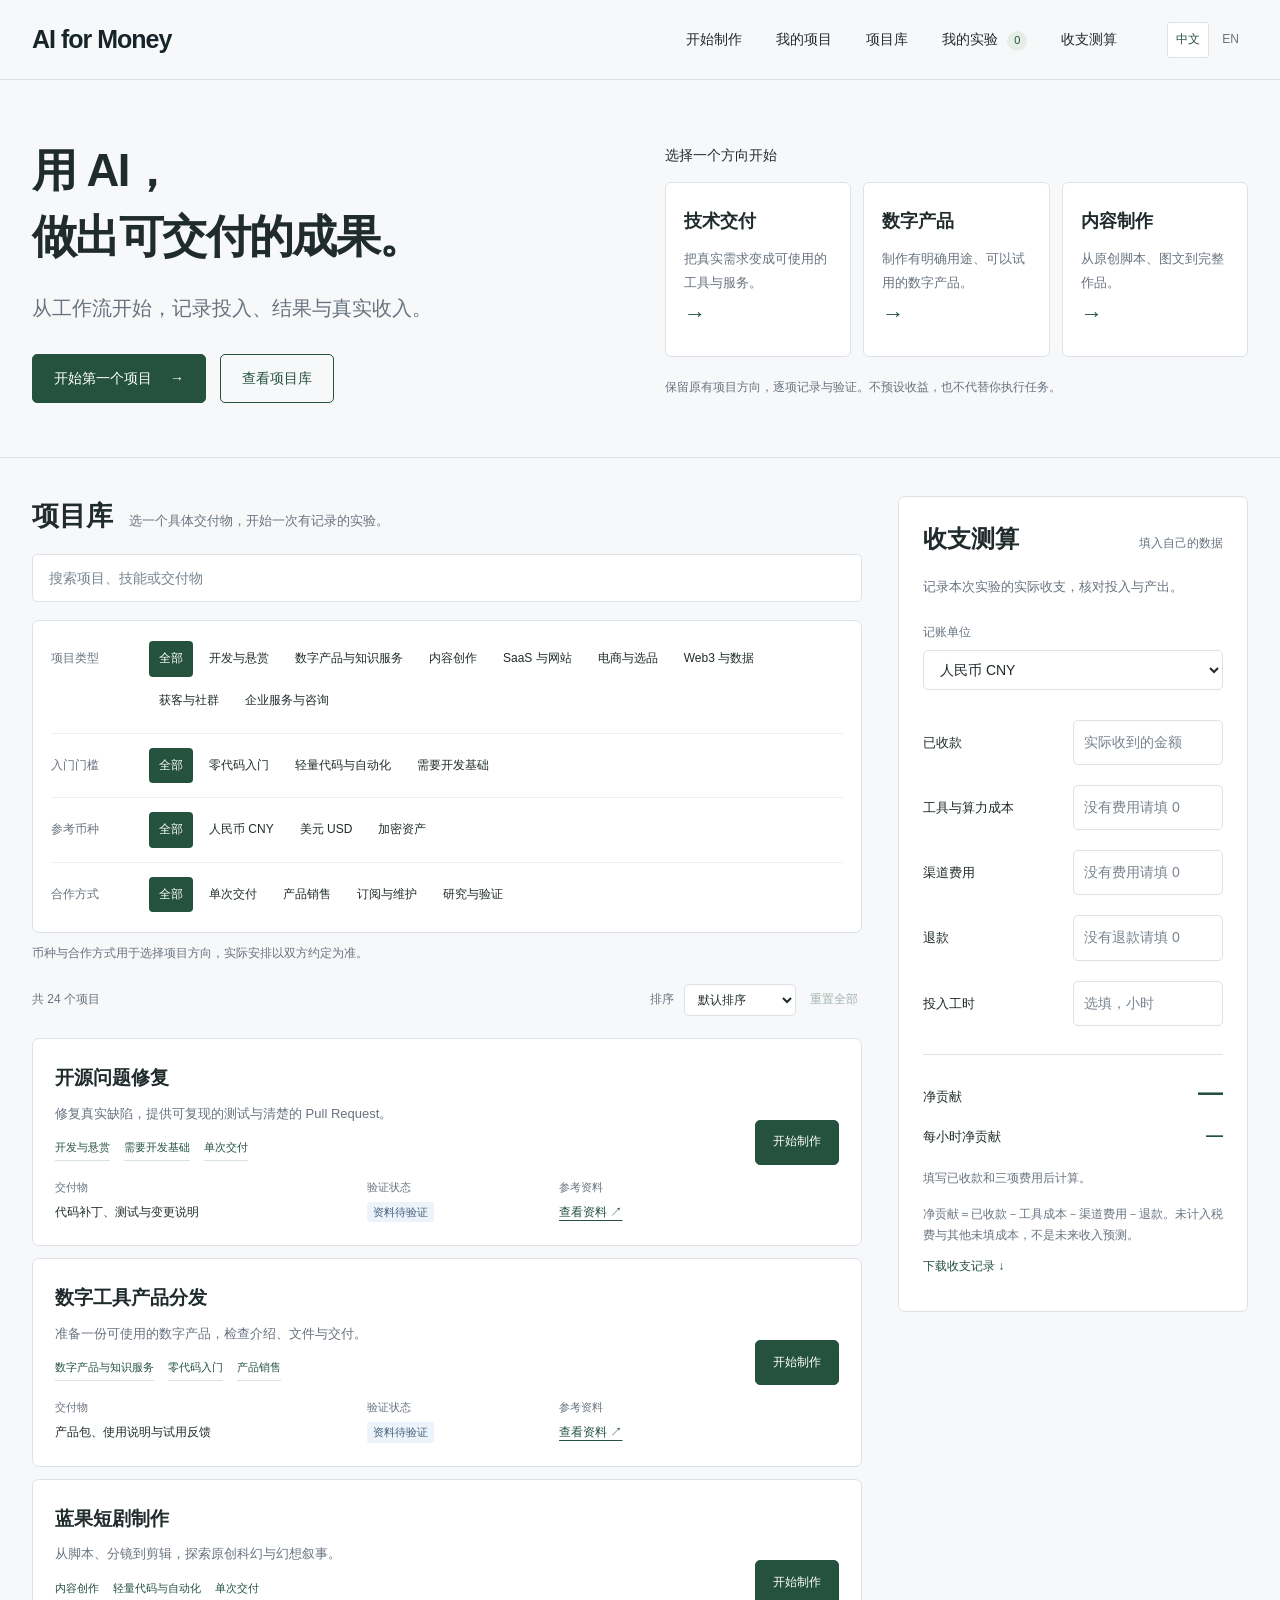
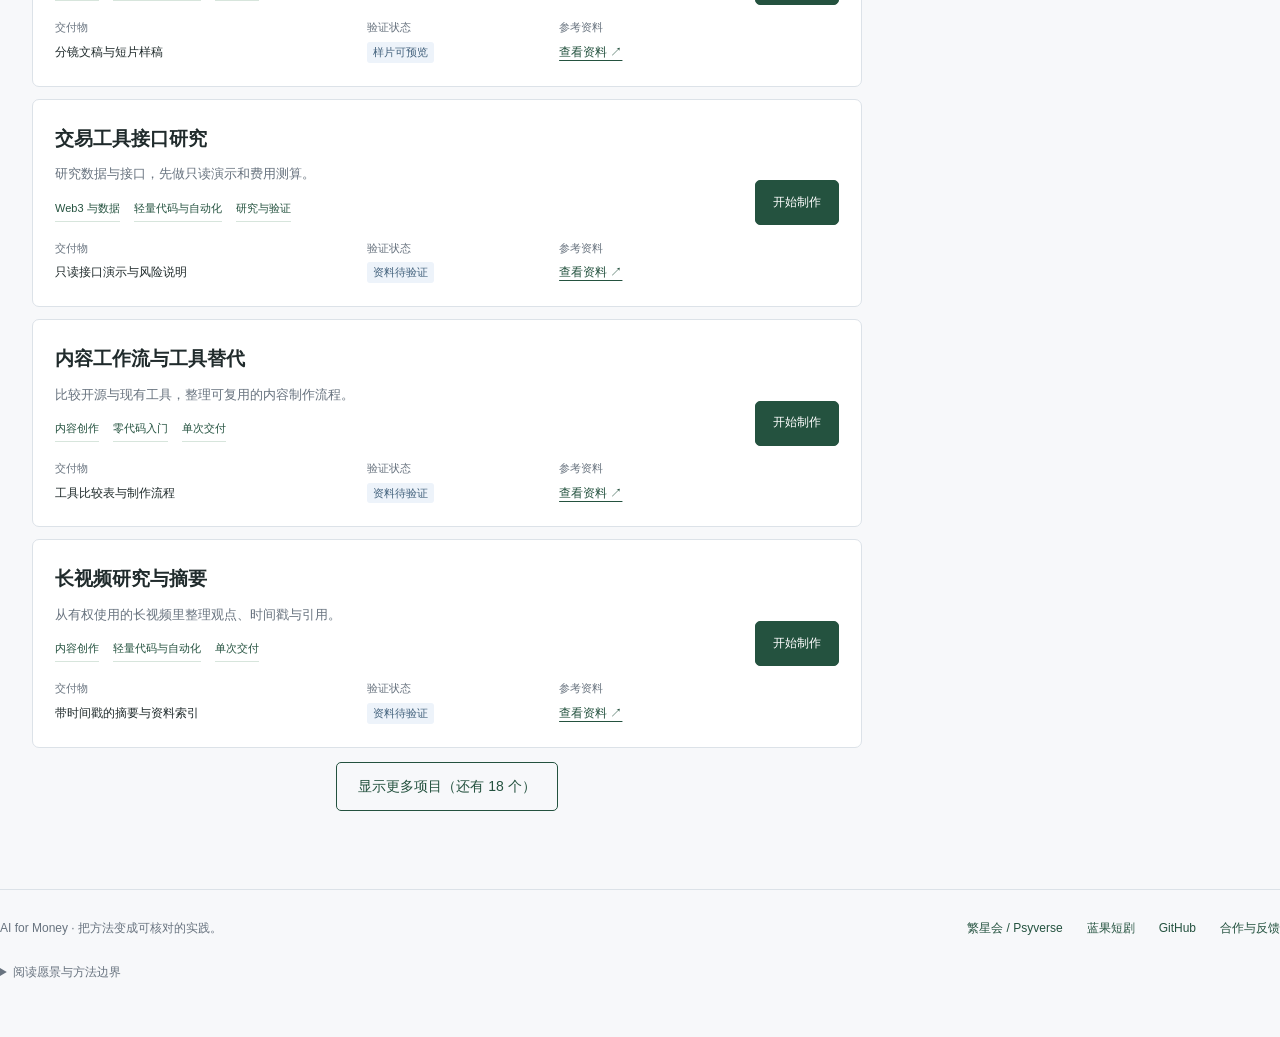
==== commit a53d4ec6: "Build guided bilingual creation and viewing platform" ====
--- a/index.html
+++ b/index.html
@@ -1 +1 @@
-<!doctype html><html lang="zh-CN"><head><meta charset="utf-8"><meta name="viewport" content="width=device-width,initial-scale=1"><title>AI for Money · 从工作流到真实交付</title><meta name="description" content="探索 AI 辅助的技术交付、数字产品与内容制作。筛选二十四个项目方向，记录自己的实验、投入、结果与真实收入。"><link rel="canonical" href="https://ai-for-money.psyverse.fun/"><meta name="theme-color" content="#f7f8fa"><meta property="og:title" content="AI for Money · 用 AI，做出可交付的成果。"><meta property="og:description" content="从工作流开始，记录投入、结果与真实收入。"><meta property="og:image" content="https://ai-for-money.psyverse.fun/og.png"><link rel="stylesheet" href="/workbench.css"><script src="/i18n.js" defer></script><script src="/workbench.js" defer></script><script defer src="https://analytics-dashboard-two-blue.vercel.app/tracker.js"></script></head><body><a class="skip" href="#main">跳至正文</a><header class="header"><a class="brand" href="#top">AI for Money</a><nav aria-label="主导航"><a href="/projects.html">交付工作台</a><a href="#library">项目库</a><button id="open-experiments" type="button">我的实验 <span id="experiment-count">0</span></button><a href="#calculator">收支测算</a></nav><div class="language-switch" role="group" aria-label="Language"><button type="button" data-language="zh" aria-pressed="true" lang="zh-CN">中文</button><button type="button" data-language="en" aria-pressed="false" lang="en">EN</button></div></header><main id="main"><section class="hero" id="top"><div><h1>用 AI，<br>做出可交付的成果。</h1><p>从工作流开始，记录投入、结果与真实收入。</p><div class="actions"><a class="button primary" href="/projects.html">新建交付项目 <span aria-hidden="true">→</span></a><a class="button" href="#library">查看项目库</a></div></div><div class="start" id="start"><h2>选择一个方向开始</h2><div class="start-grid"><button type="button" data-start="tech"><strong>技术交付</strong><span>把真实需求变成可使用的工具与服务。</span><span aria-hidden="true">→</span></button><button type="button" data-start="digital"><strong>数字产品</strong><span>制作有明确用途、可以试用的数字产品。</span><span aria-hidden="true">→</span></button><button type="button" data-start="content"><strong>内容制作</strong><span>从原创脚本、图文到完整作品。</span><span aria-hidden="true">→</span></button></div><p class="small muted">保留原有项目方向，逐项记录与验证。不预设收益，也不代替你执行任务。</p></div></section><div class="workspace"><section id="library" class="library"><div class="section-head"><h2>项目库</h2><p>选一个具体交付物，开始一次有记录的实验。</p></div><label class="search-label" for="search">搜索项目、技能或交付物</label><input type="search" id="search" placeholder="搜索项目、技能或交付物" autocomplete="off"><div class="filter-matrix" aria-label="组合筛选"><div class="facet-row"><span class="facet-label">项目类型</span><div class="facet-options" role="group" aria-label="项目类型"><button type="button" data-dimension="type" data-value="all" aria-pressed="true">全部</button><button type="button" data-dimension="type" data-value="dev" aria-pressed="false">开发与悬赏</button><button type="button" data-dimension="type" data-value="vending" aria-pressed="false">数字产品与知识服务</button><button type="button" data-dimension="type" data-value="content" aria-pressed="false">内容创作</button><button type="button" data-dimension="type" data-value="saas" aria-pressed="false">SaaS 与网站</button><button type="button" data-dimension="type" data-value="ecommerce" aria-pressed="false">电商与选品</button><button type="button" data-dimension="type" data-value="web3" aria-pressed="false">Web3 与数据</button><button type="button" data-dimension="type" data-value="traffic" aria-pressed="false">获客与社群</button><button type="button" data-dimension="type" data-value="consulting" aria-pressed="false">企业服务与咨询</button></div></div><div class="facet-row"><span class="facet-label">入门门槛</span><div class="facet-options" role="group" aria-label="入门门槛"><button type="button" data-dimension="difficulty" data-value="all" aria-pressed="true">全部</button><button type="button" data-dimension="difficulty" data-value="no-code" aria-pressed="false">零代码入门</button><button type="button" data-dimension="difficulty" data-value="low-code" aria-pressed="false">轻量代码与自动化</button><button type="button" data-dimension="difficulty" data-value="hardcore" aria-pressed="false">需要开发基础</button></div></div><div class="facet-row"><span class="facet-label">参考币种</span><div class="facet-options" role="group" aria-label="参考币种"><button type="button" data-dimension="currency" data-value="all" aria-pressed="true">全部</button><button type="button" data-dimension="currency" data-value="cny" aria-pressed="false">人民币 CNY</button><button type="button" data-dimension="currency" data-value="usd" aria-pressed="false">美元 USD</button><button type="button" data-dimension="currency" data-value="crypto" aria-pressed="false">加密资产</button></div></div><div class="facet-row"><span class="facet-label">合作方式</span><div class="facet-options" role="group" aria-label="合作方式"><button type="button" data-dimension="model" data-value="all" aria-pressed="true">全部</button><button type="button" data-dimension="model" data-value="once" aria-pressed="false">单次交付</button><button type="button" data-dimension="model" data-value="product" aria-pressed="false">产品销售</button><button type="button" data-dimension="model" data-value="subscription" aria-pressed="false">订阅与维护</button><button type="button" data-dimension="model" data-value="research" aria-pressed="false">研究与验证</button></div></div></div><p class="small muted facet-note">币种与合作方式用于选择项目方向，实际安排以双方约定为准。</p><div id="active-filters" class="active-filters" aria-label="已选筛选条件"></div><div class="results-toolbar"><span id="result-count" class="small muted" role="status">正在加载资料…</span><div class="result-actions"><label for="project-sort">排序</label><select id="project-sort"><option value="default">默认排序</option><option value="difficulty">入门门槛优先</option><option value="name">名称排序</option></select><button type="button" class="text-button" id="reset-all-filters" disabled>重置全部</button></div></div><div id="project-list"></div><noscript><p>启用 JavaScript 可筛选项目、管理实验与计算收支。<a href="/recipes.json">也可读取完整项目资料。</a></p></noscript></section><aside class="calculator" id="calculator" aria-labelledby="calculator-title"><div class="section-head"><h2 id="calculator-title">收支测算</h2><span class="small muted">填入自己的数据</span></div><p class="muted">记录本次实验的实际收支，核对投入与产出。</p><form id="cost-form"><label for="currency">记账单位</label><select id="currency" name="currency"><option value="CNY">人民币 CNY</option><option value="USD">美元 USD</option></select><div class="cost-fields"><label for="cost-received">已收款<input id="cost-received" name="received" type="number" min="0" max="1000000000000" step="0.01" inputmode="decimal" placeholder="实际收到的金额"></label><label for="cost-tools">工具与算力成本<input id="cost-tools" name="tools" type="number" min="0" max="1000000000000" step="0.01" inputmode="decimal" placeholder="没有费用请填 0"></label><label for="cost-fees">渠道费用<input id="cost-fees" name="fees" type="number" min="0" max="1000000000000" step="0.01" inputmode="decimal" placeholder="没有费用请填 0"></label><label for="cost-refunds">退款<input id="cost-refunds" name="refunds" type="number" min="0" max="1000000000000" step="0.01" inputmode="decimal" placeholder="没有退款请填 0"></label><label for="cost-hours">投入工时<input id="cost-hours" name="hours" type="number" min="0" max="1000000000000" step="0.1" inputmode="decimal" placeholder="选填，小时"></label></div><div class="cost-result" aria-live="polite"><div><span>净贡献</span><output id="net-result">—</output></div><div><span>每小时净贡献</span><output id="hourly-result">—</output></div><p id="cost-message" class="small muted">填写已收款和三项费用后计算。</p></div><p class="small muted formula">净贡献＝已收款－工具成本－渠道费用－退款。未计入税费与其他未填成本，不是未来收入预测。</p><button type="button" id="export-cost" class="text-button">下载收支记录 ↓</button></form></aside></div></main><footer><p>AI for Money · 把方法变成可核对的实践。</p><div><a href="https://psyverse.fun/">繁星会 / Psyverse</a><a href="https://bluefruit.psyverse.fun/">蓝果短剧</a><a href="https://github.com/gewenbo888/ai-for-money">GitHub</a><a href="mailto:gewenbo888@gmail.com">合作与反馈</a></div><details><summary>阅读愿景与方法边界</summary><p>我们关注 AI 如何帮助个人提高交付能力，并通过真实需求获得回报。项目库是研究与实验起点；资料状态、自己勾选的进度和实际收款是不同的记录。界面不会自动下单、交易、发送消息或启动赚钱任务。</p><a href="https://github.com/gewenbo888/ai-for-money/blob/main/MANIFESTO_8_BILLION.md">查看原始愿景文稿 ↗</a></details></footer><dialog id="project-dialog" aria-labelledby="project-title"><button type="button" class="dialog-close" aria-label="关闭项目详情">×</button><div id="project-detail"></div></dialog><dialog id="experiments-dialog" aria-labelledby="experiments-title"><button type="button" class="dialog-close" aria-label="关闭我的实验">×</button><h2 id="experiments-title">我的实验</h2><p class="muted small">保存在当前浏览器。勾选表示你自己的记录，不代表平台核验。</p><div id="experiment-list"></div><button type="button" class="button" id="export-experiments">下载实验记录 ↓</button></dialog><p class="toast" id="toast" role="status" hidden></p></body></html>+<!doctype html><html lang="zh-CN"><head><meta charset="utf-8"><meta name="viewport" content="width=device-width,initial-scale=1"><title>AI for Money · 从工作流到真实交付</title><meta name="description" content="探索 AI 辅助的技术交付、数字产品与内容制作。筛选二十四个项目方向，记录自己的实验、投入、结果与真实收入。"><link rel="canonical" href="https://ai-for-money.psyverse.fun/"><meta name="theme-color" content="#f7f8fa"><meta property="og:title" content="AI for Money · 用 AI，做出可交付的成果。"><meta property="og:description" content="从工作流开始，记录投入、结果与真实收入。"><meta property="og:image" content="https://ai-for-money.psyverse.fun/og.png"><link rel="stylesheet" href="/workbench.css"><script src="/i18n.js" defer></script><script src="/workbench.js" defer></script><script defer src="https://analytics-dashboard-two-blue.vercel.app/tracker.js"></script></head><body><a class="skip" href="#main">跳至正文</a><header class="header"><a class="brand" href="#top">AI for Money</a><nav aria-label="主导航"><a href="/start.html">开始制作</a><a href="/works.html">我的项目</a><a href="#library">项目库</a><button id="open-experiments" type="button">我的实验 <span id="experiment-count">0</span></button><a href="#calculator">收支测算</a></nav><div class="language-switch" role="group" aria-label="Language"><button type="button" data-language="zh" aria-pressed="true" lang="zh-CN">中文</button><button type="button" data-language="en" aria-pressed="false" lang="en">EN</button></div></header><main id="main"><section class="hero" id="top"><div><h1>用 AI，<br>做出可交付的成果。</h1><p>从工作流开始，记录投入、结果与真实收入。</p><div class="actions"><a class="button primary" href="/start.html">开始第一个项目 <span aria-hidden="true">→</span></a><a class="button" href="#library">查看项目库</a></div></div><div class="start" id="start"><h2>选择一个方向开始</h2><div class="start-grid"><button type="button" data-start="tech"><strong>技术交付</strong><span>把真实需求变成可使用的工具与服务。</span><span aria-hidden="true">→</span></button><button type="button" data-start="digital"><strong>数字产品</strong><span>制作有明确用途、可以试用的数字产品。</span><span aria-hidden="true">→</span></button><button type="button" data-start="content"><strong>内容制作</strong><span>从原创脚本、图文到完整作品。</span><span aria-hidden="true">→</span></button></div><p class="small muted">保留原有项目方向，逐项记录与验证。不预设收益，也不代替你执行任务。</p></div></section><div class="workspace"><section id="library" class="library"><div class="section-head"><h2>项目库</h2><p>选一个具体交付物，开始一次有记录的实验。</p></div><label class="search-label" for="search">搜索项目、技能或交付物</label><input type="search" id="search" placeholder="搜索项目、技能或交付物" autocomplete="off"><div class="filter-matrix" aria-label="组合筛选"><div class="facet-row"><span class="facet-label">项目类型</span><div class="facet-options" role="group" aria-label="项目类型"><button type="button" data-dimension="type" data-value="all" aria-pressed="true">全部</button><button type="button" data-dimension="type" data-value="dev" aria-pressed="false">开发与悬赏</button><button type="button" data-dimension="type" data-value="vending" aria-pressed="false">数字产品与知识服务</button><button type="button" data-dimension="type" data-value="content" aria-pressed="false">内容创作</button><button type="button" data-dimension="type" data-value="saas" aria-pressed="false">SaaS 与网站</button><button type="button" data-dimension="type" data-value="ecommerce" aria-pressed="false">电商与选品</button><button type="button" data-dimension="type" data-value="web3" aria-pressed="false">Web3 与数据</button><button type="button" data-dimension="type" data-value="traffic" aria-pressed="false">获客与社群</button><button type="button" data-dimension="type" data-value="consulting" aria-pressed="false">企业服务与咨询</button></div></div><div class="facet-row"><span class="facet-label">入门门槛</span><div class="facet-options" role="group" aria-label="入门门槛"><button type="button" data-dimension="difficulty" data-value="all" aria-pressed="true">全部</button><button type="button" data-dimension="difficulty" data-value="no-code" aria-pressed="false">零代码入门</button><button type="button" data-dimension="difficulty" data-value="low-code" aria-pressed="false">轻量代码与自动化</button><button type="button" data-dimension="difficulty" data-value="hardcore" aria-pressed="false">需要开发基础</button></div></div><div class="facet-row"><span class="facet-label">参考币种</span><div class="facet-options" role="group" aria-label="参考币种"><button type="button" data-dimension="currency" data-value="all" aria-pressed="true">全部</button><button type="button" data-dimension="currency" data-value="cny" aria-pressed="false">人民币 CNY</button><button type="button" data-dimension="currency" data-value="usd" aria-pressed="false">美元 USD</button><button type="button" data-dimension="currency" data-value="crypto" aria-pressed="false">加密资产</button></div></div><div class="facet-row"><span class="facet-label">合作方式</span><div class="facet-options" role="group" aria-label="合作方式"><button type="button" data-dimension="model" data-value="all" aria-pressed="true">全部</button><button type="button" data-dimension="model" data-value="once" aria-pressed="false">单次交付</button><button type="button" data-dimension="model" data-value="product" aria-pressed="false">产品销售</button><button type="button" data-dimension="model" data-value="subscription" aria-pressed="false">订阅与维护</button><button type="button" data-dimension="model" data-value="research" aria-pressed="false">研究与验证</button></div></div></div><p class="small muted facet-note">币种与合作方式用于选择项目方向，实际安排以双方约定为准。</p><div id="active-filters" class="active-filters" aria-label="已选筛选条件"></div><div class="results-toolbar"><span id="result-count" class="small muted" role="status">正在加载资料…</span><div class="result-actions"><label for="project-sort">排序</label><select id="project-sort"><option value="default">默认排序</option><option value="difficulty">入门门槛优先</option><option value="name">名称排序</option></select><button type="button" class="text-button" id="reset-all-filters" disabled>重置全部</button></div></div><div id="project-list"></div><noscript><p>启用 JavaScript 可筛选项目、管理实验与计算收支。<a href="/recipes.json">也可读取完整项目资料。</a></p></noscript></section><aside class="calculator" id="calculator" aria-labelledby="calculator-title"><div class="section-head"><h2 id="calculator-title">收支测算</h2><span class="small muted">填入自己的数据</span></div><p class="muted">记录本次实验的实际收支，核对投入与产出。</p><form id="cost-form"><label for="currency">记账单位</label><select id="currency" name="currency"><option value="CNY">人民币 CNY</option><option value="USD">美元 USD</option></select><div class="cost-fields"><label for="cost-received">已收款<input id="cost-received" name="received" type="number" min="0" max="1000000000000" step="0.01" inputmode="decimal" placeholder="实际收到的金额"></label><label for="cost-tools">工具与算力成本<input id="cost-tools" name="tools" type="number" min="0" max="1000000000000" step="0.01" inputmode="decimal" placeholder="没有费用请填 0"></label><label for="cost-fees">渠道费用<input id="cost-fees" name="fees" type="number" min="0" max="1000000000000" step="0.01" inputmode="decimal" placeholder="没有费用请填 0"></label><label for="cost-refunds">退款<input id="cost-refunds" name="refunds" type="number" min="0" max="1000000000000" step="0.01" inputmode="decimal" placeholder="没有退款请填 0"></label><label for="cost-hours">投入工时<input id="cost-hours" name="hours" type="number" min="0" max="1000000000000" step="0.1" inputmode="decimal" placeholder="选填，小时"></label></div><div class="cost-result" aria-live="polite"><div><span>净贡献</span><output id="net-result">—</output></div><div><span>每小时净贡献</span><output id="hourly-result">—</output></div><p id="cost-message" class="small muted">填写已收款和三项费用后计算。</p></div><p class="small muted formula">净贡献＝已收款－工具成本－渠道费用－退款。未计入税费与其他未填成本，不是未来收入预测。</p><button type="button" id="export-cost" class="text-button">下载收支记录 ↓</button></form></aside></div></main><footer><p>AI for Money · 把方法变成可核对的实践。</p><div><a href="https://psyverse.fun/">繁星会 / Psyverse</a><a href="https://bluefruit.psyverse.fun/">蓝果短剧</a><a href="https://github.com/gewenbo888/ai-for-money">GitHub</a><a href="mailto:gewenbo888@gmail.com">合作与反馈</a></div><details><summary>阅读愿景与方法边界</summary><p>我们关注 AI 如何帮助个人提高交付能力，并通过真实需求获得回报。项目库是研究与实验起点；资料状态、自己勾选的进度和实际收款是不同的记录。界面不会自动下单、交易、发送消息或启动赚钱任务。</p><a href="https://github.com/gewenbo888/ai-for-money/blob/main/MANIFESTO_8_BILLION.md">查看原始愿景文稿 ↗</a></details></footer><dialog id="project-dialog" aria-labelledby="project-title"><button type="button" class="dialog-close" aria-label="关闭项目详情">×</button><div id="project-detail"></div></dialog><dialog id="experiments-dialog" aria-labelledby="experiments-title"><button type="button" class="dialog-close" aria-label="关闭我的实验">×</button><h2 id="experiments-title">我的实验</h2><p class="muted small">保存在当前浏览器。勾选表示你自己的记录，不代表平台核验。</p><div id="experiment-list"></div><button type="button" class="button" id="export-experiments">下载实验记录 ↓</button></dialog><p class="toast" id="toast" role="status" hidden></p></body></html>
